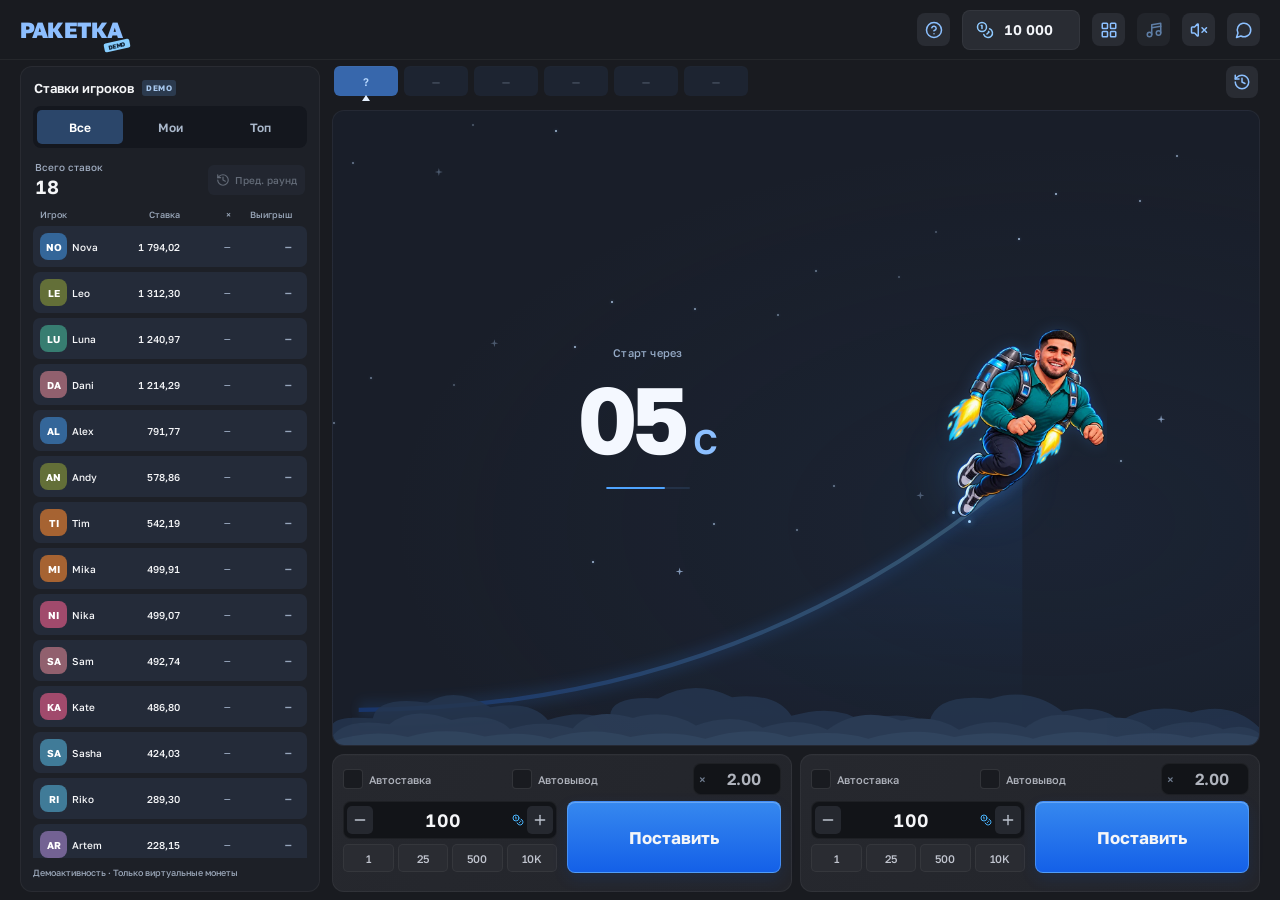
==== index.html @ c92890e3 "Publish original background music and music controls" ====
<!doctype html>
<html lang="ru">
  <head>
    <meta charset="UTF-8" />
    <meta name="viewport" content="width=device-width, initial-scale=1.0, viewport-fit=cover" />
    <meta name="theme-color" content="#191b20" />
    <meta
      name="description"
      content="Ракетка — демоигра Yoyo Originals. Реактивный полёт, две ставки и проверяемая честность SHA-256. Только виртуальные монеты."
    />
    <link rel="icon" type="image/svg+xml" href="./favicon.svg" />
    <link rel="preload" as="image" type="image/webp" href="./pilot-flight-blue.webp" fetchpriority="high" />
    <title>Ракетка · Yoyo Originals</title>
    <script type="module" crossorigin src="./assets/index-3_OUMCVm.js"></script>
    <link rel="stylesheet" crossorigin href="./assets/index-DbPFHyNI.css">
  </head>
  <body>
    <div id="root"></div>
  </body>
</html>
---- assets/index-DbPFHyNI.css ----
@font-face{font-family:Golos Text;font-style:normal;font-display:swap;font-weight:400;src:url(./golos-text-cyrillic-ext-400-normal-Bo67NYBq.woff2) format("woff2"),url(./golos-text-cyrillic-ext-400-normal-D592xEk3.woff) format("woff");unicode-range:U+0460-052F,U+1C80-1C8A,U+20B4,U+2DE0-2DFF,U+A640-A69F,U+FE2E-FE2F}@font-face{font-family:Golos Text;font-style:normal;font-display:swap;font-weight:400;src:url(./golos-text-cyrillic-400-normal-C7us6pn1.woff2) format("woff2"),url(./golos-text-cyrillic-400-normal-BwL4n7Pb.woff) format("woff");unicode-range:U+0301,U+0400-045F,U+0490-0491,U+04B0-04B1,U+2116}@font-face{font-family:Golos Text;font-style:normal;font-display:swap;font-weight:400;src:url(./golos-text-latin-ext-400-normal-BjKcJWKY.woff2) format("woff2"),url(./golos-text-latin-ext-400-normal-BXgyX_iE.woff) format("woff");unicode-range:U+0100-02BA,U+02BD-02C5,U+02C7-02CC,U+02CE-02D7,U+02DD-02FF,U+0304,U+0308,U+0329,U+1D00-1DBF,U+1E00-1E9F,U+1EF2-1EFF,U+2020,U+20A0-20AB,U+20AD-20C0,U+2113,U+2C60-2C7F,U+A720-A7FF}@font-face{font-family:Golos Text;font-style:normal;font-display:swap;font-weight:400;src:url(./golos-text-latin-400-normal-Coi1FYaD.woff2) format("woff2"),url(./golos-text-latin-400-normal-DOuJOmdK.woff) format("woff");unicode-range:U+0000-00FF,U+0131,U+0152-0153,U+02BB-02BC,U+02C6,U+02DA,U+02DC,U+0304,U+0308,U+0329,U+2000-206F,U+20AC,U+2122,U+2191,U+2193,U+2212,U+2215,U+FEFF,U+FFFD}@font-face{font-family:Golos Text;font-style:normal;font-display:swap;font-weight:500;src:url(./golos-text-cyrillic-ext-500-normal-CLsu_eDI.woff2) format("woff2"),url(./golos-text-cyrillic-ext-500-normal-InHNvB7v.woff) format("woff");unicode-range:U+0460-052F,U+1C80-1C8A,U+20B4,U+2DE0-2DFF,U+A640-A69F,U+FE2E-FE2F}@font-face{font-family:Golos Text;font-style:normal;font-display:swap;font-weight:500;src:url(./golos-text-cyrillic-500-normal-BSLQUuP1.woff2) format("woff2"),url(./golos-text-cyrillic-500-normal-hXinzVVQ.woff) format("woff");unicode-range:U+0301,U+0400-045F,U+0490-0491,U+04B0-04B1,U+2116}@font-face{font-family:Golos Text;font-style:normal;font-display:swap;font-weight:500;src:url(./golos-text-latin-ext-500-normal-9vZPKadr.woff2) format("woff2"),url(./golos-text-latin-ext-500-normal-BmtMVntR.woff) format("woff");unicode-range:U+0100-02BA,U+02BD-02C5,U+02C7-02CC,U+02CE-02D7,U+02DD-02FF,U+0304,U+0308,U+0329,U+1D00-1DBF,U+1E00-1E9F,U+1EF2-1EFF,U+2020,U+20A0-20AB,U+20AD-20C0,U+2113,U+2C60-2C7F,U+A720-A7FF}@font-face{font-family:Golos Text;font-style:normal;font-display:swap;font-weight:500;src:url(./golos-text-latin-500-normal-BznAvurO.woff2) format("woff2"),url(./golos-text-latin-500-normal-BQo4s7Kn.woff) format("woff");unicode-range:U+0000-00FF,U+0131,U+0152-0153,U+02BB-02BC,U+02C6,U+02DA,U+02DC,U+0304,U+0308,U+0329,U+2000-206F,U+20AC,U+2122,U+2191,U+2193,U+2212,U+2215,U+FEFF,U+FFFD}@font-face{font-family:Golos Text;font-style:normal;font-display:swap;font-weight:600;src:url(./golos-text-cyrillic-ext-600-normal-uuhKjiyO.woff2) format("woff2"),url(./golos-text-cyrillic-ext-600-normal-rSWq63aw.woff) format("woff");unicode-range:U+0460-052F,U+1C80-1C8A,U+20B4,U+2DE0-2DFF,U+A640-A69F,U+FE2E-FE2F}@font-face{font-family:Golos Text;font-style:normal;font-display:swap;font-weight:600;src:url(./golos-text-cyrillic-600-normal-lpQ9rVRR.woff2) format("woff2"),url(./golos-text-cyrillic-600-normal-BgvEFMNR.woff) format("woff");unicode-range:U+0301,U+0400-045F,U+0490-0491,U+04B0-04B1,U+2116}@font-face{font-family:Golos Text;font-style:normal;font-display:swap;font-weight:600;src:url(./golos-text-latin-ext-600-normal-DLLCs_GQ.woff2) format("woff2"),url(./golos-text-latin-ext-600-normal-C6iohuVX.woff) format("woff");unicode-range:U+0100-02BA,U+02BD-02C5,U+02C7-02CC,U+02CE-02D7,U+02DD-02FF,U+0304,U+0308,U+0329,U+1D00-1DBF,U+1E00-1E9F,U+1EF2-1EFF,U+2020,U+20A0-20AB,U+20AD-20C0,U+2113,U+2C60-2C7F,U+A720-A7FF}@font-face{font-family:Golos Text;font-style:normal;font-display:swap;font-weight:600;src:url(./golos-text-latin-600-normal-Bhk8uV1U.woff2) format("woff2"),url(./golos-text-latin-600-normal-B_o32mE8.woff) format("woff");unicode-range:U+0000-00FF,U+0131,U+0152-0153,U+02BB-02BC,U+02C6,U+02DA,U+02DC,U+0304,U+0308,U+0329,U+2000-206F,U+20AC,U+2122,U+2191,U+2193,U+2212,U+2215,U+FEFF,U+FFFD}@font-face{font-family:Golos Text;font-style:normal;font-display:swap;font-weight:700;src:url(./golos-text-cyrillic-ext-700-normal-D3ZaBy6G.woff2) format("woff2"),url(./golos-text-cyrillic-ext-700-normal-DPkDx3rk.woff) format("woff");unicode-range:U+0460-052F,U+1C80-1C8A,U+20B4,U+2DE0-2DFF,U+A640-A69F,U+FE2E-FE2F}@font-face{font-family:Golos Text;font-style:normal;font-display:swap;font-weight:700;src:url(./golos-text-cyrillic-700-normal-BKmY45Ip.woff2) format("woff2"),url(./golos-text-cyrillic-700-normal-ClsrbE7_.woff) format("woff");unicode-range:U+0301,U+0400-045F,U+0490-0491,U+04B0-04B1,U+2116}@font-face{font-family:Golos Text;font-style:normal;font-display:swap;font-weight:700;src:url(./golos-text-latin-ext-700-normal-0O3DoeVP.woff2) format("woff2"),url(./golos-text-latin-ext-700-normal-CezX9NlQ.woff) format("woff");unicode-range:U+0100-02BA,U+02BD-02C5,U+02C7-02CC,U+02CE-02D7,U+02DD-02FF,U+0304,U+0308,U+0329,U+1D00-1DBF,U+1E00-1E9F,U+1EF2-1EFF,U+2020,U+20A0-20AB,U+20AD-20C0,U+2113,U+2C60-2C7F,U+A720-A7FF}@font-face{font-family:Golos Text;font-style:normal;font-display:swap;font-weight:700;src:url(./golos-text-latin-700-normal-CxmN_Nfd.woff2) format("woff2"),url(./golos-text-latin-700-normal-DAuVRgMH.woff) format("woff");unicode-range:U+0000-00FF,U+0131,U+0152-0153,U+02BB-02BC,U+02C6,U+02DA,U+02DC,U+0304,U+0308,U+0329,U+2000-206F,U+20AC,U+2122,U+2191,U+2193,U+2212,U+2215,U+FEFF,U+FFFD}@font-face{font-family:Golos Text;font-style:normal;font-display:swap;font-weight:800;src:url(./golos-text-cyrillic-ext-800-normal-MgQvlP1M.woff2) format("woff2"),url(./golos-text-cyrillic-ext-800-normal-nAniE-it.woff) format("woff");unicode-range:U+0460-052F,U+1C80-1C8A,U+20B4,U+2DE0-2DFF,U+A640-A69F,U+FE2E-FE2F}@font-face{font-family:Golos Text;font-style:normal;font-display:swap;font-weight:800;src:url(./golos-text-cyrillic-800-normal-n8hjK-Mh.woff2) format("woff2"),url(./golos-text-cyrillic-800-normal-DeDNPNQP.woff) format("woff");unicode-range:U+0301,U+0400-045F,U+0490-0491,U+04B0-04B1,U+2116}@font-face{font-family:Golos Text;font-style:normal;font-display:swap;font-weight:800;src:url(./golos-text-latin-ext-800-normal-B3jauhB1.woff2) format("woff2"),url(./golos-text-latin-ext-800-normal-DctlWd28.woff) format("woff");unicode-range:U+0100-02BA,U+02BD-02C5,U+02C7-02CC,U+02CE-02D7,U+02DD-02FF,U+0304,U+0308,U+0329,U+1D00-1DBF,U+1E00-1E9F,U+1EF2-1EFF,U+2020,U+20A0-20AB,U+20AD-20C0,U+2113,U+2C60-2C7F,U+A720-A7FF}@font-face{font-family:Golos Text;font-style:normal;font-display:swap;font-weight:800;src:url(./golos-text-latin-800-normal-Dj36HFM-.woff2) format("woff2"),url(./golos-text-latin-800-normal-B_cdlg2g.woff) format("woff");unicode-range:U+0000-00FF,U+0131,U+0152-0153,U+02BB-02BC,U+02C6,U+02DA,U+02DC,U+0304,U+0308,U+0329,U+2000-206F,U+20AC,U+2122,U+2191,U+2193,U+2212,U+2215,U+FEFF,U+FFFD}:root{font-family:Golos Text,sans-serif;color:#f4f0fc;background:#0d0b14;font-synthesis:none;font-weight:450;--muted: #81798f;--purple: #a674ff;--border: #ffffff0c;--panel: #191422;--green: #8be6b4}*{box-sizing:border-box}body{margin:0;min-width:360px}button,input,a{-webkit-tap-highlight-color:transparent}button,input{font:inherit}button,a,input{outline-offset:4px}button:focus-visible,a:focus-visible,input:focus-visible{outline:2px solid #b290ff}button{cursor:pointer;border:0;color:inherit}button:disabled{cursor:default;opacity:.45}a{color:inherit;text-decoration:none}button,a{touch-action:manipulation}button{transition:background .2s,box-shadow .2s,transform .2s}button:active:not(:disabled){transform:translateY(1px)}svg{flex-shrink:0}input{min-width:0;border:0;color:inherit;background:transparent;outline:none}input:disabled{opacity:.7}::selection{background:#9d60f777}button:hover:not(:disabled){filter:brightness(1.12)}.app-shell{min-height:100dvh;background:radial-gradient(ellipse at 70% 15%,#24133316,transparent 55%),#0d0b14}.sidebar{position:fixed;left:0;top:0;bottom:0;width:78px;border-right:1px solid var(--border);display:flex;flex-direction:column;align-items:center;gap:13px;padding:25px 0 20px;background:#100e18;z-index:10}.yoyo-mark{font-size:46px;font-weight:900;line-height:.8;letter-spacing:-9px;transform:rotate(-8deg);color:#a879ff;width:39px;height:43px}.yoyo-mark span{font-size:33px;color:#efdbff;vertical-align:8px;margin-left:5px}.sidebar-divider{height:1px;background:var(--border);width:30px;margin:13px 0 8px}.nav-icon{width:48px;height:48px;display:grid;place-items:center;color:#6d657a;border-radius:14px;background:transparent;position:relative}.nav-icon.active{background:#9b61f51b;color:#b997ff;box-shadow:inset 0 0 0 1px #9b61f516}.nav-icon.active i{position:absolute;height:20px;width:3px;background:#ae7bff;left:-16px;border-radius:0 4px 4px 0;box-shadow:0 0 14px #a26cff}.sidebar-spacer{flex:1}.sidebar-label{color:#332c42;font-size:11px;font-weight:800;line-height:1.5;letter-spacing:1px;margin-bottom:18px}.main-shell{margin-left:78px}.topbar{height:89px;border-bottom:1px solid var(--border);display:flex;align-items:center;gap:25px;padding:0 42px}.wordmark{font-size:32px;font-weight:850;letter-spacing:-1.8px;display:flex;align-items:center;gap:13px}.wordmark>span{font-size:10px;text-transform:uppercase;letter-spacing:2.8px;font-weight:550;position:relative;padding-top:6px}.wordmark i{display:block;width:23px;height:2px;background:#a276e8;margin-top:6px}.header-divider{height:24px;width:1px;background:#ffffff12}.header-category{font-size:12px;color:#736b80}.header-right{margin-left:auto;display:flex;align-items:center;gap:17px}.demo-badge{font-size:10px;font-weight:650;letter-spacing:1.1px;color:#b6a4cc;display:flex;align-items:center;gap:7px}.demo-badge i{width:5px;height:5px;background:#b885ff;border-radius:50%;box-shadow:0 0 10px #a674ff77}.wallet{height:43px;display:flex;align-items:center;gap:10px;border:1px solid #ffffff0c;background:#211a2c;border-radius:11px;padding:0 10px 0 13px}.wallet strong{font-size:14px;font-weight:600;min-width:65px;font-variant-numeric:tabular-nums}.coin-icon{color:#b89be6;display:flex}.reset-button{height:27px;width:28px;display:grid;place-items:center;background:#ffffff06;border-left:1px solid #ffffff0d;border-radius:6px;color:#a39aaf}.profile-avatar{width:36px;height:36px;display:grid;place-items:center;font-size:14px;font-weight:650;color:#cab2ed;background:linear-gradient(145deg,#352541,#231b30);border:1px solid #9874b62b;border-radius:12px}main{max-width:1390px;margin:auto;padding:0 42px}.breadcrumbs{display:flex;align-items:center;gap:12px;color:#61596f;font-size:10px;padding-top:24px}.breadcrumbs a{display:flex;align-items:center;gap:7px;color:#92889f}.breadcrumbs>span:last-child{color:#a79cb7}.page-heading{display:flex;align-items:center;justify-content:space-between;margin:25px 0;gap:14px}.title-group{display:flex;gap:15px;align-items:center}.game-icon{height:54px;width:54px;display:grid;place-items:center;position:relative;background:linear-gradient(140deg,#2f214b,#21182f);border:1px solid #b17fff1a;border-radius:16px;color:#c6a1ff;box-shadow:0 8px 30px #0002}.game-icon:after{content:"";position:absolute;width:10px;height:10px;border-bottom:1px solid #be8dff;border-right:1px solid #be8dff;bottom:9px;left:10px;border-radius:0 0 4px;opacity:.5}h1{font-size:28px;font-weight:700;letter-spacing:-1px;margin:0 0 5px;display:flex;gap:12px;align-items:center}.new-badge{font-size:8px;letter-spacing:1.4px;color:#b59bd8;background:#8f5ac51a;border:1px solid #b780f414;padding:5px 7px;border-radius:5px;font-weight:550}.title-group p{margin:0;font-size:12px;color:#8a8099}.heading-actions{display:flex;gap:22px;align-items:center}.text-button{display:flex;align-items:center;gap:8px;font-size:11px;color:#a095ae;background:none;padding:12px 0}.fairness-button{display:flex;align-items:center;gap:8px;font-size:11px;color:#b7a5ce;background:#20182c;border:1px solid #b785ff14;border-radius:9px;padding:12px 14px}.fairness-button svg{color:#a779e8}.game-layout{display:grid;grid-template-columns:minmax(0,1fr) 258px;gap:22px}.game-column{min-width:0}.game-card{border:1px solid #9a73d31b;background:#15101f;border-radius:17px;overflow:hidden;box-shadow:0 14px 60px #00000018}.history-bar{display:flex;align-items:center;gap:12px;padding:12px 14px;height:58px;border-bottom:1px solid #a47acc0d;background:#181220}.history-label{display:flex;align-items:center;gap:7px;color:#72667f;font-size:10px}.history-chips{display:flex;gap:6px;overflow:auto;scrollbar-width:none;align-items:center;flex:1;min-width:0;-webkit-mask-image:linear-gradient(to right,#000 95%,transparent);mask-image:linear-gradient(to right,#000 95%,transparent)}.history-chips::-webkit-scrollbar{display:none}.history-chip{height:30px;min-width:64px;font-size:11px;letter-spacing:.1px;font-weight:550;background:#2c2340;color:#b6a0ce;border-radius:7px;padding:0 10px;white-space:nowrap;animation:chip-in .3s ease-out}.history-chip.medium{background:#422b5c;color:#d1a6ff}.history-chip.high{background:#5b3b23;color:#f7c17d}.history-empty{font-size:11px;color:#695f78;white-space:nowrap}.icon-button{height:33px;width:33px;display:grid;place-items:center;border-radius:8px;background:transparent;color:#8e809f}.history-all{background:#2b203b;width:31px;height:31px;color:#bda3d8}.scene{position:relative;height:407px;overflow:hidden;isolation:isolate;background:radial-gradient(ellipse at 70% 60%,#39235b55,transparent 60%),linear-gradient(145deg,#161020,#1a112a 55%,#191124)}.scene-grid{position:absolute;inset:0;background-image:linear-gradient(#cab5e705 1px,transparent 1px),linear-gradient(90deg,#cab5e705 1px,transparent 1px);background-size:60px 60px;-webkit-mask-image:linear-gradient(transparent,#0008);mask-image:linear-gradient(transparent,#0008)}.stars{position:absolute;inset:0}.star{position:absolute;height:2px;width:2px;background:#dcf;border-radius:50%;animation:twinkle 4s ease-in-out infinite alternate}.star--cross{width:8px;height:8px;background:#c3a0f0;clip-path:polygon(50% 0,60% 40%,100% 50%,60% 60%,50% 100%,40% 60%,0 50%,40% 40%)}.scene-top{position:absolute;top:21px;left:22px;right:22px;display:flex;justify-content:space-between;align-items:center;z-index:3}.live-label{display:flex;align-items:center;gap:7px;color:#9d88b8;text-transform:uppercase;letter-spacing:1.1px;font-size:8px;font-weight:600}.live-label i{height:5px;width:5px;border-radius:50%;background:#9e80c0}.live-label.is-live{color:#98d4bc}.live-label.is-live i{background:#8ee2b7;box-shadow:0 0 11px #96ecb96b;animation:pulse 2s infinite}.scene-round{font-family:monospace;font-size:9px;color:#6e5b85;letter-spacing:.8px}.planet{position:absolute;width:44px;height:44px;border-radius:50%;top:72px;right:74px;background:linear-gradient(145deg,#7751a33d,#34214116 70%);box-shadow:inset 1px 1px 2px #c9adff11;transform:rotate(-25deg)}.planet div{position:absolute;top:19px;left:-14px;width:72px;height:12px;border:3px solid #a785ce14;border-top-color:transparent;border-radius:50%}.orbit{position:absolute;width:580px;height:580px;border:1px solid #a780dc07;border-radius:50%;left:50%;top:22px;transform:rotate(-30deg) scaleX(1.55);pointer-events:none}.orbit--two{width:780px;height:780px;top:45px}.trajectory{position:absolute;width:100%;height:100%;inset:0}.multiplier-display{position:absolute;top:33%;left:9%;width:53%;text-align:center;z-index:2}.flight-eyebrow{font-size:9px;letter-spacing:2.2px;color:#b8a1d1;font-weight:500}.big-multiplier{font-size:clamp(66px,7.1vw,106px);font-weight:750;letter-spacing:-6px;line-height:1.24;white-space:nowrap;font-variant-numeric:tabular-nums;text-shadow:0 2px 42px #d5b4ff15}.big-multiplier>span{font-weight:450;display:inline-block;font-size:.7em;letter-spacing:-2px;color:#c3a6df;margin-left:3px}.big-multiplier>.seconds{font-size:.48em;letter-spacing:0;margin-left:10px}.flight-caption{display:flex;gap:5px;align-items:center;justify-content:center;color:#8d799f;font-size:10px;margin-top:6px}.flight-caption svg{color:#b68de6}.countdown-track{height:3px;width:106px;border-radius:3px;background:#a67bdb20;margin:18px auto 0;overflow:hidden}.countdown-track>div{background:#b17aef;height:100%;border-radius:3px;transition:width .05s linear}.pilot-position{position:absolute;transform:translate(-50%,-73%);width:148px;height:185px;z-index:2;transition:top .05s linear,left .05s linear}.pilot{width:100%;height:100%;object-fit:contain;filter:drop-shadow(0 0 13px #af64ff2f);animation:hover 3s ease-in-out infinite;position:relative;z-index:2}.jet-aura{position:absolute;width:70px;height:60px;border-radius:50%;background:#c76eff44;filter:blur(23px);left:8px;bottom:24px}.engine-spark{position:absolute;width:3px;height:3px;background:#ddb4ff;box-shadow:0 0 6px #b674ff;border-radius:50%;bottom:14px;left:14px;animation:spark 1s infinite;z-index:1}.spark-two{animation-delay:.5s;bottom:5px;left:30px}.scene--waiting .pilot-position,.scene--preparing .pilot-position{left:78%!important;top:67%!important;width:174px;height:218px}.scene--waiting .trajectory,.scene--preparing .trajectory{opacity:.3}.scene--crashed .pilot-position{animation:fly-away .65s ease-in forwards}.scene--crashed .big-multiplier,.scene--crashed .big-multiplier>span{color:#ef9cbe}.scene--crashed .flight-eyebrow{color:#cb8ba8}.scene--crashed .trajectory{opacity:.4}.crash-ring{position:absolute;width:120px;height:120px;border:1px solid #e4a5ff;border-radius:50%;left:65%;top:28%;animation:ring-out .8s ease-out forwards}.clouds{position:absolute;bottom:0;left:0;right:0;width:100%;height:64px;opacity:.8}.scene-bottom{position:absolute;bottom:14px;left:22px;right:22px;display:flex;align-items:center;justify-content:space-between;color:#716084;font-size:8px;z-index:4}.scene-bottom>span{display:flex;align-items:center;gap:5px}.scene-bottom>span:last-child{font-size:7px;letter-spacing:1.6px;color:#826d9b}.scene-toolbar{display:flex;justify-content:space-between;align-items:center;height:43px;background:#191222;padding:0 13px;border-top:1px solid #b47eff0b}.commitment-button{display:flex;gap:7px;align-items:center;background:none;color:#91819f;font-size:8px;padding:10px 0}.commitment-button>svg:first-child{color:#9f80bf}.commitment-button>span:first-of-type{font-size:9px}.commitment-button code{font-size:8px;color:#665a75;letter-spacing:.3px}.commitment-state{margin-left:6px;color:#806a94}.scene-controls{display:flex;gap:2px}.bet-panels{display:grid;grid-template-columns:1fr 1fr;gap:12px;margin-top:16px}.bet-panel{padding:15px 15px 0;background:linear-gradient(130deg,#21182e,#21192e 60%,#281b3b);border:1px solid #c38eff14;border-radius:15px;min-width:0;transition:border-color .3s}.bet-panel--flying{border-color:#7de5b52e}.bet-panel-head{display:flex;align-items:center;justify-content:space-between;gap:10px;margin-bottom:15px}.bet-number{font-size:12px;color:#b99ed5;font-weight:650;display:flex;gap:8px;align-items:center}.bet-number>span{font-size:8px;font-weight:450;letter-spacing:1.2px;color:#6e5f7e}.toggle-control{display:flex;align-items:center;gap:7px;background:none;padding:3px 0;font-size:9px;color:#9a8aa9;min-height:26px}.toggle-track{width:25px;height:15px;border-radius:12px;background:#3b2c4c;border:1px solid #ffffff04;position:relative;transition:background .2s}.toggle-track i{display:block;position:absolute;top:3px;left:3px;height:7px;width:7px;background:#8c789f;border-radius:50%;transition:transform .2s,background .2s}.checked .toggle-track{background:#9e66f0}.checked .toggle-track i{transform:translate(10px);background:#fff}.checked{color:#c8b1e0}.bet-entry-row{display:grid;grid-template-columns:minmax(0,1fr) minmax(0,1.05fr);gap:10px}.amount-box{background:#160f21;border:1px solid #b58bdf0d;border-radius:9px;min-width:0;padding:8px 6px 6px}.field-label{display:flex;align-items:center;justify-content:space-between;font-size:8px;color:#7f6d92;padding:0 5px;margin-bottom:7px}.field-label svg{color:#a089b5}.amount-input{display:flex;align-items:center;gap:2px}.amount-input>button{height:24px;width:23px;background:#2b1f3c;color:#b097ce;display:grid;place-items:center;border-radius:5px;flex-shrink:0;padding:0}.amount-input>input{text-align:center;width:100%;font-size:16px;font-weight:600;padding:0;line-height:24px;font-variant-numeric:tabular-nums}.bet-button{min-height:68px;border-radius:10px;background:linear-gradient(110deg,#833cf2,#a050fa);box-shadow:inset 0 1px #ffffff26,0 3px 18px #8a3ef322;padding:8px 3px}.bet-button>span{display:flex;align-items:center;justify-content:center;gap:3px;font-size:13px;font-weight:600;white-space:nowrap}.bet-button>span>svg{height:15px;width:15px}.bet-button>small{display:block;font-size:8px;line-height:1.4;font-weight:400;color:#e3ccff;margin-top:5px}.bet-button--cancel{background:#342544;box-shadow:inset 0 0 0 1px #b889e428}.bet-button--cancel>small{color:#9f8aaf}.bet-button--cash{background:linear-gradient(110deg,#249a74,#43b18d);box-shadow:inset 0 1px #ffffff26,0 3px 18px #3bcd7a11}.bet-button--cash>small{color:#d1ffe8}.quick-values{display:grid;grid-template-columns:repeat(4,1fr);gap:5px;margin:8px 0 13px}.quick-values>button{height:27px;border-radius:5px;background:#2e223e;color:#9a83b0;font-size:9px}.quick-values>button.selected{background:#412c59;color:#cdb1ed}.auto-cash-row{display:flex;align-items:center;justify-content:space-between;border-top:1px solid #ba91e90b;padding-top:10px;gap:12px}.target-input{display:flex;align-items:center;background:#170f22;border:1px solid #a577cb0c;border-radius:6px;width:74px;height:27px;padding:0 10px;gap:5px;color:#776288}.target-input>span{font-size:12px}.target-input input{font-size:11px;width:100%;font-weight:550;text-align:right}.target-input.enabled{color:#d0afef;border-color:#b280ef33}.bet-feedback{min-height:32px;display:flex;align-items:center;justify-content:center;gap:4px;font-size:8px;color:#766184;padding:8px 0;text-align:center;line-height:1.4}.bet-feedback.success{color:#83d7a9;animation:receipt-in .4s ease-out}.error-text{color:#ff9baf}.under-game{display:flex;justify-content:space-between;gap:10px;font-size:9px;color:#685d75;padding:15px 3px}.under-game>span{display:flex;gap:6px;align-items:center}.under-game>span:last-child svg{color:#8b6ba7}.flight-sidebar{display:flex;flex-direction:column;gap:16px}.flight-card,.how-card{border:1px solid #ad7cde0d;border-radius:14px;background:#18131f;padding:19px 17px}.card-heading{display:flex;justify-content:space-between;align-items:center;gap:8px}.card-heading h2{font-size:12px;font-weight:550;margin:0}.card-heading>svg{color:#5d4a71}.small-pill{font-size:7px;letter-spacing:1px;background:#68dba50c;color:#81ba9d;border:1px solid #68dba511;border-radius:4px;padding:4px 5px}.flight-card-round{display:flex;justify-content:space-between;align-items:center;margin:19px 0 15px;font-size:8px;color:#6f617e}.flight-card-round strong{font-size:9px;font-family:monospace;letter-spacing:.3px;font-weight:400;color:#a18bb4}.personal-bets{display:flex;flex-direction:column;gap:8px}.personal-bet{background:#21182c;border:1px solid #a775cf0c;border-radius:8px;display:flex;align-items:center;gap:8px;padding:12px 9px}.personal-bet-icon{height:28px;width:28px;border-radius:8px;display:grid;place-items:center;background:#2d203d;color:#8e6eab}.personal-bet>div{display:flex;flex-direction:column;gap:4px}.personal-bet strong{font-size:10px;font-weight:450;color:#c0afcf}.personal-bet>div>span{font-size:7px;color:#786187}.personal-bet>b{font-weight:450;font-size:11px;display:flex;gap:4px;align-items:center;margin-left:auto;color:#bda7cf}.personal-bet>b svg{color:#7b628d}.personal-bet.won{border-color:#71dbaa16}.personal-bet.won .personal-bet-icon{color:#89d3aa;background:#6dce9d14}.personal-bet.won>div>span,.personal-bet.won>b{color:#91d8ae}.flight-tips{display:flex;gap:9px;align-items:center;padding-top:18px}.tip-icon{color:#a573da}.flight-tips p{font-size:9px;line-height:1.7;color:#8c789d;margin:0}.flight-tips strong{font-weight:450;color:#b5a0c7}.how-card{padding-bottom:0}.how-card ol{list-style:none;padding:0;margin:20px 0 8px;display:flex;flex-direction:column;gap:21px}.how-card li{display:flex;gap:13px;position:relative}.how-card li+li:before{content:"";position:absolute;left:12px;top:-21px;height:21px;border-left:1px dashed #b783e626}.how-card li>span{height:27px;width:27px;background:#a36ddd0c;border:1px solid #c38aff14;border-radius:8px;font-size:9px;color:#a484bf;display:grid;place-items:center;flex-shrink:0}.how-card strong{font-size:10px;font-weight:450;color:#bdaccb}.how-card p{font-size:9px;line-height:1.7;margin:5px 0 0;color:#776485}.how-card>button{display:flex;align-items:center;justify-content:space-between;width:100%;font-size:9px;color:#a382be;background:transparent;border-top:1px solid #b582df0b;margin-top:18px;padding:13px 0}.proof-card{position:relative;display:flex;flex-direction:column;align-items:flex-start;border:1px solid #ad7cde14;border-radius:14px;overflow:hidden;background:radial-gradient(ellipse at 100% 0,#7544b32b,transparent 70%),#1b1425;padding:18px;text-align:left;flex:1;min-height:157px}.proof-card:after{content:"";position:absolute;width:140px;height:140px;right:-82px;bottom:-30px;border:1px solid #af76e41a;border-radius:50%;box-shadow:0 0 0 22px #ad7ee908,0 0 0 44px #ad7ee905}.proof-card-icon{color:#b88fe5;margin-bottom:12px}.proof-card>strong{font-size:12px;font-weight:500}.proof-card>p{font-size:9px;line-height:1.7;color:#887196;margin:7px 0 18px}.proof-card>span:last-of-type{font-size:9px;color:#b18ad1;display:flex;align-items:center;gap:9px;margin-top:auto}footer{display:flex;align-items:center;gap:18px;padding:24px 0 26px;border-top:1px solid #ffffff07;margin-top:19px}.footer-brand{display:flex;align-items:center;gap:7px;font-size:19px;font-weight:800;letter-spacing:-1px;color:#4c405b}.footer-brand span{font-size:6px;text-transform:uppercase;letter-spacing:1.3px;font-weight:500;color:#685975}footer p{font-size:8px;color:#60516d;margin:0}.footer-protocol{margin-left:auto;font-size:8px;color:#655473;display:flex;gap:6px;align-items:center}.footer-protocol>i{height:4px;width:4px;border-radius:50%;background:#729a815f}.fatal-error{border:1px solid #e29bb74a;background:#51213352;color:#eac0cf;padding:14px;margin-bottom:15px;font-size:12px;border-radius:10px}.modal{background:#1b1427;color:#eee6f8;border:1px solid #9e74c52e;border-radius:20px;width:570px;max-width:calc(100vw - 28px);max-height:calc(100dvh - 40px);padding:25px;box-shadow:0 30px 150px #0009;overflow:auto;scrollbar-width:thin;scrollbar-color:#513767 #20162e}.modal::backdrop{background:#07040dc4;-webkit-backdrop-filter:blur(7px);backdrop-filter:blur(7px)}.modal-head{display:flex;justify-content:space-between;align-items:center;gap:15px;margin-bottom:23px}.modal h2{font-size:19px;font-weight:600;letter-spacing:-.5px;margin:0}.modal-head>.icon-button{background:#2b203a}.proof-intro{display:flex;align-items:center;gap:12px;margin-bottom:23px}.proof-icon{height:47px;width:47px;display:grid;place-items:center;background:#a774eb13;color:#bb93ed;border-radius:13px}.proof-intro strong{font-size:13px;font-family:monospace;letter-spacing:.5px}.proof-intro p{font-size:10px;margin:6px 0 0;color:#927ca5}.protocol{font-size:8px;background:#2e213e;padding:6px;border-radius:5px;color:#b195cc;margin-left:auto;white-space:nowrap}.proof-tabs{display:flex;gap:4px;background:#120c1b;padding:5px;border-radius:10px;margin-bottom:19px}.proof-tabs>button{flex:1;background:transparent;border-radius:7px;padding:10px;font-size:11px;color:#8e77a4}.proof-tabs>button.active{background:#332241;color:#ddc8f4}.notice{display:flex;align-items:flex-start;gap:10px;background:#a375da0b;color:#b69cca;border:1px solid #a577d713;border-radius:9px;padding:12px;font-size:11px;line-height:1.6;margin-bottom:18px}.notice svg{margin-top:2px}.proof-fields{display:grid;grid-template-columns:1fr 1fr;gap:14px}.proof-fields>label{font-size:9px;color:#a38ab8;display:flex;flex-direction:column;gap:7px}.proof-fields>label:nth-child(-n+3){grid-column:1/-1}.proof-fields input{background:#120d1b;border:1px solid #ae82d022;border-radius:7px;font-family:monospace;font-size:11px;color:#cfb9e1;padding:12px;width:100%;min-height:40px}.proof-fields input[readonly]{color:#8d779e;border-color:#ae82d00b}.proof-fields input:not([readonly]){border-color:#9866c94d}.proof-fields input::placeholder{color:#756285;font-size:10px}.proof-actions{display:flex;gap:10px;margin:20px 0}.primary-button{background:linear-gradient(110deg,#8743dc,#a65af2);color:#fff;font-size:12px;font-weight:500;border-radius:9px;padding:13px 17px;display:flex;gap:9px;align-items:center;justify-content:center;min-height:44px}.proof-actions>.primary-button{flex:1}.proof-actions>.icon-button{height:44px;width:44px;background:#2c1f3c}.verify-result{display:flex;align-items:flex-start;gap:10px;font-size:11px;line-height:1.6;border:1px solid;padding:13px;border-radius:9px;margin-bottom:15px}.verify-result code{display:block;font-size:8px;word-break:break-all;color:#a593b6;margin-top:8px}.verify-result.valid{color:#a1e8c2;background:#4c996411;border-color:#82dba52c}.verify-result.invalid{color:#e7a2b7;background:#a23f5e0d;border-color:#ea8eb82c}.next-proof{font-size:10px;color:#a18bb5;padding:13px 0;border-top:1px solid #ad7bdd16}.next-proof summary{cursor:pointer;padding:5px 0}.next-proof code{display:block;word-break:break-all;font-size:9px;margin:10px 0;color:#c5a6de}.next-proof small{font-size:9px;color:#8f76a5}.proof-footnote{font-size:10px;line-height:1.7;color:#806a93;margin:16px 0 0}.help-hero{background:radial-gradient(at 80% 50%,#7b3fcf2b,transparent),#241a32;padding:23px;border:1px solid #bd81ff16;border-radius:12px;display:flex;align-items:center;gap:23px;color:#bc8af6}.help-hero h3{font-size:21px;font-weight:500;line-height:1.35;color:#e8d6fa;margin:0;letter-spacing:-.4px}.help-steps{padding-left:22px;display:flex;flex-direction:column;gap:15px;color:#af99c1;font-size:12px;line-height:1.7;margin:23px 0}.help-steps li::marker{color:#b384e5}.help-steps li{padding-left:6px}.wide{width:100%;margin-top:21px}.modal-description{font-size:11px;color:#a18cb5;line-height:1.7;margin-top:-5px}.empty-history{text-align:center;padding:45px 5px;color:#a17ebf}.empty-history h3{font-size:17px;font-weight:500;color:#ccaddf}.empty-history p{font-size:11px;color:#92799f}.history-list{display:flex;flex-direction:column;gap:7px;margin-top:20px}.history-list>button{display:flex;align-items:center;justify-content:space-between;gap:10px;padding:14px 12px;background:#251b32;border-radius:8px;font-size:10px;color:#a68bbd}.history-list>button>span:first-child{display:flex;gap:9px;align-items:center;font-family:monospace}.history-list>button>span:nth-child(2){color:#d4b8e8;font-size:13px}.history-list>button>span:nth-child(3){font-size:8px;color:#816890}.purple-text{color:#c68dff!important}.toast{position:fixed;bottom:30px;left:50%;transform:translate(-50%);display:flex;align-items:center;gap:10px;max-width:calc(100vw - 28px);padding:15px 18px;background:#30203f;border:1px solid #b980f333;border-radius:12px;box-shadow:0 8px 60px #0008;font-size:11px;z-index:100;color:#d7bcec;animation:receipt-in .25s ease-out}.toast>button{display:grid;place-items:center;background:transparent;color:#ac8ac1;padding:0;margin-left:4px}@keyframes hover{0%,to{transform:translateY(0) rotate(-2deg)}50%{transform:translateY(-7px) rotate(1deg)}}@keyframes twinkle{to{opacity:.12}}@keyframes pulse{50%{opacity:.5}}@keyframes spark{to{transform:translate(-30px,28px);opacity:0}}@keyframes fly-away{to{transform:translate(200%,-240%) scale(.3);opacity:0}}@keyframes ring-out{to{transform:scale(3);opacity:0}}@keyframes receipt-in{0%{opacity:0;translate:0 5px}to{opacity:1;translate:0 0}}@keyframes chip-in{0%{opacity:0;transform:scale(.8)}to{opacity:1;transform:scale(1)}}@media(min-width:1600px){main{max-width:1430px}.scene{height:470px}.game-layout{grid-template-columns:minmax(0,1fr) 280px}.flight-card,.how-card,.proof-card{padding:23px}.big-multiplier{font-size:120px}.pilot-position{width:185px;height:230px}.scene--waiting .pilot-position{width:200px;height:250px}.bet-panel{padding:18px 20px 0}.bet-button{min-height:78px}.bet-button>span{font-size:15px}.bet-button>small{font-size:10px}.amount-input>input{font-size:20px}.field-label{font-size:9px}.toggle-control{font-size:10px}.bet-number>span{font-size:9px}.bet-panel-head{margin-bottom:17px}.bet-feedback{min-height:37px;font-size:9px}.scene-bottom{bottom:18px}.how-card ol{gap:29px}.how-card li+li:before{height:29px;top:-29px}}@media(max-width:1200px){.topbar{padding:0 26px}main{padding:0 26px}.game-layout{grid-template-columns:minmax(0,1fr) 225px;gap:16px}.flight-card,.how-card,.proof-card{padding:16px 13px}.bet-panel{padding:13px 11px 0}.bet-entry-row{gap:7px}.bet-button>span{font-size:11px}.bet-button>small{font-size:7px}.scene{height:365px}.big-multiplier{font-size:79px}.pilot-position{width:130px;height:164px}.scene--waiting .pilot-position{width:150px;height:190px}.personal-bet{padding:10px 7px;gap:6px}.personal-bet-icon{height:25px;width:25px}.personal-bet>b{font-size:10px}.how-card ol{gap:16px}.how-card li+li:before{height:16px;top:-16px}.proof-card{min-height:145px}.footer-protocol{display:none}}@media(max-width:1020px){.game-layout{grid-template-columns:minmax(0,1fr)}.flight-sidebar{display:none}.scene{height:400px}.pilot-position{width:155px;height:195px}.scene--waiting .pilot-position{width:180px;height:225px}.big-multiplier{font-size:100px}.bet-button>span{font-size:14px}.bet-button>small{font-size:9px}.bet-panel{padding:16px 17px 0}.toggle-control{font-size:10px}.scene-top{top:23px}.header-category,.header-divider{display:none}.bet-feedback{font-size:9px}.amount-box{padding:9px 8px 7px}.bet-entry-row{gap:11px}.bet-button{min-height:72px}.field-label{font-size:9px}.amount-input>input{font-size:19px}.quick-values>button{font-size:10px;height:29px}.auto-cash-row{padding-top:9px}}@media(max-width:680px){.sidebar{display:none}.main-shell{margin-left:0}.topbar{height:73px;padding:0 20px;gap:8px}.wordmark{font-size:29px;gap:9px}.wordmark>span{font-size:7px;letter-spacing:1.5px}.wordmark i{width:18px;margin-top:4px}.header-right{gap:10px}.profile-avatar{display:none}.wallet{height:38px;gap:7px;padding:0 7px 0 10px;border-radius:9px}.wallet strong{font-size:12px;min-width:54px}.coin-icon svg{width:16px;height:16px}.demo-badge{font-size:7px;letter-spacing:.7px;gap:4px}.demo-badge i{width:4px;height:4px}.reset-button{width:24px;height:25px}.reset-button svg{width:14px}.breadcrumbs{padding-top:17px;font-size:9px;gap:7px}.breadcrumbs>span:last-child{display:none}.breadcrumbs>svg:last-of-type{display:none}main{padding:0 16px}.page-heading{margin:22px 0 21px;gap:5px}.game-icon{width:44px;height:44px;border-radius:13px}.game-icon svg{height:22px;width:22px}.title-group{gap:10px}h1{font-size:24px;gap:8px;margin-bottom:5px}.new-badge{font-size:6px;padding:4px 5px;letter-spacing:1px}.title-group p{font-size:10px}.heading-actions{gap:11px}.heading-actions .text-button{padding:12px 2px}.heading-actions .text-button>span{display:none}.fairness-button{padding:10px;gap:5px;border-radius:8px}.fairness-button span{font-size:9px}.fairness-button svg{width:15px;height:15px}.game-card{border-radius:14px}.history-bar{padding:10px;height:51px;gap:9px}.history-label>span{display:none}.history-label{padding:0 1px}.history-chip{height:28px;min-width:59px;font-size:10px;border-radius:6px}.history-empty{font-size:9px}.history-all{height:29px;width:29px}.scene{height:320px}.scene-top{top:17px;left:17px;right:17px}.live-label{font-size:6px;letter-spacing:1px;gap:5px}.scene-round{font-size:7px}.multiplier-display{left:4%;top:34%;width:57%}.big-multiplier{font-size:75px;letter-spacing:-4px;line-height:1.2}.flight-eyebrow{font-size:7px;letter-spacing:1.3px}.flight-caption{font-size:8px;gap:3px;margin-top:8px}.flight-caption svg{width:11px;height:11px}.pilot-position{width:107px;height:139px}.scene--waiting .pilot-position,.scene--preparing .pilot-position{width:130px;height:163px;left:78%!important;top:70%!important}.planet{width:34px;height:34px;right:44px;top:56px}.planet div{width:54px;height:10px;left:-11px;top:15px;border-width:2px}.clouds{height:47px}.scene-bottom{left:14px;right:14px;bottom:11px;font-size:6px}.scene-bottom svg{width:10px;height:10px}.scene-bottom>span:last-child{font-size:5px;letter-spacing:1px}.scene-toolbar{height:40px;padding:0 9px}.commitment-button{gap:5px;font-size:7px}.commitment-button>span:first-of-type{font-size:7px}.commitment-button code{font-size:7px;letter-spacing:0}.commitment-state{font-size:6px;margin-left:3px}.scene-controls>.icon-button{width:27px;height:29px}.fullscreen-button{display:none}.countdown-track{width:80px;height:2px;margin-top:15px}.bet-panels{margin-top:12px;gap:12px;grid-template-columns:1fr}.bet-panel{padding:14px 15px 0;border-radius:13px}.bet-panel-head{margin-bottom:11px}.bet-number{font-size:12px}.bet-number>span{font-size:8px}.toggle-control{font-size:10px;min-height:30px;gap:8px}.toggle-track{width:28px;height:16px}.toggle-track i{width:8px;height:8px}.checked .toggle-track i{transform:translate(11px)}.bet-entry-row{grid-template-columns:minmax(0,1fr) minmax(0,1.15fr);gap:12px}.amount-box{padding:8px 7px 7px;border-radius:8px}.field-label{font-size:8px;margin-bottom:5px}.amount-input>button{height:27px;width:27px;border-radius:5px}.amount-input>input{font-size:21px;font-weight:550}.bet-button{min-height:65px;border-radius:9px}.bet-button>span{font-size:15px;gap:5px}.bet-button>span>svg{height:17px;width:17px}.bet-button>small{font-size:8px;margin-top:5px}.quick-values{margin:8px 0 9px;gap:6px}.quick-values>button{height:30px;font-size:10px}.auto-cash-row{padding-top:6px}.target-input{height:31px;width:85px}.target-input>input{font-size:12px}.bet-feedback{min-height:29px;font-size:8px;padding:6px 0}.under-game{font-size:7px;padding:13px 1px;gap:6px}.under-game>span{gap:4px}.under-game svg{width:11px;height:11px}footer{gap:13px;padding:20px 0;margin-top:7px;align-items:flex-start}footer p{font-size:7px;line-height:1.7;max-width:190px}.footer-brand{font-size:17px;gap:6px}.footer-brand span{font-size:5px;letter-spacing:1px}.mobile-bottom-label{display:flex;align-items:center;gap:9px;padding:13px 17px;border-top:1px solid #ffffff05;color:#655373;font-size:7px;letter-spacing:1px;background:#100d17}.mobile-bottom-label>span:last-child{margin-left:auto;display:flex;gap:4px;align-items:center;letter-spacing:0;font-size:7px}.toast{bottom:20px;font-size:10px;padding:13px 12px;min-width:280px;line-height:1.5}.modal{padding:20px 17px;border-radius:16px}.modal h2{font-size:18px}.modal-head{margin-bottom:19px}.proof-intro{gap:9px}.proof-intro p{font-size:9px}.protocol{font-size:6px;padding:5px}.proof-fields{gap:12px}.proof-fields>label{font-size:8px}.proof-fields input{font-size:10px;padding:11px 9px}.proof-footnote{font-size:9px}.help-hero{padding:20px 16px;gap:17px}.help-hero h3{font-size:19px}.help-steps{font-size:11px}.history-list>button{padding:13px 9px;gap:6px}.history-list>button>span:first-child{font-size:9px;gap:6px}.history-list>button>span:nth-child(3){font-size:7px}.history-list svg{width:14px}}@media(max-width:390px){.topbar{padding:0 15px}.wordmark{font-size:27px;gap:7px}.wordmark>span{font-size:6px;letter-spacing:1.2px}.header-right{gap:8px}.demo-badge{font-size:6px}main{padding:0 12px}.game-icon{display:none}.title-group{gap:0}h1{font-size:25px}.heading-actions{gap:9px}.scene{height:295px}.big-multiplier{font-size:69px}.pilot-position{width:99px;height:127px}.scene--waiting .pilot-position{width:120px;height:151px}.flight-caption{font-size:7px}.bet-panel{padding:13px 13px 0}.commitment-state{display:none}.under-game>span:last-child{font-size:6px}.wallet strong{min-width:50px}}@media(prefers-reduced-motion:reduce){*,*:before,*:after{animation:none!important;transition:none!important;scroll-behavior:auto!important}.scene--crashed .pilot-position{opacity:.25}.crash-ring{display:none}}@media(max-width:680px){.toggle-control{min-height:36px}.quick-values>button{height:36px;font-size:11px}.amount-input>button{height:33px;width:30px}.field-label{font-size:9px}.bet-button{min-height:71px}.bet-feedback{font-size:9px;min-height:32px}.target-input{height:34px}.scene--flying .pilot-position{transition:top .1s linear,left .1s linear}.history-empty{white-space:normal;line-height:1.4}}.round-summary{display:flex;align-items:center;gap:20px;padding:15px;border-radius:10px;background:#b475fa0c;border:1px solid #b475fa15;margin-bottom:18px}.round-summary>strong{font-size:30px;font-weight:650;color:#d6b4ff;letter-spacing:-1px}.round-summary>div{display:flex;flex-direction:column;gap:5px}.round-summary span{font-size:11px;color:#c9addd}.round-summary small{font-size:9px;color:#9477a8}.scene--flying .pilot-position{animation:launch .6s ease-out}@keyframes launch{0%{transform:translate(-50%,-65%) rotate(-8deg) scale(.92)}to{transform:translate(-50%,-73%) rotate(0) scale(1)}}:root{color:#f5f6f8;background:#191b20;--muted: #969aa4;--purple: #70b4ff;--border: #ffffff0d;--panel: #24262c;--green: #66dbac}button:focus-visible,a:focus-visible,input:focus-visible{outline-color:#69baff}::selection{background:#2686ff66}.app-shell{background:radial-gradient(ellipse at 50% 0,#25304333,transparent 65%),#191b20}.sidebar{background:#1d1f24;border-color:#ffffff09}.sidebar-label{color:#555a66}.yoyo-mark{color:#439cff}.yoyo-mark span{color:#c9e6ff}.nav-icon{color:#8d929d}.nav-icon.active{color:#79bdff;background:#2783fa1c;box-shadow:inset 0 0 0 1px #388aff25}.nav-icon.active i{background:#328eff;box-shadow:0 0 12px #328eff55}.topbar{height:68px;padding:0 28px;background:#1d1f24;border-color:#ffffff09}.wordmark i{background:#3797ff}.header-category,.demo-badge{color:#9298a4}.demo-badge i{background:#4fa6ff;box-shadow:0 0 10px #318bff55}.header-right{gap:12px}.wallet{height:40px;background:#272a31;border-color:#ffffff0c;border-radius:12px}.wallet strong{color:#f5f7fa}.coin-icon,.reset-button{color:#8fcaff}.reset-button{background:#ffffff05}.language-switcher{display:flex;gap:2px;padding:3px;background:#272a31;border:1px solid #ffffff0d;border-radius:11px}.language-switcher button{min-height:32px;min-width:32px;padding:5px;border-radius:8px;color:#959aa6;background:transparent;font-size:10px;font-weight:650}.language-switcher button[aria-pressed=true]{color:#fff;background:linear-gradient(#429eff,#1766ef);box-shadow:inset 0 1px #ffffff3d,0 2px 7px #0665ff26}main{max-width:1320px;padding:0 28px}.breadcrumbs{padding-top:18px}.breadcrumbs,.breadcrumbs a{color:#8c929e}.breadcrumbs>span:last-child{color:#d0d5de}.page-heading{margin:18px 0}.title-group p{color:#9299a5}.game-icon{width:46px;height:46px;color:#78baff;background:#2c3441;border-color:#438eff26;box-shadow:none}.game-icon:after{border-color:#75b8ff}.new-badge{color:#8fc6ff;background:#247aff16;border-color:#388eff25}.heading-actions{gap:14px}.text-button{color:#a1a8b4}.fairness-button{color:#c1cfdf;background:#292d35;border-color:#ffffff0b}.fairness-button svg{color:#74b8ff}.game-layout{grid-template-columns:minmax(0,1fr) 240px;gap:20px}.game-card{border:0;border-radius:0;background:none;box-shadow:none;overflow:visible}.history-bar{height:40px;margin-bottom:8px;padding:4px 0;border:0;background:none;gap:10px}.history-label{color:#9097a3}.history-chips{gap:6px}.history-chip{height:30px;min-width:64px;color:#b7d8ff;background:#293e5d;border-radius:8px;font-size:11px;box-shadow:inset 0 1px #ffffff08}.history-chip.medium{background:#244c73;color:#8cd5ff}.history-chip.high{background:#504027;color:#ffd68d}.history-empty{font-size:11px;color:#858d9b}.history-all{width:32px;height:32px;background:#292c33;color:#a7b1c0}.scene{height:350px;border:1px solid #ffffff10;border-radius:17px;background:radial-gradient(ellipse at 76% 42%,#28569438,transparent 65%),linear-gradient(140deg,#1b202a,#1b2638 70%,#1c2633)}.scene-grid{opacity:.5;background-image:linear-gradient(#9dc7ff07 1px,transparent 1px),linear-gradient(90deg,#9dc7ff07 1px,transparent 1px)}.star{background:#b4d5ff}.star--cross{background:#91b8e5}.live-label{color:#a1b5d0}.live-label.is-live{color:#7cdbb6}.scene-round{color:#7588a4}.planet{background:linear-gradient(145deg,#7cacf332,#29466913 70%);box-shadow:inset 1px 1px 2px #d0e4ff0d}.planet div{border-color:#7cbbff17;border-top-color:transparent}.orbit{border-color:#9fc8ff0b}.flight-eyebrow{color:#9dc0e8;font-size:9px;letter-spacing:1.4px}.big-multiplier{color:#f4f8ff;font-size:94px;text-shadow:0 0 38px #5a9cff22}.big-multiplier>span{color:#8cbfff}.flight-caption{color:#9aabc1}.flight-caption svg{color:#7cbcff}.countdown-track{background:#65abff1f;margin-top:12px}.countdown-track>div{background:#4fa4ff}.pilot{filter:drop-shadow(0 0 12px #4598ff28)}.jet-aura{background:#439cff33}.engine-spark{background:#a8d9ff;box-shadow:0 0 6px #60b6ff}.scene--crashed .big-multiplier,.scene--crashed .big-multiplier>span{color:#ff9eac}.scene--crashed .flight-eyebrow{color:#ea9eac}.crash-ring{border-color:#82baff}.scene-bottom{color:#6e83a1}.scene-bottom>span:last-child{color:#7891b2}.scene-toolbar{height:34px;padding:0 4px;background:none;border:0}.commitment-button{color:#8396b1;padding:8px 0}.commitment-button>svg:first-child{color:#76b6ff}.commitment-button code{color:#71849e}.commitment-state{color:#768aa5}.scene-controls .icon-button{color:#b0b9c8}.scene-controls .icon-button[aria-pressed=true]{color:#79bbff}.bet-panels{grid-template-columns:repeat(2,minmax(0,1fr));margin-top:4px;gap:12px}.bet-panel{position:relative;padding:10px 10px 4px;border:1px solid #ffffff0c;border-radius:17px;background:linear-gradient(145deg,#292b31,#24262c);box-shadow:inset 0 1px #ffffff03}.bet-panel--flying{border-color:#4eaeff40}.bet-settings{display:grid;grid-template-columns:1fr 1.1fr 77px;align-items:center;gap:5px;padding:0;margin-bottom:8px}.toggle-control{min-height:32px;font-size:10px;font-weight:550;gap:6px;padding:0;color:#b5b9c2;white-space:nowrap}.toggle-control:disabled{opacity:.7}.toggle-track{width:19px;height:19px;display:grid;place-items:center;flex-shrink:0;border:1px solid #ffffff12;border-radius:5px;background:#1b1d22;box-shadow:inset 0 1px 3px #0004}.toggle-track svg{width:12px;height:12px}.checked .toggle-track{background:linear-gradient(#3c9cff,#1e73ec);border-color:#70baff55;color:#fff}.target-input{width:100%;height:32px;border-radius:8px;padding:0 7px;gap:4px;background:#191b20;border:1px solid #ffffff0a;color:#929ba9}.target-input>span{color:#707d90;font-size:12px}.target-input input{text-align:right;font-size:16px;font-weight:550}.target-input.enabled{color:#c2e1ff;border-color:#3d9aff65;background:#1d2b3b}.bet-entry-row{grid-template-columns:minmax(0,1fr) minmax(0,1.1fr);gap:8px}.stake-controls{min-width:0;padding:0}.amount-box{background:#131519;border:1px solid #ffffff09;border-radius:10px;padding:3px}.amount-input{height:37px;gap:3px}.amount-input>button{width:26px;height:30px;border-radius:7px;background:#24272e;color:#969fac}.amount-input>button svg{width:16px;height:16px}.amount-input>input{font-size:19px;font-weight:600;line-height:28px}.amount-coin{color:#5bb7ff;width:13px;height:13px}.quick-values{margin-top:5px;gap:4px}.quick-values>button{height:25px;border-radius:7px;border:1px solid #ffffff08;background:#303239;color:#afb5c0;font-size:10px}.quick-values>button.selected{background:#23476c;color:#b2d9ff;border-color:#449dff36}.bet-button{min-height:74px;padding:9px 5px;border:1px solid #73b5ff38;border-radius:13px;background:linear-gradient(180deg,#429fff,#1767fa);box-shadow:inset 0 1px #c5e4ff59,0 9px 20px #0b66ff24}.bet-button>span{font-size:18px;font-weight:650;text-transform:none;letter-spacing:-.3px;column-gap:6px;flex-wrap:wrap}.bet-button>small{color:#d6eaff;font-size:9px;margin-top:5px;font-weight:450}.bet-button:hover:not(:disabled){filter:brightness(1.08);box-shadow:inset 0 1px #d8eeff77,0 8px 24px #167aff38}.bet-button--cancel{background:linear-gradient(#414753,#333a47);border-color:#737e9629;box-shadow:inset 0 1px #ffffff16}.bet-button--cancel>small{color:#bec9da}.bet-button--cash{background:linear-gradient(#28c99b,#11926f);border-color:#6ce0bd66;box-shadow:inset 0 1px #caffec4f,0 7px 20px #11b4871c}.bet-button--cash>small{color:#d3fff1}.cash-multiplier{font-size:16px;font-weight:550}.bet-feedback{min-height:23px;padding:5px 0 2px;font-size:9px;line-height:1.4;color:#969fac}.bet-feedback.success{color:#79e0b7;font-weight:600}.error-text{color:#ffabb5}.under-game{padding-top:12px;font-size:9px;color:#7d8898}.flight-card,.how-card{background:#24262c;border-color:#ffffff09}.card-heading>svg{color:#8299b8}.flight-card-round,.flight-card-round strong{color:#8c9eb8}.personal-bet{background:#2b2f37;border-color:#ffffff07}.personal-bet-icon{background:#2d425c;color:#7dbbff}.personal-bet strong{color:#dbe7f5}.personal-bet>div>span{color:#929caa}.personal-bet>b{color:#a9c8ee}.flight-tips p,.how-card p{color:#8c98a9}.flight-tips strong,.how-card strong{color:#ccd7e7}.tip-icon{color:#80bfff}.how-card li>span{background:#2a3d57;border-color:#4f95e42b;color:#9bcaff}.how-card>button{color:#8cc5ff;border-color:#ffffff0b}.proof-card{background:radial-gradient(ellipse at 100% 0,#2b82dd26,transparent 70%),#242a34;border-color:#5c9fe528}.proof-card>p{color:#8e9db1}.proof-card>svg,.under-game svg{color:#77b7ff}.proof-card>span:last-of-type{color:#94caff}.purple-text{color:#83bfff}footer{padding:18px 0;border-color:#ffffff08}footer p,.footer-protocol{color:#747f90}.footer-brand{color:#778393}.footer-brand span{color:#8496ae}.mobile-bottom-label{display:none}.modal{background:#24272e;border-color:#ffffff15;color:#edf1f7;scrollbar-color:#536174 #24272e}.modal::backdrop{background:#090d14bd}.modal-head>.icon-button{background:#343a44;color:#d3deec}.proof-intro p,.modal-description{color:#9ba8bb}.proof-icon{color:#86c2ff;background:#318bff18}.protocol{color:#a9c8ef;background:#303d50}.proof-tabs{background:#191e26}.proof-tabs>button{color:#8e9eb5}.proof-tabs>button.active{background:#2a4e79;color:#d5e9ff}.proof-fields>label{color:#b6c6db}.proof-fields input{background:#171d26;border-color:#4d65824d;color:#e0ecfb}.proof-fields input[readonly]{color:#93a9c7;border-color:#47628436}.proof-actions>.icon-button{background:#31445f;color:#b5d7ff}.primary-button{background:linear-gradient(#429fff,#1767fa);box-shadow:inset 0 1px #c5e4ff4d,0 5px 18px #0b66ff26}.notice{background:#318bff09;border-color:#609bdb2b;color:#b6c8e0}.proof-footnote{color:#95a5bb}.next-proof{color:#aec9ec;border-color:#4d719a47}.next-proof small,.verify-result code{color:#8da5c3}.round-summary{background:#318bff0a;border-color:#5799e123}.round-summary>strong{color:#9dccff}.round-summary span{color:#b0c8e7}.round-summary small{color:#8c9fb8}.help-hero{background:radial-gradient(at 80% 50%,#307ed733,transparent),#29384b;border-color:#5194df2b}.help-steps{color:#c7d6eb}.history-list>button{background:#2d3745;color:#bad0eb}.empty-history p{color:#97aac4}.toast{background:#30445f;color:#e0eeff}@media(min-width:1600px){.scene{height:390px}}@media(max-width:1200px){.game-layout{grid-template-columns:minmax(0,1fr) 220px;gap:16px}.bet-panels{grid-template-columns:minmax(0,1fr)}}@media(max-width:1020px){.game-layout{grid-template-columns:minmax(0,1fr)}.flight-sidebar{display:none}main{max-width:820px}.scene{height:330px}.bet-panels{grid-template-columns:repeat(2,minmax(0,1fr))}}@media(max-width:680px){body{min-width:320px}.app-shell{min-height:100svh}.sidebar,.header-divider,.header-category,.demo-badge,.breadcrumbs,.game-icon,.title-group p,.new-badge,footer,.mobile-bottom-label{display:none}.main-shell{margin-left:0}.topbar{height:48px;padding:0 10px;gap:8px;background:#1d1f24}.wordmark{font-size:25px;gap:6px;letter-spacing:-1.6px}.wordmark>span{font-size:6px;letter-spacing:1px;padding-top:3px}.wordmark i{height:2px;width:17px;margin-top:3px}.header-right{gap:6px}.wallet{height:34px;gap:5px;padding:0 5px 0 8px;border-radius:10px}.wallet strong{font-size:12px;min-width:43px;max-width:80px;overflow:hidden;text-overflow:ellipsis}.coin-icon svg{width:14px;height:14px}.reset-button{width:25px;height:28px}.language-switcher{gap:0;padding:2px;border-radius:9px}.language-switcher button{min-width:27px;min-height:28px;padding:3px;font-size:9px;border-radius:6px}main{padding:0 8px}.page-heading{height:36px;margin:0 0 6px;gap:4px}.title-group{gap:0}h1{font-size:19px;line-height:1;letter-spacing:-.6px;margin:0}.heading-actions{gap:6px}.text-button{min-width:32px;height:32px;padding:0;justify-content:center}.text-button>span{display:none}.fairness-button{min-height:30px;padding:5px 8px;gap:5px;border-radius:8px}.fairness-button>span{font-size:10px}.fairness-button>svg{width:14px;height:14px}.game-layout{gap:0}.history-bar{height:32px;padding:2px 0;gap:6px;margin-bottom:6px}.history-label{display:none}.history-chips{gap:5px}.history-chip{min-width:57px;height:28px;border-radius:7px;padding:0 9px;font-size:10px}.history-empty{font-size:10px;white-space:nowrap}.history-all{width:29px;height:28px;border-radius:7px}.scene{height:clamp(108px,calc(100svh - 456px),290px);border-radius:14px}.scene-top{top:11px;left:12px;right:12px}.live-label{font-size:7px;letter-spacing:.5px;gap:5px}.scene-round{font-size:7px}.multiplier-display{top:28%;left:3%;width:58%}.flight-eyebrow{font-size:7px;letter-spacing:.8px}.big-multiplier{font-size:clamp(48px,16vw,72px);line-height:1.12;letter-spacing:-3px}.big-multiplier--long{font-size:39px;letter-spacing:-1px}.flight-caption{font-size:8px;margin-top:4px;gap:3px}.flight-caption>svg{width:11px;height:11px}.countdown-track{width:88px;margin-top:9px}.pilot-position{width:105px;height:130px}.scene--waiting .pilot-position,.scene--preparing .pilot-position{width:116px;height:144px;top:75%!important}.planet{width:29px;height:29px;top:26px;right:39px}.planet div{width:50px;height:9px;top:12px;left:-11px;border-width:2px}.clouds{height:40px;opacity:.6}.scene-bottom{left:11px;right:11px;bottom:8px;font-size:6px}.scene-bottom>span>svg{width:9px;height:9px}.scene-bottom>span:last-child{font-size:5px;letter-spacing:.8px}.scene-toolbar{height:28px;padding:0 3px}.commitment-button{gap:5px;height:28px;padding:0}.commitment-button>span:first-of-type,.commitment-button code{font-size:7px}.commitment-state{display:none}.scene-controls .icon-button{width:30px;height:28px}.scene-controls .fullscreen-button{display:none}.bet-panels{grid-template-columns:minmax(0,1fr);gap:8px;margin-top:0}.bet-panel{padding:6px 8px;border-radius:14px}.bet-settings{grid-template-columns:1fr 1.1fr 73px;gap:4px;height:30px;margin-bottom:4px;padding:0}.toggle-control{min-height:30px;height:30px;gap:6px;font-size:11px}.toggle-track{height:18px;width:18px;border-radius:5px}.target-input{height:30px;padding:0 6px;border-radius:8px}.target-input input{font-size:16px}.bet-entry-row{grid-template-columns:minmax(0,1fr) minmax(0,1.12fr);gap:8px;min-height:64px}.amount-box{padding:1px 3px;border-radius:8px}.amount-input{height:32px;gap:2px}.amount-input>button{width:25px;height:28px;border-radius:6px}.amount-input>input{font-size:18px;line-height:26px}.amount-coin{width:11px;height:11px}.quick-values{margin:4px 0 0;gap:3px}.quick-values>button{height:25px;font-size:10px;border-radius:6px}.bet-button{min-height:64px;border-radius:11px;padding:7px 3px}.bet-button>span{font-size:18px;letter-spacing:-.3px;column-gap:5px}.bet-button--cash>span{font-size:16px}.cash-multiplier{font-size:14px}.bet-button>small{font-size:8px;margin-top:4px;line-height:1.3}.bet-feedback{min-height:18px;padding:3px 0 0;font-size:9px;line-height:15px}.bet-feedback.success{font-size:10px}.under-game{padding:6px 2px 8px;font-size:8px}.under-game>span:last-child{display:none}.modal{padding:18px 15px}.proof-fields input{font-size:16px}.proof-fields>label{font-size:10px}.proof-footnote{font-size:10px}}@media(max-width:359px){.wordmark>span{display:none}.toggle-control{gap:4px;font-size:10px}.bet-settings{grid-template-columns:.95fr 1.05fr 70px}.bet-button>span{font-size:16px}}@media(max-width:680px)and (max-height:620px){.flight-caption{display:none}.multiplier-display{top:29%}.flight-eyebrow{font-size:6px}.big-multiplier{font-size:51px}.pilot-position{width:88px;height:109px}.scene--waiting .pilot-position,.scene--preparing .pilot-position{width:95px;height:118px}}@media(prefers-reduced-motion:reduce){.pilot-position,.countdown-track>div{transition:none}}.main-shell{margin-left:0}.topbar{height:60px;padding:0 max(20px,calc((100% - 940px)/2));background:transparent}.wordmark{font-size:28px}main{max-width:980px;padding:0 20px 16px}.page-heading{height:46px;margin:6px 0 12px}.page-heading h1{margin:0;font-size:20px;font-weight:550;letter-spacing:-.5px}.heading-actions{gap:4px}.heading-actions .icon-button{color:#8995a6}.heading-actions .fairness-control,.heading-actions .icon-button[aria-pressed=true]{color:#7bb9ff}.heading-actions .icon-button:hover{background:#ffffff06}.game-layout{grid-template-columns:minmax(0,1fr);gap:0}.history-bar{height:32px;margin-bottom:8px}.scene{height:380px;background:linear-gradient(135deg,#1b222e,#1d2b40);box-shadow:none}.scene-grid{display:none}.stars{opacity:.5}.flight-eyebrow{font-size:11px;font-weight:450;text-transform:none;letter-spacing:.2px;color:#95aac6;margin-bottom:4px}.big-multiplier{text-shadow:none;font-weight:650}.countdown-track{height:2px;width:84px}.clouds{opacity:.35}.bet-panels{grid-template-columns:repeat(2,minmax(0,1fr));margin-top:12px}.bet-panel{background:#25282e;box-shadow:none}.bet-button{box-shadow:inset 0 1px #c5e4ff40}.bet-button:hover:not(:disabled){box-shadow:inset 0 1px #c5e4ff60}.bet-button--cancel,.bet-button--cash{box-shadow:inset 0 1px #ffffff20}@media(max-width:680px){.topbar{height:48px;padding:0 10px}.wordmark{font-size:25px}main{padding:0 8px 8px}.page-heading{height:36px;margin:0 0 6px}.page-heading h1{font-size:18px}.heading-actions{gap:3px}.heading-actions .icon-button{height:32px;width:30px}.heading-actions .fullscreen-button{display:none}.history-bar{height:32px;margin-bottom:6px}.scene{height:clamp(108px,calc(100svh - 380px),360px)}.app-shell[data-has-history=true] .scene{height:clamp(108px,calc(100svh - 418px),360px)}.flight-eyebrow{font-size:10px;letter-spacing:0}.multiplier-display{top:33%}.pilot-position{width:112px;height:139px}.scene--waiting .pilot-position,.scene--preparing .pilot-position{width:120px;height:149px}.bet-panels{grid-template-columns:minmax(0,1fr);margin-top:8px}}:root{--game-bg: #191b20;--game-surface: #24262c;--game-field: #121418;--game-border: #ffffff0d;--game-muted: #b0b4bd;--game-accent: #398fff;--control-radius: 8px;--panel-radius: 12px;--mobile-unit: clamp(.9px, calc(100vw / 390), 1.15px);background:var(--game-bg);-webkit-text-size-adjust:100%;text-size-adjust:100%}body{min-width:320px}.app-shell{min-height:100svh;min-height:100dvh;background:var(--game-bg)}.main-shell{height:100svh;height:100dvh;min-height:420px;margin:0;padding-top:env(safe-area-inset-top,0px);display:grid;grid-template-rows:auto minmax(0,1fr)}.topbar{height:60px;border-bottom:1px solid var(--game-border);background:var(--game-bg)}.wordmark{position:relative}.wordmark h1{margin:0;font-size:22px;font-weight:800;letter-spacing:-.8px;color:#8dbfff;text-transform:uppercase}.wordmark .demo-corner{position:absolute;right:-8px;bottom:-7px;padding:1px 4px;border-radius:2px;color:#132639;background:#87ceff;font-size:6px;font-weight:800;letter-spacing:0;transform:rotate(-12deg)}.header-right .icon-button,.wallet,.history-all{background:#292c33;color:#8cc0ff;border-radius:var(--control-radius);box-shadow:none}.wallet strong{color:#f4f6fa}main{min-height:0;width:100%;margin:0 auto;padding-bottom:max(8px,env(safe-area-inset-bottom,0px));display:flex;flex-direction:column}.game-layout{flex:1;min-height:0}.game-column{min-height:0;display:grid;grid-template-columns:minmax(0,1fr);grid-template-rows:minmax(0,1fr) auto;gap:8px}.game-card{min-height:0;min-width:0;display:grid;grid-template-columns:minmax(0,1fr);grid-template-rows:auto minmax(0,1fr)}.history-bar{height:44px;margin:0 0 6px;padding:0 2px}.history-chips{padding:4px 0 6px;min-height:36px}.history-chip{border-radius:6px}.history-current{position:relative;flex-shrink:0;background:#3767ac}.history-current:after{content:"";position:absolute;bottom:-5px;left:calc(50% - 4px);border-left:4px solid transparent;border-right:4px solid transparent;border-bottom:6px solid #e5f1ff}.history-placeholder{display:flex;align-items:center;justify-content:center;flex-shrink:0;opacity:.28}.history-all{flex-shrink:0}.app-shell .scene,.app-shell[data-has-history=true] .scene{height:100%;min-height:0;aspect-ratio:auto;container-type:size;border-radius:var(--panel-radius);border:1px solid var(--game-border);background:radial-gradient(ellipse at 78% 65%,#26467524,transparent 65%),#191e29;box-shadow:none}.stars{opacity:1}.star{background:#c4dfff;box-shadow:0 0 3px #8dc3ff70;animation-name:reference-twinkle}.star--cross{background:#b9d7ff}.multiplier-display{left:12%;top:37%;width:44%}.big-multiplier{font-weight:700;line-height:1.2}.big-multiplier>.multiplier-prefix{margin-left:0;margin-right:2px;font-size:.75em;font-weight:600;color:#a4c3e9}.flight-eyebrow{font-size:11px;margin-bottom:4px}.pilot-position,.scene--waiting .pilot-position,.scene--preparing .pilot-position{width:clamp(64px,min(24cqw,40cqh),168px);height:auto;aspect-ratio:480 / 595}.scene--waiting .pilot-position,.scene--preparing .pilot-position{top:56.6667%!important;left:74.4444%!important}.pilot{filter:drop-shadow(0 0 7px #4d98ff2b)}.trajectory>circle{display:none}.clouds{height:clamp(36px,15cqh,72px);opacity:.85}.bet-panels{margin:0;gap:8px}.bet-panel{position:relative;padding:8px 10px 18px;border:1px solid var(--game-border);border-radius:var(--panel-radius);background:linear-gradient(120deg,#26282e,#23252b);box-shadow:inset 0 1px #ffffff03}.bet-panel:after{content:none}.bet-panel--flying{border-color:#529eff66}.bet-panel--paid{border-color:#5ddab543}.bet-settings{height:32px;padding:0;margin:0 0 6px;gap:6px}.toggle-control{min-height:32px;height:32px;font-size:11px;font-weight:500;gap:6px;color:var(--game-muted)}.toggle-track{width:20px;height:20px;border-radius:4px;background:#191b20;border:1px solid #ffffff1c;box-shadow:none}.checked{color:#e7effa}.checked .toggle-track{background:#2377ec;border-color:#5f9fe8}.target-input{height:32px;width:100%;border-radius:var(--control-radius);padding:0 7px;gap:4px;background:var(--game-field);border:1px solid var(--game-border);color:var(--game-muted)}.target-input input{font-size:16px;font-weight:600}.target-input.enabled{border-color:#549fff80;background:#182536}.bet-entry-row{grid-template-columns:minmax(0,1fr) minmax(0,1fr);min-height:72px;gap:10px}.stake-controls{padding:0;min-width:0;background:none;border:0;border-radius:0;box-shadow:none}.amount-box{padding:3px;border:1px solid var(--game-border);background:var(--game-field);border-radius:var(--control-radius)}.amount-input{height:30px;gap:3px}.amount-input>button{height:28px;width:26px;border-radius:5px;background:#25282f;color:#bdc4d0}.amount-input>button>svg{width:16px;height:16px}.amount-input>input{font-size:18px;line-height:28px}.amount-coin{width:12px;height:12px;color:#4bb6ff}.quick-values{margin:5px 0 0;gap:4px}.quick-values>button{height:28px;border:1px solid #ffffff0d;border-radius:5px;background:#2a2c32;color:#c0c4ce;font-size:11px}.quick-values>button.selected{background:#25486e;color:#eff7ff;border-color:#448edf66}.bet-button{min-height:72px;padding:8px 4px;border:1px solid #6bb1ff88;border-radius:var(--control-radius);background:linear-gradient(180deg,#3688ef,#1460e8);box-shadow:inset 0 1px #c7e3ff55,0 6px 16px #0965ff1c}.bet-button>span{font-size:17px;font-weight:700;text-transform:none;letter-spacing:0;flex-wrap:nowrap}.bet-button>small{font-size:10px;margin-top:3px}.bet-button--cash{background:linear-gradient(#138065,#08634e);border-color:#58b89b66;box-shadow:inset 0 1px #ffffff20}.bet-button--cancel{background:linear-gradient(#414753,#303640);border-color:#737e9644;box-shadow:inset 0 1px #ffffff20}.cash-multiplier{font-size:13px}.bet-feedback,.bet-feedback.success{position:absolute;left:8px;right:8px;bottom:2px;height:14px;min-height:0;padding:0;font-size:9px;line-height:14px;white-space:nowrap}.bet-feedback:empty{display:none}.game-settings{display:grid;gap:9px}.settings-row{display:flex;justify-content:space-between;align-items:center;gap:16px;color:#b2c1d5;font-size:13px;padding-bottom:9px}.settings-action{display:flex;align-items:center;gap:11px;padding:13px;width:100%;text-align:left;background:#2d3542;color:#d8e6f8;border:1px solid var(--game-border);border-radius:var(--control-radius);font-size:13px}.settings-action>svg:first-child{color:#84beff}.settings-action>svg:last-child{margin-left:auto}@media(max-width:680px){.topbar{height:calc(var(--mobile-unit) * 52);padding:0 10px 0 12px;gap:8px}.wordmark{flex-shrink:0;margin-right:8px}.wordmark h1{font-size:calc(var(--mobile-unit) * 18);letter-spacing:-.7px;white-space:nowrap}.wordmark .demo-corner{display:block;bottom:-5px;right:-7px}.header-right{gap:calc(var(--mobile-unit) * 6);min-width:0}.header-right .icon-button{height:calc(var(--mobile-unit) * 32);width:calc(var(--mobile-unit) * 30);border-radius:6px}.header-right .icon-button>svg{width:17px;height:17px}.wallet{height:calc(var(--mobile-unit) * 32);width:calc(var(--mobile-unit) * 94);justify-content:center;flex-shrink:0;padding:0 6px;gap:5px;border-radius:6px}.wallet strong{font-size:calc(var(--mobile-unit) * 12);font-weight:600;min-width:0;max-width:none}.coin-icon svg{width:15px;height:15px}main{padding:0 max(8px,env(safe-area-inset-right,0px)) max(8px,env(safe-area-inset-bottom,0px)) max(8px,env(safe-area-inset-left,0px))}.history-bar{height:calc(var(--mobile-unit) * 42);gap:6px}.history-chips{gap:5px}.history-chip{height:calc(var(--mobile-unit) * 25);min-width:calc(var(--mobile-unit) * 50);padding:0 8px;font-size:10px}.history-all{width:30px;height:30px;border-radius:6px}.big-multiplier{font-size:clamp(42px,min(14cqw,24cqh),72px);letter-spacing:-1.6px}.big-multiplier--long{font-size:clamp(32px,min(11cqw,20cqh),56px)}.flight-eyebrow{font-size:10px}.countdown-track{height:2px;width:72px;margin-top:8px}.jet-aura{width:38px;height:35px;filter:blur(14px);left:5px;bottom:12px}.bet-panels{grid-template-columns:minmax(0,1fr)}.bet-panel{padding:8px 10px 18px}.bet-settings{grid-template-columns:1.08fr .92fr 70px}.toggle-control{font-size:clamp(10px,2.8vw,12px);gap:5px}.bet-button>span{font-size:clamp(15px,4.3vw,19px)}}@media(orientation:portrait)and (max-height:560px){.bet-panel{padding:6px 8px 16px}.bet-settings{height:28px;margin-bottom:4px}.toggle-control,.target-input{height:28px;min-height:28px}.bet-entry-row,.bet-button{min-height:64px}.amount-input{height:26px}.amount-input>button{height:26px}.quick-values>button{height:26px}}@media(orientation:landscape)and (max-height:540px){.main-shell{min-height:320px}.topbar{height:44px}.history-bar{height:34px;margin-bottom:4px}.bet-panels{grid-template-columns:repeat(2,minmax(0,1fr))}.bet-settings{grid-template-columns:minmax(0,1fr) minmax(0,1fr) 76px;gap:4px}.toggle-control{font-size:10px;gap:4px}.multiplier-display{top:20%}.big-multiplier{font-size:clamp(24px,24cqh,60px);letter-spacing:-1px}.pilot-position,.scene--waiting .pilot-position,.scene--preparing .pilot-position{width:clamp(32px,52cqh,112px)}.flight-eyebrow{font-size:9px}.countdown-track{margin-top:4px}}@keyframes reference-twinkle{0%{opacity:.35}to{opacity:.88}}main{max-width:1680px}.topbar{padding-inline:max(20px,calc((100% - 1640px)/2))}.game-layout{display:grid;grid-template-columns:300px minmax(0,1fr);gap:12px}.game-column{min-width:0;order:1}.social-panel{min-width:0;min-height:0;border:1px solid var(--game-border);border-radius:var(--panel-radius);background:#1d2027}.bets-feed{display:flex;flex-direction:column;margin-top:6px;padding:12px;order:0}.feed-title{display:flex;gap:8px;align-items:center;font-size:13px;font-weight:600;padding:1px 1px 10px}.demo-tag{font-size:8px;font-weight:700;color:#a8c9ef;background:#2b3a4e;border-radius:3px;padding:3px 4px;letter-spacing:.5px}.feed-tabs{display:grid;grid-template-columns:repeat(3,minmax(0,1fr));padding:4px;gap:4px;background:#14171e;border-radius:8px}.feed-tabs button{min-height:34px;border-radius:5px;font-size:12px;font-weight:600;color:#aab8cb;background:none}.feed-tabs button[aria-pressed=true]{color:#fff;background:#2b466a}.feed-summary{display:flex;align-items:center;justify-content:space-between;gap:6px;padding:13px 2px 11px}.feed-summary>div{display:grid;gap:2px}.feed-summary>div>span{font-size:10px;color:#9da9bd}.feed-summary strong{font-size:19px;font-weight:600;font-variant-numeric:tabular-nums}.previous-round{display:flex;align-items:center;gap:5px;padding:8px;border-radius:6px;color:#cbd9ee;background:#2a313e;font-size:10px}.previous-round:disabled{opacity:.4}.feed-columns,.feed-row{display:grid;grid-template-columns:minmax(0,1.2fr) minmax(0,.85fr) 47px minmax(0,.85fr);align-items:center;column-gap:4px}.feed-columns{font-size:9px;color:#9aa7ba;padding:0 15px 6px 7px}.feed-columns>:not(:first-child),.feed-row>:not(:first-child){text-align:right}.feed-scroll{min-height:0;flex:1;overflow:auto;overscroll-behavior:contain;scrollbar-width:thin;scrollbar-color:#3d4759 transparent}.feed-row{min-height:41px;padding:6px 14px 6px 6px;margin-bottom:5px;background:#242b39;border:1px solid transparent;border-radius:7px;font-size:10px;font-variant-numeric:tabular-nums}.feed-row--win{background:#233650;border-color:#416a993d}.feed-row--own{border-color:#6faeff88}.feed-row>:not(:first-child){min-width:0;overflow:hidden;text-overflow:ellipsis;white-space:nowrap}.feed-player{display:flex;gap:5px;align-items:center;overflow:hidden}.feed-player>span:last-child{overflow:hidden;text-overflow:ellipsis;white-space:nowrap}.feed-player small{font-size:8px;color:#9cb9dc}.player-avatar{width:27px;height:27px;display:inline-flex;align-items:center;justify-content:center;flex-shrink:0;border-radius:8px;font-weight:700;font-size:10px;color:#fff;background:#346699}.avatar-1{background:#a66332}.avatar-2{background:#377d71}.avatar-3{background:#91606e}.avatar-4{background:#736293}.avatar-5{background:#a14a6c}.avatar-6{background:#636f38}.avatar-7{background:#407b98}.avatar-8{background:#2077e7}.feed-multiplier{display:inline-block;padding:4px;border-radius:4px;color:#e0edff;background:#315e99;font-size:10px;font-weight:600;white-space:nowrap}.feed-win{color:#ffc567;font-weight:600}.feed-pending{color:#96a5bb;font-size:9px}.feed-empty{padding:28px 10px;color:#9da9bd;text-align:center;font-size:12px}.social-note{flex-shrink:0;margin:0;padding:8px 0 0;font-size:9px;color:#9aa6b8;line-height:1.5}.header-right .icon-button[aria-expanded=true]{background:#244c7f;color:#cbe4ff}.settings-sound,.mobile-sound{display:none}.music-button[aria-pressed=false]{opacity:.6}.bet-settings{grid-template-columns:minmax(0,1fr) minmax(0,1.08fr) 88px}.target-input{display:grid;grid-template-columns:10px minmax(0,1fr);min-width:0;padding:0 5px;gap:3px}.target-input input{width:100%;min-width:0;padding:0;margin:0;border:0;font-size:16px;font-weight:600;letter-spacing:-.3px;text-align:center;font-variant-numeric:tabular-nums;line-height:normal}.toggle-control{min-width:0}.toggle-track{flex-shrink:0}.chat-visible .game-layout{grid-template-columns:minmax(0,1fr) 300px}.chat-panel{position:relative;display:flex;flex-direction:column;min-height:0;min-width:0;color:#edf3fc;background:#1d2027;order:2}.chat-panel.social-panel{margin-top:6px}.chat-head{display:flex;align-items:center;gap:10px;flex-shrink:0;padding:14px;border-bottom:1px solid var(--game-border)}.chat-head h2{font-size:16px;font-weight:600;margin:0 0 3px}.chat-head>div>span{color:#a7b4c9;font-size:11px}.chat-head .icon-button{margin-left:auto;width:32px;height:32px;border-radius:6px;background:#2a313e;color:#a7cfff}.presence-dot{width:9px;height:9px;flex-shrink:0;border-radius:50%;background:#e8ac51;box-shadow:0 0 0 5px #e8ac5114}.chat-scroll{flex:1;min-height:0;overflow-y:auto;overflow-x:hidden;padding:14px 12px;overscroll-behavior:contain;scrollbar-width:thin;scrollbar-color:#3d4759 transparent}.chat-message{margin-bottom:18px;min-width:0}.chat-author{display:flex;align-items:center;gap:7px;color:#b2c6e2;font-size:11px}.chat-author small{margin-left:auto;color:#c7d0df;font-size:10px}.chat-message>p{margin:4px 0 0 34px;font-size:12px;line-height:1.5;overflow-wrap:anywhere;white-space:pre-wrap}.chat-message--own>p{background:#263e5e;padding:8px 10px;border-radius:6px}.chat-message--bet{background:#252c3a;border:1px solid #ffffff05;border-radius:8px}.chat-message--bet .chat-author{padding:9px;border-bottom:1px solid var(--game-border)}.shared-bet{display:grid;grid-template-columns:repeat(2,minmax(0,1fr));gap:14px 12px;padding:12px}.shared-bet>div{display:flex;align-items:flex-start;flex-direction:column;gap:5px}.shared-bet>div:nth-child(2n){align-items:flex-end;text-align:right}.shared-bet span{color:#a4b1c6;font-size:10px}.shared-bet strong{font-size:14px}.shared-bet .feed-multiplier{font-size:12px;padding:5px 9px}.chat-composer{flex-shrink:0;border-top:1px solid var(--game-border);padding:12px}.chat-input-row{display:flex;align-items:center;background:var(--game-field);border:1px solid var(--game-border);border-radius:8px}.chat-input-row input{min-width:0;width:100%;height:44px;padding:10px;border:0;color:#f0f5fc;font-size:16px}.chat-input-row input::placeholder{color:#96a1b3;font-size:12px}.chat-input-row button{display:flex;align-items:center;justify-content:center;min-width:40px;height:40px;margin-right:2px;color:#86bdff;border-radius:6px;background:#253c5c}.chat-input-row button:disabled{opacity:.4}.chat-tools{display:flex;justify-content:space-between;align-items:center;margin-top:8px;color:#a0aec3;font-size:10px}.chat-tools button{display:flex;align-items:center;justify-content:center;width:30px;height:30px;border-radius:5px;background:#282f3c;color:#aec7e9}.chat-jump{position:absolute;right:18px;bottom:143px;display:grid;place-items:center;width:32px;height:32px;border-radius:50%;background:#277ee7;color:#fff;box-shadow:0 3px 12px #0004}.chat-dialog{position:fixed;inset:var(--chat-top, 0px) 0 auto;width:100%;max-width:none;height:var(--chat-height, 100dvh);max-height:none;margin:0;border:0;border-radius:0;padding:env(safe-area-inset-top,0px) max(0px,env(safe-area-inset-right,0px)) env(safe-area-inset-bottom,0px) max(0px,env(safe-area-inset-left,0px))}.chat-dialog::backdrop{background:#191b20}.chat-dialog .chat-head{padding:16px}.chat-dialog .chat-head .icon-button{width:40px;height:40px}.chat-dialog .chat-scroll{padding:16px}.chat-dialog .chat-message{margin-bottom:20px}.chat-dialog .chat-author{font-size:13px}.chat-dialog .chat-message>p{font-size:14px}.chat-dialog .shared-bet{padding:16px;gap:18px}.chat-dialog .shared-bet strong{font-size:17px}.chat-dialog .shared-bet span{font-size:12px}@media(min-width:1100px){.chat-visible .bets-feed{display:none}}@media(max-width:1099px){.main-shell{--header-height: 60px;--play-height: max(420px, 100dvh);height:auto;display:block}.topbar{padding-inline:12px}.game-layout,.chat-visible .game-layout{display:flex;flex-direction:column;gap:0}.game-column{order:0;flex:none;height:calc(var(--play-height) - var(--header-height) - env(safe-area-inset-top,0px) - max(8px,env(safe-area-inset-bottom,0px)))}.bets-feed{order:1;display:flex;flex:none;min-height:360px;margin:max(8px,env(safe-area-inset-bottom,0px)) 0 0;padding:12px}.feed-scroll{flex:none;overflow:visible}.feed-tabs button{min-height:38px}.feed-summary{padding:12px 2px}.feed-summary>div{display:flex;align-items:center;gap:8px}.feed-summary strong{font-size:17px}.feed-columns{display:none}.feed-row{grid-template-columns:minmax(0,1.2fr) minmax(0,.85fr) 55px minmax(0,.85fr);min-height:46px;font-size:11px}.bets-feed>.social-note{margin-top:auto}html:has(.chat-dialog[open]){overflow:hidden}}@media(max-width:680px){.main-shell{--header-height: calc(var(--mobile-unit) * 52)}.header-right{gap:5px}.header-right .sound-button,.header-right .music-button{display:none}.settings-sound{display:flex}.mobile-sound{display:grid;flex-shrink:0;width:36px;height:36px;border-radius:6px;background:#292c33;color:#8cc0ff}.mobile-sound[aria-pressed=false]{color:#a6b1c0}.wallet{width:calc(var(--mobile-unit) * 86)}.wordmark{margin-right:4px}.bet-settings{grid-template-columns:minmax(0,1fr) minmax(0,1.04fr) 88px;gap:4px}.toggle-control{gap:4px;font-size:clamp(9px,2.65vw,11px)}.toggle-track{width:17px;height:17px}}@media(max-width:1099px)and (orientation:landscape)and (max-height:540px){.main-shell{--header-height: 44px;--play-height: max(320px, 100dvh)}}
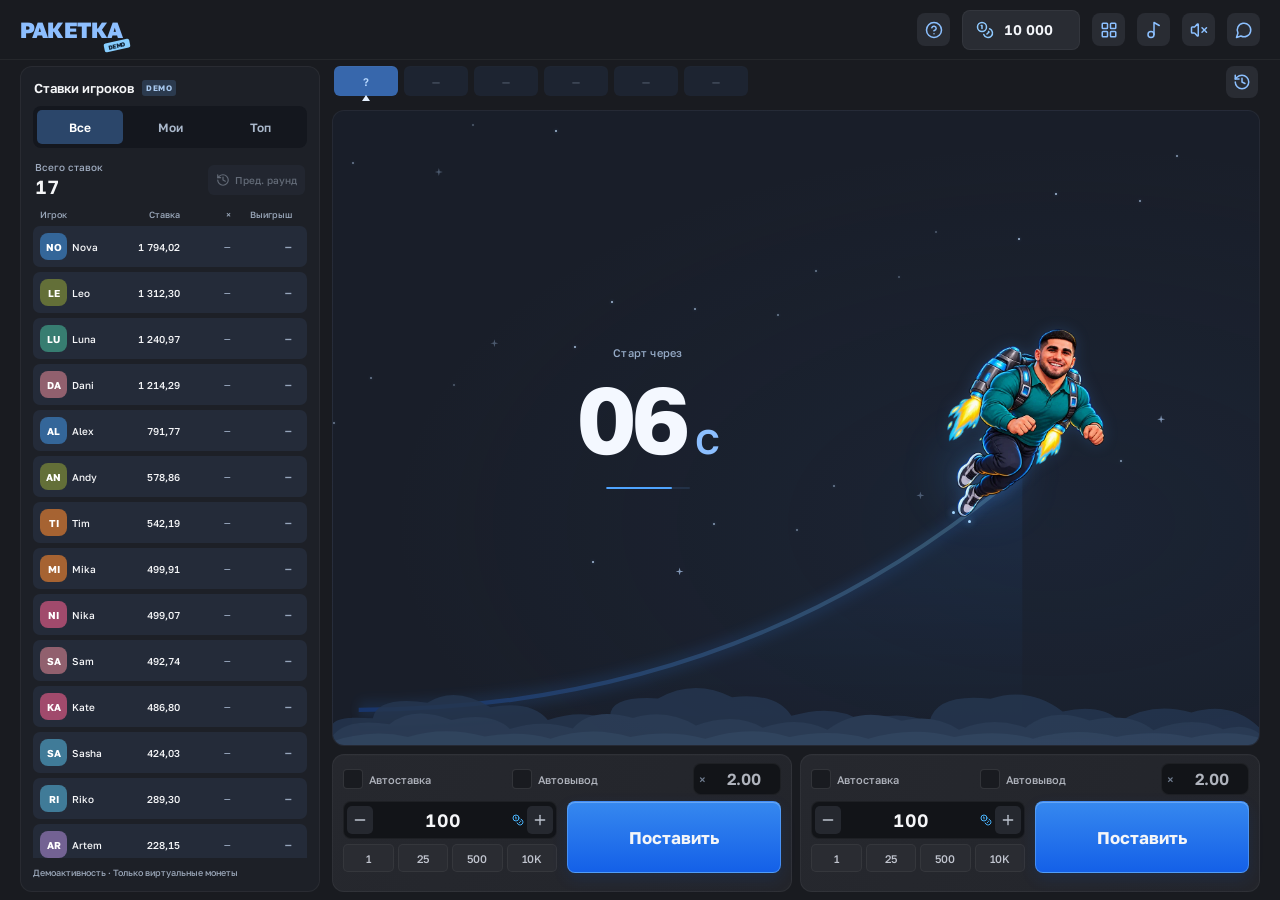
==== commit 629c667a: "Enable music by default and lower its volume" ====
--- a/index.html
+++ b/index.html
@@ -11,7 +11,7 @@
     <link rel="icon" type="image/svg+xml" href="./favicon.svg" />
     <link rel="preload" as="image" type="image/webp" href="./pilot-flight-blue.webp" fetchpriority="high" />
     <title>Ракетка · Yoyo Originals</title>
-    <script type="module" crossorigin src="./assets/index-3_OUMCVm.js"></script>
+    <script type="module" crossorigin src="./assets/index-Dau6W3xb.js"></script>
     <link rel="stylesheet" crossorigin href="./assets/index-DbPFHyNI.css">
   </head>
   <body>
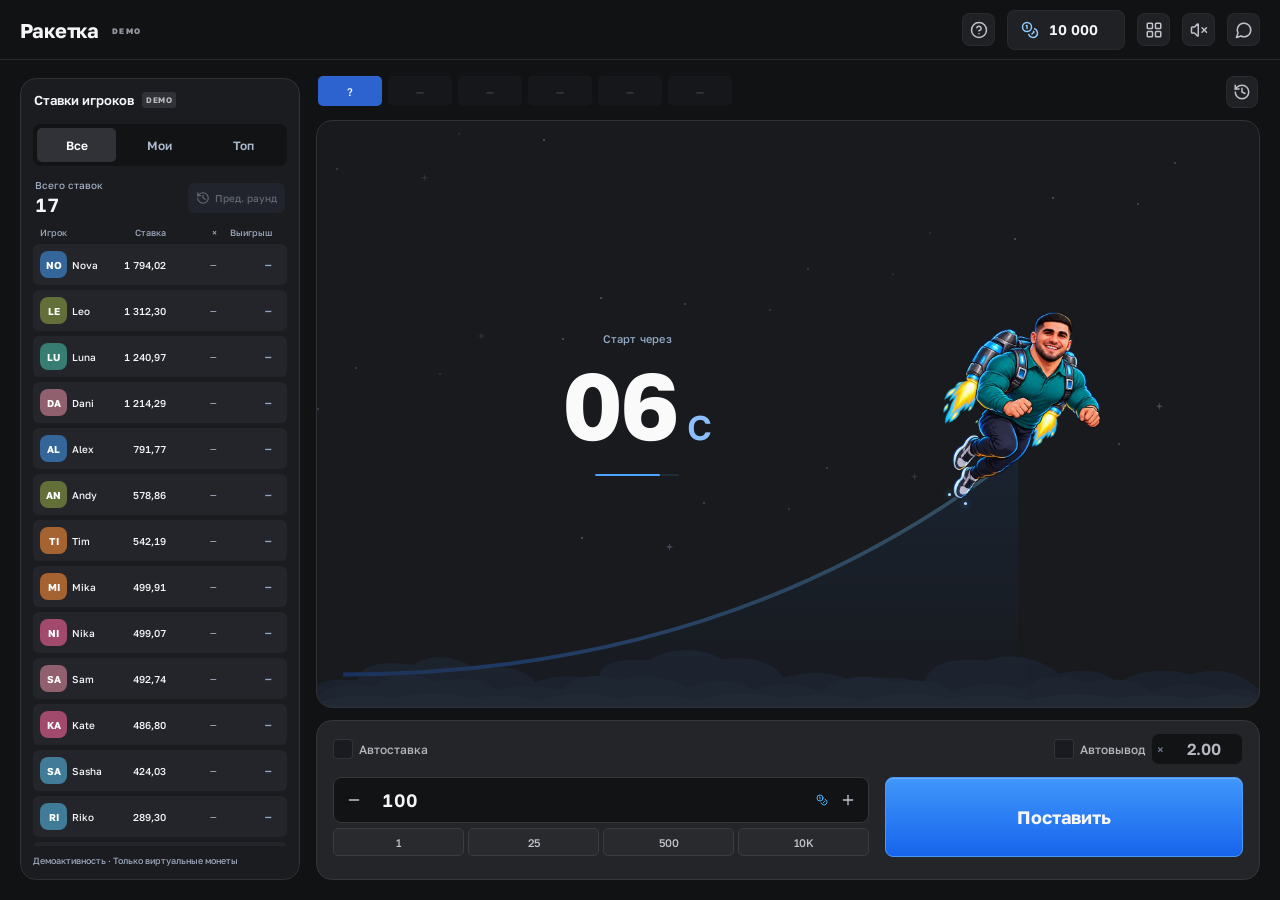
==== commit d68425e6: "Publish eight Yoyo design choices with one bet and no music" ====
--- a/index.html
+++ b/index.html
@@ -11,8 +11,8 @@
     <link rel="icon" type="image/svg+xml" href="./favicon.svg" />
     <link rel="preload" as="image" type="image/webp" href="./pilot-flight-blue.webp" fetchpriority="high" />
     <title>Ракетка · Yoyo Originals</title>
-    <script type="module" crossorigin src="./assets/index-Dau6W3xb.js"></script>
-    <link rel="stylesheet" crossorigin href="./assets/index-DbPFHyNI.css">
+    <script type="module" crossorigin src="./assets/index-Dl2ajDA6.js"></script>
+    <link rel="stylesheet" crossorigin href="./assets/index-CnIV3iTJ.css">
   </head>
   <body>
     <div id="root"></div>
--- a/assets/index-CnIV3iTJ.css
+++ b/assets/index-CnIV3iTJ.css
@@ -0,0 +1 @@
+@font-face{font-family:Golos Text;font-style:normal;font-display:swap;font-weight:400;src:url(./golos-text-cyrillic-ext-400-normal-Bo67NYBq.woff2) format("woff2"),url(./golos-text-cyrillic-ext-400-normal-D592xEk3.woff) format("woff");unicode-range:U+0460-052F,U+1C80-1C8A,U+20B4,U+2DE0-2DFF,U+A640-A69F,U+FE2E-FE2F}@font-face{font-family:Golos Text;font-style:normal;font-display:swap;font-weight:400;src:url(./golos-text-cyrillic-400-normal-C7us6pn1.woff2) format("woff2"),url(./golos-text-cyrillic-400-normal-BwL4n7Pb.woff) format("woff");unicode-range:U+0301,U+0400-045F,U+0490-0491,U+04B0-04B1,U+2116}@font-face{font-family:Golos Text;font-style:normal;font-display:swap;font-weight:400;src:url(./golos-text-latin-ext-400-normal-BjKcJWKY.woff2) format("woff2"),url(./golos-text-latin-ext-400-normal-BXgyX_iE.woff) format("woff");unicode-range:U+0100-02BA,U+02BD-02C5,U+02C7-02CC,U+02CE-02D7,U+02DD-02FF,U+0304,U+0308,U+0329,U+1D00-1DBF,U+1E00-1E9F,U+1EF2-1EFF,U+2020,U+20A0-20AB,U+20AD-20C0,U+2113,U+2C60-2C7F,U+A720-A7FF}@font-face{font-family:Golos Text;font-style:normal;font-display:swap;font-weight:400;src:url(./golos-text-latin-400-normal-Coi1FYaD.woff2) format("woff2"),url(./golos-text-latin-400-normal-DOuJOmdK.woff) format("woff");unicode-range:U+0000-00FF,U+0131,U+0152-0153,U+02BB-02BC,U+02C6,U+02DA,U+02DC,U+0304,U+0308,U+0329,U+2000-206F,U+20AC,U+2122,U+2191,U+2193,U+2212,U+2215,U+FEFF,U+FFFD}@font-face{font-family:Golos Text;font-style:normal;font-display:swap;font-weight:500;src:url(./golos-text-cyrillic-ext-500-normal-CLsu_eDI.woff2) format("woff2"),url(./golos-text-cyrillic-ext-500-normal-InHNvB7v.woff) format("woff");unicode-range:U+0460-052F,U+1C80-1C8A,U+20B4,U+2DE0-2DFF,U+A640-A69F,U+FE2E-FE2F}@font-face{font-family:Golos Text;font-style:normal;font-display:swap;font-weight:500;src:url(./golos-text-cyrillic-500-normal-BSLQUuP1.woff2) format("woff2"),url(./golos-text-cyrillic-500-normal-hXinzVVQ.woff) format("woff");unicode-range:U+0301,U+0400-045F,U+0490-0491,U+04B0-04B1,U+2116}@font-face{font-family:Golos Text;font-style:normal;font-display:swap;font-weight:500;src:url(./golos-text-latin-ext-500-normal-9vZPKadr.woff2) format("woff2"),url(./golos-text-latin-ext-500-normal-BmtMVntR.woff) format("woff");unicode-range:U+0100-02BA,U+02BD-02C5,U+02C7-02CC,U+02CE-02D7,U+02DD-02FF,U+0304,U+0308,U+0329,U+1D00-1DBF,U+1E00-1E9F,U+1EF2-1EFF,U+2020,U+20A0-20AB,U+20AD-20C0,U+2113,U+2C60-2C7F,U+A720-A7FF}@font-face{font-family:Golos Text;font-style:normal;font-display:swap;font-weight:500;src:url(./golos-text-latin-500-normal-BznAvurO.woff2) format("woff2"),url(./golos-text-latin-500-normal-BQo4s7Kn.woff) format("woff");unicode-range:U+0000-00FF,U+0131,U+0152-0153,U+02BB-02BC,U+02C6,U+02DA,U+02DC,U+0304,U+0308,U+0329,U+2000-206F,U+20AC,U+2122,U+2191,U+2193,U+2212,U+2215,U+FEFF,U+FFFD}@font-face{font-family:Golos Text;font-style:normal;font-display:swap;font-weight:600;src:url(./golos-text-cyrillic-ext-600-normal-uuhKjiyO.woff2) format("woff2"),url(./golos-text-cyrillic-ext-600-normal-rSWq63aw.woff) format("woff");unicode-range:U+0460-052F,U+1C80-1C8A,U+20B4,U+2DE0-2DFF,U+A640-A69F,U+FE2E-FE2F}@font-face{font-family:Golos Text;font-style:normal;font-display:swap;font-weight:600;src:url(./golos-text-cyrillic-600-normal-lpQ9rVRR.woff2) format("woff2"),url(./golos-text-cyrillic-600-normal-BgvEFMNR.woff) format("woff");unicode-range:U+0301,U+0400-045F,U+0490-0491,U+04B0-04B1,U+2116}@font-face{font-family:Golos Text;font-style:normal;font-display:swap;font-weight:600;src:url(./golos-text-latin-ext-600-normal-DLLCs_GQ.woff2) format("woff2"),url(./golos-text-latin-ext-600-normal-C6iohuVX.woff) format("woff");unicode-range:U+0100-02BA,U+02BD-02C5,U+02C7-02CC,U+02CE-02D7,U+02DD-02FF,U+0304,U+0308,U+0329,U+1D00-1DBF,U+1E00-1E9F,U+1EF2-1EFF,U+2020,U+20A0-20AB,U+20AD-20C0,U+2113,U+2C60-2C7F,U+A720-A7FF}@font-face{font-family:Golos Text;font-style:normal;font-display:swap;font-weight:600;src:url(./golos-text-latin-600-normal-Bhk8uV1U.woff2) format("woff2"),url(./golos-text-latin-600-normal-B_o32mE8.woff) format("woff");unicode-range:U+0000-00FF,U+0131,U+0152-0153,U+02BB-02BC,U+02C6,U+02DA,U+02DC,U+0304,U+0308,U+0329,U+2000-206F,U+20AC,U+2122,U+2191,U+2193,U+2212,U+2215,U+FEFF,U+FFFD}@font-face{font-family:Golos Text;font-style:normal;font-display:swap;font-weight:700;src:url(./golos-text-cyrillic-ext-700-normal-D3ZaBy6G.woff2) format("woff2"),url(./golos-text-cyrillic-ext-700-normal-DPkDx3rk.woff) format("woff");unicode-range:U+0460-052F,U+1C80-1C8A,U+20B4,U+2DE0-2DFF,U+A640-A69F,U+FE2E-FE2F}@font-face{font-family:Golos Text;font-style:normal;font-display:swap;font-weight:700;src:url(./golos-text-cyrillic-700-normal-BKmY45Ip.woff2) format("woff2"),url(./golos-text-cyrillic-700-normal-ClsrbE7_.woff) format("woff");unicode-range:U+0301,U+0400-045F,U+0490-0491,U+04B0-04B1,U+2116}@font-face{font-family:Golos Text;font-style:normal;font-display:swap;font-weight:700;src:url(./golos-text-latin-ext-700-normal-0O3DoeVP.woff2) format("woff2"),url(./golos-text-latin-ext-700-normal-CezX9NlQ.woff) format("woff");unicode-range:U+0100-02BA,U+02BD-02C5,U+02C7-02CC,U+02CE-02D7,U+02DD-02FF,U+0304,U+0308,U+0329,U+1D00-1DBF,U+1E00-1E9F,U+1EF2-1EFF,U+2020,U+20A0-20AB,U+20AD-20C0,U+2113,U+2C60-2C7F,U+A720-A7FF}@font-face{font-family:Golos Text;font-style:normal;font-display:swap;font-weight:700;src:url(./golos-text-latin-700-normal-CxmN_Nfd.woff2) format("woff2"),url(./golos-text-latin-700-normal-DAuVRgMH.woff) format("woff");unicode-range:U+0000-00FF,U+0131,U+0152-0153,U+02BB-02BC,U+02C6,U+02DA,U+02DC,U+0304,U+0308,U+0329,U+2000-206F,U+20AC,U+2122,U+2191,U+2193,U+2212,U+2215,U+FEFF,U+FFFD}@font-face{font-family:Golos Text;font-style:normal;font-display:swap;font-weight:800;src:url(./golos-text-cyrillic-ext-800-normal-MgQvlP1M.woff2) format("woff2"),url(./golos-text-cyrillic-ext-800-normal-nAniE-it.woff) format("woff");unicode-range:U+0460-052F,U+1C80-1C8A,U+20B4,U+2DE0-2DFF,U+A640-A69F,U+FE2E-FE2F}@font-face{font-family:Golos Text;font-style:normal;font-display:swap;font-weight:800;src:url(./golos-text-cyrillic-800-normal-n8hjK-Mh.woff2) format("woff2"),url(./golos-text-cyrillic-800-normal-DeDNPNQP.woff) format("woff");unicode-range:U+0301,U+0400-045F,U+0490-0491,U+04B0-04B1,U+2116}@font-face{font-family:Golos Text;font-style:normal;font-display:swap;font-weight:800;src:url(./golos-text-latin-ext-800-normal-B3jauhB1.woff2) format("woff2"),url(./golos-text-latin-ext-800-normal-DctlWd28.woff) format("woff");unicode-range:U+0100-02BA,U+02BD-02C5,U+02C7-02CC,U+02CE-02D7,U+02DD-02FF,U+0304,U+0308,U+0329,U+1D00-1DBF,U+1E00-1E9F,U+1EF2-1EFF,U+2020,U+20A0-20AB,U+20AD-20C0,U+2113,U+2C60-2C7F,U+A720-A7FF}@font-face{font-family:Golos Text;font-style:normal;font-display:swap;font-weight:800;src:url(./golos-text-latin-800-normal-Dj36HFM-.woff2) format("woff2"),url(./golos-text-latin-800-normal-B_cdlg2g.woff) format("woff");unicode-range:U+0000-00FF,U+0131,U+0152-0153,U+02BB-02BC,U+02C6,U+02DA,U+02DC,U+0304,U+0308,U+0329,U+2000-206F,U+20AC,U+2122,U+2191,U+2193,U+2212,U+2215,U+FEFF,U+FFFD}:root{font-family:Golos Text,sans-serif;color:#f4f0fc;background:#0d0b14;font-synthesis:none;font-weight:450;--muted: #81798f;--purple: #a674ff;--border: #ffffff0c;--panel: #191422;--green: #8be6b4}*{box-sizing:border-box}body{margin:0;min-width:360px}button,input,a{-webkit-tap-highlight-color:transparent}button,input{font:inherit}button,a,input{outline-offset:4px}button:focus-visible,a:focus-visible,input:focus-visible{outline:2px solid #b290ff}button{cursor:pointer;border:0;color:inherit}button:disabled{cursor:default;opacity:.45}a{color:inherit;text-decoration:none}button,a{touch-action:manipulation}button{transition:background .2s,box-shadow .2s,transform .2s}button:active:not(:disabled){transform:translateY(1px)}svg{flex-shrink:0}input{min-width:0;border:0;color:inherit;background:transparent;outline:none}input:disabled{opacity:.7}::selection{background:#9d60f777}button:hover:not(:disabled){filter:brightness(1.12)}.app-shell{min-height:100dvh;background:radial-gradient(ellipse at 70% 15%,#24133316,transparent 55%),#0d0b14}.sidebar{position:fixed;left:0;top:0;bottom:0;width:78px;border-right:1px solid var(--border);display:flex;flex-direction:column;align-items:center;gap:13px;padding:25px 0 20px;background:#100e18;z-index:10}.yoyo-mark{font-size:46px;font-weight:900;line-height:.8;letter-spacing:-9px;transform:rotate(-8deg);color:#a879ff;width:39px;height:43px}.yoyo-mark span{font-size:33px;color:#efdbff;vertical-align:8px;margin-left:5px}.sidebar-divider{height:1px;background:var(--border);width:30px;margin:13px 0 8px}.nav-icon{width:48px;height:48px;display:grid;place-items:center;color:#6d657a;border-radius:14px;background:transparent;position:relative}.nav-icon.active{background:#9b61f51b;color:#b997ff;box-shadow:inset 0 0 0 1px #9b61f516}.nav-icon.active i{position:absolute;height:20px;width:3px;background:#ae7bff;left:-16px;border-radius:0 4px 4px 0;box-shadow:0 0 14px #a26cff}.sidebar-spacer{flex:1}.sidebar-label{color:#332c42;font-size:11px;font-weight:800;line-height:1.5;letter-spacing:1px;margin-bottom:18px}.main-shell{margin-left:78px}.topbar{height:89px;border-bottom:1px solid var(--border);display:flex;align-items:center;gap:25px;padding:0 42px}.wordmark{font-size:32px;font-weight:850;letter-spacing:-1.8px;display:flex;align-items:center;gap:13px}.wordmark>span{font-size:10px;text-transform:uppercase;letter-spacing:2.8px;font-weight:550;position:relative;padding-top:6px}.wordmark i{display:block;width:23px;height:2px;background:#a276e8;margin-top:6px}.header-divider{height:24px;width:1px;background:#ffffff12}.header-category{font-size:12px;color:#736b80}.header-right{margin-left:auto;display:flex;align-items:center;gap:17px}.demo-badge{font-size:10px;font-weight:650;letter-spacing:1.1px;color:#b6a4cc;display:flex;align-items:center;gap:7px}.demo-badge i{width:5px;height:5px;background:#b885ff;border-radius:50%;box-shadow:0 0 10px #a674ff77}.wallet{height:43px;display:flex;align-items:center;gap:10px;border:1px solid #ffffff0c;background:#211a2c;border-radius:11px;padding:0 10px 0 13px}.wallet strong{font-size:14px;font-weight:600;min-width:65px;font-variant-numeric:tabular-nums}.coin-icon{color:#b89be6;display:flex}.reset-button{height:27px;width:28px;display:grid;place-items:center;background:#ffffff06;border-left:1px solid #ffffff0d;border-radius:6px;color:#a39aaf}.profile-avatar{width:36px;height:36px;display:grid;place-items:center;font-size:14px;font-weight:650;color:#cab2ed;background:linear-gradient(145deg,#352541,#231b30);border:1px solid #9874b62b;border-radius:12px}main{max-width:1390px;margin:auto;padding:0 42px}.breadcrumbs{display:flex;align-items:center;gap:12px;color:#61596f;font-size:10px;padding-top:24px}.breadcrumbs a{display:flex;align-items:center;gap:7px;color:#92889f}.breadcrumbs>span:last-child{color:#a79cb7}.page-heading{display:flex;align-items:center;justify-content:space-between;margin:25px 0;gap:14px}.title-group{display:flex;gap:15px;align-items:center}.game-icon{height:54px;width:54px;display:grid;place-items:center;position:relative;background:linear-gradient(140deg,#2f214b,#21182f);border:1px solid #b17fff1a;border-radius:16px;color:#c6a1ff;box-shadow:0 8px 30px #0002}.game-icon:after{content:"";position:absolute;width:10px;height:10px;border-bottom:1px solid #be8dff;border-right:1px solid #be8dff;bottom:9px;left:10px;border-radius:0 0 4px;opacity:.5}h1{font-size:28px;font-weight:700;letter-spacing:-1px;margin:0 0 5px;display:flex;gap:12px;align-items:center}.new-badge{font-size:8px;letter-spacing:1.4px;color:#b59bd8;background:#8f5ac51a;border:1px solid #b780f414;padding:5px 7px;border-radius:5px;font-weight:550}.title-group p{margin:0;font-size:12px;color:#8a8099}.heading-actions{display:flex;gap:22px;align-items:center}.text-button{display:flex;align-items:center;gap:8px;font-size:11px;color:#a095ae;background:none;padding:12px 0}.fairness-button{display:flex;align-items:center;gap:8px;font-size:11px;color:#b7a5ce;background:#20182c;border:1px solid #b785ff14;border-radius:9px;padding:12px 14px}.fairness-button svg{color:#a779e8}.game-layout{display:grid;grid-template-columns:minmax(0,1fr) 258px;gap:22px}.game-column{min-width:0}.game-card{border:1px solid #9a73d31b;background:#15101f;border-radius:17px;overflow:hidden;box-shadow:0 14px 60px #00000018}.history-bar{display:flex;align-items:center;gap:12px;padding:12px 14px;height:58px;border-bottom:1px solid #a47acc0d;background:#181220}.history-label{display:flex;align-items:center;gap:7px;color:#72667f;font-size:10px}.history-chips{display:flex;gap:6px;overflow:auto;scrollbar-width:none;align-items:center;flex:1;min-width:0;-webkit-mask-image:linear-gradient(to right,#000 95%,transparent);mask-image:linear-gradient(to right,#000 95%,transparent)}.history-chips::-webkit-scrollbar{display:none}.history-chip{height:30px;min-width:64px;font-size:11px;letter-spacing:.1px;font-weight:550;background:#2c2340;color:#b6a0ce;border-radius:7px;padding:0 10px;white-space:nowrap;animation:chip-in .3s ease-out}.history-chip.medium{background:#422b5c;color:#d1a6ff}.history-chip.high{background:#5b3b23;color:#f7c17d}.history-empty{font-size:11px;color:#695f78;white-space:nowrap}.icon-button{height:33px;width:33px;display:grid;place-items:center;border-radius:8px;background:transparent;color:#8e809f}.history-all{background:#2b203b;width:31px;height:31px;color:#bda3d8}.scene{position:relative;height:407px;overflow:hidden;isolation:isolate;background:radial-gradient(ellipse at 70% 60%,#39235b55,transparent 60%),linear-gradient(145deg,#161020,#1a112a 55%,#191124)}.scene-grid{position:absolute;inset:0;background-image:linear-gradient(#cab5e705 1px,transparent 1px),linear-gradient(90deg,#cab5e705 1px,transparent 1px);background-size:60px 60px;-webkit-mask-image:linear-gradient(transparent,#0008);mask-image:linear-gradient(transparent,#0008)}.stars{position:absolute;inset:0}.star{position:absolute;height:2px;width:2px;background:#dcf;border-radius:50%;animation:twinkle 4s ease-in-out infinite alternate}.star--cross{width:8px;height:8px;background:#c3a0f0;clip-path:polygon(50% 0,60% 40%,100% 50%,60% 60%,50% 100%,40% 60%,0 50%,40% 40%)}.scene-top{position:absolute;top:21px;left:22px;right:22px;display:flex;justify-content:space-between;align-items:center;z-index:3}.live-label{display:flex;align-items:center;gap:7px;color:#9d88b8;text-transform:uppercase;letter-spacing:1.1px;font-size:8px;font-weight:600}.live-label i{height:5px;width:5px;border-radius:50%;background:#9e80c0}.live-label.is-live{color:#98d4bc}.live-label.is-live i{background:#8ee2b7;box-shadow:0 0 11px #96ecb96b;animation:pulse 2s infinite}.scene-round{font-family:monospace;font-size:9px;color:#6e5b85;letter-spacing:.8px}.planet{position:absolute;width:44px;height:44px;border-radius:50%;top:72px;right:74px;background:linear-gradient(145deg,#7751a33d,#34214116 70%);box-shadow:inset 1px 1px 2px #c9adff11;transform:rotate(-25deg)}.planet div{position:absolute;top:19px;left:-14px;width:72px;height:12px;border:3px solid #a785ce14;border-top-color:transparent;border-radius:50%}.orbit{position:absolute;width:580px;height:580px;border:1px solid #a780dc07;border-radius:50%;left:50%;top:22px;transform:rotate(-30deg) scaleX(1.55);pointer-events:none}.orbit--two{width:780px;height:780px;top:45px}.trajectory{position:absolute;width:100%;height:100%;inset:0}.multiplier-display{position:absolute;top:33%;left:9%;width:53%;text-align:center;z-index:2}.flight-eyebrow{font-size:9px;letter-spacing:2.2px;color:#b8a1d1;font-weight:500}.big-multiplier{font-size:clamp(66px,7.1vw,106px);font-weight:750;letter-spacing:-6px;line-height:1.24;white-space:nowrap;font-variant-numeric:tabular-nums;text-shadow:0 2px 42px #d5b4ff15}.big-multiplier>span{font-weight:450;display:inline-block;font-size:.7em;letter-spacing:-2px;color:#c3a6df;margin-left:3px}.big-multiplier>.seconds{font-size:.48em;letter-spacing:0;margin-left:10px}.flight-caption{display:flex;gap:5px;align-items:center;justify-content:center;color:#8d799f;font-size:10px;margin-top:6px}.flight-caption svg{color:#b68de6}.countdown-track{height:3px;width:106px;border-radius:3px;background:#a67bdb20;margin:18px auto 0;overflow:hidden}.countdown-track>div{background:#b17aef;height:100%;border-radius:3px;transition:width .05s linear}.pilot-position{position:absolute;transform:translate(-50%,-73%);width:148px;height:185px;z-index:2;transition:top .05s linear,left .05s linear}.pilot{width:100%;height:100%;object-fit:contain;filter:drop-shadow(0 0 13px #af64ff2f);animation:hover 3s ease-in-out infinite;position:relative;z-index:2}.jet-aura{position:absolute;width:70px;height:60px;border-radius:50%;background:#c76eff44;filter:blur(23px);left:8px;bottom:24px}.engine-spark{position:absolute;width:3px;height:3px;background:#ddb4ff;box-shadow:0 0 6px #b674ff;border-radius:50%;bottom:14px;left:14px;animation:spark 1s infinite;z-index:1}.spark-two{animation-delay:.5s;bottom:5px;left:30px}.scene--waiting .pilot-position,.scene--preparing .pilot-position{left:78%!important;top:67%!important;width:174px;height:218px}.scene--waiting .trajectory,.scene--preparing .trajectory{opacity:.3}.scene--crashed .pilot-position{animation:fly-away .65s ease-in forwards}.scene--crashed .big-multiplier,.scene--crashed .big-multiplier>span{color:#ef9cbe}.scene--crashed .flight-eyebrow{color:#cb8ba8}.scene--crashed .trajectory{opacity:.4}.crash-ring{position:absolute;width:120px;height:120px;border:1px solid #e4a5ff;border-radius:50%;left:65%;top:28%;animation:ring-out .8s ease-out forwards}.clouds{position:absolute;bottom:0;left:0;right:0;width:100%;height:64px;opacity:.8}.scene-bottom{position:absolute;bottom:14px;left:22px;right:22px;display:flex;align-items:center;justify-content:space-between;color:#716084;font-size:8px;z-index:4}.scene-bottom>span{display:flex;align-items:center;gap:5px}.scene-bottom>span:last-child{font-size:7px;letter-spacing:1.6px;color:#826d9b}.scene-toolbar{display:flex;justify-content:space-between;align-items:center;height:43px;background:#191222;padding:0 13px;border-top:1px solid #b47eff0b}.commitment-button{display:flex;gap:7px;align-items:center;background:none;color:#91819f;font-size:8px;padding:10px 0}.commitment-button>svg:first-child{color:#9f80bf}.commitment-button>span:first-of-type{font-size:9px}.commitment-button code{font-size:8px;color:#665a75;letter-spacing:.3px}.commitment-state{margin-left:6px;color:#806a94}.scene-controls{display:flex;gap:2px}.bet-panels{display:grid;grid-template-columns:1fr 1fr;gap:12px;margin-top:16px}.bet-panel{padding:15px 15px 0;background:linear-gradient(130deg,#21182e,#21192e 60%,#281b3b);border:1px solid #c38eff14;border-radius:15px;min-width:0;transition:border-color .3s}.bet-panel--flying{border-color:#7de5b52e}.bet-panel-head{display:flex;align-items:center;justify-content:space-between;gap:10px;margin-bottom:15px}.bet-number{font-size:12px;color:#b99ed5;font-weight:650;display:flex;gap:8px;align-items:center}.bet-number>span{font-size:8px;font-weight:450;letter-spacing:1.2px;color:#6e5f7e}.toggle-control{display:flex;align-items:center;gap:7px;background:none;padding:3px 0;font-size:9px;color:#9a8aa9;min-height:26px}.toggle-track{width:25px;height:15px;border-radius:12px;background:#3b2c4c;border:1px solid #ffffff04;position:relative;transition:background .2s}.toggle-track i{display:block;position:absolute;top:3px;left:3px;height:7px;width:7px;background:#8c789f;border-radius:50%;transition:transform .2s,background .2s}.checked .toggle-track{background:#9e66f0}.checked .toggle-track i{transform:translate(10px);background:#fff}.checked{color:#c8b1e0}.bet-entry-row{display:grid;grid-template-columns:minmax(0,1fr) minmax(0,1.05fr);gap:10px}.amount-box{background:#160f21;border:1px solid #b58bdf0d;border-radius:9px;min-width:0;padding:8px 6px 6px}.field-label{display:flex;align-items:center;justify-content:space-between;font-size:8px;color:#7f6d92;padding:0 5px;margin-bottom:7px}.field-label svg{color:#a089b5}.amount-input{display:flex;align-items:center;gap:2px}.amount-input>button{height:24px;width:23px;background:#2b1f3c;color:#b097ce;display:grid;place-items:center;border-radius:5px;flex-shrink:0;padding:0}.amount-input>input{text-align:center;width:100%;font-size:16px;font-weight:600;padding:0;line-height:24px;font-variant-numeric:tabular-nums}.bet-button{min-height:68px;border-radius:10px;background:linear-gradient(110deg,#833cf2,#a050fa);box-shadow:inset 0 1px #ffffff26,0 3px 18px #8a3ef322;padding:8px 3px}.bet-button>span{display:flex;align-items:center;justify-content:center;gap:3px;font-size:13px;font-weight:600;white-space:nowrap}.bet-button>span>svg{height:15px;width:15px}.bet-button>small{display:block;font-size:8px;line-height:1.4;font-weight:400;color:#e3ccff;margin-top:5px}.bet-button--cancel{background:#342544;box-shadow:inset 0 0 0 1px #b889e428}.bet-button--cancel>small{color:#9f8aaf}.bet-button--cash{background:linear-gradient(110deg,#249a74,#43b18d);box-shadow:inset 0 1px #ffffff26,0 3px 18px #3bcd7a11}.bet-button--cash>small{color:#d1ffe8}.quick-values{display:grid;grid-template-columns:repeat(4,1fr);gap:5px;margin:8px 0 13px}.quick-values>button{height:27px;border-radius:5px;background:#2e223e;color:#9a83b0;font-size:9px}.quick-values>button.selected{background:#412c59;color:#cdb1ed}.auto-cash-row{display:flex;align-items:center;justify-content:space-between;border-top:1px solid #ba91e90b;padding-top:10px;gap:12px}.target-input{display:flex;align-items:center;background:#170f22;border:1px solid #a577cb0c;border-radius:6px;width:74px;height:27px;padding:0 10px;gap:5px;color:#776288}.target-input>span{font-size:12px}.target-input input{font-size:11px;width:100%;font-weight:550;text-align:right}.target-input.enabled{color:#d0afef;border-color:#b280ef33}.bet-feedback{min-height:32px;display:flex;align-items:center;justify-content:center;gap:4px;font-size:8px;color:#766184;padding:8px 0;text-align:center;line-height:1.4}.bet-feedback.success{color:#83d7a9;animation:receipt-in .4s ease-out}.error-text{color:#ff9baf}.under-game{display:flex;justify-content:space-between;gap:10px;font-size:9px;color:#685d75;padding:15px 3px}.under-game>span{display:flex;gap:6px;align-items:center}.under-game>span:last-child svg{color:#8b6ba7}.flight-sidebar{display:flex;flex-direction:column;gap:16px}.flight-card,.how-card{border:1px solid #ad7cde0d;border-radius:14px;background:#18131f;padding:19px 17px}.card-heading{display:flex;justify-content:space-between;align-items:center;gap:8px}.card-heading h2{font-size:12px;font-weight:550;margin:0}.card-heading>svg{color:#5d4a71}.small-pill{font-size:7px;letter-spacing:1px;background:#68dba50c;color:#81ba9d;border:1px solid #68dba511;border-radius:4px;padding:4px 5px}.flight-card-round{display:flex;justify-content:space-between;align-items:center;margin:19px 0 15px;font-size:8px;color:#6f617e}.flight-card-round strong{font-size:9px;font-family:monospace;letter-spacing:.3px;font-weight:400;color:#a18bb4}.personal-bets{display:flex;flex-direction:column;gap:8px}.personal-bet{background:#21182c;border:1px solid #a775cf0c;border-radius:8px;display:flex;align-items:center;gap:8px;padding:12px 9px}.personal-bet-icon{height:28px;width:28px;border-radius:8px;display:grid;place-items:center;background:#2d203d;color:#8e6eab}.personal-bet>div{display:flex;flex-direction:column;gap:4px}.personal-bet strong{font-size:10px;font-weight:450;color:#c0afcf}.personal-bet>div>span{font-size:7px;color:#786187}.personal-bet>b{font-weight:450;font-size:11px;display:flex;gap:4px;align-items:center;margin-left:auto;color:#bda7cf}.personal-bet>b svg{color:#7b628d}.personal-bet.won{border-color:#71dbaa16}.personal-bet.won .personal-bet-icon{color:#89d3aa;background:#6dce9d14}.personal-bet.won>div>span,.personal-bet.won>b{color:#91d8ae}.flight-tips{display:flex;gap:9px;align-items:center;padding-top:18px}.tip-icon{color:#a573da}.flight-tips p{font-size:9px;line-height:1.7;color:#8c789d;margin:0}.flight-tips strong{font-weight:450;color:#b5a0c7}.how-card{padding-bottom:0}.how-card ol{list-style:none;padding:0;margin:20px 0 8px;display:flex;flex-direction:column;gap:21px}.how-card li{display:flex;gap:13px;position:relative}.how-card li+li:before{content:"";position:absolute;left:12px;top:-21px;height:21px;border-left:1px dashed #b783e626}.how-card li>span{height:27px;width:27px;background:#a36ddd0c;border:1px solid #c38aff14;border-radius:8px;font-size:9px;color:#a484bf;display:grid;place-items:center;flex-shrink:0}.how-card strong{font-size:10px;font-weight:450;color:#bdaccb}.how-card p{font-size:9px;line-height:1.7;margin:5px 0 0;color:#776485}.how-card>button{display:flex;align-items:center;justify-content:space-between;width:100%;font-size:9px;color:#a382be;background:transparent;border-top:1px solid #b582df0b;margin-top:18px;padding:13px 0}.proof-card{position:relative;display:flex;flex-direction:column;align-items:flex-start;border:1px solid #ad7cde14;border-radius:14px;overflow:hidden;background:radial-gradient(ellipse at 100% 0,#7544b32b,transparent 70%),#1b1425;padding:18px;text-align:left;flex:1;min-height:157px}.proof-card:after{content:"";position:absolute;width:140px;height:140px;right:-82px;bottom:-30px;border:1px solid #af76e41a;border-radius:50%;box-shadow:0 0 0 22px #ad7ee908,0 0 0 44px #ad7ee905}.proof-card-icon{color:#b88fe5;margin-bottom:12px}.proof-card>strong{font-size:12px;font-weight:500}.proof-card>p{font-size:9px;line-height:1.7;color:#887196;margin:7px 0 18px}.proof-card>span:last-of-type{font-size:9px;color:#b18ad1;display:flex;align-items:center;gap:9px;margin-top:auto}footer{display:flex;align-items:center;gap:18px;padding:24px 0 26px;border-top:1px solid #ffffff07;margin-top:19px}.footer-brand{display:flex;align-items:center;gap:7px;font-size:19px;font-weight:800;letter-spacing:-1px;color:#4c405b}.footer-brand span{font-size:6px;text-transform:uppercase;letter-spacing:1.3px;font-weight:500;color:#685975}footer p{font-size:8px;color:#60516d;margin:0}.footer-protocol{margin-left:auto;font-size:8px;color:#655473;display:flex;gap:6px;align-items:center}.footer-protocol>i{height:4px;width:4px;border-radius:50%;background:#729a815f}.fatal-error{border:1px solid #e29bb74a;background:#51213352;color:#eac0cf;padding:14px;margin-bottom:15px;font-size:12px;border-radius:10px}.modal{background:#1b1427;color:#eee6f8;border:1px solid #9e74c52e;border-radius:20px;width:570px;max-width:calc(100vw - 28px);max-height:calc(100dvh - 40px);padding:25px;box-shadow:0 30px 150px #0009;overflow:auto;scrollbar-width:thin;scrollbar-color:#513767 #20162e}.modal::backdrop{background:#07040dc4;-webkit-backdrop-filter:blur(7px);backdrop-filter:blur(7px)}.modal-head{display:flex;justify-content:space-between;align-items:center;gap:15px;margin-bottom:23px}.modal h2{font-size:19px;font-weight:600;letter-spacing:-.5px;margin:0}.modal-head>.icon-button{background:#2b203a}.proof-intro{display:flex;align-items:center;gap:12px;margin-bottom:23px}.proof-icon{height:47px;width:47px;display:grid;place-items:center;background:#a774eb13;color:#bb93ed;border-radius:13px}.proof-intro strong{font-size:13px;font-family:monospace;letter-spacing:.5px}.proof-intro p{font-size:10px;margin:6px 0 0;color:#927ca5}.protocol{font-size:8px;background:#2e213e;padding:6px;border-radius:5px;color:#b195cc;margin-left:auto;white-space:nowrap}.proof-tabs{display:flex;gap:4px;background:#120c1b;padding:5px;border-radius:10px;margin-bottom:19px}.proof-tabs>button{flex:1;background:transparent;border-radius:7px;padding:10px;font-size:11px;color:#8e77a4}.proof-tabs>button.active{background:#332241;color:#ddc8f4}.notice{display:flex;align-items:flex-start;gap:10px;background:#a375da0b;color:#b69cca;border:1px solid #a577d713;border-radius:9px;padding:12px;font-size:11px;line-height:1.6;margin-bottom:18px}.notice svg{margin-top:2px}.proof-fields{display:grid;grid-template-columns:1fr 1fr;gap:14px}.proof-fields>label{font-size:9px;color:#a38ab8;display:flex;flex-direction:column;gap:7px}.proof-fields>label:nth-child(-n+3){grid-column:1/-1}.proof-fields input{background:#120d1b;border:1px solid #ae82d022;border-radius:7px;font-family:monospace;font-size:11px;color:#cfb9e1;padding:12px;width:100%;min-height:40px}.proof-fields input[readonly]{color:#8d779e;border-color:#ae82d00b}.proof-fields input:not([readonly]){border-color:#9866c94d}.proof-fields input::placeholder{color:#756285;font-size:10px}.proof-actions{display:flex;gap:10px;margin:20px 0}.primary-button{background:linear-gradient(110deg,#8743dc,#a65af2);color:#fff;font-size:12px;font-weight:500;border-radius:9px;padding:13px 17px;display:flex;gap:9px;align-items:center;justify-content:center;min-height:44px}.proof-actions>.primary-button{flex:1}.proof-actions>.icon-button{height:44px;width:44px;background:#2c1f3c}.verify-result{display:flex;align-items:flex-start;gap:10px;font-size:11px;line-height:1.6;border:1px solid;padding:13px;border-radius:9px;margin-bottom:15px}.verify-result code{display:block;font-size:8px;word-break:break-all;color:#a593b6;margin-top:8px}.verify-result.valid{color:#a1e8c2;background:#4c996411;border-color:#82dba52c}.verify-result.invalid{color:#e7a2b7;background:#a23f5e0d;border-color:#ea8eb82c}.next-proof{font-size:10px;color:#a18bb5;padding:13px 0;border-top:1px solid #ad7bdd16}.next-proof summary{cursor:pointer;padding:5px 0}.next-proof code{display:block;word-break:break-all;font-size:9px;margin:10px 0;color:#c5a6de}.next-proof small{font-size:9px;color:#8f76a5}.proof-footnote{font-size:10px;line-height:1.7;color:#806a93;margin:16px 0 0}.help-hero{background:radial-gradient(at 80% 50%,#7b3fcf2b,transparent),#241a32;padding:23px;border:1px solid #bd81ff16;border-radius:12px;display:flex;align-items:center;gap:23px;color:#bc8af6}.help-hero h3{font-size:21px;font-weight:500;line-height:1.35;color:#e8d6fa;margin:0;letter-spacing:-.4px}.help-steps{padding-left:22px;display:flex;flex-direction:column;gap:15px;color:#af99c1;font-size:12px;line-height:1.7;margin:23px 0}.help-steps li::marker{color:#b384e5}.help-steps li{padding-left:6px}.wide{width:100%;margin-top:21px}.modal-description{font-size:11px;color:#a18cb5;line-height:1.7;margin-top:-5px}.empty-history{text-align:center;padding:45px 5px;color:#a17ebf}.empty-history h3{font-size:17px;font-weight:500;color:#ccaddf}.empty-history p{font-size:11px;color:#92799f}.history-list{display:flex;flex-direction:column;gap:7px;margin-top:20px}.history-list>button{display:flex;align-items:center;justify-content:space-between;gap:10px;padding:14px 12px;background:#251b32;border-radius:8px;font-size:10px;color:#a68bbd}.history-list>button>span:first-child{display:flex;gap:9px;align-items:center;font-family:monospace}.history-list>button>span:nth-child(2){color:#d4b8e8;font-size:13px}.history-list>button>span:nth-child(3){font-size:8px;color:#816890}.purple-text{color:#c68dff!important}.toast{position:fixed;bottom:30px;left:50%;transform:translate(-50%);display:flex;align-items:center;gap:10px;max-width:calc(100vw - 28px);padding:15px 18px;background:#30203f;border:1px solid #b980f333;border-radius:12px;box-shadow:0 8px 60px #0008;font-size:11px;z-index:100;color:#d7bcec;animation:receipt-in .25s ease-out}.toast>button{display:grid;place-items:center;background:transparent;color:#ac8ac1;padding:0;margin-left:4px}@keyframes hover{0%,to{transform:translateY(0) rotate(-2deg)}50%{transform:translateY(-7px) rotate(1deg)}}@keyframes twinkle{to{opacity:.12}}@keyframes pulse{50%{opacity:.5}}@keyframes spark{to{transform:translate(-30px,28px);opacity:0}}@keyframes fly-away{to{transform:translate(200%,-240%) scale(.3);opacity:0}}@keyframes ring-out{to{transform:scale(3);opacity:0}}@keyframes receipt-in{0%{opacity:0;translate:0 5px}to{opacity:1;translate:0 0}}@keyframes chip-in{0%{opacity:0;transform:scale(.8)}to{opacity:1;transform:scale(1)}}@media(min-width:1600px){main{max-width:1430px}.scene{height:470px}.game-layout{grid-template-columns:minmax(0,1fr) 280px}.flight-card,.how-card,.proof-card{padding:23px}.big-multiplier{font-size:120px}.pilot-position{width:185px;height:230px}.scene--waiting .pilot-position{width:200px;height:250px}.bet-panel{padding:18px 20px 0}.bet-button{min-height:78px}.bet-button>span{font-size:15px}.bet-button>small{font-size:10px}.amount-input>input{font-size:20px}.field-label{font-size:9px}.toggle-control{font-size:10px}.bet-number>span{font-size:9px}.bet-panel-head{margin-bottom:17px}.bet-feedback{min-height:37px;font-size:9px}.scene-bottom{bottom:18px}.how-card ol{gap:29px}.how-card li+li:before{height:29px;top:-29px}}@media(max-width:1200px){.topbar{padding:0 26px}main{padding:0 26px}.game-layout{grid-template-columns:minmax(0,1fr) 225px;gap:16px}.flight-card,.how-card,.proof-card{padding:16px 13px}.bet-panel{padding:13px 11px 0}.bet-entry-row{gap:7px}.bet-button>span{font-size:11px}.bet-button>small{font-size:7px}.scene{height:365px}.big-multiplier{font-size:79px}.pilot-position{width:130px;height:164px}.scene--waiting .pilot-position{width:150px;height:190px}.personal-bet{padding:10px 7px;gap:6px}.personal-bet-icon{height:25px;width:25px}.personal-bet>b{font-size:10px}.how-card ol{gap:16px}.how-card li+li:before{height:16px;top:-16px}.proof-card{min-height:145px}.footer-protocol{display:none}}@media(max-width:1020px){.game-layout{grid-template-columns:minmax(0,1fr)}.flight-sidebar{display:none}.scene{height:400px}.pilot-position{width:155px;height:195px}.scene--waiting .pilot-position{width:180px;height:225px}.big-multiplier{font-size:100px}.bet-button>span{font-size:14px}.bet-button>small{font-size:9px}.bet-panel{padding:16px 17px 0}.toggle-control{font-size:10px}.scene-top{top:23px}.header-category,.header-divider{display:none}.bet-feedback{font-size:9px}.amount-box{padding:9px 8px 7px}.bet-entry-row{gap:11px}.bet-button{min-height:72px}.field-label{font-size:9px}.amount-input>input{font-size:19px}.quick-values>button{font-size:10px;height:29px}.auto-cash-row{padding-top:9px}}@media(max-width:680px){.sidebar{display:none}.main-shell{margin-left:0}.topbar{height:73px;padding:0 20px;gap:8px}.wordmark{font-size:29px;gap:9px}.wordmark>span{font-size:7px;letter-spacing:1.5px}.wordmark i{width:18px;margin-top:4px}.header-right{gap:10px}.profile-avatar{display:none}.wallet{height:38px;gap:7px;padding:0 7px 0 10px;border-radius:9px}.wallet strong{font-size:12px;min-width:54px}.coin-icon svg{width:16px;height:16px}.demo-badge{font-size:7px;letter-spacing:.7px;gap:4px}.demo-badge i{width:4px;height:4px}.reset-button{width:24px;height:25px}.reset-button svg{width:14px}.breadcrumbs{padding-top:17px;font-size:9px;gap:7px}.breadcrumbs>span:last-child{display:none}.breadcrumbs>svg:last-of-type{display:none}main{padding:0 16px}.page-heading{margin:22px 0 21px;gap:5px}.game-icon{width:44px;height:44px;border-radius:13px}.game-icon svg{height:22px;width:22px}.title-group{gap:10px}h1{font-size:24px;gap:8px;margin-bottom:5px}.new-badge{font-size:6px;padding:4px 5px;letter-spacing:1px}.title-group p{font-size:10px}.heading-actions{gap:11px}.heading-actions .text-button{padding:12px 2px}.heading-actions .text-button>span{display:none}.fairness-button{padding:10px;gap:5px;border-radius:8px}.fairness-button span{font-size:9px}.fairness-button svg{width:15px;height:15px}.game-card{border-radius:14px}.history-bar{padding:10px;height:51px;gap:9px}.history-label>span{display:none}.history-label{padding:0 1px}.history-chip{height:28px;min-width:59px;font-size:10px;border-radius:6px}.history-empty{font-size:9px}.history-all{height:29px;width:29px}.scene{height:320px}.scene-top{top:17px;left:17px;right:17px}.live-label{font-size:6px;letter-spacing:1px;gap:5px}.scene-round{font-size:7px}.multiplier-display{left:4%;top:34%;width:57%}.big-multiplier{font-size:75px;letter-spacing:-4px;line-height:1.2}.flight-eyebrow{font-size:7px;letter-spacing:1.3px}.flight-caption{font-size:8px;gap:3px;margin-top:8px}.flight-caption svg{width:11px;height:11px}.pilot-position{width:107px;height:139px}.scene--waiting .pilot-position,.scene--preparing .pilot-position{width:130px;height:163px;left:78%!important;top:70%!important}.planet{width:34px;height:34px;right:44px;top:56px}.planet div{width:54px;height:10px;left:-11px;top:15px;border-width:2px}.clouds{height:47px}.scene-bottom{left:14px;right:14px;bottom:11px;font-size:6px}.scene-bottom svg{width:10px;height:10px}.scene-bottom>span:last-child{font-size:5px;letter-spacing:1px}.scene-toolbar{height:40px;padding:0 9px}.commitment-button{gap:5px;font-size:7px}.commitment-button>span:first-of-type{font-size:7px}.commitment-button code{font-size:7px;letter-spacing:0}.commitment-state{font-size:6px;margin-left:3px}.scene-controls>.icon-button{width:27px;height:29px}.fullscreen-button{display:none}.countdown-track{width:80px;height:2px;margin-top:15px}.bet-panels{margin-top:12px;gap:12px;grid-template-columns:1fr}.bet-panel{padding:14px 15px 0;border-radius:13px}.bet-panel-head{margin-bottom:11px}.bet-number{font-size:12px}.bet-number>span{font-size:8px}.toggle-control{font-size:10px;min-height:30px;gap:8px}.toggle-track{width:28px;height:16px}.toggle-track i{width:8px;height:8px}.checked .toggle-track i{transform:translate(11px)}.bet-entry-row{grid-template-columns:minmax(0,1fr) minmax(0,1.15fr);gap:12px}.amount-box{padding:8px 7px 7px;border-radius:8px}.field-label{font-size:8px;margin-bottom:5px}.amount-input>button{height:27px;width:27px;border-radius:5px}.amount-input>input{font-size:21px;font-weight:550}.bet-button{min-height:65px;border-radius:9px}.bet-button>span{font-size:15px;gap:5px}.bet-button>span>svg{height:17px;width:17px}.bet-button>small{font-size:8px;margin-top:5px}.quick-values{margin:8px 0 9px;gap:6px}.quick-values>button{height:30px;font-size:10px}.auto-cash-row{padding-top:6px}.target-input{height:31px;width:85px}.target-input>input{font-size:12px}.bet-feedback{min-height:29px;font-size:8px;padding:6px 0}.under-game{font-size:7px;padding:13px 1px;gap:6px}.under-game>span{gap:4px}.under-game svg{width:11px;height:11px}footer{gap:13px;padding:20px 0;margin-top:7px;align-items:flex-start}footer p{font-size:7px;line-height:1.7;max-width:190px}.footer-brand{font-size:17px;gap:6px}.footer-brand span{font-size:5px;letter-spacing:1px}.mobile-bottom-label{display:flex;align-items:center;gap:9px;padding:13px 17px;border-top:1px solid #ffffff05;color:#655373;font-size:7px;letter-spacing:1px;background:#100d17}.mobile-bottom-label>span:last-child{margin-left:auto;display:flex;gap:4px;align-items:center;letter-spacing:0;font-size:7px}.toast{bottom:20px;font-size:10px;padding:13px 12px;min-width:280px;line-height:1.5}.modal{padding:20px 17px;border-radius:16px}.modal h2{font-size:18px}.modal-head{margin-bottom:19px}.proof-intro{gap:9px}.proof-intro p{font-size:9px}.protocol{font-size:6px;padding:5px}.proof-fields{gap:12px}.proof-fields>label{font-size:8px}.proof-fields input{font-size:10px;padding:11px 9px}.proof-footnote{font-size:9px}.help-hero{padding:20px 16px;gap:17px}.help-hero h3{font-size:19px}.help-steps{font-size:11px}.history-list>button{padding:13px 9px;gap:6px}.history-list>button>span:first-child{font-size:9px;gap:6px}.history-list>button>span:nth-child(3){font-size:7px}.history-list svg{width:14px}}@media(max-width:390px){.topbar{padding:0 15px}.wordmark{font-size:27px;gap:7px}.wordmark>span{font-size:6px;letter-spacing:1.2px}.header-right{gap:8px}.demo-badge{font-size:6px}main{padding:0 12px}.game-icon{display:none}.title-group{gap:0}h1{font-size:25px}.heading-actions{gap:9px}.scene{height:295px}.big-multiplier{font-size:69px}.pilot-position{width:99px;height:127px}.scene--waiting .pilot-position{width:120px;height:151px}.flight-caption{font-size:7px}.bet-panel{padding:13px 13px 0}.commitment-state{display:none}.under-game>span:last-child{font-size:6px}.wallet strong{min-width:50px}}@media(prefers-reduced-motion:reduce){*,*:before,*:after{animation:none!important;transition:none!important;scroll-behavior:auto!important}.scene--crashed .pilot-position{opacity:.25}.crash-ring{display:none}}@media(max-width:680px){.toggle-control{min-height:36px}.quick-values>button{height:36px;font-size:11px}.amount-input>button{height:33px;width:30px}.field-label{font-size:9px}.bet-button{min-height:71px}.bet-feedback{font-size:9px;min-height:32px}.target-input{height:34px}.scene--flying .pilot-position{transition:top .1s linear,left .1s linear}.history-empty{white-space:normal;line-height:1.4}}.round-summary{display:flex;align-items:center;gap:20px;padding:15px;border-radius:10px;background:#b475fa0c;border:1px solid #b475fa15;margin-bottom:18px}.round-summary>strong{font-size:30px;font-weight:650;color:#d6b4ff;letter-spacing:-1px}.round-summary>div{display:flex;flex-direction:column;gap:5px}.round-summary span{font-size:11px;color:#c9addd}.round-summary small{font-size:9px;color:#9477a8}.scene--flying .pilot-position{animation:launch .6s ease-out}@keyframes launch{0%{transform:translate(-50%,-65%) rotate(-8deg) scale(.92)}to{transform:translate(-50%,-73%) rotate(0) scale(1)}}:root{color:#f5f6f8;background:#191b20;--muted: #969aa4;--purple: #70b4ff;--border: #ffffff0d;--panel: #24262c;--green: #66dbac}button:focus-visible,a:focus-visible,input:focus-visible{outline-color:#69baff}::selection{background:#2686ff66}.app-shell{background:radial-gradient(ellipse at 50% 0,#25304333,transparent 65%),#191b20}.sidebar{background:#1d1f24;border-color:#ffffff09}.sidebar-label{color:#555a66}.yoyo-mark{color:#439cff}.yoyo-mark span{color:#c9e6ff}.nav-icon{color:#8d929d}.nav-icon.active{color:#79bdff;background:#2783fa1c;box-shadow:inset 0 0 0 1px #388aff25}.nav-icon.active i{background:#328eff;box-shadow:0 0 12px #328eff55}.topbar{height:68px;padding:0 28px;background:#1d1f24;border-color:#ffffff09}.wordmark i{background:#3797ff}.header-category,.demo-badge{color:#9298a4}.demo-badge i{background:#4fa6ff;box-shadow:0 0 10px #318bff55}.header-right{gap:12px}.wallet{height:40px;background:#272a31;border-color:#ffffff0c;border-radius:12px}.wallet strong{color:#f5f7fa}.coin-icon,.reset-button{color:#8fcaff}.reset-button{background:#ffffff05}.language-switcher{display:flex;gap:2px;padding:3px;background:#272a31;border:1px solid #ffffff0d;border-radius:11px}.language-switcher button{min-height:32px;min-width:32px;padding:5px;border-radius:8px;color:#959aa6;background:transparent;font-size:10px;font-weight:650}.language-switcher button[aria-pressed=true]{color:#fff;background:linear-gradient(#429eff,#1766ef);box-shadow:inset 0 1px #ffffff3d,0 2px 7px #0665ff26}main{max-width:1320px;padding:0 28px}.breadcrumbs{padding-top:18px}.breadcrumbs,.breadcrumbs a{color:#8c929e}.breadcrumbs>span:last-child{color:#d0d5de}.page-heading{margin:18px 0}.title-group p{color:#9299a5}.game-icon{width:46px;height:46px;color:#78baff;background:#2c3441;border-color:#438eff26;box-shadow:none}.game-icon:after{border-color:#75b8ff}.new-badge{color:#8fc6ff;background:#247aff16;border-color:#388eff25}.heading-actions{gap:14px}.text-button{color:#a1a8b4}.fairness-button{color:#c1cfdf;background:#292d35;border-color:#ffffff0b}.fairness-button svg{color:#74b8ff}.game-layout{grid-template-columns:minmax(0,1fr) 240px;gap:20px}.game-card{border:0;border-radius:0;background:none;box-shadow:none;overflow:visible}.history-bar{height:40px;margin-bottom:8px;padding:4px 0;border:0;background:none;gap:10px}.history-label{color:#9097a3}.history-chips{gap:6px}.history-chip{height:30px;min-width:64px;color:#b7d8ff;background:#293e5d;border-radius:8px;font-size:11px;box-shadow:inset 0 1px #ffffff08}.history-chip.medium{background:#244c73;color:#8cd5ff}.history-chip.high{background:#504027;color:#ffd68d}.history-empty{font-size:11px;color:#858d9b}.history-all{width:32px;height:32px;background:#292c33;color:#a7b1c0}.scene{height:350px;border:1px solid #ffffff10;border-radius:17px;background:radial-gradient(ellipse at 76% 42%,#28569438,transparent 65%),linear-gradient(140deg,#1b202a,#1b2638 70%,#1c2633)}.scene-grid{opacity:.5;background-image:linear-gradient(#9dc7ff07 1px,transparent 1px),linear-gradient(90deg,#9dc7ff07 1px,transparent 1px)}.star{background:#b4d5ff}.star--cross{background:#91b8e5}.live-label{color:#a1b5d0}.live-label.is-live{color:#7cdbb6}.scene-round{color:#7588a4}.planet{background:linear-gradient(145deg,#7cacf332,#29466913 70%);box-shadow:inset 1px 1px 2px #d0e4ff0d}.planet div{border-color:#7cbbff17;border-top-color:transparent}.orbit{border-color:#9fc8ff0b}.flight-eyebrow{color:#9dc0e8;font-size:9px;letter-spacing:1.4px}.big-multiplier{color:#f4f8ff;font-size:94px;text-shadow:0 0 38px #5a9cff22}.big-multiplier>span{color:#8cbfff}.flight-caption{color:#9aabc1}.flight-caption svg{color:#7cbcff}.countdown-track{background:#65abff1f;margin-top:12px}.countdown-track>div{background:#4fa4ff}.pilot{filter:drop-shadow(0 0 12px #4598ff28)}.jet-aura{background:#439cff33}.engine-spark{background:#a8d9ff;box-shadow:0 0 6px #60b6ff}.scene--crashed .big-multiplier,.scene--crashed .big-multiplier>span{color:#ff9eac}.scene--crashed .flight-eyebrow{color:#ea9eac}.crash-ring{border-color:#82baff}.scene-bottom{color:#6e83a1}.scene-bottom>span:last-child{color:#7891b2}.scene-toolbar{height:34px;padding:0 4px;background:none;border:0}.commitment-button{color:#8396b1;padding:8px 0}.commitment-button>svg:first-child{color:#76b6ff}.commitment-button code{color:#71849e}.commitment-state{color:#768aa5}.scene-controls .icon-button{color:#b0b9c8}.scene-controls .icon-button[aria-pressed=true]{color:#79bbff}.bet-panels{grid-template-columns:repeat(2,minmax(0,1fr));margin-top:4px;gap:12px}.bet-panel{position:relative;padding:10px 10px 4px;border:1px solid #ffffff0c;border-radius:17px;background:linear-gradient(145deg,#292b31,#24262c);box-shadow:inset 0 1px #ffffff03}.bet-panel--flying{border-color:#4eaeff40}.bet-settings{display:grid;grid-template-columns:1fr 1.1fr 77px;align-items:center;gap:5px;padding:0;margin-bottom:8px}.toggle-control{min-height:32px;font-size:10px;font-weight:550;gap:6px;padding:0;color:#b5b9c2;white-space:nowrap}.toggle-control:disabled{opacity:.7}.toggle-track{width:19px;height:19px;display:grid;place-items:center;flex-shrink:0;border:1px solid #ffffff12;border-radius:5px;background:#1b1d22;box-shadow:inset 0 1px 3px #0004}.toggle-track svg{width:12px;height:12px}.checked .toggle-track{background:linear-gradient(#3c9cff,#1e73ec);border-color:#70baff55;color:#fff}.target-input{width:100%;height:32px;border-radius:8px;padding:0 7px;gap:4px;background:#191b20;border:1px solid #ffffff0a;color:#929ba9}.target-input>span{color:#707d90;font-size:12px}.target-input input{text-align:right;font-size:16px;font-weight:550}.target-input.enabled{color:#c2e1ff;border-color:#3d9aff65;background:#1d2b3b}.bet-entry-row{grid-template-columns:minmax(0,1fr) minmax(0,1.1fr);gap:8px}.stake-controls{min-width:0;padding:0}.amount-box{background:#131519;border:1px solid #ffffff09;border-radius:10px;padding:3px}.amount-input{height:37px;gap:3px}.amount-input>button{width:26px;height:30px;border-radius:7px;background:#24272e;color:#969fac}.amount-input>button svg{width:16px;height:16px}.amount-input>input{font-size:19px;font-weight:600;line-height:28px}.amount-coin{color:#5bb7ff;width:13px;height:13px}.quick-values{margin-top:5px;gap:4px}.quick-values>button{height:25px;border-radius:7px;border:1px solid #ffffff08;background:#303239;color:#afb5c0;font-size:10px}.quick-values>button.selected{background:#23476c;color:#b2d9ff;border-color:#449dff36}.bet-button{min-height:74px;padding:9px 5px;border:1px solid #73b5ff38;border-radius:13px;background:linear-gradient(180deg,#429fff,#1767fa);box-shadow:inset 0 1px #c5e4ff59,0 9px 20px #0b66ff24}.bet-button>span{font-size:18px;font-weight:650;text-transform:none;letter-spacing:-.3px;column-gap:6px;flex-wrap:wrap}.bet-button>small{color:#d6eaff;font-size:9px;margin-top:5px;font-weight:450}.bet-button:hover:not(:disabled){filter:brightness(1.08);box-shadow:inset 0 1px #d8eeff77,0 8px 24px #167aff38}.bet-button--cancel{background:linear-gradient(#414753,#333a47);border-color:#737e9629;box-shadow:inset 0 1px #ffffff16}.bet-button--cancel>small{color:#bec9da}.bet-button--cash{background:linear-gradient(#28c99b,#11926f);border-color:#6ce0bd66;box-shadow:inset 0 1px #caffec4f,0 7px 20px #11b4871c}.bet-button--cash>small{color:#d3fff1}.cash-multiplier{font-size:16px;font-weight:550}.bet-feedback{min-height:23px;padding:5px 0 2px;font-size:9px;line-height:1.4;color:#969fac}.bet-feedback.success{color:#79e0b7;font-weight:600}.error-text{color:#ffabb5}.under-game{padding-top:12px;font-size:9px;color:#7d8898}.flight-card,.how-card{background:#24262c;border-color:#ffffff09}.card-heading>svg{color:#8299b8}.flight-card-round,.flight-card-round strong{color:#8c9eb8}.personal-bet{background:#2b2f37;border-color:#ffffff07}.personal-bet-icon{background:#2d425c;color:#7dbbff}.personal-bet strong{color:#dbe7f5}.personal-bet>div>span{color:#929caa}.personal-bet>b{color:#a9c8ee}.flight-tips p,.how-card p{color:#8c98a9}.flight-tips strong,.how-card strong{color:#ccd7e7}.tip-icon{color:#80bfff}.how-card li>span{background:#2a3d57;border-color:#4f95e42b;color:#9bcaff}.how-card>button{color:#8cc5ff;border-color:#ffffff0b}.proof-card{background:radial-gradient(ellipse at 100% 0,#2b82dd26,transparent 70%),#242a34;border-color:#5c9fe528}.proof-card>p{color:#8e9db1}.proof-card>svg,.under-game svg{color:#77b7ff}.proof-card>span:last-of-type{color:#94caff}.purple-text{color:#83bfff}footer{padding:18px 0;border-color:#ffffff08}footer p,.footer-protocol{color:#747f90}.footer-brand{color:#778393}.footer-brand span{color:#8496ae}.mobile-bottom-label{display:none}.modal{background:#24272e;border-color:#ffffff15;color:#edf1f7;scrollbar-color:#536174 #24272e}.modal::backdrop{background:#090d14bd}.modal-head>.icon-button{background:#343a44;color:#d3deec}.proof-intro p,.modal-description{color:#9ba8bb}.proof-icon{color:#86c2ff;background:#318bff18}.protocol{color:#a9c8ef;background:#303d50}.proof-tabs{background:#191e26}.proof-tabs>button{color:#8e9eb5}.proof-tabs>button.active{background:#2a4e79;color:#d5e9ff}.proof-fields>label{color:#b6c6db}.proof-fields input{background:#171d26;border-color:#4d65824d;color:#e0ecfb}.proof-fields input[readonly]{color:#93a9c7;border-color:#47628436}.proof-actions>.icon-button{background:#31445f;color:#b5d7ff}.primary-button{background:linear-gradient(#429fff,#1767fa);box-shadow:inset 0 1px #c5e4ff4d,0 5px 18px #0b66ff26}.notice{background:#318bff09;border-color:#609bdb2b;color:#b6c8e0}.proof-footnote{color:#95a5bb}.next-proof{color:#aec9ec;border-color:#4d719a47}.next-proof small,.verify-result code{color:#8da5c3}.round-summary{background:#318bff0a;border-color:#5799e123}.round-summary>strong{color:#9dccff}.round-summary span{color:#b0c8e7}.round-summary small{color:#8c9fb8}.help-hero{background:radial-gradient(at 80% 50%,#307ed733,transparent),#29384b;border-color:#5194df2b}.help-steps{color:#c7d6eb}.history-list>button{background:#2d3745;color:#bad0eb}.empty-history p{color:#97aac4}.toast{background:#30445f;color:#e0eeff}@media(min-width:1600px){.scene{height:390px}}@media(max-width:1200px){.game-layout{grid-template-columns:minmax(0,1fr) 220px;gap:16px}.bet-panels{grid-template-columns:minmax(0,1fr)}}@media(max-width:1020px){.game-layout{grid-template-columns:minmax(0,1fr)}.flight-sidebar{display:none}main{max-width:820px}.scene{height:330px}.bet-panels{grid-template-columns:repeat(2,minmax(0,1fr))}}@media(max-width:680px){body{min-width:320px}.app-shell{min-height:100svh}.sidebar,.header-divider,.header-category,.demo-badge,.breadcrumbs,.game-icon,.title-group p,.new-badge,footer,.mobile-bottom-label{display:none}.main-shell{margin-left:0}.topbar{height:48px;padding:0 10px;gap:8px;background:#1d1f24}.wordmark{font-size:25px;gap:6px;letter-spacing:-1.6px}.wordmark>span{font-size:6px;letter-spacing:1px;padding-top:3px}.wordmark i{height:2px;width:17px;margin-top:3px}.header-right{gap:6px}.wallet{height:34px;gap:5px;padding:0 5px 0 8px;border-radius:10px}.wallet strong{font-size:12px;min-width:43px;max-width:80px;overflow:hidden;text-overflow:ellipsis}.coin-icon svg{width:14px;height:14px}.reset-button{width:25px;height:28px}.language-switcher{gap:0;padding:2px;border-radius:9px}.language-switcher button{min-width:27px;min-height:28px;padding:3px;font-size:9px;border-radius:6px}main{padding:0 8px}.page-heading{height:36px;margin:0 0 6px;gap:4px}.title-group{gap:0}h1{font-size:19px;line-height:1;letter-spacing:-.6px;margin:0}.heading-actions{gap:6px}.text-button{min-width:32px;height:32px;padding:0;justify-content:center}.text-button>span{display:none}.fairness-button{min-height:30px;padding:5px 8px;gap:5px;border-radius:8px}.fairness-button>span{font-size:10px}.fairness-button>svg{width:14px;height:14px}.game-layout{gap:0}.history-bar{height:32px;padding:2px 0;gap:6px;margin-bottom:6px}.history-label{display:none}.history-chips{gap:5px}.history-chip{min-width:57px;height:28px;border-radius:7px;padding:0 9px;font-size:10px}.history-empty{font-size:10px;white-space:nowrap}.history-all{width:29px;height:28px;border-radius:7px}.scene{height:clamp(108px,calc(100svh - 456px),290px);border-radius:14px}.scene-top{top:11px;left:12px;right:12px}.live-label{font-size:7px;letter-spacing:.5px;gap:5px}.scene-round{font-size:7px}.multiplier-display{top:28%;left:3%;width:58%}.flight-eyebrow{font-size:7px;letter-spacing:.8px}.big-multiplier{font-size:clamp(48px,16vw,72px);line-height:1.12;letter-spacing:-3px}.big-multiplier--long{font-size:39px;letter-spacing:-1px}.flight-caption{font-size:8px;margin-top:4px;gap:3px}.flight-caption>svg{width:11px;height:11px}.countdown-track{width:88px;margin-top:9px}.pilot-position{width:105px;height:130px}.scene--waiting .pilot-position,.scene--preparing .pilot-position{width:116px;height:144px;top:75%!important}.planet{width:29px;height:29px;top:26px;right:39px}.planet div{width:50px;height:9px;top:12px;left:-11px;border-width:2px}.clouds{height:40px;opacity:.6}.scene-bottom{left:11px;right:11px;bottom:8px;font-size:6px}.scene-bottom>span>svg{width:9px;height:9px}.scene-bottom>span:last-child{font-size:5px;letter-spacing:.8px}.scene-toolbar{height:28px;padding:0 3px}.commitment-button{gap:5px;height:28px;padding:0}.commitment-button>span:first-of-type,.commitment-button code{font-size:7px}.commitment-state{display:none}.scene-controls .icon-button{width:30px;height:28px}.scene-controls .fullscreen-button{display:none}.bet-panels{grid-template-columns:minmax(0,1fr);gap:8px;margin-top:0}.bet-panel{padding:6px 8px;border-radius:14px}.bet-settings{grid-template-columns:1fr 1.1fr 73px;gap:4px;height:30px;margin-bottom:4px;padding:0}.toggle-control{min-height:30px;height:30px;gap:6px;font-size:11px}.toggle-track{height:18px;width:18px;border-radius:5px}.target-input{height:30px;padding:0 6px;border-radius:8px}.target-input input{font-size:16px}.bet-entry-row{grid-template-columns:minmax(0,1fr) minmax(0,1.12fr);gap:8px;min-height:64px}.amount-box{padding:1px 3px;border-radius:8px}.amount-input{height:32px;gap:2px}.amount-input>button{width:25px;height:28px;border-radius:6px}.amount-input>input{font-size:18px;line-height:26px}.amount-coin{width:11px;height:11px}.quick-values{margin:4px 0 0;gap:3px}.quick-values>button{height:25px;font-size:10px;border-radius:6px}.bet-button{min-height:64px;border-radius:11px;padding:7px 3px}.bet-button>span{font-size:18px;letter-spacing:-.3px;column-gap:5px}.bet-button--cash>span{font-size:16px}.cash-multiplier{font-size:14px}.bet-button>small{font-size:8px;margin-top:4px;line-height:1.3}.bet-feedback{min-height:18px;padding:3px 0 0;font-size:9px;line-height:15px}.bet-feedback.success{font-size:10px}.under-game{padding:6px 2px 8px;font-size:8px}.under-game>span:last-child{display:none}.modal{padding:18px 15px}.proof-fields input{font-size:16px}.proof-fields>label{font-size:10px}.proof-footnote{font-size:10px}}@media(max-width:359px){.wordmark>span{display:none}.toggle-control{gap:4px;font-size:10px}.bet-settings{grid-template-columns:.95fr 1.05fr 70px}.bet-button>span{font-size:16px}}@media(max-width:680px)and (max-height:620px){.flight-caption{display:none}.multiplier-display{top:29%}.flight-eyebrow{font-size:6px}.big-multiplier{font-size:51px}.pilot-position{width:88px;height:109px}.scene--waiting .pilot-position,.scene--preparing .pilot-position{width:95px;height:118px}}@media(prefers-reduced-motion:reduce){.pilot-position,.countdown-track>div{transition:none}}.main-shell{margin-left:0}.topbar{height:60px;padding:0 max(20px,calc((100% - 940px)/2));background:transparent}.wordmark{font-size:28px}main{max-width:980px;padding:0 20px 16px}.page-heading{height:46px;margin:6px 0 12px}.page-heading h1{margin:0;font-size:20px;font-weight:550;letter-spacing:-.5px}.heading-actions{gap:4px}.heading-actions .icon-button{color:#8995a6}.heading-actions .fairness-control,.heading-actions .icon-button[aria-pressed=true]{color:#7bb9ff}.heading-actions .icon-button:hover{background:#ffffff06}.game-layout{grid-template-columns:minmax(0,1fr);gap:0}.history-bar{height:32px;margin-bottom:8px}.scene{height:380px;background:linear-gradient(135deg,#1b222e,#1d2b40);box-shadow:none}.scene-grid{display:none}.stars{opacity:.5}.flight-eyebrow{font-size:11px;font-weight:450;text-transform:none;letter-spacing:.2px;color:#95aac6;margin-bottom:4px}.big-multiplier{text-shadow:none;font-weight:650}.countdown-track{height:2px;width:84px}.clouds{opacity:.35}.bet-panels{grid-template-columns:repeat(2,minmax(0,1fr));margin-top:12px}.bet-panel{background:#25282e;box-shadow:none}.bet-button{box-shadow:inset 0 1px #c5e4ff40}.bet-button:hover:not(:disabled){box-shadow:inset 0 1px #c5e4ff60}.bet-button--cancel,.bet-button--cash{box-shadow:inset 0 1px #ffffff20}@media(max-width:680px){.topbar{height:48px;padding:0 10px}.wordmark{font-size:25px}main{padding:0 8px 8px}.page-heading{height:36px;margin:0 0 6px}.page-heading h1{font-size:18px}.heading-actions{gap:3px}.heading-actions .icon-button{height:32px;width:30px}.heading-actions .fullscreen-button{display:none}.history-bar{height:32px;margin-bottom:6px}.scene{height:clamp(108px,calc(100svh - 380px),360px)}.app-shell[data-has-history=true] .scene{height:clamp(108px,calc(100svh - 418px),360px)}.flight-eyebrow{font-size:10px;letter-spacing:0}.multiplier-display{top:33%}.pilot-position{width:112px;height:139px}.scene--waiting .pilot-position,.scene--preparing .pilot-position{width:120px;height:149px}.bet-panels{grid-template-columns:minmax(0,1fr);margin-top:8px}}:root{--game-bg: #191b20;--game-surface: #24262c;--game-field: #121418;--game-border: #ffffff0d;--game-muted: #b0b4bd;--game-accent: #398fff;--control-radius: 8px;--panel-radius: 12px;--mobile-unit: clamp(.9px, calc(100vw / 390), 1.15px);background:var(--game-bg);-webkit-text-size-adjust:100%;text-size-adjust:100%}body{min-width:320px}.app-shell{min-height:100svh;min-height:100dvh;background:var(--game-bg)}.main-shell{height:100svh;height:100dvh;min-height:420px;margin:0;padding-top:env(safe-area-inset-top,0px);display:grid;grid-template-rows:auto minmax(0,1fr)}.topbar{height:60px;border-bottom:1px solid var(--game-border);background:var(--game-bg)}.wordmark{position:relative}.wordmark h1{margin:0;font-size:22px;font-weight:800;letter-spacing:-.8px;color:#8dbfff;text-transform:uppercase}.wordmark .demo-corner{position:absolute;right:-8px;bottom:-7px;padding:1px 4px;border-radius:2px;color:#132639;background:#87ceff;font-size:6px;font-weight:800;letter-spacing:0;transform:rotate(-12deg)}.header-right .icon-button,.wallet,.history-all{background:#292c33;color:#8cc0ff;border-radius:var(--control-radius);box-shadow:none}.wallet strong{color:#f4f6fa}main{min-height:0;width:100%;margin:0 auto;padding-bottom:max(8px,env(safe-area-inset-bottom,0px));display:flex;flex-direction:column}.game-layout{flex:1;min-height:0}.game-column{min-height:0;display:grid;grid-template-columns:minmax(0,1fr);grid-template-rows:minmax(0,1fr) auto;gap:8px}.game-card{min-height:0;min-width:0;display:grid;grid-template-columns:minmax(0,1fr);grid-template-rows:auto minmax(0,1fr)}.history-bar{height:44px;margin:0 0 6px;padding:0 2px}.history-chips{padding:4px 0 6px;min-height:36px}.history-chip{border-radius:6px}.history-current{position:relative;flex-shrink:0;background:#3767ac}.history-current:after{content:"";position:absolute;bottom:-5px;left:calc(50% - 4px);border-left:4px solid transparent;border-right:4px solid transparent;border-bottom:6px solid #e5f1ff}.history-placeholder{display:flex;align-items:center;justify-content:center;flex-shrink:0;opacity:.28}.history-all{flex-shrink:0}.app-shell .scene,.app-shell[data-has-history=true] .scene{height:100%;min-height:0;aspect-ratio:auto;container-type:size;border-radius:var(--panel-radius);border:1px solid var(--game-border);background:radial-gradient(ellipse at 78% 65%,#26467524,transparent 65%),#191e29;box-shadow:none}.stars{opacity:1}.star{background:#c4dfff;box-shadow:0 0 3px #8dc3ff70;animation-name:reference-twinkle}.star--cross{background:#b9d7ff}.multiplier-display{left:12%;top:37%;width:44%}.big-multiplier{font-weight:700;line-height:1.2}.big-multiplier>.multiplier-prefix{margin-left:0;margin-right:2px;font-size:.75em;font-weight:600;color:#a4c3e9}.flight-eyebrow{font-size:11px;margin-bottom:4px}.pilot-position,.scene--waiting .pilot-position,.scene--preparing .pilot-position{width:clamp(64px,min(24cqw,40cqh),168px);height:auto;aspect-ratio:480 / 595}.scene--waiting .pilot-position,.scene--preparing .pilot-position{top:56.6667%!important;left:74.4444%!important}.pilot{filter:drop-shadow(0 0 7px #4d98ff2b)}.trajectory>circle{display:none}.clouds{height:clamp(36px,15cqh,72px);opacity:.85}.bet-panels{margin:0;gap:8px}.bet-panel{position:relative;padding:8px 10px 18px;border:1px solid var(--game-border);border-radius:var(--panel-radius);background:linear-gradient(120deg,#26282e,#23252b);box-shadow:inset 0 1px #ffffff03}.bet-panel:after{content:none}.bet-panel--flying{border-color:#529eff66}.bet-panel--paid{border-color:#5ddab543}.bet-settings{height:32px;padding:0;margin:0 0 6px;gap:6px}.toggle-control{min-height:32px;height:32px;font-size:11px;font-weight:500;gap:6px;color:var(--game-muted)}.toggle-track{width:20px;height:20px;border-radius:4px;background:#191b20;border:1px solid #ffffff1c;box-shadow:none}.checked{color:#e7effa}.checked .toggle-track{background:#2377ec;border-color:#5f9fe8}.target-input{height:32px;width:100%;border-radius:var(--control-radius);padding:0 7px;gap:4px;background:var(--game-field);border:1px solid var(--game-border);color:var(--game-muted)}.target-input input{font-size:16px;font-weight:600}.target-input.enabled{border-color:#549fff80;background:#182536}.bet-entry-row{grid-template-columns:minmax(0,1fr) minmax(0,1fr);min-height:72px;gap:10px}.stake-controls{padding:0;min-width:0;background:none;border:0;border-radius:0;box-shadow:none}.amount-box{padding:3px;border:1px solid var(--game-border);background:var(--game-field);border-radius:var(--control-radius)}.amount-input{height:30px;gap:3px}.amount-input>button{height:28px;width:26px;border-radius:5px;background:#25282f;color:#bdc4d0}.amount-input>button>svg{width:16px;height:16px}.amount-input>input{font-size:18px;line-height:28px}.amount-coin{width:12px;height:12px;color:#4bb6ff}.quick-values{margin:5px 0 0;gap:4px}.quick-values>button{height:28px;border:1px solid #ffffff0d;border-radius:5px;background:#2a2c32;color:#c0c4ce;font-size:11px}.quick-values>button.selected{background:#25486e;color:#eff7ff;border-color:#448edf66}.bet-button{min-height:72px;padding:8px 4px;border:1px solid #6bb1ff88;border-radius:var(--control-radius);background:linear-gradient(180deg,#3688ef,#1460e8);box-shadow:inset 0 1px #c7e3ff55,0 6px 16px #0965ff1c}.bet-button>span{font-size:17px;font-weight:700;text-transform:none;letter-spacing:0;flex-wrap:nowrap}.bet-button>small{font-size:10px;margin-top:3px}.bet-button--cash{background:linear-gradient(#138065,#08634e);border-color:#58b89b66;box-shadow:inset 0 1px #ffffff20}.bet-button--cancel{background:linear-gradient(#414753,#303640);border-color:#737e9644;box-shadow:inset 0 1px #ffffff20}.cash-multiplier{font-size:13px}.bet-feedback,.bet-feedback.success{position:absolute;left:8px;right:8px;bottom:2px;height:14px;min-height:0;padding:0;font-size:9px;line-height:14px;white-space:nowrap}.bet-feedback:empty{display:none}.game-settings{display:grid;gap:9px}.settings-row{display:flex;justify-content:space-between;align-items:center;gap:16px;color:#b2c1d5;font-size:13px;padding-bottom:9px}.settings-action{display:flex;align-items:center;gap:11px;padding:13px;width:100%;text-align:left;background:#2d3542;color:#d8e6f8;border:1px solid var(--game-border);border-radius:var(--control-radius);font-size:13px}.settings-action>svg:first-child{color:#84beff}.settings-action>svg:last-child{margin-left:auto}@media(max-width:680px){.topbar{height:calc(var(--mobile-unit) * 52);padding:0 10px 0 12px;gap:8px}.wordmark{flex-shrink:0;margin-right:8px}.wordmark h1{font-size:calc(var(--mobile-unit) * 18);letter-spacing:-.7px;white-space:nowrap}.wordmark .demo-corner{display:block;bottom:-5px;right:-7px}.header-right{gap:calc(var(--mobile-unit) * 6);min-width:0}.header-right .icon-button{height:calc(var(--mobile-unit) * 32);width:calc(var(--mobile-unit) * 30);border-radius:6px}.header-right .icon-button>svg{width:17px;height:17px}.wallet{height:calc(var(--mobile-unit) * 32);width:calc(var(--mobile-unit) * 94);justify-content:center;flex-shrink:0;padding:0 6px;gap:5px;border-radius:6px}.wallet strong{font-size:calc(var(--mobile-unit) * 12);font-weight:600;min-width:0;max-width:none}.coin-icon svg{width:15px;height:15px}main{padding:0 max(8px,env(safe-area-inset-right,0px)) max(8px,env(safe-area-inset-bottom,0px)) max(8px,env(safe-area-inset-left,0px))}.history-bar{height:calc(var(--mobile-unit) * 42);gap:6px}.history-chips{gap:5px}.history-chip{height:calc(var(--mobile-unit) * 25);min-width:calc(var(--mobile-unit) * 50);padding:0 8px;font-size:10px}.history-all{width:30px;height:30px;border-radius:6px}.big-multiplier{font-size:clamp(42px,min(14cqw,24cqh),72px);letter-spacing:-1.6px}.big-multiplier--long{font-size:clamp(32px,min(11cqw,20cqh),56px)}.flight-eyebrow{font-size:10px}.countdown-track{height:2px;width:72px;margin-top:8px}.jet-aura{width:38px;height:35px;filter:blur(14px);left:5px;bottom:12px}.bet-panels{grid-template-columns:minmax(0,1fr)}.bet-panel{padding:8px 10px 18px}.bet-settings{grid-template-columns:1.08fr .92fr 70px}.toggle-control{font-size:clamp(10px,2.8vw,12px);gap:5px}.bet-button>span{font-size:clamp(15px,4.3vw,19px)}}@media(orientation:portrait)and (max-height:560px){.bet-panel{padding:6px 8px 16px}.bet-settings{height:28px;margin-bottom:4px}.toggle-control,.target-input{height:28px;min-height:28px}.bet-entry-row,.bet-button{min-height:64px}.amount-input{height:26px}.amount-input>button{height:26px}.quick-values>button{height:26px}}@media(orientation:landscape)and (max-height:540px){.main-shell{min-height:320px}.topbar{height:44px}.history-bar{height:34px;margin-bottom:4px}.bet-panels{grid-template-columns:repeat(2,minmax(0,1fr))}.bet-settings{grid-template-columns:minmax(0,1fr) minmax(0,1fr) 76px;gap:4px}.toggle-control{font-size:10px;gap:4px}.multiplier-display{top:20%}.big-multiplier{font-size:clamp(24px,24cqh,60px);letter-spacing:-1px}.pilot-position,.scene--waiting .pilot-position,.scene--preparing .pilot-position{width:clamp(32px,52cqh,112px)}.flight-eyebrow{font-size:9px}.countdown-track{margin-top:4px}}@keyframes reference-twinkle{0%{opacity:.35}to{opacity:.88}}main{max-width:1680px}.topbar{padding-inline:max(20px,calc((100% - 1640px)/2))}.game-layout{display:grid;grid-template-columns:300px minmax(0,1fr);gap:12px}.game-column{min-width:0;order:1}.social-panel{min-width:0;min-height:0;border:1px solid var(--game-border);border-radius:var(--panel-radius);background:#1d2027}.bets-feed{display:flex;flex-direction:column;margin-top:6px;padding:12px;order:0}.feed-title{display:flex;gap:8px;align-items:center;font-size:13px;font-weight:600;padding:1px 1px 10px}.demo-tag{font-size:8px;font-weight:700;color:#a8c9ef;background:#2b3a4e;border-radius:3px;padding:3px 4px;letter-spacing:.5px}.feed-tabs{display:grid;grid-template-columns:repeat(3,minmax(0,1fr));padding:4px;gap:4px;background:#14171e;border-radius:8px}.feed-tabs button{min-height:34px;border-radius:5px;font-size:12px;font-weight:600;color:#aab8cb;background:none}.feed-tabs button[aria-pressed=true]{color:#fff;background:#2b466a}.feed-summary{display:flex;align-items:center;justify-content:space-between;gap:6px;padding:13px 2px 11px}.feed-summary>div{display:grid;gap:2px}.feed-summary>div>span{font-size:10px;color:#9da9bd}.feed-summary strong{font-size:19px;font-weight:600;font-variant-numeric:tabular-nums}.previous-round{display:flex;align-items:center;gap:5px;padding:8px;border-radius:6px;color:#cbd9ee;background:#2a313e;font-size:10px}.previous-round:disabled{opacity:.4}.feed-columns,.feed-row{display:grid;grid-template-columns:minmax(0,1.2fr) minmax(0,.85fr) 47px minmax(0,.85fr);align-items:center;column-gap:4px}.feed-columns{font-size:9px;color:#9aa7ba;padding:0 15px 6px 7px}.feed-columns>:not(:first-child),.feed-row>:not(:first-child){text-align:right}.feed-scroll{min-height:0;flex:1;overflow:auto;overscroll-behavior:contain;scrollbar-width:thin;scrollbar-color:#3d4759 transparent}.feed-row{min-height:41px;padding:6px 14px 6px 6px;margin-bottom:5px;background:#242b39;border:1px solid transparent;border-radius:7px;font-size:10px;font-variant-numeric:tabular-nums}.feed-row--win{background:#233650;border-color:#416a993d}.feed-row--own{border-color:#6faeff88}.feed-row>:not(:first-child){min-width:0;overflow:hidden;text-overflow:ellipsis;white-space:nowrap}.feed-player{display:flex;gap:5px;align-items:center;overflow:hidden}.feed-player>span:last-child{overflow:hidden;text-overflow:ellipsis;white-space:nowrap}.feed-player small{font-size:8px;color:#9cb9dc}.player-avatar{width:27px;height:27px;display:inline-flex;align-items:center;justify-content:center;flex-shrink:0;border-radius:8px;font-weight:700;font-size:10px;color:#fff;background:#346699}.avatar-1{background:#a66332}.avatar-2{background:#377d71}.avatar-3{background:#91606e}.avatar-4{background:#736293}.avatar-5{background:#a14a6c}.avatar-6{background:#636f38}.avatar-7{background:#407b98}.avatar-8{background:#2077e7}.feed-multiplier{display:inline-block;padding:4px;border-radius:4px;color:#e0edff;background:#315e99;font-size:10px;font-weight:600;white-space:nowrap}.feed-win{color:#ffc567;font-weight:600}.feed-pending{color:#96a5bb;font-size:9px}.feed-empty{padding:28px 10px;color:#9da9bd;text-align:center;font-size:12px}.social-note{flex-shrink:0;margin:0;padding:8px 0 0;font-size:9px;color:#9aa6b8;line-height:1.5}.header-right .icon-button[aria-expanded=true]{background:#244c7f;color:#cbe4ff}.settings-sound,.mobile-sound{display:none}.music-button[aria-pressed=false]{opacity:.6}.bet-settings{grid-template-columns:minmax(0,1fr) minmax(0,1.08fr) 88px}.target-input{display:grid;grid-template-columns:10px minmax(0,1fr);min-width:0;padding:0 5px;gap:3px}.target-input input{width:100%;min-width:0;padding:0;margin:0;border:0;font-size:16px;font-weight:600;letter-spacing:-.3px;text-align:center;font-variant-numeric:tabular-nums;line-height:normal}.toggle-control{min-width:0}.toggle-track{flex-shrink:0}.chat-visible .game-layout{grid-template-columns:minmax(0,1fr) 300px}.chat-panel{position:relative;display:flex;flex-direction:column;min-height:0;min-width:0;color:#edf3fc;background:#1d2027;order:2}.chat-panel.social-panel{margin-top:6px}.chat-head{display:flex;align-items:center;gap:10px;flex-shrink:0;padding:14px;border-bottom:1px solid var(--game-border)}.chat-head h2{font-size:16px;font-weight:600;margin:0 0 3px}.chat-head>div>span{color:#a7b4c9;font-size:11px}.chat-head .icon-button{margin-left:auto;width:32px;height:32px;border-radius:6px;background:#2a313e;color:#a7cfff}.presence-dot{width:9px;height:9px;flex-shrink:0;border-radius:50%;background:#e8ac51;box-shadow:0 0 0 5px #e8ac5114}.chat-scroll{flex:1;min-height:0;overflow-y:auto;overflow-x:hidden;padding:14px 12px;overscroll-behavior:contain;scrollbar-width:thin;scrollbar-color:#3d4759 transparent}.chat-message{margin-bottom:18px;min-width:0}.chat-author{display:flex;align-items:center;gap:7px;color:#b2c6e2;font-size:11px}.chat-author small{margin-left:auto;color:#c7d0df;font-size:10px}.chat-message>p{margin:4px 0 0 34px;font-size:12px;line-height:1.5;overflow-wrap:anywhere;white-space:pre-wrap}.chat-message--own>p{background:#263e5e;padding:8px 10px;border-radius:6px}.chat-message--bet{background:#252c3a;border:1px solid #ffffff05;border-radius:8px}.chat-message--bet .chat-author{padding:9px;border-bottom:1px solid var(--game-border)}.shared-bet{display:grid;grid-template-columns:repeat(2,minmax(0,1fr));gap:14px 12px;padding:12px}.shared-bet>div{display:flex;align-items:flex-start;flex-direction:column;gap:5px}.shared-bet>div:nth-child(2n){align-items:flex-end;text-align:right}.shared-bet span{color:#a4b1c6;font-size:10px}.shared-bet strong{font-size:14px}.shared-bet .feed-multiplier{font-size:12px;padding:5px 9px}.chat-composer{flex-shrink:0;border-top:1px solid var(--game-border);padding:12px}.chat-input-row{display:flex;align-items:center;background:var(--game-field);border:1px solid var(--game-border);border-radius:8px}.chat-input-row input{min-width:0;width:100%;height:44px;padding:10px;border:0;color:#f0f5fc;font-size:16px}.chat-input-row input::placeholder{color:#96a1b3;font-size:12px}.chat-input-row button{display:flex;align-items:center;justify-content:center;min-width:40px;height:40px;margin-right:2px;color:#86bdff;border-radius:6px;background:#253c5c}.chat-input-row button:disabled{opacity:.4}.chat-tools{display:flex;justify-content:space-between;align-items:center;margin-top:8px;color:#a0aec3;font-size:10px}.chat-tools button{display:flex;align-items:center;justify-content:center;width:30px;height:30px;border-radius:5px;background:#282f3c;color:#aec7e9}.chat-jump{position:absolute;right:18px;bottom:143px;display:grid;place-items:center;width:32px;height:32px;border-radius:50%;background:#277ee7;color:#fff;box-shadow:0 3px 12px #0004}.chat-dialog{position:fixed;inset:var(--chat-top, 0px) 0 auto;width:100%;max-width:none;height:var(--chat-height, 100dvh);max-height:none;margin:0;border:0;border-radius:0;padding:env(safe-area-inset-top,0px) max(0px,env(safe-area-inset-right,0px)) env(safe-area-inset-bottom,0px) max(0px,env(safe-area-inset-left,0px))}.chat-dialog::backdrop{background:#191b20}.chat-dialog .chat-head{padding:16px}.chat-dialog .chat-head .icon-button{width:40px;height:40px}.chat-dialog .chat-scroll{padding:16px}.chat-dialog .chat-message{margin-bottom:20px}.chat-dialog .chat-author{font-size:13px}.chat-dialog .chat-message>p{font-size:14px}.chat-dialog .shared-bet{padding:16px;gap:18px}.chat-dialog .shared-bet strong{font-size:17px}.chat-dialog .shared-bet span{font-size:12px}@media(min-width:1100px){.chat-visible .bets-feed{display:none}}@media(max-width:1099px){.main-shell{--header-height: 60px;--play-height: max(420px, 100dvh);height:auto;display:block}.topbar{padding-inline:12px}.game-layout,.chat-visible .game-layout{display:flex;flex-direction:column;gap:0}.game-column{order:0;flex:none;height:calc(var(--play-height) - var(--header-height) - env(safe-area-inset-top,0px) - max(8px,env(safe-area-inset-bottom,0px)))}.bets-feed{order:1;display:flex;flex:none;min-height:360px;margin:max(8px,env(safe-area-inset-bottom,0px)) 0 0;padding:12px}.feed-scroll{flex:none;overflow:visible}.feed-tabs button{min-height:38px}.feed-summary{padding:12px 2px}.feed-summary>div{display:flex;align-items:center;gap:8px}.feed-summary strong{font-size:17px}.feed-columns{display:none}.feed-row{grid-template-columns:minmax(0,1.2fr) minmax(0,.85fr) 55px minmax(0,.85fr);min-height:46px;font-size:11px}.bets-feed>.social-note{margin-top:auto}html:has(.chat-dialog[open]){overflow:hidden}}@media(max-width:680px){.main-shell{--header-height: calc(var(--mobile-unit) * 52)}.header-right{gap:5px}.header-right .sound-button,.header-right .music-button{display:none}.settings-sound{display:flex}.mobile-sound{display:grid;flex-shrink:0;width:36px;height:36px;border-radius:6px;background:#292c33;color:#8cc0ff}.mobile-sound[aria-pressed=false]{color:#a6b1c0}.wallet{width:calc(var(--mobile-unit) * 86)}.wordmark{margin-right:4px}.bet-settings{grid-template-columns:minmax(0,1fr) minmax(0,1.04fr) 88px;gap:4px}.toggle-control{gap:4px;font-size:clamp(9px,2.65vw,11px)}.toggle-track{width:17px;height:17px}}@media(max-width:1099px)and (orientation:landscape)and (max-height:540px){.main-shell{--header-height: 44px;--play-height: max(320px, 100dvh)}}:root{--game-bg:#111214;--game-surface:#232428;--game-field:#121315;--game-border:#ffffff12;--game-muted:#b6b7be;--panel-radius:16px;--control-radius:8px}.app-shell{background:#111214}.topbar{background:#111214;border-bottom:1px solid #292a2e}.wordmark h1{color:#f5f5f6;font-weight:700;font-size:20px;letter-spacing:-.6px;text-transform:none}.wordmark .demo-corner{position:static;display:inline-block;transform:none;margin-top:3px;background:none;color:#93969f;padding:0;font-size:8px;letter-spacing:1.5px}.header-right .icon-button,.wallet,.history-all,.mobile-sound{background:#202125;color:#bfc2ca;border:1px solid #ffffff0a}.wallet{border-radius:8px}main{padding:12px 20px 20px}.game-layout{gap:16px;grid-template-columns:280px minmax(0,1fr)}.game-column{gap:12px}.history-bar{height:40px;margin-bottom:8px}.history-chip{background:#25272e;color:#bbc4d4;border-radius:5px;font-weight:500}.history-chip.medium{background:#233a52;color:#a3cfff}.history-chip.high{background:#443b27;color:#e9c47c}.history-current{background:#2d63cf;color:#fff}.history-current:after{display:none}.app-shell .scene,.app-shell[data-has-history=true] .scene{background:#181a1e;border:1px solid #303136;border-radius:16px}.stars{opacity:.4}.star{box-shadow:none;animation:none}.clouds{opacity:.32}.pilot{filter:none}.jet-aura{display:none}.trajectory path[filter]{display:none}.big-multiplier{color:#fafafa;text-shadow:none;font-weight:700;letter-spacing:-3px}.multiplier-display{top:36%}.bet-panels{display:grid;grid-template-columns:minmax(0,1fr)}.bet-panel{padding:12px 16px 22px;border-radius:16px;background:#242529;border:1px solid #34353a;box-shadow:none}.bet-settings{grid-template-columns:minmax(0,1fr) auto 92px;margin-bottom:12px}.toggle-control{font-size:12px}.bet-entry-row{grid-template-columns:minmax(0,1.5fr) minmax(180px,1fr);gap:16px}.amount-input{height:38px}.amount-input>button{background:transparent;height:34px;width:34px}.amount-input>input{text-align:left;padding-left:8px;font-weight:600}.amount-box{border-color:#36373b}.quick-values>button{background:#292a2e;border-color:#3b3c40;height:28px;color:#c2c3ca}.bet-button{min-height:80px;border-radius:8px;background:linear-gradient(#4097fb,#1764ec);box-shadow:inset 0 1px #ffffff35;border:1px solid #4d98f5}.bet-button>span{font-size:18px}.bet-button--cash{background:#167454;border-color:#378b6c}.bet-button--cancel{background:#3b3d44;border-color:#60636b}.social-panel{background:#1b1c20;border-color:#303136;border-radius:16px}.feed-tabs{background:#121315}.feed-tabs button[aria-pressed=true]{background:#303238}.feed-row{background:#24252a;border-radius:6px}.feed-row--win{background:#222e3c;border-color:#334356}.feed-win{color:#c5d9f3}.feed-multiplier{background:#2b466b}.feed-title{padding-bottom:16px}.demo-tag{background:#303238;color:#b9bbc2}.chat-panel{background:#1b1c20}[data-design="2"] .game-column{gap:0;border:1px solid #303136;border-radius:12px;overflow:hidden;background:#161719}[data-design="2"] .history-bar{margin:0;padding:0 16px;height:48px}[data-design="2"] .scene{border:0!important;border-radius:0!important;background:#161719!important}[data-design="2"] .bet-panel{border:0;border-top:1px solid #303136;border-radius:0;background:#202125}[data-design="2"] .bet-button{background:#2869ee;box-shadow:none}[data-design="2"] .clouds{opacity:.12}[data-design="3"] .scene-grid{display:block;opacity:.65;background-size:48px 48px;background-image:linear-gradient(#ffffff09 1px,transparent 1px),linear-gradient(90deg,#ffffff09 1px,transparent 1px)}[data-design="3"] .scene{border-radius:8px!important}[data-design="3"] .stars,[data-design="3"] .clouds{display:none}[data-design="3"] .multiplier-display{left:8%;top:20%;text-align:left}[data-design="3"] .bet-panel,[data-design="3"] .social-panel{border-radius:8px}[data-design="3"] .big-multiplier{font-variant-numeric:tabular-nums}[data-design="4"] .scene{background:#131519!important}[data-design="4"] .clouds{opacity:.17}[data-design="5"] .multiplier-display{left:6%;top:12%;width:46%;text-align:left}[data-design="5"] .pilot-position{width:clamp(90px,min(31cqw,52cqh),240px)}[data-design="5"] .clouds{height:22%;opacity:.45}[data-design="5"] .scene{background:linear-gradient(180deg,#13171d,#1a2633)!important}[data-design="5"] .bet-settings{border-bottom:1px solid #ffffff10;padding-bottom:10px;height:42px}[data-design="6"] .stars,[data-design="6"] .clouds{display:none}[data-design="6"] .scene-grid{display:block;opacity:.55;background-image:linear-gradient(#ffffff0c 1px,transparent 1px);background-size:100% 20%}[data-design="6"] .pilot-position{width:clamp(60px,16cqw,110px)}[data-design="6"] .multiplier-display{left:7%;top:15%;text-align:left}[data-design="6"] .scene,[data-design="6"] .bet-panel{border-radius:6px!important}[data-design="7"] .big-multiplier{background:linear-gradient(#fff 35%,#a2a6b1);-webkit-background-clip:text;background-clip:text;color:transparent;font-weight:800}[data-design="7"] .big-multiplier{font-size:clamp(56px,min(16cqw,27cqh),144px)}[data-design="3"] .scene-grid,[data-design="6"] .scene-grid{-webkit-mask-image:none;mask-image:none}[data-design="3"] .countdown-track,[data-design="5"] .countdown-track,[data-design="6"] .countdown-track{margin-left:0}[data-design="7"] .multiplier-display{left:8%;width:54%;top:30%}[data-design="7"] .stars{display:none}[data-design="7"] .scene{background:radial-gradient(ellipse at 50% 100%,#233044,#141519 70%)!important}[data-design="7"] .bet-panel{background:#1c1d22}[data-design="8"] .bet-button:not(.bet-button--cash):not(.bet-button--cancel){background:#f4f4f6;color:#121315;border-color:#fff;box-shadow:none}[data-design="8"] .stars,[data-design="8"] .clouds{display:none}[data-design="8"] .scene{background:#101113!important;border:0!important}[data-design="8"] .bet-panel{background:#18191c;border-radius:8px}[data-design="8"] .social-panel{background:#16171a;border-radius:8px}[data-design="8"] .big-multiplier{font-weight:500}@media(min-width:1100px){[data-design="4"] .game-column{grid-template-columns:minmax(0,1fr) 260px;grid-template-rows:minmax(0,1fr)}[data-design="4"] .bet-panels{align-self:stretch;padding-top:48px}[data-design="4"] .bet-panel{display:flex;flex-direction:column;padding:20px 16px}[data-design="4"] .bet-settings{height:auto;grid-template-columns:1fr 92px;gap:16px 8px}[data-design="4"] .bet-settings>.toggle-control:first-child{grid-column:1/-1}[data-design="4"] .bet-entry-row{display:flex;flex-direction:column;flex:1}[data-design="4"] .bet-button{margin-top:auto;min-height:60px}[data-design="4"] .multiplier-display{left:4%;width:58%}[data-design="6"] .bet-panel{display:grid;grid-template-columns:270px minmax(0,1fr);gap:20px;align-items:center}[data-design="6"] .bet-settings{grid-template-columns:1fr 90px;height:auto;gap:8px;margin:0}[data-design="6"] .bet-settings>.toggle-control:first-child{grid-column:1/-1}}@media(max-width:1099px){.game-layout,.chat-visible .game-layout{gap:0}main{padding:0 10px max(8px,env(safe-area-inset-bottom,0px))}.game-column{gap:10px}.bet-entry-row{grid-template-columns:minmax(0,1fr) minmax(0,1fr);gap:10px}.bet-panel{padding:12px 12px 22px}.bet-settings{grid-template-columns:minmax(0,1fr) minmax(0,1fr) 88px;gap:4px}.toggle-control{font-size:10px}.amount-input>input{text-align:center;padding-left:0}.bet-button>span{font-size:16px}[data-design="4"] .bet-entry-row,[data-design="7"] .bet-entry-row{grid-template-columns:minmax(0,1fr)}[data-design="4"] .bet-button,[data-design="7"] .bet-button{min-height:48px}[data-design="4"] .stake-controls,[data-design="7"] .stake-controls{display:grid;grid-template-columns:1fr 1fr;gap:8px}[data-design="4"] .quick-values,[data-design="7"] .quick-values{margin:0;align-items:stretch}[data-design="4"] .quick-values>button,[data-design="7"] .quick-values>button{height:100%}[data-design="2"] .history-bar{padding:0 8px}.wordmark h1{font-size:18px}.wordmark .demo-corner{display:none}}@media(prefers-reduced-motion:reduce){.app-shell *{animation:none!important;transition:none!important}}
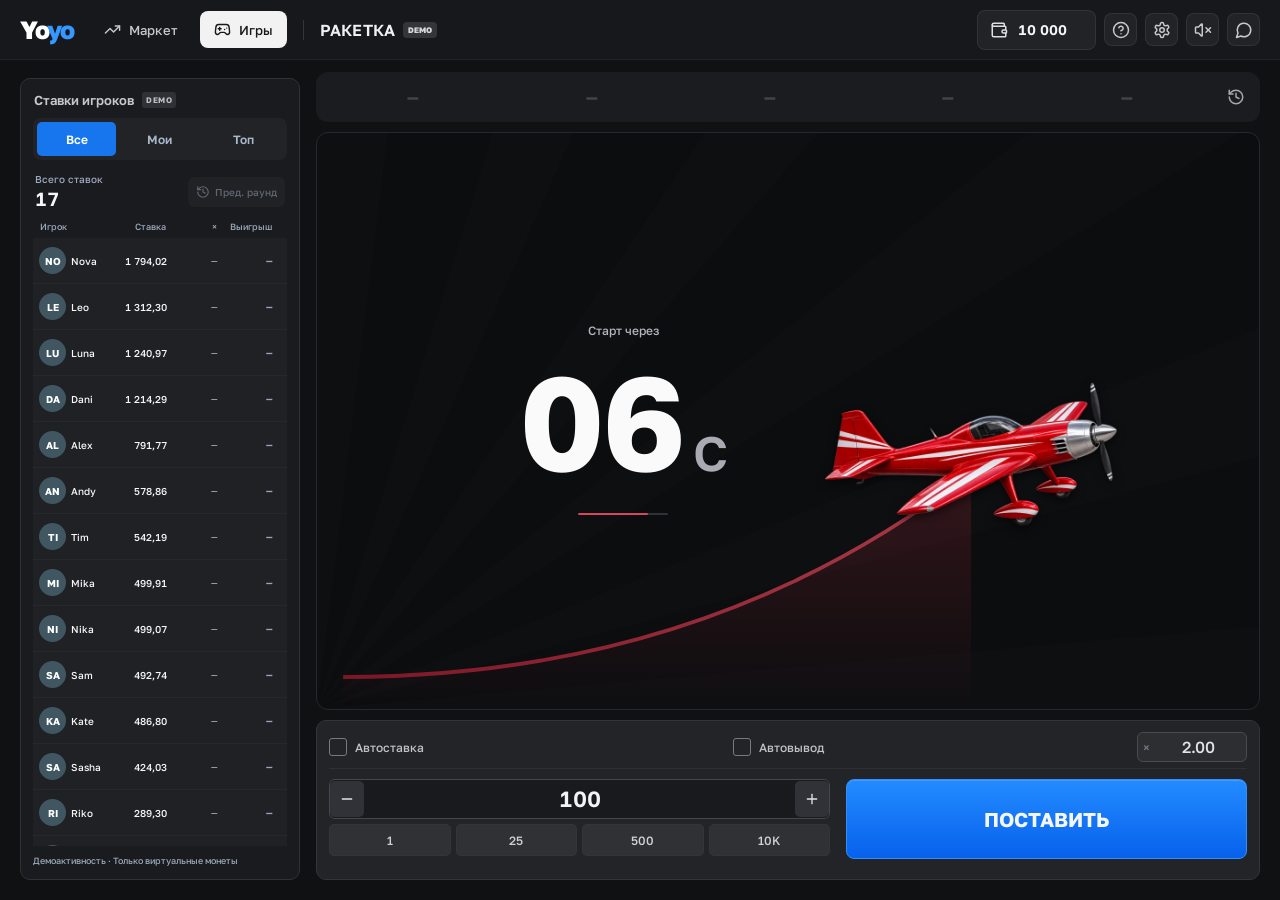
==== commit f4b6887f: "Publish airplane design, neutral history and Yoyo menu (9492f2a)" ====
--- a/index.html
+++ b/index.html
@@ -3,16 +3,16 @@
   <head>
     <meta charset="UTF-8" />
     <meta name="viewport" content="width=device-width, initial-scale=1.0, viewport-fit=cover" />
-    <meta name="theme-color" content="#191b20" />
+    <meta name="theme-color" content="#101113" />
     <meta
       name="description"
-      content="Ракетка — демоигра Yoyo Originals. Реактивный полёт, две ставки и проверяемая честность SHA-256. Только виртуальные монеты."
+      content="Ракетка — демоигра Yoyo Originals. Полёт самолёта, одна ставка и проверяемая честность SHA-256. Только виртуальные монеты."
     />
     <link rel="icon" type="image/svg+xml" href="./favicon.svg" />
-    <link rel="preload" as="image" type="image/webp" href="./pilot-flight-blue.webp" fetchpriority="high" />
+    <link rel="preload" as="image" type="image/webp" href="./plane-flight.webp" fetchpriority="high" />
     <title>Ракетка · Yoyo Originals</title>
-    <script type="module" crossorigin src="./assets/index-Dl2ajDA6.js"></script>
-    <link rel="stylesheet" crossorigin href="./assets/index-CnIV3iTJ.css">
+    <script type="module" crossorigin src="./assets/index-s6wixcTd.js"></script>
+    <link rel="stylesheet" crossorigin href="./assets/index-Boqhj6Ps.css">
   </head>
   <body>
     <div id="root"></div>
--- a/assets/index-Boqhj6Ps.css
+++ b/assets/index-Boqhj6Ps.css
@@ -0,0 +1 @@
+@font-face{font-family:Golos Text;font-style:normal;font-display:swap;font-weight:400;src:url(./golos-text-cyrillic-ext-400-normal-Bo67NYBq.woff2) format("woff2"),url(./golos-text-cyrillic-ext-400-normal-D592xEk3.woff) format("woff");unicode-range:U+0460-052F,U+1C80-1C8A,U+20B4,U+2DE0-2DFF,U+A640-A69F,U+FE2E-FE2F}@font-face{font-family:Golos Text;font-style:normal;font-display:swap;font-weight:400;src:url(./golos-text-cyrillic-400-normal-C7us6pn1.woff2) format("woff2"),url(./golos-text-cyrillic-400-normal-BwL4n7Pb.woff) format("woff");unicode-range:U+0301,U+0400-045F,U+0490-0491,U+04B0-04B1,U+2116}@font-face{font-family:Golos Text;font-style:normal;font-display:swap;font-weight:400;src:url(./golos-text-latin-ext-400-normal-BjKcJWKY.woff2) format("woff2"),url(./golos-text-latin-ext-400-normal-BXgyX_iE.woff) format("woff");unicode-range:U+0100-02BA,U+02BD-02C5,U+02C7-02CC,U+02CE-02D7,U+02DD-02FF,U+0304,U+0308,U+0329,U+1D00-1DBF,U+1E00-1E9F,U+1EF2-1EFF,U+2020,U+20A0-20AB,U+20AD-20C0,U+2113,U+2C60-2C7F,U+A720-A7FF}@font-face{font-family:Golos Text;font-style:normal;font-display:swap;font-weight:400;src:url(./golos-text-latin-400-normal-Coi1FYaD.woff2) format("woff2"),url(./golos-text-latin-400-normal-DOuJOmdK.woff) format("woff");unicode-range:U+0000-00FF,U+0131,U+0152-0153,U+02BB-02BC,U+02C6,U+02DA,U+02DC,U+0304,U+0308,U+0329,U+2000-206F,U+20AC,U+2122,U+2191,U+2193,U+2212,U+2215,U+FEFF,U+FFFD}@font-face{font-family:Golos Text;font-style:normal;font-display:swap;font-weight:500;src:url(./golos-text-cyrillic-ext-500-normal-CLsu_eDI.woff2) format("woff2"),url(./golos-text-cyrillic-ext-500-normal-InHNvB7v.woff) format("woff");unicode-range:U+0460-052F,U+1C80-1C8A,U+20B4,U+2DE0-2DFF,U+A640-A69F,U+FE2E-FE2F}@font-face{font-family:Golos Text;font-style:normal;font-display:swap;font-weight:500;src:url(./golos-text-cyrillic-500-normal-BSLQUuP1.woff2) format("woff2"),url(./golos-text-cyrillic-500-normal-hXinzVVQ.woff) format("woff");unicode-range:U+0301,U+0400-045F,U+0490-0491,U+04B0-04B1,U+2116}@font-face{font-family:Golos Text;font-style:normal;font-display:swap;font-weight:500;src:url(./golos-text-latin-ext-500-normal-9vZPKadr.woff2) format("woff2"),url(./golos-text-latin-ext-500-normal-BmtMVntR.woff) format("woff");unicode-range:U+0100-02BA,U+02BD-02C5,U+02C7-02CC,U+02CE-02D7,U+02DD-02FF,U+0304,U+0308,U+0329,U+1D00-1DBF,U+1E00-1E9F,U+1EF2-1EFF,U+2020,U+20A0-20AB,U+20AD-20C0,U+2113,U+2C60-2C7F,U+A720-A7FF}@font-face{font-family:Golos Text;font-style:normal;font-display:swap;font-weight:500;src:url(./golos-text-latin-500-normal-BznAvurO.woff2) format("woff2"),url(./golos-text-latin-500-normal-BQo4s7Kn.woff) format("woff");unicode-range:U+0000-00FF,U+0131,U+0152-0153,U+02BB-02BC,U+02C6,U+02DA,U+02DC,U+0304,U+0308,U+0329,U+2000-206F,U+20AC,U+2122,U+2191,U+2193,U+2212,U+2215,U+FEFF,U+FFFD}@font-face{font-family:Golos Text;font-style:normal;font-display:swap;font-weight:600;src:url(./golos-text-cyrillic-ext-600-normal-uuhKjiyO.woff2) format("woff2"),url(./golos-text-cyrillic-ext-600-normal-rSWq63aw.woff) format("woff");unicode-range:U+0460-052F,U+1C80-1C8A,U+20B4,U+2DE0-2DFF,U+A640-A69F,U+FE2E-FE2F}@font-face{font-family:Golos Text;font-style:normal;font-display:swap;font-weight:600;src:url(./golos-text-cyrillic-600-normal-lpQ9rVRR.woff2) format("woff2"),url(./golos-text-cyrillic-600-normal-BgvEFMNR.woff) format("woff");unicode-range:U+0301,U+0400-045F,U+0490-0491,U+04B0-04B1,U+2116}@font-face{font-family:Golos Text;font-style:normal;font-display:swap;font-weight:600;src:url(./golos-text-latin-ext-600-normal-DLLCs_GQ.woff2) format("woff2"),url(./golos-text-latin-ext-600-normal-C6iohuVX.woff) format("woff");unicode-range:U+0100-02BA,U+02BD-02C5,U+02C7-02CC,U+02CE-02D7,U+02DD-02FF,U+0304,U+0308,U+0329,U+1D00-1DBF,U+1E00-1E9F,U+1EF2-1EFF,U+2020,U+20A0-20AB,U+20AD-20C0,U+2113,U+2C60-2C7F,U+A720-A7FF}@font-face{font-family:Golos Text;font-style:normal;font-display:swap;font-weight:600;src:url(./golos-text-latin-600-normal-Bhk8uV1U.woff2) format("woff2"),url(./golos-text-latin-600-normal-B_o32mE8.woff) format("woff");unicode-range:U+0000-00FF,U+0131,U+0152-0153,U+02BB-02BC,U+02C6,U+02DA,U+02DC,U+0304,U+0308,U+0329,U+2000-206F,U+20AC,U+2122,U+2191,U+2193,U+2212,U+2215,U+FEFF,U+FFFD}@font-face{font-family:Golos Text;font-style:normal;font-display:swap;font-weight:700;src:url(./golos-text-cyrillic-ext-700-normal-D3ZaBy6G.woff2) format("woff2"),url(./golos-text-cyrillic-ext-700-normal-DPkDx3rk.woff) format("woff");unicode-range:U+0460-052F,U+1C80-1C8A,U+20B4,U+2DE0-2DFF,U+A640-A69F,U+FE2E-FE2F}@font-face{font-family:Golos Text;font-style:normal;font-display:swap;font-weight:700;src:url(./golos-text-cyrillic-700-normal-BKmY45Ip.woff2) format("woff2"),url(./golos-text-cyrillic-700-normal-ClsrbE7_.woff) format("woff");unicode-range:U+0301,U+0400-045F,U+0490-0491,U+04B0-04B1,U+2116}@font-face{font-family:Golos Text;font-style:normal;font-display:swap;font-weight:700;src:url(./golos-text-latin-ext-700-normal-0O3DoeVP.woff2) format("woff2"),url(./golos-text-latin-ext-700-normal-CezX9NlQ.woff) format("woff");unicode-range:U+0100-02BA,U+02BD-02C5,U+02C7-02CC,U+02CE-02D7,U+02DD-02FF,U+0304,U+0308,U+0329,U+1D00-1DBF,U+1E00-1E9F,U+1EF2-1EFF,U+2020,U+20A0-20AB,U+20AD-20C0,U+2113,U+2C60-2C7F,U+A720-A7FF}@font-face{font-family:Golos Text;font-style:normal;font-display:swap;font-weight:700;src:url(./golos-text-latin-700-normal-CxmN_Nfd.woff2) format("woff2"),url(./golos-text-latin-700-normal-DAuVRgMH.woff) format("woff");unicode-range:U+0000-00FF,U+0131,U+0152-0153,U+02BB-02BC,U+02C6,U+02DA,U+02DC,U+0304,U+0308,U+0329,U+2000-206F,U+20AC,U+2122,U+2191,U+2193,U+2212,U+2215,U+FEFF,U+FFFD}@font-face{font-family:Golos Text;font-style:normal;font-display:swap;font-weight:800;src:url(./golos-text-cyrillic-ext-800-normal-MgQvlP1M.woff2) format("woff2"),url(./golos-text-cyrillic-ext-800-normal-nAniE-it.woff) format("woff");unicode-range:U+0460-052F,U+1C80-1C8A,U+20B4,U+2DE0-2DFF,U+A640-A69F,U+FE2E-FE2F}@font-face{font-family:Golos Text;font-style:normal;font-display:swap;font-weight:800;src:url(./golos-text-cyrillic-800-normal-n8hjK-Mh.woff2) format("woff2"),url(./golos-text-cyrillic-800-normal-DeDNPNQP.woff) format("woff");unicode-range:U+0301,U+0400-045F,U+0490-0491,U+04B0-04B1,U+2116}@font-face{font-family:Golos Text;font-style:normal;font-display:swap;font-weight:800;src:url(./golos-text-latin-ext-800-normal-B3jauhB1.woff2) format("woff2"),url(./golos-text-latin-ext-800-normal-DctlWd28.woff) format("woff");unicode-range:U+0100-02BA,U+02BD-02C5,U+02C7-02CC,U+02CE-02D7,U+02DD-02FF,U+0304,U+0308,U+0329,U+1D00-1DBF,U+1E00-1E9F,U+1EF2-1EFF,U+2020,U+20A0-20AB,U+20AD-20C0,U+2113,U+2C60-2C7F,U+A720-A7FF}@font-face{font-family:Golos Text;font-style:normal;font-display:swap;font-weight:800;src:url(./golos-text-latin-800-normal-Dj36HFM-.woff2) format("woff2"),url(./golos-text-latin-800-normal-B_cdlg2g.woff) format("woff");unicode-range:U+0000-00FF,U+0131,U+0152-0153,U+02BB-02BC,U+02C6,U+02DA,U+02DC,U+0304,U+0308,U+0329,U+2000-206F,U+20AC,U+2122,U+2191,U+2193,U+2212,U+2215,U+FEFF,U+FFFD}:root{font-family:Golos Text,sans-serif;color:#f4f0fc;background:#0d0b14;font-synthesis:none;font-weight:450;--muted: #81798f;--purple: #a674ff;--border: #ffffff0c;--panel: #191422;--green: #8be6b4}*{box-sizing:border-box}body{margin:0;min-width:360px}button,input,a{-webkit-tap-highlight-color:transparent}button,input{font:inherit}button,a,input{outline-offset:4px}button:focus-visible,a:focus-visible,input:focus-visible{outline:2px solid #b290ff}button{cursor:pointer;border:0;color:inherit}button:disabled{cursor:default;opacity:.45}a{color:inherit;text-decoration:none}button,a{touch-action:manipulation}button{transition:background .2s,box-shadow .2s,transform .2s}button:active:not(:disabled){transform:translateY(1px)}svg{flex-shrink:0}input{min-width:0;border:0;color:inherit;background:transparent;outline:none}input:disabled{opacity:.7}::selection{background:#9d60f777}button:hover:not(:disabled){filter:brightness(1.12)}.app-shell{min-height:100dvh;background:radial-gradient(ellipse at 70% 15%,#24133316,transparent 55%),#0d0b14}.sidebar{position:fixed;left:0;top:0;bottom:0;width:78px;border-right:1px solid var(--border);display:flex;flex-direction:column;align-items:center;gap:13px;padding:25px 0 20px;background:#100e18;z-index:10}.yoyo-mark{font-size:46px;font-weight:900;line-height:.8;letter-spacing:-9px;transform:rotate(-8deg);color:#a879ff;width:39px;height:43px}.yoyo-mark span{font-size:33px;color:#efdbff;vertical-align:8px;margin-left:5px}.sidebar-divider{height:1px;background:var(--border);width:30px;margin:13px 0 8px}.nav-icon{width:48px;height:48px;display:grid;place-items:center;color:#6d657a;border-radius:14px;background:transparent;position:relative}.nav-icon.active{background:#9b61f51b;color:#b997ff;box-shadow:inset 0 0 0 1px #9b61f516}.nav-icon.active i{position:absolute;height:20px;width:3px;background:#ae7bff;left:-16px;border-radius:0 4px 4px 0;box-shadow:0 0 14px #a26cff}.sidebar-spacer{flex:1}.sidebar-label{color:#332c42;font-size:11px;font-weight:800;line-height:1.5;letter-spacing:1px;margin-bottom:18px}.main-shell{margin-left:78px}.topbar{height:89px;border-bottom:1px solid var(--border);display:flex;align-items:center;gap:25px;padding:0 42px}.wordmark{font-size:32px;font-weight:850;letter-spacing:-1.8px;display:flex;align-items:center;gap:13px}.wordmark>span{font-size:10px;text-transform:uppercase;letter-spacing:2.8px;font-weight:550;position:relative;padding-top:6px}.wordmark i{display:block;width:23px;height:2px;background:#a276e8;margin-top:6px}.header-divider{height:24px;width:1px;background:#ffffff12}.header-category{font-size:12px;color:#736b80}.header-right{margin-left:auto;display:flex;align-items:center;gap:17px}.demo-badge{font-size:10px;font-weight:650;letter-spacing:1.1px;color:#b6a4cc;display:flex;align-items:center;gap:7px}.demo-badge i{width:5px;height:5px;background:#b885ff;border-radius:50%;box-shadow:0 0 10px #a674ff77}.wallet{height:43px;display:flex;align-items:center;gap:10px;border:1px solid #ffffff0c;background:#211a2c;border-radius:11px;padding:0 10px 0 13px}.wallet strong{font-size:14px;font-weight:600;min-width:65px;font-variant-numeric:tabular-nums}.coin-icon{color:#b89be6;display:flex}.reset-button{height:27px;width:28px;display:grid;place-items:center;background:#ffffff06;border-left:1px solid #ffffff0d;border-radius:6px;color:#a39aaf}.profile-avatar{width:36px;height:36px;display:grid;place-items:center;font-size:14px;font-weight:650;color:#cab2ed;background:linear-gradient(145deg,#352541,#231b30);border:1px solid #9874b62b;border-radius:12px}main{max-width:1390px;margin:auto;padding:0 42px}.breadcrumbs{display:flex;align-items:center;gap:12px;color:#61596f;font-size:10px;padding-top:24px}.breadcrumbs a{display:flex;align-items:center;gap:7px;color:#92889f}.breadcrumbs>span:last-child{color:#a79cb7}.page-heading{display:flex;align-items:center;justify-content:space-between;margin:25px 0;gap:14px}.title-group{display:flex;gap:15px;align-items:center}.game-icon{height:54px;width:54px;display:grid;place-items:center;position:relative;background:linear-gradient(140deg,#2f214b,#21182f);border:1px solid #b17fff1a;border-radius:16px;color:#c6a1ff;box-shadow:0 8px 30px #0002}.game-icon:after{content:"";position:absolute;width:10px;height:10px;border-bottom:1px solid #be8dff;border-right:1px solid #be8dff;bottom:9px;left:10px;border-radius:0 0 4px;opacity:.5}h1{font-size:28px;font-weight:700;letter-spacing:-1px;margin:0 0 5px;display:flex;gap:12px;align-items:center}.new-badge{font-size:8px;letter-spacing:1.4px;color:#b59bd8;background:#8f5ac51a;border:1px solid #b780f414;padding:5px 7px;border-radius:5px;font-weight:550}.title-group p{margin:0;font-size:12px;color:#8a8099}.heading-actions{display:flex;gap:22px;align-items:center}.text-button{display:flex;align-items:center;gap:8px;font-size:11px;color:#a095ae;background:none;padding:12px 0}.fairness-button{display:flex;align-items:center;gap:8px;font-size:11px;color:#b7a5ce;background:#20182c;border:1px solid #b785ff14;border-radius:9px;padding:12px 14px}.fairness-button svg{color:#a779e8}.game-layout{display:grid;grid-template-columns:minmax(0,1fr) 258px;gap:22px}.game-column{min-width:0}.game-card{border:1px solid #9a73d31b;background:#15101f;border-radius:17px;overflow:hidden;box-shadow:0 14px 60px #00000018}.history-bar{display:flex;align-items:center;gap:12px;padding:12px 14px;height:58px;border-bottom:1px solid #a47acc0d;background:#181220}.history-label{display:flex;align-items:center;gap:7px;color:#72667f;font-size:10px}.history-chips{display:flex;gap:6px;overflow:auto;scrollbar-width:none;align-items:center;flex:1;min-width:0;-webkit-mask-image:linear-gradient(to right,#000 95%,transparent);mask-image:linear-gradient(to right,#000 95%,transparent)}.history-chips::-webkit-scrollbar{display:none}.history-chip{height:30px;min-width:64px;font-size:11px;letter-spacing:.1px;font-weight:550;background:#2c2340;color:#b6a0ce;border-radius:7px;padding:0 10px;white-space:nowrap;animation:chip-in .3s ease-out}.history-chip.medium{background:#422b5c;color:#d1a6ff}.history-chip.high{background:#5b3b23;color:#f7c17d}.history-empty{font-size:11px;color:#695f78;white-space:nowrap}.icon-button{height:33px;width:33px;display:grid;place-items:center;border-radius:8px;background:transparent;color:#8e809f}.history-all{background:#2b203b;width:31px;height:31px;color:#bda3d8}.scene{position:relative;height:407px;overflow:hidden;isolation:isolate;background:radial-gradient(ellipse at 70% 60%,#39235b55,transparent 60%),linear-gradient(145deg,#161020,#1a112a 55%,#191124)}.scene-grid{position:absolute;inset:0;background-image:linear-gradient(#cab5e705 1px,transparent 1px),linear-gradient(90deg,#cab5e705 1px,transparent 1px);background-size:60px 60px;-webkit-mask-image:linear-gradient(transparent,#0008);mask-image:linear-gradient(transparent,#0008)}.stars{position:absolute;inset:0}.star{position:absolute;height:2px;width:2px;background:#dcf;border-radius:50%;animation:twinkle 4s ease-in-out infinite alternate}.star--cross{width:8px;height:8px;background:#c3a0f0;clip-path:polygon(50% 0,60% 40%,100% 50%,60% 60%,50% 100%,40% 60%,0 50%,40% 40%)}.scene-top{position:absolute;top:21px;left:22px;right:22px;display:flex;justify-content:space-between;align-items:center;z-index:3}.live-label{display:flex;align-items:center;gap:7px;color:#9d88b8;text-transform:uppercase;letter-spacing:1.1px;font-size:8px;font-weight:600}.live-label i{height:5px;width:5px;border-radius:50%;background:#9e80c0}.live-label.is-live{color:#98d4bc}.live-label.is-live i{background:#8ee2b7;box-shadow:0 0 11px #96ecb96b;animation:pulse 2s infinite}.scene-round{font-family:monospace;font-size:9px;color:#6e5b85;letter-spacing:.8px}.planet{position:absolute;width:44px;height:44px;border-radius:50%;top:72px;right:74px;background:linear-gradient(145deg,#7751a33d,#34214116 70%);box-shadow:inset 1px 1px 2px #c9adff11;transform:rotate(-25deg)}.planet div{position:absolute;top:19px;left:-14px;width:72px;height:12px;border:3px solid #a785ce14;border-top-color:transparent;border-radius:50%}.orbit{position:absolute;width:580px;height:580px;border:1px solid #a780dc07;border-radius:50%;left:50%;top:22px;transform:rotate(-30deg) scaleX(1.55);pointer-events:none}.orbit--two{width:780px;height:780px;top:45px}.trajectory{position:absolute;width:100%;height:100%;inset:0}.multiplier-display{position:absolute;top:33%;left:9%;width:53%;text-align:center;z-index:2}.flight-eyebrow{font-size:9px;letter-spacing:2.2px;color:#b8a1d1;font-weight:500}.big-multiplier{font-size:clamp(66px,7.1vw,106px);font-weight:750;letter-spacing:-6px;line-height:1.24;white-space:nowrap;font-variant-numeric:tabular-nums;text-shadow:0 2px 42px #d5b4ff15}.big-multiplier>span{font-weight:450;display:inline-block;font-size:.7em;letter-spacing:-2px;color:#c3a6df;margin-left:3px}.big-multiplier>.seconds{font-size:.48em;letter-spacing:0;margin-left:10px}.flight-caption{display:flex;gap:5px;align-items:center;justify-content:center;color:#8d799f;font-size:10px;margin-top:6px}.flight-caption svg{color:#b68de6}.countdown-track{height:3px;width:106px;border-radius:3px;background:#a67bdb20;margin:18px auto 0;overflow:hidden}.countdown-track>div{background:#b17aef;height:100%;border-radius:3px;transition:width .05s linear}.pilot-position{position:absolute;transform:translate(-50%,-73%);width:148px;height:185px;z-index:2;transition:top .05s linear,left .05s linear}.pilot{width:100%;height:100%;object-fit:contain;filter:drop-shadow(0 0 13px #af64ff2f);animation:hover 3s ease-in-out infinite;position:relative;z-index:2}.jet-aura{position:absolute;width:70px;height:60px;border-radius:50%;background:#c76eff44;filter:blur(23px);left:8px;bottom:24px}.engine-spark{position:absolute;width:3px;height:3px;background:#ddb4ff;box-shadow:0 0 6px #b674ff;border-radius:50%;bottom:14px;left:14px;animation:spark 1s infinite;z-index:1}.spark-two{animation-delay:.5s;bottom:5px;left:30px}.scene--waiting .pilot-position,.scene--preparing .pilot-position{left:78%!important;top:67%!important;width:174px;height:218px}.scene--waiting .trajectory,.scene--preparing .trajectory{opacity:.3}.scene--crashed .pilot-position{animation:fly-away .65s ease-in forwards}.scene--crashed .big-multiplier,.scene--crashed .big-multiplier>span{color:#ef9cbe}.scene--crashed .flight-eyebrow{color:#cb8ba8}.scene--crashed .trajectory{opacity:.4}.crash-ring{position:absolute;width:120px;height:120px;border:1px solid #e4a5ff;border-radius:50%;left:65%;top:28%;animation:ring-out .8s ease-out forwards}.clouds{position:absolute;bottom:0;left:0;right:0;width:100%;height:64px;opacity:.8}.scene-bottom{position:absolute;bottom:14px;left:22px;right:22px;display:flex;align-items:center;justify-content:space-between;color:#716084;font-size:8px;z-index:4}.scene-bottom>span{display:flex;align-items:center;gap:5px}.scene-bottom>span:last-child{font-size:7px;letter-spacing:1.6px;color:#826d9b}.scene-toolbar{display:flex;justify-content:space-between;align-items:center;height:43px;background:#191222;padding:0 13px;border-top:1px solid #b47eff0b}.commitment-button{display:flex;gap:7px;align-items:center;background:none;color:#91819f;font-size:8px;padding:10px 0}.commitment-button>svg:first-child{color:#9f80bf}.commitment-button>span:first-of-type{font-size:9px}.commitment-button code{font-size:8px;color:#665a75;letter-spacing:.3px}.commitment-state{margin-left:6px;color:#806a94}.scene-controls{display:flex;gap:2px}.bet-panels{display:grid;grid-template-columns:1fr 1fr;gap:12px;margin-top:16px}.bet-panel{padding:15px 15px 0;background:linear-gradient(130deg,#21182e,#21192e 60%,#281b3b);border:1px solid #c38eff14;border-radius:15px;min-width:0;transition:border-color .3s}.bet-panel--flying{border-color:#7de5b52e}.bet-panel-head{display:flex;align-items:center;justify-content:space-between;gap:10px;margin-bottom:15px}.bet-number{font-size:12px;color:#b99ed5;font-weight:650;display:flex;gap:8px;align-items:center}.bet-number>span{font-size:8px;font-weight:450;letter-spacing:1.2px;color:#6e5f7e}.toggle-control{display:flex;align-items:center;gap:7px;background:none;padding:3px 0;font-size:9px;color:#9a8aa9;min-height:26px}.toggle-track{width:25px;height:15px;border-radius:12px;background:#3b2c4c;border:1px solid #ffffff04;position:relative;transition:background .2s}.toggle-track i{display:block;position:absolute;top:3px;left:3px;height:7px;width:7px;background:#8c789f;border-radius:50%;transition:transform .2s,background .2s}.checked .toggle-track{background:#9e66f0}.checked .toggle-track i{transform:translate(10px);background:#fff}.checked{color:#c8b1e0}.bet-entry-row{display:grid;grid-template-columns:minmax(0,1fr) minmax(0,1.05fr);gap:10px}.amount-box{background:#160f21;border:1px solid #b58bdf0d;border-radius:9px;min-width:0;padding:8px 6px 6px}.field-label{display:flex;align-items:center;justify-content:space-between;font-size:8px;color:#7f6d92;padding:0 5px;margin-bottom:7px}.field-label svg{color:#a089b5}.amount-input{display:flex;align-items:center;gap:2px}.amount-input>button{height:24px;width:23px;background:#2b1f3c;color:#b097ce;display:grid;place-items:center;border-radius:5px;flex-shrink:0;padding:0}.amount-input>input{text-align:center;width:100%;font-size:16px;font-weight:600;padding:0;line-height:24px;font-variant-numeric:tabular-nums}.bet-button{min-height:68px;border-radius:10px;background:linear-gradient(110deg,#833cf2,#a050fa);box-shadow:inset 0 1px #ffffff26,0 3px 18px #8a3ef322;padding:8px 3px}.bet-button>span{display:flex;align-items:center;justify-content:center;gap:3px;font-size:13px;font-weight:600;white-space:nowrap}.bet-button>span>svg{height:15px;width:15px}.bet-button>small{display:block;font-size:8px;line-height:1.4;font-weight:400;color:#e3ccff;margin-top:5px}.bet-button--cancel{background:#342544;box-shadow:inset 0 0 0 1px #b889e428}.bet-button--cancel>small{color:#9f8aaf}.bet-button--cash{background:linear-gradient(110deg,#249a74,#43b18d);box-shadow:inset 0 1px #ffffff26,0 3px 18px #3bcd7a11}.bet-button--cash>small{color:#d1ffe8}.quick-values{display:grid;grid-template-columns:repeat(4,1fr);gap:5px;margin:8px 0 13px}.quick-values>button{height:27px;border-radius:5px;background:#2e223e;color:#9a83b0;font-size:9px}.quick-values>button.selected{background:#412c59;color:#cdb1ed}.auto-cash-row{display:flex;align-items:center;justify-content:space-between;border-top:1px solid #ba91e90b;padding-top:10px;gap:12px}.target-input{display:flex;align-items:center;background:#170f22;border:1px solid #a577cb0c;border-radius:6px;width:74px;height:27px;padding:0 10px;gap:5px;color:#776288}.target-input>span{font-size:12px}.target-input input{font-size:11px;width:100%;font-weight:550;text-align:right}.target-input.enabled{color:#d0afef;border-color:#b280ef33}.bet-feedback{min-height:32px;display:flex;align-items:center;justify-content:center;gap:4px;font-size:8px;color:#766184;padding:8px 0;text-align:center;line-height:1.4}.bet-feedback.success{color:#83d7a9;animation:receipt-in .4s ease-out}.error-text{color:#ff9baf}.under-game{display:flex;justify-content:space-between;gap:10px;font-size:9px;color:#685d75;padding:15px 3px}.under-game>span{display:flex;gap:6px;align-items:center}.under-game>span:last-child svg{color:#8b6ba7}.flight-sidebar{display:flex;flex-direction:column;gap:16px}.flight-card,.how-card{border:1px solid #ad7cde0d;border-radius:14px;background:#18131f;padding:19px 17px}.card-heading{display:flex;justify-content:space-between;align-items:center;gap:8px}.card-heading h2{font-size:12px;font-weight:550;margin:0}.card-heading>svg{color:#5d4a71}.small-pill{font-size:7px;letter-spacing:1px;background:#68dba50c;color:#81ba9d;border:1px solid #68dba511;border-radius:4px;padding:4px 5px}.flight-card-round{display:flex;justify-content:space-between;align-items:center;margin:19px 0 15px;font-size:8px;color:#6f617e}.flight-card-round strong{font-size:9px;font-family:monospace;letter-spacing:.3px;font-weight:400;color:#a18bb4}.personal-bets{display:flex;flex-direction:column;gap:8px}.personal-bet{background:#21182c;border:1px solid #a775cf0c;border-radius:8px;display:flex;align-items:center;gap:8px;padding:12px 9px}.personal-bet-icon{height:28px;width:28px;border-radius:8px;display:grid;place-items:center;background:#2d203d;color:#8e6eab}.personal-bet>div{display:flex;flex-direction:column;gap:4px}.personal-bet strong{font-size:10px;font-weight:450;color:#c0afcf}.personal-bet>div>span{font-size:7px;color:#786187}.personal-bet>b{font-weight:450;font-size:11px;display:flex;gap:4px;align-items:center;margin-left:auto;color:#bda7cf}.personal-bet>b svg{color:#7b628d}.personal-bet.won{border-color:#71dbaa16}.personal-bet.won .personal-bet-icon{color:#89d3aa;background:#6dce9d14}.personal-bet.won>div>span,.personal-bet.won>b{color:#91d8ae}.flight-tips{display:flex;gap:9px;align-items:center;padding-top:18px}.tip-icon{color:#a573da}.flight-tips p{font-size:9px;line-height:1.7;color:#8c789d;margin:0}.flight-tips strong{font-weight:450;color:#b5a0c7}.how-card{padding-bottom:0}.how-card ol{list-style:none;padding:0;margin:20px 0 8px;display:flex;flex-direction:column;gap:21px}.how-card li{display:flex;gap:13px;position:relative}.how-card li+li:before{content:"";position:absolute;left:12px;top:-21px;height:21px;border-left:1px dashed #b783e626}.how-card li>span{height:27px;width:27px;background:#a36ddd0c;border:1px solid #c38aff14;border-radius:8px;font-size:9px;color:#a484bf;display:grid;place-items:center;flex-shrink:0}.how-card strong{font-size:10px;font-weight:450;color:#bdaccb}.how-card p{font-size:9px;line-height:1.7;margin:5px 0 0;color:#776485}.how-card>button{display:flex;align-items:center;justify-content:space-between;width:100%;font-size:9px;color:#a382be;background:transparent;border-top:1px solid #b582df0b;margin-top:18px;padding:13px 0}.proof-card{position:relative;display:flex;flex-direction:column;align-items:flex-start;border:1px solid #ad7cde14;border-radius:14px;overflow:hidden;background:radial-gradient(ellipse at 100% 0,#7544b32b,transparent 70%),#1b1425;padding:18px;text-align:left;flex:1;min-height:157px}.proof-card:after{content:"";position:absolute;width:140px;height:140px;right:-82px;bottom:-30px;border:1px solid #af76e41a;border-radius:50%;box-shadow:0 0 0 22px #ad7ee908,0 0 0 44px #ad7ee905}.proof-card-icon{color:#b88fe5;margin-bottom:12px}.proof-card>strong{font-size:12px;font-weight:500}.proof-card>p{font-size:9px;line-height:1.7;color:#887196;margin:7px 0 18px}.proof-card>span:last-of-type{font-size:9px;color:#b18ad1;display:flex;align-items:center;gap:9px;margin-top:auto}footer{display:flex;align-items:center;gap:18px;padding:24px 0 26px;border-top:1px solid #ffffff07;margin-top:19px}.footer-brand{display:flex;align-items:center;gap:7px;font-size:19px;font-weight:800;letter-spacing:-1px;color:#4c405b}.footer-brand span{font-size:6px;text-transform:uppercase;letter-spacing:1.3px;font-weight:500;color:#685975}footer p{font-size:8px;color:#60516d;margin:0}.footer-protocol{margin-left:auto;font-size:8px;color:#655473;display:flex;gap:6px;align-items:center}.footer-protocol>i{height:4px;width:4px;border-radius:50%;background:#729a815f}.fatal-error{border:1px solid #e29bb74a;background:#51213352;color:#eac0cf;padding:14px;margin-bottom:15px;font-size:12px;border-radius:10px}.modal{background:#1b1427;color:#eee6f8;border:1px solid #9e74c52e;border-radius:20px;width:570px;max-width:calc(100vw - 28px);max-height:calc(100dvh - 40px);padding:25px;box-shadow:0 30px 150px #0009;overflow:auto;scrollbar-width:thin;scrollbar-color:#513767 #20162e}.modal::backdrop{background:#07040dc4;-webkit-backdrop-filter:blur(7px);backdrop-filter:blur(7px)}.modal-head{display:flex;justify-content:space-between;align-items:center;gap:15px;margin-bottom:23px}.modal h2{font-size:19px;font-weight:600;letter-spacing:-.5px;margin:0}.modal-head>.icon-button{background:#2b203a}.proof-intro{display:flex;align-items:center;gap:12px;margin-bottom:23px}.proof-icon{height:47px;width:47px;display:grid;place-items:center;background:#a774eb13;color:#bb93ed;border-radius:13px}.proof-intro strong{font-size:13px;font-family:monospace;letter-spacing:.5px}.proof-intro p{font-size:10px;margin:6px 0 0;color:#927ca5}.protocol{font-size:8px;background:#2e213e;padding:6px;border-radius:5px;color:#b195cc;margin-left:auto;white-space:nowrap}.proof-tabs{display:flex;gap:4px;background:#120c1b;padding:5px;border-radius:10px;margin-bottom:19px}.proof-tabs>button{flex:1;background:transparent;border-radius:7px;padding:10px;font-size:11px;color:#8e77a4}.proof-tabs>button.active{background:#332241;color:#ddc8f4}.notice{display:flex;align-items:flex-start;gap:10px;background:#a375da0b;color:#b69cca;border:1px solid #a577d713;border-radius:9px;padding:12px;font-size:11px;line-height:1.6;margin-bottom:18px}.notice svg{margin-top:2px}.proof-fields{display:grid;grid-template-columns:1fr 1fr;gap:14px}.proof-fields>label{font-size:9px;color:#a38ab8;display:flex;flex-direction:column;gap:7px}.proof-fields>label:nth-child(-n+3){grid-column:1/-1}.proof-fields input{background:#120d1b;border:1px solid #ae82d022;border-radius:7px;font-family:monospace;font-size:11px;color:#cfb9e1;padding:12px;width:100%;min-height:40px}.proof-fields input[readonly]{color:#8d779e;border-color:#ae82d00b}.proof-fields input:not([readonly]){border-color:#9866c94d}.proof-fields input::placeholder{color:#756285;font-size:10px}.proof-actions{display:flex;gap:10px;margin:20px 0}.primary-button{background:linear-gradient(110deg,#8743dc,#a65af2);color:#fff;font-size:12px;font-weight:500;border-radius:9px;padding:13px 17px;display:flex;gap:9px;align-items:center;justify-content:center;min-height:44px}.proof-actions>.primary-button{flex:1}.proof-actions>.icon-button{height:44px;width:44px;background:#2c1f3c}.verify-result{display:flex;align-items:flex-start;gap:10px;font-size:11px;line-height:1.6;border:1px solid;padding:13px;border-radius:9px;margin-bottom:15px}.verify-result code{display:block;font-size:8px;word-break:break-all;color:#a593b6;margin-top:8px}.verify-result.valid{color:#a1e8c2;background:#4c996411;border-color:#82dba52c}.verify-result.invalid{color:#e7a2b7;background:#a23f5e0d;border-color:#ea8eb82c}.next-proof{font-size:10px;color:#a18bb5;padding:13px 0;border-top:1px solid #ad7bdd16}.next-proof summary{cursor:pointer;padding:5px 0}.next-proof code{display:block;word-break:break-all;font-size:9px;margin:10px 0;color:#c5a6de}.next-proof small{font-size:9px;color:#8f76a5}.proof-footnote{font-size:10px;line-height:1.7;color:#806a93;margin:16px 0 0}.help-hero{background:radial-gradient(at 80% 50%,#7b3fcf2b,transparent),#241a32;padding:23px;border:1px solid #bd81ff16;border-radius:12px;display:flex;align-items:center;gap:23px;color:#bc8af6}.help-hero h3{font-size:21px;font-weight:500;line-height:1.35;color:#e8d6fa;margin:0;letter-spacing:-.4px}.help-steps{padding-left:22px;display:flex;flex-direction:column;gap:15px;color:#af99c1;font-size:12px;line-height:1.7;margin:23px 0}.help-steps li::marker{color:#b384e5}.help-steps li{padding-left:6px}.wide{width:100%;margin-top:21px}.modal-description{font-size:11px;color:#a18cb5;line-height:1.7;margin-top:-5px}.empty-history{text-align:center;padding:45px 5px;color:#a17ebf}.empty-history h3{font-size:17px;font-weight:500;color:#ccaddf}.empty-history p{font-size:11px;color:#92799f}.history-list{display:flex;flex-direction:column;gap:7px;margin-top:20px}.history-list>button{display:flex;align-items:center;justify-content:space-between;gap:10px;padding:14px 12px;background:#251b32;border-radius:8px;font-size:10px;color:#a68bbd}.history-list>button>span:first-child{display:flex;gap:9px;align-items:center;font-family:monospace}.history-list>button>span:nth-child(2){color:#d4b8e8;font-size:13px}.history-list>button>span:nth-child(3){font-size:8px;color:#816890}.purple-text{color:#c68dff!important}.toast{position:fixed;bottom:30px;left:50%;transform:translate(-50%);display:flex;align-items:center;gap:10px;max-width:calc(100vw - 28px);padding:15px 18px;background:#30203f;border:1px solid #b980f333;border-radius:12px;box-shadow:0 8px 60px #0008;font-size:11px;z-index:100;color:#d7bcec;animation:receipt-in .25s ease-out}.toast>button{display:grid;place-items:center;background:transparent;color:#ac8ac1;padding:0;margin-left:4px}@keyframes hover{0%,to{transform:translateY(0) rotate(-2deg)}50%{transform:translateY(-7px) rotate(1deg)}}@keyframes twinkle{to{opacity:.12}}@keyframes pulse{50%{opacity:.5}}@keyframes spark{to{transform:translate(-30px,28px);opacity:0}}@keyframes fly-away{to{transform:translate(200%,-240%) scale(.3);opacity:0}}@keyframes ring-out{to{transform:scale(3);opacity:0}}@keyframes receipt-in{0%{opacity:0;translate:0 5px}to{opacity:1;translate:0 0}}@keyframes chip-in{0%{opacity:0;transform:scale(.8)}to{opacity:1;transform:scale(1)}}@media(min-width:1600px){main{max-width:1430px}.scene{height:470px}.game-layout{grid-template-columns:minmax(0,1fr) 280px}.flight-card,.how-card,.proof-card{padding:23px}.big-multiplier{font-size:120px}.pilot-position{width:185px;height:230px}.scene--waiting .pilot-position{width:200px;height:250px}.bet-panel{padding:18px 20px 0}.bet-button{min-height:78px}.bet-button>span{font-size:15px}.bet-button>small{font-size:10px}.amount-input>input{font-size:20px}.field-label{font-size:9px}.toggle-control{font-size:10px}.bet-number>span{font-size:9px}.bet-panel-head{margin-bottom:17px}.bet-feedback{min-height:37px;font-size:9px}.scene-bottom{bottom:18px}.how-card ol{gap:29px}.how-card li+li:before{height:29px;top:-29px}}@media(max-width:1200px){.topbar{padding:0 26px}main{padding:0 26px}.game-layout{grid-template-columns:minmax(0,1fr) 225px;gap:16px}.flight-card,.how-card,.proof-card{padding:16px 13px}.bet-panel{padding:13px 11px 0}.bet-entry-row{gap:7px}.bet-button>span{font-size:11px}.bet-button>small{font-size:7px}.scene{height:365px}.big-multiplier{font-size:79px}.pilot-position{width:130px;height:164px}.scene--waiting .pilot-position{width:150px;height:190px}.personal-bet{padding:10px 7px;gap:6px}.personal-bet-icon{height:25px;width:25px}.personal-bet>b{font-size:10px}.how-card ol{gap:16px}.how-card li+li:before{height:16px;top:-16px}.proof-card{min-height:145px}.footer-protocol{display:none}}@media(max-width:1020px){.game-layout{grid-template-columns:minmax(0,1fr)}.flight-sidebar{display:none}.scene{height:400px}.pilot-position{width:155px;height:195px}.scene--waiting .pilot-position{width:180px;height:225px}.big-multiplier{font-size:100px}.bet-button>span{font-size:14px}.bet-button>small{font-size:9px}.bet-panel{padding:16px 17px 0}.toggle-control{font-size:10px}.scene-top{top:23px}.header-category,.header-divider{display:none}.bet-feedback{font-size:9px}.amount-box{padding:9px 8px 7px}.bet-entry-row{gap:11px}.bet-button{min-height:72px}.field-label{font-size:9px}.amount-input>input{font-size:19px}.quick-values>button{font-size:10px;height:29px}.auto-cash-row{padding-top:9px}}@media(max-width:680px){.sidebar{display:none}.main-shell{margin-left:0}.topbar{height:73px;padding:0 20px;gap:8px}.wordmark{font-size:29px;gap:9px}.wordmark>span{font-size:7px;letter-spacing:1.5px}.wordmark i{width:18px;margin-top:4px}.header-right{gap:10px}.profile-avatar{display:none}.wallet{height:38px;gap:7px;padding:0 7px 0 10px;border-radius:9px}.wallet strong{font-size:12px;min-width:54px}.coin-icon svg{width:16px;height:16px}.demo-badge{font-size:7px;letter-spacing:.7px;gap:4px}.demo-badge i{width:4px;height:4px}.reset-button{width:24px;height:25px}.reset-button svg{width:14px}.breadcrumbs{padding-top:17px;font-size:9px;gap:7px}.breadcrumbs>span:last-child{display:none}.breadcrumbs>svg:last-of-type{display:none}main{padding:0 16px}.page-heading{margin:22px 0 21px;gap:5px}.game-icon{width:44px;height:44px;border-radius:13px}.game-icon svg{height:22px;width:22px}.title-group{gap:10px}h1{font-size:24px;gap:8px;margin-bottom:5px}.new-badge{font-size:6px;padding:4px 5px;letter-spacing:1px}.title-group p{font-size:10px}.heading-actions{gap:11px}.heading-actions .text-button{padding:12px 2px}.heading-actions .text-button>span{display:none}.fairness-button{padding:10px;gap:5px;border-radius:8px}.fairness-button span{font-size:9px}.fairness-button svg{width:15px;height:15px}.game-card{border-radius:14px}.history-bar{padding:10px;height:51px;gap:9px}.history-label>span{display:none}.history-label{padding:0 1px}.history-chip{height:28px;min-width:59px;font-size:10px;border-radius:6px}.history-empty{font-size:9px}.history-all{height:29px;width:29px}.scene{height:320px}.scene-top{top:17px;left:17px;right:17px}.live-label{font-size:6px;letter-spacing:1px;gap:5px}.scene-round{font-size:7px}.multiplier-display{left:4%;top:34%;width:57%}.big-multiplier{font-size:75px;letter-spacing:-4px;line-height:1.2}.flight-eyebrow{font-size:7px;letter-spacing:1.3px}.flight-caption{font-size:8px;gap:3px;margin-top:8px}.flight-caption svg{width:11px;height:11px}.pilot-position{width:107px;height:139px}.scene--waiting .pilot-position,.scene--preparing .pilot-position{width:130px;height:163px;left:78%!important;top:70%!important}.planet{width:34px;height:34px;right:44px;top:56px}.planet div{width:54px;height:10px;left:-11px;top:15px;border-width:2px}.clouds{height:47px}.scene-bottom{left:14px;right:14px;bottom:11px;font-size:6px}.scene-bottom svg{width:10px;height:10px}.scene-bottom>span:last-child{font-size:5px;letter-spacing:1px}.scene-toolbar{height:40px;padding:0 9px}.commitment-button{gap:5px;font-size:7px}.commitment-button>span:first-of-type{font-size:7px}.commitment-button code{font-size:7px;letter-spacing:0}.commitment-state{font-size:6px;margin-left:3px}.scene-controls>.icon-button{width:27px;height:29px}.fullscreen-button{display:none}.countdown-track{width:80px;height:2px;margin-top:15px}.bet-panels{margin-top:12px;gap:12px;grid-template-columns:1fr}.bet-panel{padding:14px 15px 0;border-radius:13px}.bet-panel-head{margin-bottom:11px}.bet-number{font-size:12px}.bet-number>span{font-size:8px}.toggle-control{font-size:10px;min-height:30px;gap:8px}.toggle-track{width:28px;height:16px}.toggle-track i{width:8px;height:8px}.checked .toggle-track i{transform:translate(11px)}.bet-entry-row{grid-template-columns:minmax(0,1fr) minmax(0,1.15fr);gap:12px}.amount-box{padding:8px 7px 7px;border-radius:8px}.field-label{font-size:8px;margin-bottom:5px}.amount-input>button{height:27px;width:27px;border-radius:5px}.amount-input>input{font-size:21px;font-weight:550}.bet-button{min-height:65px;border-radius:9px}.bet-button>span{font-size:15px;gap:5px}.bet-button>span>svg{height:17px;width:17px}.bet-button>small{font-size:8px;margin-top:5px}.quick-values{margin:8px 0 9px;gap:6px}.quick-values>button{height:30px;font-size:10px}.auto-cash-row{padding-top:6px}.target-input{height:31px;width:85px}.target-input>input{font-size:12px}.bet-feedback{min-height:29px;font-size:8px;padding:6px 0}.under-game{font-size:7px;padding:13px 1px;gap:6px}.under-game>span{gap:4px}.under-game svg{width:11px;height:11px}footer{gap:13px;padding:20px 0;margin-top:7px;align-items:flex-start}footer p{font-size:7px;line-height:1.7;max-width:190px}.footer-brand{font-size:17px;gap:6px}.footer-brand span{font-size:5px;letter-spacing:1px}.mobile-bottom-label{display:flex;align-items:center;gap:9px;padding:13px 17px;border-top:1px solid #ffffff05;color:#655373;font-size:7px;letter-spacing:1px;background:#100d17}.mobile-bottom-label>span:last-child{margin-left:auto;display:flex;gap:4px;align-items:center;letter-spacing:0;font-size:7px}.toast{bottom:20px;font-size:10px;padding:13px 12px;min-width:280px;line-height:1.5}.modal{padding:20px 17px;border-radius:16px}.modal h2{font-size:18px}.modal-head{margin-bottom:19px}.proof-intro{gap:9px}.proof-intro p{font-size:9px}.protocol{font-size:6px;padding:5px}.proof-fields{gap:12px}.proof-fields>label{font-size:8px}.proof-fields input{font-size:10px;padding:11px 9px}.proof-footnote{font-size:9px}.help-hero{padding:20px 16px;gap:17px}.help-hero h3{font-size:19px}.help-steps{font-size:11px}.history-list>button{padding:13px 9px;gap:6px}.history-list>button>span:first-child{font-size:9px;gap:6px}.history-list>button>span:nth-child(3){font-size:7px}.history-list svg{width:14px}}@media(max-width:390px){.topbar{padding:0 15px}.wordmark{font-size:27px;gap:7px}.wordmark>span{font-size:6px;letter-spacing:1.2px}.header-right{gap:8px}.demo-badge{font-size:6px}main{padding:0 12px}.game-icon{display:none}.title-group{gap:0}h1{font-size:25px}.heading-actions{gap:9px}.scene{height:295px}.big-multiplier{font-size:69px}.pilot-position{width:99px;height:127px}.scene--waiting .pilot-position{width:120px;height:151px}.flight-caption{font-size:7px}.bet-panel{padding:13px 13px 0}.commitment-state{display:none}.under-game>span:last-child{font-size:6px}.wallet strong{min-width:50px}}@media(prefers-reduced-motion:reduce){*,*:before,*:after{animation:none!important;transition:none!important;scroll-behavior:auto!important}.scene--crashed .pilot-position{opacity:.25}.crash-ring{display:none}}@media(max-width:680px){.toggle-control{min-height:36px}.quick-values>button{height:36px;font-size:11px}.amount-input>button{height:33px;width:30px}.field-label{font-size:9px}.bet-button{min-height:71px}.bet-feedback{font-size:9px;min-height:32px}.target-input{height:34px}.scene--flying .pilot-position{transition:top .1s linear,left .1s linear}.history-empty{white-space:normal;line-height:1.4}}.round-summary{display:flex;align-items:center;gap:20px;padding:15px;border-radius:10px;background:#b475fa0c;border:1px solid #b475fa15;margin-bottom:18px}.round-summary>strong{font-size:30px;font-weight:650;color:#d6b4ff;letter-spacing:-1px}.round-summary>div{display:flex;flex-direction:column;gap:5px}.round-summary span{font-size:11px;color:#c9addd}.round-summary small{font-size:9px;color:#9477a8}.scene--flying .pilot-position{animation:launch .6s ease-out}@keyframes launch{0%{transform:translate(-50%,-65%) rotate(-8deg) scale(.92)}to{transform:translate(-50%,-73%) rotate(0) scale(1)}}:root{color:#f5f6f8;background:#191b20;--muted: #969aa4;--purple: #70b4ff;--border: #ffffff0d;--panel: #24262c;--green: #66dbac}button:focus-visible,a:focus-visible,input:focus-visible{outline-color:#69baff}::selection{background:#2686ff66}.app-shell{background:radial-gradient(ellipse at 50% 0,#25304333,transparent 65%),#191b20}.sidebar{background:#1d1f24;border-color:#ffffff09}.sidebar-label{color:#555a66}.yoyo-mark{color:#439cff}.yoyo-mark span{color:#c9e6ff}.nav-icon{color:#8d929d}.nav-icon.active{color:#79bdff;background:#2783fa1c;box-shadow:inset 0 0 0 1px #388aff25}.nav-icon.active i{background:#328eff;box-shadow:0 0 12px #328eff55}.topbar{height:68px;padding:0 28px;background:#1d1f24;border-color:#ffffff09}.wordmark i{background:#3797ff}.header-category,.demo-badge{color:#9298a4}.demo-badge i{background:#4fa6ff;box-shadow:0 0 10px #318bff55}.header-right{gap:12px}.wallet{height:40px;background:#272a31;border-color:#ffffff0c;border-radius:12px}.wallet strong{color:#f5f7fa}.coin-icon,.reset-button{color:#8fcaff}.reset-button{background:#ffffff05}.language-switcher{display:flex;gap:2px;padding:3px;background:#272a31;border:1px solid #ffffff0d;border-radius:11px}.language-switcher button{min-height:32px;min-width:32px;padding:5px;border-radius:8px;color:#959aa6;background:transparent;font-size:10px;font-weight:650}.language-switcher button[aria-pressed=true]{color:#fff;background:linear-gradient(#429eff,#1766ef);box-shadow:inset 0 1px #ffffff3d,0 2px 7px #0665ff26}main{max-width:1320px;padding:0 28px}.breadcrumbs{padding-top:18px}.breadcrumbs,.breadcrumbs a{color:#8c929e}.breadcrumbs>span:last-child{color:#d0d5de}.page-heading{margin:18px 0}.title-group p{color:#9299a5}.game-icon{width:46px;height:46px;color:#78baff;background:#2c3441;border-color:#438eff26;box-shadow:none}.game-icon:after{border-color:#75b8ff}.new-badge{color:#8fc6ff;background:#247aff16;border-color:#388eff25}.heading-actions{gap:14px}.text-button{color:#a1a8b4}.fairness-button{color:#c1cfdf;background:#292d35;border-color:#ffffff0b}.fairness-button svg{color:#74b8ff}.game-layout{grid-template-columns:minmax(0,1fr) 240px;gap:20px}.game-card{border:0;border-radius:0;background:none;box-shadow:none;overflow:visible}.history-bar{height:40px;margin-bottom:8px;padding:4px 0;border:0;background:none;gap:10px}.history-label{color:#9097a3}.history-chips{gap:6px}.history-chip{height:30px;min-width:64px;color:#b7d8ff;background:#293e5d;border-radius:8px;font-size:11px;box-shadow:inset 0 1px #ffffff08}.history-chip.medium{background:#244c73;color:#8cd5ff}.history-chip.high{background:#504027;color:#ffd68d}.history-empty{font-size:11px;color:#858d9b}.history-all{width:32px;height:32px;background:#292c33;color:#a7b1c0}.scene{height:350px;border:1px solid #ffffff10;border-radius:17px;background:radial-gradient(ellipse at 76% 42%,#28569438,transparent 65%),linear-gradient(140deg,#1b202a,#1b2638 70%,#1c2633)}.scene-grid{opacity:.5;background-image:linear-gradient(#9dc7ff07 1px,transparent 1px),linear-gradient(90deg,#9dc7ff07 1px,transparent 1px)}.star{background:#b4d5ff}.star--cross{background:#91b8e5}.live-label{color:#a1b5d0}.live-label.is-live{color:#7cdbb6}.scene-round{color:#7588a4}.planet{background:linear-gradient(145deg,#7cacf332,#29466913 70%);box-shadow:inset 1px 1px 2px #d0e4ff0d}.planet div{border-color:#7cbbff17;border-top-color:transparent}.orbit{border-color:#9fc8ff0b}.flight-eyebrow{color:#9dc0e8;font-size:9px;letter-spacing:1.4px}.big-multiplier{color:#f4f8ff;font-size:94px;text-shadow:0 0 38px #5a9cff22}.big-multiplier>span{color:#8cbfff}.flight-caption{color:#9aabc1}.flight-caption svg{color:#7cbcff}.countdown-track{background:#65abff1f;margin-top:12px}.countdown-track>div{background:#4fa4ff}.pilot{filter:drop-shadow(0 0 12px #4598ff28)}.jet-aura{background:#439cff33}.engine-spark{background:#a8d9ff;box-shadow:0 0 6px #60b6ff}.scene--crashed .big-multiplier,.scene--crashed .big-multiplier>span{color:#ff9eac}.scene--crashed .flight-eyebrow{color:#ea9eac}.crash-ring{border-color:#82baff}.scene-bottom{color:#6e83a1}.scene-bottom>span:last-child{color:#7891b2}.scene-toolbar{height:34px;padding:0 4px;background:none;border:0}.commitment-button{color:#8396b1;padding:8px 0}.commitment-button>svg:first-child{color:#76b6ff}.commitment-button code{color:#71849e}.commitment-state{color:#768aa5}.scene-controls .icon-button{color:#b0b9c8}.scene-controls .icon-button[aria-pressed=true]{color:#79bbff}.bet-panels{grid-template-columns:repeat(2,minmax(0,1fr));margin-top:4px;gap:12px}.bet-panel{position:relative;padding:10px 10px 4px;border:1px solid #ffffff0c;border-radius:17px;background:linear-gradient(145deg,#292b31,#24262c);box-shadow:inset 0 1px #ffffff03}.bet-panel--flying{border-color:#4eaeff40}.bet-settings{display:grid;grid-template-columns:1fr 1.1fr 77px;align-items:center;gap:5px;padding:0;margin-bottom:8px}.toggle-control{min-height:32px;font-size:10px;font-weight:550;gap:6px;padding:0;color:#b5b9c2;white-space:nowrap}.toggle-control:disabled{opacity:.7}.toggle-track{width:19px;height:19px;display:grid;place-items:center;flex-shrink:0;border:1px solid #ffffff12;border-radius:5px;background:#1b1d22;box-shadow:inset 0 1px 3px #0004}.toggle-track svg{width:12px;height:12px}.checked .toggle-track{background:linear-gradient(#3c9cff,#1e73ec);border-color:#70baff55;color:#fff}.target-input{width:100%;height:32px;border-radius:8px;padding:0 7px;gap:4px;background:#191b20;border:1px solid #ffffff0a;color:#929ba9}.target-input>span{color:#707d90;font-size:12px}.target-input input{text-align:right;font-size:16px;font-weight:550}.target-input.enabled{color:#c2e1ff;border-color:#3d9aff65;background:#1d2b3b}.bet-entry-row{grid-template-columns:minmax(0,1fr) minmax(0,1.1fr);gap:8px}.stake-controls{min-width:0;padding:0}.amount-box{background:#131519;border:1px solid #ffffff09;border-radius:10px;padding:3px}.amount-input{height:37px;gap:3px}.amount-input>button{width:26px;height:30px;border-radius:7px;background:#24272e;color:#969fac}.amount-input>button svg{width:16px;height:16px}.amount-input>input{font-size:19px;font-weight:600;line-height:28px}.amount-coin{color:#5bb7ff;width:13px;height:13px}.quick-values{margin-top:5px;gap:4px}.quick-values>button{height:25px;border-radius:7px;border:1px solid #ffffff08;background:#303239;color:#afb5c0;font-size:10px}.quick-values>button.selected{background:#23476c;color:#b2d9ff;border-color:#449dff36}.bet-button{min-height:74px;padding:9px 5px;border:1px solid #73b5ff38;border-radius:13px;background:linear-gradient(180deg,#429fff,#1767fa);box-shadow:inset 0 1px #c5e4ff59,0 9px 20px #0b66ff24}.bet-button>span{font-size:18px;font-weight:650;text-transform:none;letter-spacing:-.3px;column-gap:6px;flex-wrap:wrap}.bet-button>small{color:#d6eaff;font-size:9px;margin-top:5px;font-weight:450}.bet-button:hover:not(:disabled){filter:brightness(1.08);box-shadow:inset 0 1px #d8eeff77,0 8px 24px #167aff38}.bet-button--cancel{background:linear-gradient(#414753,#333a47);border-color:#737e9629;box-shadow:inset 0 1px #ffffff16}.bet-button--cancel>small{color:#bec9da}.bet-button--cash{background:linear-gradient(#28c99b,#11926f);border-color:#6ce0bd66;box-shadow:inset 0 1px #caffec4f,0 7px 20px #11b4871c}.bet-button--cash>small{color:#d3fff1}.cash-multiplier{font-size:16px;font-weight:550}.bet-feedback{min-height:23px;padding:5px 0 2px;font-size:9px;line-height:1.4;color:#969fac}.bet-feedback.success{color:#79e0b7;font-weight:600}.error-text{color:#ffabb5}.under-game{padding-top:12px;font-size:9px;color:#7d8898}.flight-card,.how-card{background:#24262c;border-color:#ffffff09}.card-heading>svg{color:#8299b8}.flight-card-round,.flight-card-round strong{color:#8c9eb8}.personal-bet{background:#2b2f37;border-color:#ffffff07}.personal-bet-icon{background:#2d425c;color:#7dbbff}.personal-bet strong{color:#dbe7f5}.personal-bet>div>span{color:#929caa}.personal-bet>b{color:#a9c8ee}.flight-tips p,.how-card p{color:#8c98a9}.flight-tips strong,.how-card strong{color:#ccd7e7}.tip-icon{color:#80bfff}.how-card li>span{background:#2a3d57;border-color:#4f95e42b;color:#9bcaff}.how-card>button{color:#8cc5ff;border-color:#ffffff0b}.proof-card{background:radial-gradient(ellipse at 100% 0,#2b82dd26,transparent 70%),#242a34;border-color:#5c9fe528}.proof-card>p{color:#8e9db1}.proof-card>svg,.under-game svg{color:#77b7ff}.proof-card>span:last-of-type{color:#94caff}.purple-text{color:#83bfff}footer{padding:18px 0;border-color:#ffffff08}footer p,.footer-protocol{color:#747f90}.footer-brand{color:#778393}.footer-brand span{color:#8496ae}.mobile-bottom-label{display:none}.modal{background:#24272e;border-color:#ffffff15;color:#edf1f7;scrollbar-color:#536174 #24272e}.modal::backdrop{background:#090d14bd}.modal-head>.icon-button{background:#343a44;color:#d3deec}.proof-intro p,.modal-description{color:#9ba8bb}.proof-icon{color:#86c2ff;background:#318bff18}.protocol{color:#a9c8ef;background:#303d50}.proof-tabs{background:#191e26}.proof-tabs>button{color:#8e9eb5}.proof-tabs>button.active{background:#2a4e79;color:#d5e9ff}.proof-fields>label{color:#b6c6db}.proof-fields input{background:#171d26;border-color:#4d65824d;color:#e0ecfb}.proof-fields input[readonly]{color:#93a9c7;border-color:#47628436}.proof-actions>.icon-button{background:#31445f;color:#b5d7ff}.primary-button{background:linear-gradient(#429fff,#1767fa);box-shadow:inset 0 1px #c5e4ff4d,0 5px 18px #0b66ff26}.notice{background:#318bff09;border-color:#609bdb2b;color:#b6c8e0}.proof-footnote{color:#95a5bb}.next-proof{color:#aec9ec;border-color:#4d719a47}.next-proof small,.verify-result code{color:#8da5c3}.round-summary{background:#318bff0a;border-color:#5799e123}.round-summary>strong{color:#9dccff}.round-summary span{color:#b0c8e7}.round-summary small{color:#8c9fb8}.help-hero{background:radial-gradient(at 80% 50%,#307ed733,transparent),#29384b;border-color:#5194df2b}.help-steps{color:#c7d6eb}.history-list>button{background:#2d3745;color:#bad0eb}.empty-history p{color:#97aac4}.toast{background:#30445f;color:#e0eeff}@media(min-width:1600px){.scene{height:390px}}@media(max-width:1200px){.game-layout{grid-template-columns:minmax(0,1fr) 220px;gap:16px}.bet-panels{grid-template-columns:minmax(0,1fr)}}@media(max-width:1020px){.game-layout{grid-template-columns:minmax(0,1fr)}.flight-sidebar{display:none}main{max-width:820px}.scene{height:330px}.bet-panels{grid-template-columns:repeat(2,minmax(0,1fr))}}@media(max-width:680px){body{min-width:320px}.app-shell{min-height:100svh}.sidebar,.header-divider,.header-category,.demo-badge,.breadcrumbs,.game-icon,.title-group p,.new-badge,footer,.mobile-bottom-label{display:none}.main-shell{margin-left:0}.topbar{height:48px;padding:0 10px;gap:8px;background:#1d1f24}.wordmark{font-size:25px;gap:6px;letter-spacing:-1.6px}.wordmark>span{font-size:6px;letter-spacing:1px;padding-top:3px}.wordmark i{height:2px;width:17px;margin-top:3px}.header-right{gap:6px}.wallet{height:34px;gap:5px;padding:0 5px 0 8px;border-radius:10px}.wallet strong{font-size:12px;min-width:43px;max-width:80px;overflow:hidden;text-overflow:ellipsis}.coin-icon svg{width:14px;height:14px}.reset-button{width:25px;height:28px}.language-switcher{gap:0;padding:2px;border-radius:9px}.language-switcher button{min-width:27px;min-height:28px;padding:3px;font-size:9px;border-radius:6px}main{padding:0 8px}.page-heading{height:36px;margin:0 0 6px;gap:4px}.title-group{gap:0}h1{font-size:19px;line-height:1;letter-spacing:-.6px;margin:0}.heading-actions{gap:6px}.text-button{min-width:32px;height:32px;padding:0;justify-content:center}.text-button>span{display:none}.fairness-button{min-height:30px;padding:5px 8px;gap:5px;border-radius:8px}.fairness-button>span{font-size:10px}.fairness-button>svg{width:14px;height:14px}.game-layout{gap:0}.history-bar{height:32px;padding:2px 0;gap:6px;margin-bottom:6px}.history-label{display:none}.history-chips{gap:5px}.history-chip{min-width:57px;height:28px;border-radius:7px;padding:0 9px;font-size:10px}.history-empty{font-size:10px;white-space:nowrap}.history-all{width:29px;height:28px;border-radius:7px}.scene{height:clamp(108px,calc(100svh - 456px),290px);border-radius:14px}.scene-top{top:11px;left:12px;right:12px}.live-label{font-size:7px;letter-spacing:.5px;gap:5px}.scene-round{font-size:7px}.multiplier-display{top:28%;left:3%;width:58%}.flight-eyebrow{font-size:7px;letter-spacing:.8px}.big-multiplier{font-size:clamp(48px,16vw,72px);line-height:1.12;letter-spacing:-3px}.big-multiplier--long{font-size:39px;letter-spacing:-1px}.flight-caption{font-size:8px;margin-top:4px;gap:3px}.flight-caption>svg{width:11px;height:11px}.countdown-track{width:88px;margin-top:9px}.pilot-position{width:105px;height:130px}.scene--waiting .pilot-position,.scene--preparing .pilot-position{width:116px;height:144px;top:75%!important}.planet{width:29px;height:29px;top:26px;right:39px}.planet div{width:50px;height:9px;top:12px;left:-11px;border-width:2px}.clouds{height:40px;opacity:.6}.scene-bottom{left:11px;right:11px;bottom:8px;font-size:6px}.scene-bottom>span>svg{width:9px;height:9px}.scene-bottom>span:last-child{font-size:5px;letter-spacing:.8px}.scene-toolbar{height:28px;padding:0 3px}.commitment-button{gap:5px;height:28px;padding:0}.commitment-button>span:first-of-type,.commitment-button code{font-size:7px}.commitment-state{display:none}.scene-controls .icon-button{width:30px;height:28px}.scene-controls .fullscreen-button{display:none}.bet-panels{grid-template-columns:minmax(0,1fr);gap:8px;margin-top:0}.bet-panel{padding:6px 8px;border-radius:14px}.bet-settings{grid-template-columns:1fr 1.1fr 73px;gap:4px;height:30px;margin-bottom:4px;padding:0}.toggle-control{min-height:30px;height:30px;gap:6px;font-size:11px}.toggle-track{height:18px;width:18px;border-radius:5px}.target-input{height:30px;padding:0 6px;border-radius:8px}.target-input input{font-size:16px}.bet-entry-row{grid-template-columns:minmax(0,1fr) minmax(0,1.12fr);gap:8px;min-height:64px}.amount-box{padding:1px 3px;border-radius:8px}.amount-input{height:32px;gap:2px}.amount-input>button{width:25px;height:28px;border-radius:6px}.amount-input>input{font-size:18px;line-height:26px}.amount-coin{width:11px;height:11px}.quick-values{margin:4px 0 0;gap:3px}.quick-values>button{height:25px;font-size:10px;border-radius:6px}.bet-button{min-height:64px;border-radius:11px;padding:7px 3px}.bet-button>span{font-size:18px;letter-spacing:-.3px;column-gap:5px}.bet-button--cash>span{font-size:16px}.cash-multiplier{font-size:14px}.bet-button>small{font-size:8px;margin-top:4px;line-height:1.3}.bet-feedback{min-height:18px;padding:3px 0 0;font-size:9px;line-height:15px}.bet-feedback.success{font-size:10px}.under-game{padding:6px 2px 8px;font-size:8px}.under-game>span:last-child{display:none}.modal{padding:18px 15px}.proof-fields input{font-size:16px}.proof-fields>label{font-size:10px}.proof-footnote{font-size:10px}}@media(max-width:359px){.wordmark>span{display:none}.toggle-control{gap:4px;font-size:10px}.bet-settings{grid-template-columns:.95fr 1.05fr 70px}.bet-button>span{font-size:16px}}@media(max-width:680px)and (max-height:620px){.flight-caption{display:none}.multiplier-display{top:29%}.flight-eyebrow{font-size:6px}.big-multiplier{font-size:51px}.pilot-position{width:88px;height:109px}.scene--waiting .pilot-position,.scene--preparing .pilot-position{width:95px;height:118px}}@media(prefers-reduced-motion:reduce){.pilot-position,.countdown-track>div{transition:none}}.main-shell{margin-left:0}.topbar{height:60px;padding:0 max(20px,calc((100% - 940px)/2));background:transparent}.wordmark{font-size:28px}main{max-width:980px;padding:0 20px 16px}.page-heading{height:46px;margin:6px 0 12px}.page-heading h1{margin:0;font-size:20px;font-weight:550;letter-spacing:-.5px}.heading-actions{gap:4px}.heading-actions .icon-button{color:#8995a6}.heading-actions .fairness-control,.heading-actions .icon-button[aria-pressed=true]{color:#7bb9ff}.heading-actions .icon-button:hover{background:#ffffff06}.game-layout{grid-template-columns:minmax(0,1fr);gap:0}.history-bar{height:32px;margin-bottom:8px}.scene{height:380px;background:linear-gradient(135deg,#1b222e,#1d2b40);box-shadow:none}.scene-grid{display:none}.stars{opacity:.5}.flight-eyebrow{font-size:11px;font-weight:450;text-transform:none;letter-spacing:.2px;color:#95aac6;margin-bottom:4px}.big-multiplier{text-shadow:none;font-weight:650}.countdown-track{height:2px;width:84px}.clouds{opacity:.35}.bet-panels{grid-template-columns:repeat(2,minmax(0,1fr));margin-top:12px}.bet-panel{background:#25282e;box-shadow:none}.bet-button{box-shadow:inset 0 1px #c5e4ff40}.bet-button:hover:not(:disabled){box-shadow:inset 0 1px #c5e4ff60}.bet-button--cancel,.bet-button--cash{box-shadow:inset 0 1px #ffffff20}@media(max-width:680px){.topbar{height:48px;padding:0 10px}.wordmark{font-size:25px}main{padding:0 8px 8px}.page-heading{height:36px;margin:0 0 6px}.page-heading h1{font-size:18px}.heading-actions{gap:3px}.heading-actions .icon-button{height:32px;width:30px}.heading-actions .fullscreen-button{display:none}.history-bar{height:32px;margin-bottom:6px}.scene{height:clamp(108px,calc(100svh - 380px),360px)}.app-shell[data-has-history=true] .scene{height:clamp(108px,calc(100svh - 418px),360px)}.flight-eyebrow{font-size:10px;letter-spacing:0}.multiplier-display{top:33%}.pilot-position{width:112px;height:139px}.scene--waiting .pilot-position,.scene--preparing .pilot-position{width:120px;height:149px}.bet-panels{grid-template-columns:minmax(0,1fr);margin-top:8px}}:root{--game-bg: #191b20;--game-surface: #24262c;--game-field: #121418;--game-border: #ffffff0d;--game-muted: #b0b4bd;--game-accent: #398fff;--control-radius: 8px;--panel-radius: 12px;--mobile-unit: clamp(.9px, calc(100vw / 390), 1.15px);background:var(--game-bg);-webkit-text-size-adjust:100%;text-size-adjust:100%}body{min-width:320px}.app-shell{min-height:100svh;min-height:100dvh;background:var(--game-bg)}.main-shell{height:100svh;height:100dvh;min-height:420px;margin:0;padding-top:env(safe-area-inset-top,0px);display:grid;grid-template-rows:auto minmax(0,1fr)}.topbar{height:60px;border-bottom:1px solid var(--game-border);background:var(--game-bg)}.wordmark{position:relative}.wordmark h1{margin:0;font-size:22px;font-weight:800;letter-spacing:-.8px;color:#8dbfff;text-transform:uppercase}.wordmark .demo-corner{position:absolute;right:-8px;bottom:-7px;padding:1px 4px;border-radius:2px;color:#132639;background:#87ceff;font-size:6px;font-weight:800;letter-spacing:0;transform:rotate(-12deg)}.header-right .icon-button,.wallet,.history-all{background:#292c33;color:#8cc0ff;border-radius:var(--control-radius);box-shadow:none}.wallet strong{color:#f4f6fa}main{min-height:0;width:100%;margin:0 auto;padding-bottom:max(8px,env(safe-area-inset-bottom,0px));display:flex;flex-direction:column}.game-layout{flex:1;min-height:0}.game-column{min-height:0;display:grid;grid-template-columns:minmax(0,1fr);grid-template-rows:minmax(0,1fr) auto;gap:8px}.game-card{min-height:0;min-width:0;display:grid;grid-template-columns:minmax(0,1fr);grid-template-rows:auto minmax(0,1fr)}.history-bar{height:44px;margin:0 0 6px;padding:0 2px}.history-chips{padding:4px 0 6px;min-height:36px}.history-chip{border-radius:6px}.history-current{position:relative;flex-shrink:0;background:#3767ac}.history-current:after{content:"";position:absolute;bottom:-5px;left:calc(50% - 4px);border-left:4px solid transparent;border-right:4px solid transparent;border-bottom:6px solid #e5f1ff}.history-placeholder{display:flex;align-items:center;justify-content:center;flex-shrink:0;opacity:.28}.history-all{flex-shrink:0}.app-shell .scene,.app-shell[data-has-history=true] .scene{height:100%;min-height:0;aspect-ratio:auto;container-type:size;border-radius:var(--panel-radius);border:1px solid var(--game-border);background:radial-gradient(ellipse at 78% 65%,#26467524,transparent 65%),#191e29;box-shadow:none}.stars{opacity:1}.star{background:#c4dfff;box-shadow:0 0 3px #8dc3ff70;animation-name:reference-twinkle}.star--cross{background:#b9d7ff}.multiplier-display{left:12%;top:37%;width:44%}.big-multiplier{font-weight:700;line-height:1.2}.big-multiplier>.multiplier-prefix{margin-left:0;margin-right:2px;font-size:.75em;font-weight:600;color:#a4c3e9}.flight-eyebrow{font-size:11px;margin-bottom:4px}.pilot-position,.scene--waiting .pilot-position,.scene--preparing .pilot-position{width:clamp(64px,min(24cqw,40cqh),168px);height:auto;aspect-ratio:480 / 595}.scene--waiting .pilot-position,.scene--preparing .pilot-position{top:56.6667%!important;left:74.4444%!important}.pilot{filter:drop-shadow(0 0 7px #4d98ff2b)}.trajectory>circle{display:none}.clouds{height:clamp(36px,15cqh,72px);opacity:.85}.bet-panels{margin:0;gap:8px}.bet-panel{position:relative;padding:8px 10px 18px;border:1px solid var(--game-border);border-radius:var(--panel-radius);background:linear-gradient(120deg,#26282e,#23252b);box-shadow:inset 0 1px #ffffff03}.bet-panel:after{content:none}.bet-panel--flying{border-color:#529eff66}.bet-panel--paid{border-color:#5ddab543}.bet-settings{height:32px;padding:0;margin:0 0 6px;gap:6px}.toggle-control{min-height:32px;height:32px;font-size:11px;font-weight:500;gap:6px;color:var(--game-muted)}.toggle-track{width:20px;height:20px;border-radius:4px;background:#191b20;border:1px solid #ffffff1c;box-shadow:none}.checked{color:#e7effa}.checked .toggle-track{background:#2377ec;border-color:#5f9fe8}.target-input{height:32px;width:100%;border-radius:var(--control-radius);padding:0 7px;gap:4px;background:var(--game-field);border:1px solid var(--game-border);color:var(--game-muted)}.target-input input{font-size:16px;font-weight:600}.target-input.enabled{border-color:#549fff80;background:#182536}.bet-entry-row{grid-template-columns:minmax(0,1fr) minmax(0,1fr);min-height:72px;gap:10px}.stake-controls{padding:0;min-width:0;background:none;border:0;border-radius:0;box-shadow:none}.amount-box{padding:3px;border:1px solid var(--game-border);background:var(--game-field);border-radius:var(--control-radius)}.amount-input{height:30px;gap:3px}.amount-input>button{height:28px;width:26px;border-radius:5px;background:#25282f;color:#bdc4d0}.amount-input>button>svg{width:16px;height:16px}.amount-input>input{font-size:18px;line-height:28px}.amount-coin{width:12px;height:12px;color:#4bb6ff}.quick-values{margin:5px 0 0;gap:4px}.quick-values>button{height:28px;border:1px solid #ffffff0d;border-radius:5px;background:#2a2c32;color:#c0c4ce;font-size:11px}.quick-values>button.selected{background:#25486e;color:#eff7ff;border-color:#448edf66}.bet-button{min-height:72px;padding:8px 4px;border:1px solid #6bb1ff88;border-radius:var(--control-radius);background:linear-gradient(180deg,#3688ef,#1460e8);box-shadow:inset 0 1px #c7e3ff55,0 6px 16px #0965ff1c}.bet-button>span{font-size:17px;font-weight:700;text-transform:none;letter-spacing:0;flex-wrap:nowrap}.bet-button>small{font-size:10px;margin-top:3px}.bet-button--cash{background:linear-gradient(#138065,#08634e);border-color:#58b89b66;box-shadow:inset 0 1px #ffffff20}.bet-button--cancel{background:linear-gradient(#414753,#303640);border-color:#737e9644;box-shadow:inset 0 1px #ffffff20}.cash-multiplier{font-size:13px}.bet-feedback,.bet-feedback.success{position:absolute;left:8px;right:8px;bottom:2px;height:14px;min-height:0;padding:0;font-size:9px;line-height:14px;white-space:nowrap}.bet-feedback:empty{display:none}.game-settings{display:grid;gap:9px}.settings-row{display:flex;justify-content:space-between;align-items:center;gap:16px;color:#b2c1d5;font-size:13px;padding-bottom:9px}.settings-action{display:flex;align-items:center;gap:11px;padding:13px;width:100%;text-align:left;background:#2d3542;color:#d8e6f8;border:1px solid var(--game-border);border-radius:var(--control-radius);font-size:13px}.settings-action>svg:first-child{color:#84beff}.settings-action>svg:last-child{margin-left:auto}@media(max-width:680px){.topbar{height:calc(var(--mobile-unit) * 52);padding:0 10px 0 12px;gap:8px}.wordmark{flex-shrink:0;margin-right:8px}.wordmark h1{font-size:calc(var(--mobile-unit) * 18);letter-spacing:-.7px;white-space:nowrap}.wordmark .demo-corner{display:block;bottom:-5px;right:-7px}.header-right{gap:calc(var(--mobile-unit) * 6);min-width:0}.header-right .icon-button{height:calc(var(--mobile-unit) * 32);width:calc(var(--mobile-unit) * 30);border-radius:6px}.header-right .icon-button>svg{width:17px;height:17px}.wallet{height:calc(var(--mobile-unit) * 32);width:calc(var(--mobile-unit) * 94);justify-content:center;flex-shrink:0;padding:0 6px;gap:5px;border-radius:6px}.wallet strong{font-size:calc(var(--mobile-unit) * 12);font-weight:600;min-width:0;max-width:none}.coin-icon svg{width:15px;height:15px}main{padding:0 max(8px,env(safe-area-inset-right,0px)) max(8px,env(safe-area-inset-bottom,0px)) max(8px,env(safe-area-inset-left,0px))}.history-bar{height:calc(var(--mobile-unit) * 42);gap:6px}.history-chips{gap:5px}.history-chip{height:calc(var(--mobile-unit) * 25);min-width:calc(var(--mobile-unit) * 50);padding:0 8px;font-size:10px}.history-all{width:30px;height:30px;border-radius:6px}.big-multiplier{font-size:clamp(42px,min(14cqw,24cqh),72px);letter-spacing:-1.6px}.big-multiplier--long{font-size:clamp(32px,min(11cqw,20cqh),56px)}.flight-eyebrow{font-size:10px}.countdown-track{height:2px;width:72px;margin-top:8px}.jet-aura{width:38px;height:35px;filter:blur(14px);left:5px;bottom:12px}.bet-panels{grid-template-columns:minmax(0,1fr)}.bet-panel{padding:8px 10px 18px}.bet-settings{grid-template-columns:1.08fr .92fr 70px}.toggle-control{font-size:clamp(10px,2.8vw,12px);gap:5px}.bet-button>span{font-size:clamp(15px,4.3vw,19px)}}@media(orientation:portrait)and (max-height:560px){.bet-panel{padding:6px 8px 16px}.bet-settings{height:28px;margin-bottom:4px}.toggle-control,.target-input{height:28px;min-height:28px}.bet-entry-row,.bet-button{min-height:64px}.amount-input{height:26px}.amount-input>button{height:26px}.quick-values>button{height:26px}}@media(orientation:landscape)and (max-height:540px){.main-shell{min-height:320px}.topbar{height:44px}.history-bar{height:34px;margin-bottom:4px}.bet-panels{grid-template-columns:repeat(2,minmax(0,1fr))}.bet-settings{grid-template-columns:minmax(0,1fr) minmax(0,1fr) 76px;gap:4px}.toggle-control{font-size:10px;gap:4px}.multiplier-display{top:20%}.big-multiplier{font-size:clamp(24px,24cqh,60px);letter-spacing:-1px}.pilot-position,.scene--waiting .pilot-position,.scene--preparing .pilot-position{width:clamp(32px,52cqh,112px)}.flight-eyebrow{font-size:9px}.countdown-track{margin-top:4px}}@keyframes reference-twinkle{0%{opacity:.35}to{opacity:.88}}main{max-width:1680px}.topbar{padding-inline:max(20px,calc((100% - 1640px)/2))}.game-layout{display:grid;grid-template-columns:300px minmax(0,1fr);gap:12px}.game-column{min-width:0;order:1}.social-panel{min-width:0;min-height:0;border:1px solid var(--game-border);border-radius:var(--panel-radius);background:#1d2027}.bets-feed{display:flex;flex-direction:column;margin-top:6px;padding:12px;order:0}.feed-title{display:flex;gap:8px;align-items:center;font-size:13px;font-weight:600;padding:1px 1px 10px}.demo-tag{font-size:8px;font-weight:700;color:#a8c9ef;background:#2b3a4e;border-radius:3px;padding:3px 4px;letter-spacing:.5px}.feed-tabs{display:grid;grid-template-columns:repeat(3,minmax(0,1fr));padding:4px;gap:4px;background:#14171e;border-radius:8px}.feed-tabs button{min-height:34px;border-radius:5px;font-size:12px;font-weight:600;color:#aab8cb;background:none}.feed-tabs button[aria-pressed=true]{color:#fff;background:#2b466a}.feed-summary{display:flex;align-items:center;justify-content:space-between;gap:6px;padding:13px 2px 11px}.feed-summary>div{display:grid;gap:2px}.feed-summary>div>span{font-size:10px;color:#9da9bd}.feed-summary strong{font-size:19px;font-weight:600;font-variant-numeric:tabular-nums}.previous-round{display:flex;align-items:center;gap:5px;padding:8px;border-radius:6px;color:#cbd9ee;background:#2a313e;font-size:10px}.previous-round:disabled{opacity:.4}.feed-columns,.feed-row{display:grid;grid-template-columns:minmax(0,1.2fr) minmax(0,.85fr) 47px minmax(0,.85fr);align-items:center;column-gap:4px}.feed-columns{font-size:9px;color:#9aa7ba;padding:0 15px 6px 7px}.feed-columns>:not(:first-child),.feed-row>:not(:first-child){text-align:right}.feed-scroll{min-height:0;flex:1;overflow:auto;overscroll-behavior:contain;scrollbar-width:thin;scrollbar-color:#3d4759 transparent}.feed-row{min-height:41px;padding:6px 14px 6px 6px;margin-bottom:5px;background:#242b39;border:1px solid transparent;border-radius:7px;font-size:10px;font-variant-numeric:tabular-nums}.feed-row--win{background:#233650;border-color:#416a993d}.feed-row--own{border-color:#6faeff88}.feed-row>:not(:first-child){min-width:0;overflow:hidden;text-overflow:ellipsis;white-space:nowrap}.feed-player{display:flex;gap:5px;align-items:center;overflow:hidden}.feed-player>span:last-child{overflow:hidden;text-overflow:ellipsis;white-space:nowrap}.feed-player small{font-size:8px;color:#9cb9dc}.player-avatar{width:27px;height:27px;display:inline-flex;align-items:center;justify-content:center;flex-shrink:0;border-radius:8px;font-weight:700;font-size:10px;color:#fff;background:#346699}.avatar-1{background:#a66332}.avatar-2{background:#377d71}.avatar-3{background:#91606e}.avatar-4{background:#736293}.avatar-5{background:#a14a6c}.avatar-6{background:#636f38}.avatar-7{background:#407b98}.avatar-8{background:#2077e7}.feed-multiplier{display:inline-block;padding:4px;border-radius:4px;color:#e0edff;background:#315e99;font-size:10px;font-weight:600;white-space:nowrap}.feed-win{color:#ffc567;font-weight:600}.feed-pending{color:#96a5bb;font-size:9px}.feed-empty{padding:28px 10px;color:#9da9bd;text-align:center;font-size:12px}.social-note{flex-shrink:0;margin:0;padding:8px 0 0;font-size:9px;color:#9aa6b8;line-height:1.5}.header-right .icon-button[aria-expanded=true]{background:#244c7f;color:#cbe4ff}.settings-sound,.mobile-sound{display:none}.music-button[aria-pressed=false]{opacity:.6}.bet-settings{grid-template-columns:minmax(0,1fr) minmax(0,1.08fr) 88px}.target-input{display:grid;grid-template-columns:10px minmax(0,1fr);min-width:0;padding:0 5px;gap:3px}.target-input input{width:100%;min-width:0;padding:0;margin:0;border:0;font-size:16px;font-weight:600;letter-spacing:-.3px;text-align:center;font-variant-numeric:tabular-nums;line-height:normal}.toggle-control{min-width:0}.toggle-track{flex-shrink:0}.chat-visible .game-layout{grid-template-columns:minmax(0,1fr) 300px}.chat-panel{position:relative;display:flex;flex-direction:column;min-height:0;min-width:0;color:#edf3fc;background:#1d2027;order:2}.chat-panel.social-panel{margin-top:6px}.chat-head{display:flex;align-items:center;gap:10px;flex-shrink:0;padding:14px;border-bottom:1px solid var(--game-border)}.chat-head h2{font-size:16px;font-weight:600;margin:0 0 3px}.chat-head>div>span{color:#a7b4c9;font-size:11px}.chat-head .icon-button{margin-left:auto;width:32px;height:32px;border-radius:6px;background:#2a313e;color:#a7cfff}.presence-dot{width:9px;height:9px;flex-shrink:0;border-radius:50%;background:#e8ac51;box-shadow:0 0 0 5px #e8ac5114}.chat-scroll{flex:1;min-height:0;overflow-y:auto;overflow-x:hidden;padding:14px 12px;overscroll-behavior:contain;scrollbar-width:thin;scrollbar-color:#3d4759 transparent}.chat-message{margin-bottom:18px;min-width:0}.chat-author{display:flex;align-items:center;gap:7px;color:#b2c6e2;font-size:11px}.chat-author small{margin-left:auto;color:#c7d0df;font-size:10px}.chat-message>p{margin:4px 0 0 34px;font-size:12px;line-height:1.5;overflow-wrap:anywhere;white-space:pre-wrap}.chat-message--own>p{background:#263e5e;padding:8px 10px;border-radius:6px}.chat-message--bet{background:#252c3a;border:1px solid #ffffff05;border-radius:8px}.chat-message--bet .chat-author{padding:9px;border-bottom:1px solid var(--game-border)}.shared-bet{display:grid;grid-template-columns:repeat(2,minmax(0,1fr));gap:14px 12px;padding:12px}.shared-bet>div{display:flex;align-items:flex-start;flex-direction:column;gap:5px}.shared-bet>div:nth-child(2n){align-items:flex-end;text-align:right}.shared-bet span{color:#a4b1c6;font-size:10px}.shared-bet strong{font-size:14px}.shared-bet .feed-multiplier{font-size:12px;padding:5px 9px}.chat-composer{flex-shrink:0;border-top:1px solid var(--game-border);padding:12px}.chat-input-row{display:flex;align-items:center;background:var(--game-field);border:1px solid var(--game-border);border-radius:8px}.chat-input-row input{min-width:0;width:100%;height:44px;padding:10px;border:0;color:#f0f5fc;font-size:16px}.chat-input-row input::placeholder{color:#96a1b3;font-size:12px}.chat-input-row button{display:flex;align-items:center;justify-content:center;min-width:40px;height:40px;margin-right:2px;color:#86bdff;border-radius:6px;background:#253c5c}.chat-input-row button:disabled{opacity:.4}.chat-tools{display:flex;justify-content:space-between;align-items:center;margin-top:8px;color:#a0aec3;font-size:10px}.chat-tools button{display:flex;align-items:center;justify-content:center;width:30px;height:30px;border-radius:5px;background:#282f3c;color:#aec7e9}.chat-jump{position:absolute;right:18px;bottom:143px;display:grid;place-items:center;width:32px;height:32px;border-radius:50%;background:#277ee7;color:#fff;box-shadow:0 3px 12px #0004}.chat-dialog{position:fixed;inset:var(--chat-top, 0px) 0 auto;width:100%;max-width:none;height:var(--chat-height, 100dvh);max-height:none;margin:0;border:0;border-radius:0;padding:env(safe-area-inset-top,0px) max(0px,env(safe-area-inset-right,0px)) env(safe-area-inset-bottom,0px) max(0px,env(safe-area-inset-left,0px))}.chat-dialog::backdrop{background:#191b20}.chat-dialog .chat-head{padding:16px}.chat-dialog .chat-head .icon-button{width:40px;height:40px}.chat-dialog .chat-scroll{padding:16px}.chat-dialog .chat-message{margin-bottom:20px}.chat-dialog .chat-author{font-size:13px}.chat-dialog .chat-message>p{font-size:14px}.chat-dialog .shared-bet{padding:16px;gap:18px}.chat-dialog .shared-bet strong{font-size:17px}.chat-dialog .shared-bet span{font-size:12px}@media(min-width:1100px){.chat-visible .bets-feed{display:none}}@media(max-width:1099px){.main-shell{--header-height: 60px;--play-height: max(420px, 100dvh);height:auto;display:block}.topbar{padding-inline:12px}.game-layout,.chat-visible .game-layout{display:flex;flex-direction:column;gap:0}.game-column{order:0;flex:none;height:calc(var(--play-height) - var(--header-height) - env(safe-area-inset-top,0px) - max(8px,env(safe-area-inset-bottom,0px)))}.bets-feed{order:1;display:flex;flex:none;min-height:360px;margin:max(8px,env(safe-area-inset-bottom,0px)) 0 0;padding:12px}.feed-scroll{flex:none;overflow:visible}.feed-tabs button{min-height:38px}.feed-summary{padding:12px 2px}.feed-summary>div{display:flex;align-items:center;gap:8px}.feed-summary strong{font-size:17px}.feed-columns{display:none}.feed-row{grid-template-columns:minmax(0,1.2fr) minmax(0,.85fr) 55px minmax(0,.85fr);min-height:46px;font-size:11px}.bets-feed>.social-note{margin-top:auto}html:has(.chat-dialog[open]){overflow:hidden}}@media(max-width:680px){.main-shell{--header-height: calc(var(--mobile-unit) * 52)}.header-right{gap:5px}.header-right .sound-button,.header-right .music-button{display:none}.settings-sound{display:flex}.mobile-sound{display:grid;flex-shrink:0;width:36px;height:36px;border-radius:6px;background:#292c33;color:#8cc0ff}.mobile-sound[aria-pressed=false]{color:#a6b1c0}.wallet{width:calc(var(--mobile-unit) * 86)}.wordmark{margin-right:4px}.bet-settings{grid-template-columns:minmax(0,1fr) minmax(0,1.04fr) 88px;gap:4px}.toggle-control{gap:4px;font-size:clamp(9px,2.65vw,11px)}.toggle-track{width:17px;height:17px}}@media(max-width:1099px)and (orientation:landscape)and (max-height:540px){.main-shell{--header-height: 44px;--play-height: max(320px, 100dvh)}}:root{--game-bg:#101113;--game-surface:#202124;--game-field:#141517;--game-border:#ffffff12;--game-muted:#b8b9bd;--control-radius:8px;--panel-radius:12px;background:#101113}.app-shell{background:var(--game-bg)}.topbar{gap:16px;background:#17181b;border-bottom:1px solid #ffffff0b}.yoyo-brand{background:none;padding:0;color:#fff;font-size:25px;font-weight:800;letter-spacing:-1.3px;flex-shrink:0;min-height:44px}.yoyo-brand span{color:#3597ff}.desktop-navigation{display:flex;align-items:center;gap:8px}.desktop-navigation a{display:flex;align-items:center;gap:8px;color:#c6c7cb;padding:10px 14px;border-radius:8px;font-size:13px}.desktop-navigation a.active{background:#f2f2f3;color:#18191c}.wordmark{display:flex;align-items:center;gap:8px;border-left:1px solid #ffffff20;padding-left:16px;margin:0}.wordmark h1{color:#f0f0f2;font-weight:600;font-size:16px;letter-spacing:.2px;text-transform:uppercase}.wordmark .demo-corner{position:static;transform:none;display:block;padding:3px 5px;background:#33353a;color:#d6d6d9;border-radius:4px;font-size:8px;letter-spacing:0}.header-right{margin-left:auto;gap:8px}.header-right .icon-button,.wallet{background:#222327;color:#c6c8ce;border:1px solid #ffffff12;border-radius:8px;box-shadow:none}.wallet{order:-1;min-width:104px;width:auto;padding:0 12px}.wallet strong{font-weight:600}.coin-icon{color:#dddfe5}main{padding:12px 20px 20px}.game-layout{gap:16px;grid-template-columns:280px minmax(0,1fr)}.game-column{gap:10px}.history-bar{height:50px;margin:0 0 10px;padding:0 8px;background:#1b1c1f;border-radius:12px;gap:4px}.history-chips{gap:0;padding:0;min-height:44px;-webkit-mask-image:none;mask-image:none;flex:1}.history-chip{flex:0 0 20%;min-width:0;height:44px;padding:0 4px;background:none;border:0;border-radius:0;color:#929396;font-weight:650;font-size:16px;box-shadow:none;animation:none}.history-chip:hover{background:#ffffff06;color:#fff}.history-chip.history-latest{color:#fafafa}.history-placeholder{opacity:.35}.history-all{width:32px;height:36px;flex-shrink:0;color:#a5a7ae;background:none;border:0;border-radius:6px}.app-shell .scene,.app-shell[data-has-history=true] .scene{background:#0c0d0f;border:1px solid #26282e;border-radius:12px;overflow:hidden}.scene-grid{display:block;inset:0;opacity:1;-webkit-mask-image:none;mask-image:none;background:repeating-conic-gradient(from 0deg at 0% 100%,#ffffff02 0deg 7deg,transparent 7deg 17deg)}.trajectory path[filter]{display:none}.scene--waiting .trajectory,.scene--preparing .trajectory{opacity:.65}.multiplier-display{left:9%;top:33%;width:47%}.big-multiplier{color:#fafafa;text-shadow:none;font-size:clamp(54px,min(15cqw,23cqh),140px);font-weight:700;letter-spacing:-3px}.big-multiplier--long{font-size:clamp(38px,min(11cqw,19cqh),110px)}.big-multiplier>.multiplier-prefix{color:inherit;font-size:.72em;font-weight:600}.big-multiplier>.seconds{color:#a8abb3}.flight-eyebrow{color:#b2b5bc;font-size:12px;letter-spacing:0}.countdown-track{width:90px;height:2px;background:#303238;margin-top:12px}.countdown-track>div{background:#d64859}.pilot-position,.scene--waiting .pilot-position,.scene--preparing .pilot-position{width:clamp(115px,min(34cqw,60cqh),300px);height:auto;aspect-ratio:640/313;transform:translate(-50%,-60%)}.scene--waiting .pilot-position,.scene--preparing .pilot-position{left:69.4444%!important;top:58.8889%!important}.pilot{filter:drop-shadow(0 3px 5px #0009);animation:none}.scene--flying .pilot-position{animation:none}.scene--crashed .pilot-position{animation:plane-departure .7s ease-in forwards}@keyframes plane-departure{to{transform:translate(130%,-150%) rotate(-12deg);opacity:0}}.scene--crashed .big-multiplier,.scene--crashed .big-multiplier>span{color:#f16d7d}.scene--crashed .flight-eyebrow{color:#c0b9bc}.crash-ring{display:none}.bet-panels{display:grid;grid-template-columns:minmax(0,1fr);margin:0}.bet-panel{background:#232427;border:1px solid #34353a;border-radius:10px;padding:10px 12px 20px;box-shadow:none}.bet-settings{height:38px;grid-template-columns:minmax(0,1fr) minmax(0,1fr) 110px;gap:10px;padding-bottom:8px;margin-bottom:10px;border-bottom:1px solid #ffffff0e}.toggle-control{font-size:12px;gap:8px;color:#c1c2c7}.toggle-track{width:18px;height:18px;border:1px solid #777a83;border-radius:3px;background:transparent}.target-input{background:#2d2e32;border-color:#494b51;border-radius:6px;height:30px}.target-input input{color:#e2e3e6;font-weight:500}.target-input.enabled{background:#263349;border-color:#5686c9}.bet-entry-row{grid-template-columns:minmax(0,1.25fr) minmax(0,1fr);gap:16px;min-height:80px}.amount-box{border-color:#45474e;border-radius:6px;background:#191a1d;padding:0}.amount-input{height:38px;gap:0}.amount-input>button{height:36px;width:34px;background:#303237;border-radius:5px;color:#e4e4e7}.amount-input>input{color:#f3f3f5;text-align:center;font-weight:600;font-size:22px}.amount-coin{display:none}.quick-values{gap:5px;margin-top:5px}.quick-values>button{height:32px;border-radius:5px;background:#303135;color:#d0d1d5;border:1px solid #ffffff05;font-size:12px}.bet-button{min-height:80px;padding:8px 4px;border-radius:8px;border:1px solid #308ffc;background:linear-gradient(#238bff,#0761ec);box-shadow:inset 0 1px #ffffff25}.bet-button>span{font-size:20px;text-transform:uppercase;letter-spacing:0}.bet-button--cash{background:#137554;border-color:#439c7e}.bet-button--cancel{background:#393b42;border-color:#62656e}.bet-button small{font-size:11px}.bet-feedback,.bet-feedback.success{color:#bac0c9;font-size:10px}.bet-feedback.success{color:#80d6b4}.social-panel{background:#1a1b1e;border-color:#303136;border-radius:10px}.feed-title{color:#c6c7cd}.demo-tag{background:#303136;color:#bebfc5}.feed-tabs{background:#222327}.feed-tabs button[aria-pressed=true]{background:#1776ed}.feed-row{background:#202124;border-radius:0;border:0;border-bottom:1px solid #ffffff08;margin:0;min-height:46px}.feed-row--win{background:#22262c}.feed-row--own{box-shadow:inset 2px 0 #398fff}.player-avatar{border-radius:50%;background:#405762}.feed-multiplier{background:#203746;color:#58baff}.feed-win{color:#d4dbe5}.previous-round{background:#2b2d32}.chat-panel,.modal{background:#202124;border-color:#393b42}.chat-dialog{height:min(100dvh,var(--chat-height,100dvh))}.settings-action{background:#2b2d32;color:#e2e3e6}.settings-sound{display:flex}.yoyo-menu{display:grid;gap:6px}.yoyo-menu a,.yoyo-menu button{display:flex;align-items:center;gap:12px;background:#292b30;border-radius:8px;padding:15px;color:#f0f1f4;font-size:15px;text-align:left}.yoyo-menu span{flex:1}.yoyo-menu a:hover,.yoyo-menu button:hover{background:#353943}@media(max-width:1099px){.main-shell{--header-height:56px}.topbar{height:var(--header-height);padding-inline:12px;gap:10px}.desktop-navigation{display:none}.yoyo-brand{font-size:23px}.wordmark{padding-left:10px;gap:6px}.wordmark h1{font-size:13px;letter-spacing:0}.wordmark .demo-corner{display:none}.header-right{gap:6px}.header-right .icon-button{width:32px;height:34px}.header-right .sound-button{display:none}.wallet{min-width:0;width:auto;height:34px;padding:0 7px;gap:5px}.wallet strong{font-size:12px}.wallet svg{width:15px;height:15px}main{padding:0 8px max(8px,env(safe-area-inset-bottom,0px))}.game-layout,.chat-visible .game-layout{gap:0}.game-column{gap:10px}.history-bar{height:46px;margin-top:8px;margin-bottom:8px;padding-inline:4px;border-radius:10px}.history-chip{height:42px;font-size:clamp(12px,3.6vw,17px)}.history-all{width:26px}.bet-panel{padding:10px 10px 20px}.bet-settings{grid-template-columns:minmax(0,1fr) minmax(0,1fr) 88px;gap:4px}.toggle-control{font-size:clamp(9px,2.65vw,12px);gap:5px}.target-input{padding:0 5px;gap:3px}.bet-entry-row{grid-template-columns:minmax(0,1fr) minmax(0,1fr);gap:10px}.bet-button>span{font-size:clamp(15px,4.1vw,20px)}.big-multiplier{font-size:clamp(48px,min(16cqw,23cqh),100px);letter-spacing:-2px}.big-multiplier--long{font-size:clamp(32px,min(11cqw,18cqh),70px)}.multiplier-display{top:34%;left:7%;width:50%}.bets-feed{padding:10px}}@media(max-width:359px){.topbar{gap:6px;padding-inline:8px}.yoyo-brand{font-size:21px}.wordmark{padding-left:6px}.wordmark h1{font-size:11px}.header-right{gap:4px}.header-right .icon-button{width:28px}.wallet{padding:0 5px;gap:3px}.wallet strong{font-size:11px}.toggle-control{gap:3px}.toggle-track{width:15px;height:15px}}@media(orientation:landscape)and (max-height:540px){.main-shell{--header-height:44px}.history-bar{margin-top:4px;height:34px;margin-bottom:4px}.history-chip{height:30px}.bet-panel{padding:6px 10px 18px}.bet-settings{height:30px;margin-bottom:4px;padding-bottom:4px}.bet-entry-row,.bet-button{min-height:64px}.amount-input{height:30px}.amount-input>button{height:28px}.quick-values>button{height:26px}.multiplier-display{top:14%}.big-multiplier{font-size:clamp(24px,23cqh,65px)}.flight-eyebrow{font-size:10px}.pilot-position,.scene--waiting .pilot-position,.scene--preparing .pilot-position{width:clamp(70px,65cqh,150px)}}@media(prefers-reduced-motion:reduce){.app-shell *{animation:none!important;transition:none!important}.scene--crashed .pilot-position{opacity:0}}
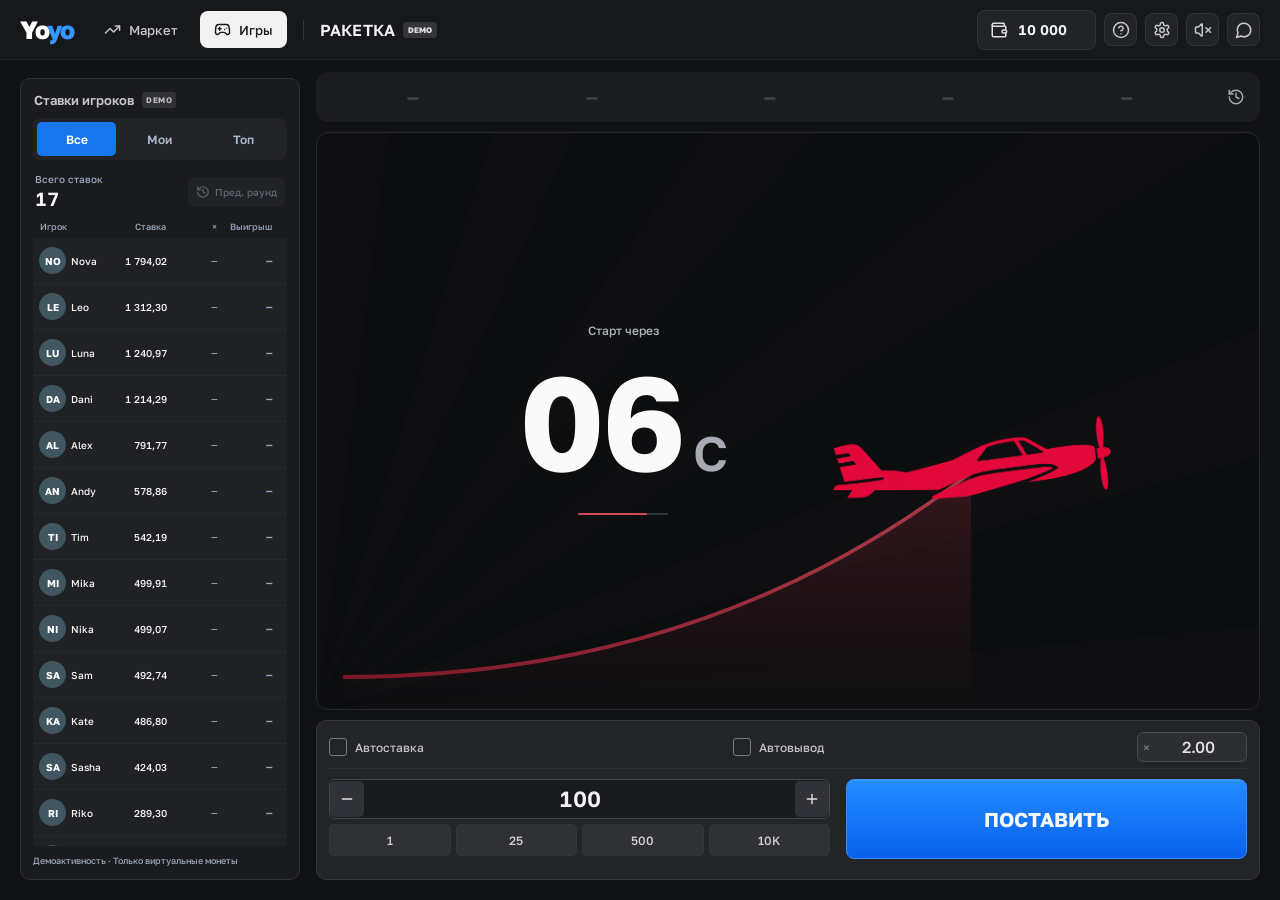
==== commit d550479d: "Publish flat crimson airplane silhouette" ====
--- a/index.html
+++ b/index.html
@@ -1,20 +1,21 @@
-<!doctype html>
-<html lang="ru">
-  <head>
-    <meta charset="UTF-8" />
-    <meta name="viewport" content="width=device-width, initial-scale=1.0, viewport-fit=cover" />
-    <meta name="theme-color" content="#101113" />
-    <meta
-      name="description"
-      content="Ракетка — демоигра Yoyo Originals. Полёт самолёта, одна ставка и проверяемая честность SHA-256. Только виртуальные монеты."
-    />
-    <link rel="icon" type="image/svg+xml" href="./favicon.svg" />
-    <link rel="preload" as="image" type="image/webp" href="./plane-flight.webp" fetchpriority="high" />
-    <title>Ракетка · Yoyo Originals</title>
-    <script type="module" crossorigin src="./assets/index-s6wixcTd.js"></script>
-    <link rel="stylesheet" crossorigin href="./assets/index-Boqhj6Ps.css">
-  </head>
-  <body>
-    <div id="root"></div>
-  </body>
-</html>
+<!doctype html>
+<html lang="ru">
+  <head>
+    <meta charset="UTF-8" />
+    <meta name="viewport" content="width=device-width, initial-scale=1.0, viewport-fit=cover" />
+    <meta name="theme-color" content="#101113" />
+    <meta
+      name="description"
+      content="Ракетка — демоигра Yoyo Originals. Полёт самолёта, одна ставка и проверяемая честность SHA-256. Только виртуальные монеты."
+    />
+    <link rel="icon" type="image/svg+xml" href="./favicon.svg" />
+    <link rel="preload" as="image" type="image/webp" href="./plane-flat.webp" fetchpriority="high" />
+    <title>Ракетка · Yoyo Originals</title>
+    <script type="module" crossorigin src="./assets/index-4gxZQNrb.js"></script>
+    <link rel="stylesheet" crossorigin href="./assets/index-SlJQmSWO.css">
+  </head>
+  <body>
+    <div id="root"></div>+
+  </body>
+</html>
--- a/assets/index-SlJQmSWO.css
+++ b/assets/index-SlJQmSWO.css
@@ -0,0 +1 @@
+@font-face{font-family:Golos Text;font-style:normal;font-display:swap;font-weight:400;src:url(./golos-text-cyrillic-ext-400-normal-Bo67NYBq.woff2) format("woff2"),url(./golos-text-cyrillic-ext-400-normal-D592xEk3.woff) format("woff");unicode-range:U+0460-052F,U+1C80-1C8A,U+20B4,U+2DE0-2DFF,U+A640-A69F,U+FE2E-FE2F}@font-face{font-family:Golos Text;font-style:normal;font-display:swap;font-weight:400;src:url(./golos-text-cyrillic-400-normal-C7us6pn1.woff2) format("woff2"),url(./golos-text-cyrillic-400-normal-BwL4n7Pb.woff) format("woff");unicode-range:U+0301,U+0400-045F,U+0490-0491,U+04B0-04B1,U+2116}@font-face{font-family:Golos Text;font-style:normal;font-display:swap;font-weight:400;src:url(./golos-text-latin-ext-400-normal-BjKcJWKY.woff2) format("woff2"),url(./golos-text-latin-ext-400-normal-BXgyX_iE.woff) format("woff");unicode-range:U+0100-02BA,U+02BD-02C5,U+02C7-02CC,U+02CE-02D7,U+02DD-02FF,U+0304,U+0308,U+0329,U+1D00-1DBF,U+1E00-1E9F,U+1EF2-1EFF,U+2020,U+20A0-20AB,U+20AD-20C0,U+2113,U+2C60-2C7F,U+A720-A7FF}@font-face{font-family:Golos Text;font-style:normal;font-display:swap;font-weight:400;src:url(./golos-text-latin-400-normal-Coi1FYaD.woff2) format("woff2"),url(./golos-text-latin-400-normal-DOuJOmdK.woff) format("woff");unicode-range:U+0000-00FF,U+0131,U+0152-0153,U+02BB-02BC,U+02C6,U+02DA,U+02DC,U+0304,U+0308,U+0329,U+2000-206F,U+20AC,U+2122,U+2191,U+2193,U+2212,U+2215,U+FEFF,U+FFFD}@font-face{font-family:Golos Text;font-style:normal;font-display:swap;font-weight:500;src:url(./golos-text-cyrillic-ext-500-normal-CLsu_eDI.woff2) format("woff2"),url(./golos-text-cyrillic-ext-500-normal-InHNvB7v.woff) format("woff");unicode-range:U+0460-052F,U+1C80-1C8A,U+20B4,U+2DE0-2DFF,U+A640-A69F,U+FE2E-FE2F}@font-face{font-family:Golos Text;font-style:normal;font-display:swap;font-weight:500;src:url(./golos-text-cyrillic-500-normal-BSLQUuP1.woff2) format("woff2"),url(./golos-text-cyrillic-500-normal-hXinzVVQ.woff) format("woff");unicode-range:U+0301,U+0400-045F,U+0490-0491,U+04B0-04B1,U+2116}@font-face{font-family:Golos Text;font-style:normal;font-display:swap;font-weight:500;src:url(./golos-text-latin-ext-500-normal-9vZPKadr.woff2) format("woff2"),url(./golos-text-latin-ext-500-normal-BmtMVntR.woff) format("woff");unicode-range:U+0100-02BA,U+02BD-02C5,U+02C7-02CC,U+02CE-02D7,U+02DD-02FF,U+0304,U+0308,U+0329,U+1D00-1DBF,U+1E00-1E9F,U+1EF2-1EFF,U+2020,U+20A0-20AB,U+20AD-20C0,U+2113,U+2C60-2C7F,U+A720-A7FF}@font-face{font-family:Golos Text;font-style:normal;font-display:swap;font-weight:500;src:url(./golos-text-latin-500-normal-BznAvurO.woff2) format("woff2"),url(./golos-text-latin-500-normal-BQo4s7Kn.woff) format("woff");unicode-range:U+0000-00FF,U+0131,U+0152-0153,U+02BB-02BC,U+02C6,U+02DA,U+02DC,U+0304,U+0308,U+0329,U+2000-206F,U+20AC,U+2122,U+2191,U+2193,U+2212,U+2215,U+FEFF,U+FFFD}@font-face{font-family:Golos Text;font-style:normal;font-display:swap;font-weight:600;src:url(./golos-text-cyrillic-ext-600-normal-uuhKjiyO.woff2) format("woff2"),url(./golos-text-cyrillic-ext-600-normal-rSWq63aw.woff) format("woff");unicode-range:U+0460-052F,U+1C80-1C8A,U+20B4,U+2DE0-2DFF,U+A640-A69F,U+FE2E-FE2F}@font-face{font-family:Golos Text;font-style:normal;font-display:swap;font-weight:600;src:url(./golos-text-cyrillic-600-normal-lpQ9rVRR.woff2) format("woff2"),url(./golos-text-cyrillic-600-normal-BgvEFMNR.woff) format("woff");unicode-range:U+0301,U+0400-045F,U+0490-0491,U+04B0-04B1,U+2116}@font-face{font-family:Golos Text;font-style:normal;font-display:swap;font-weight:600;src:url(./golos-text-latin-ext-600-normal-DLLCs_GQ.woff2) format("woff2"),url(./golos-text-latin-ext-600-normal-C6iohuVX.woff) format("woff");unicode-range:U+0100-02BA,U+02BD-02C5,U+02C7-02CC,U+02CE-02D7,U+02DD-02FF,U+0304,U+0308,U+0329,U+1D00-1DBF,U+1E00-1E9F,U+1EF2-1EFF,U+2020,U+20A0-20AB,U+20AD-20C0,U+2113,U+2C60-2C7F,U+A720-A7FF}@font-face{font-family:Golos Text;font-style:normal;font-display:swap;font-weight:600;src:url(./golos-text-latin-600-normal-Bhk8uV1U.woff2) format("woff2"),url(./golos-text-latin-600-normal-B_o32mE8.woff) format("woff");unicode-range:U+0000-00FF,U+0131,U+0152-0153,U+02BB-02BC,U+02C6,U+02DA,U+02DC,U+0304,U+0308,U+0329,U+2000-206F,U+20AC,U+2122,U+2191,U+2193,U+2212,U+2215,U+FEFF,U+FFFD}@font-face{font-family:Golos Text;font-style:normal;font-display:swap;font-weight:700;src:url(./golos-text-cyrillic-ext-700-normal-D3ZaBy6G.woff2) format("woff2"),url(./golos-text-cyrillic-ext-700-normal-DPkDx3rk.woff) format("woff");unicode-range:U+0460-052F,U+1C80-1C8A,U+20B4,U+2DE0-2DFF,U+A640-A69F,U+FE2E-FE2F}@font-face{font-family:Golos Text;font-style:normal;font-display:swap;font-weight:700;src:url(./golos-text-cyrillic-700-normal-BKmY45Ip.woff2) format("woff2"),url(./golos-text-cyrillic-700-normal-ClsrbE7_.woff) format("woff");unicode-range:U+0301,U+0400-045F,U+0490-0491,U+04B0-04B1,U+2116}@font-face{font-family:Golos Text;font-style:normal;font-display:swap;font-weight:700;src:url(./golos-text-latin-ext-700-normal-0O3DoeVP.woff2) format("woff2"),url(./golos-text-latin-ext-700-normal-CezX9NlQ.woff) format("woff");unicode-range:U+0100-02BA,U+02BD-02C5,U+02C7-02CC,U+02CE-02D7,U+02DD-02FF,U+0304,U+0308,U+0329,U+1D00-1DBF,U+1E00-1E9F,U+1EF2-1EFF,U+2020,U+20A0-20AB,U+20AD-20C0,U+2113,U+2C60-2C7F,U+A720-A7FF}@font-face{font-family:Golos Text;font-style:normal;font-display:swap;font-weight:700;src:url(./golos-text-latin-700-normal-CxmN_Nfd.woff2) format("woff2"),url(./golos-text-latin-700-normal-DAuVRgMH.woff) format("woff");unicode-range:U+0000-00FF,U+0131,U+0152-0153,U+02BB-02BC,U+02C6,U+02DA,U+02DC,U+0304,U+0308,U+0329,U+2000-206F,U+20AC,U+2122,U+2191,U+2193,U+2212,U+2215,U+FEFF,U+FFFD}@font-face{font-family:Golos Text;font-style:normal;font-display:swap;font-weight:800;src:url(./golos-text-cyrillic-ext-800-normal-MgQvlP1M.woff2) format("woff2"),url(./golos-text-cyrillic-ext-800-normal-nAniE-it.woff) format("woff");unicode-range:U+0460-052F,U+1C80-1C8A,U+20B4,U+2DE0-2DFF,U+A640-A69F,U+FE2E-FE2F}@font-face{font-family:Golos Text;font-style:normal;font-display:swap;font-weight:800;src:url(./golos-text-cyrillic-800-normal-n8hjK-Mh.woff2) format("woff2"),url(./golos-text-cyrillic-800-normal-DeDNPNQP.woff) format("woff");unicode-range:U+0301,U+0400-045F,U+0490-0491,U+04B0-04B1,U+2116}@font-face{font-family:Golos Text;font-style:normal;font-display:swap;font-weight:800;src:url(./golos-text-latin-ext-800-normal-B3jauhB1.woff2) format("woff2"),url(./golos-text-latin-ext-800-normal-DctlWd28.woff) format("woff");unicode-range:U+0100-02BA,U+02BD-02C5,U+02C7-02CC,U+02CE-02D7,U+02DD-02FF,U+0304,U+0308,U+0329,U+1D00-1DBF,U+1E00-1E9F,U+1EF2-1EFF,U+2020,U+20A0-20AB,U+20AD-20C0,U+2113,U+2C60-2C7F,U+A720-A7FF}@font-face{font-family:Golos Text;font-style:normal;font-display:swap;font-weight:800;src:url(./golos-text-latin-800-normal-Dj36HFM-.woff2) format("woff2"),url(./golos-text-latin-800-normal-B_cdlg2g.woff) format("woff");unicode-range:U+0000-00FF,U+0131,U+0152-0153,U+02BB-02BC,U+02C6,U+02DA,U+02DC,U+0304,U+0308,U+0329,U+2000-206F,U+20AC,U+2122,U+2191,U+2193,U+2212,U+2215,U+FEFF,U+FFFD}:root{font-family:Golos Text,sans-serif;color:#f4f0fc;background:#0d0b14;font-synthesis:none;font-weight:450;--muted: #81798f;--purple: #a674ff;--border: #ffffff0c;--panel: #191422;--green: #8be6b4}*{box-sizing:border-box}body{margin:0;min-width:360px}button,input,a{-webkit-tap-highlight-color:transparent}button,input{font:inherit}button,a,input{outline-offset:4px}button:focus-visible,a:focus-visible,input:focus-visible{outline:2px solid #b290ff}button{cursor:pointer;border:0;color:inherit}button:disabled{cursor:default;opacity:.45}a{color:inherit;text-decoration:none}button,a{touch-action:manipulation}button{transition:background .2s,box-shadow .2s,transform .2s}button:active:not(:disabled){transform:translateY(1px)}svg{flex-shrink:0}input{min-width:0;border:0;color:inherit;background:transparent;outline:none}input:disabled{opacity:.7}::selection{background:#9d60f777}button:hover:not(:disabled){filter:brightness(1.12)}.app-shell{min-height:100dvh;background:radial-gradient(ellipse at 70% 15%,#24133316,transparent 55%),#0d0b14}.sidebar{position:fixed;left:0;top:0;bottom:0;width:78px;border-right:1px solid var(--border);display:flex;flex-direction:column;align-items:center;gap:13px;padding:25px 0 20px;background:#100e18;z-index:10}.yoyo-mark{font-size:46px;font-weight:900;line-height:.8;letter-spacing:-9px;transform:rotate(-8deg);color:#a879ff;width:39px;height:43px}.yoyo-mark span{font-size:33px;color:#efdbff;vertical-align:8px;margin-left:5px}.sidebar-divider{height:1px;background:var(--border);width:30px;margin:13px 0 8px}.nav-icon{width:48px;height:48px;display:grid;place-items:center;color:#6d657a;border-radius:14px;background:transparent;position:relative}.nav-icon.active{background:#9b61f51b;color:#b997ff;box-shadow:inset 0 0 0 1px #9b61f516}.nav-icon.active i{position:absolute;height:20px;width:3px;background:#ae7bff;left:-16px;border-radius:0 4px 4px 0;box-shadow:0 0 14px #a26cff}.sidebar-spacer{flex:1}.sidebar-label{color:#332c42;font-size:11px;font-weight:800;line-height:1.5;letter-spacing:1px;margin-bottom:18px}.main-shell{margin-left:78px}.topbar{height:89px;border-bottom:1px solid var(--border);display:flex;align-items:center;gap:25px;padding:0 42px}.wordmark{font-size:32px;font-weight:850;letter-spacing:-1.8px;display:flex;align-items:center;gap:13px}.wordmark>span{font-size:10px;text-transform:uppercase;letter-spacing:2.8px;font-weight:550;position:relative;padding-top:6px}.wordmark i{display:block;width:23px;height:2px;background:#a276e8;margin-top:6px}.header-divider{height:24px;width:1px;background:#ffffff12}.header-category{font-size:12px;color:#736b80}.header-right{margin-left:auto;display:flex;align-items:center;gap:17px}.demo-badge{font-size:10px;font-weight:650;letter-spacing:1.1px;color:#b6a4cc;display:flex;align-items:center;gap:7px}.demo-badge i{width:5px;height:5px;background:#b885ff;border-radius:50%;box-shadow:0 0 10px #a674ff77}.wallet{height:43px;display:flex;align-items:center;gap:10px;border:1px solid #ffffff0c;background:#211a2c;border-radius:11px;padding:0 10px 0 13px}.wallet strong{font-size:14px;font-weight:600;min-width:65px;font-variant-numeric:tabular-nums}.coin-icon{color:#b89be6;display:flex}.reset-button{height:27px;width:28px;display:grid;place-items:center;background:#ffffff06;border-left:1px solid #ffffff0d;border-radius:6px;color:#a39aaf}.profile-avatar{width:36px;height:36px;display:grid;place-items:center;font-size:14px;font-weight:650;color:#cab2ed;background:linear-gradient(145deg,#352541,#231b30);border:1px solid #9874b62b;border-radius:12px}main{max-width:1390px;margin:auto;padding:0 42px}.breadcrumbs{display:flex;align-items:center;gap:12px;color:#61596f;font-size:10px;padding-top:24px}.breadcrumbs a{display:flex;align-items:center;gap:7px;color:#92889f}.breadcrumbs>span:last-child{color:#a79cb7}.page-heading{display:flex;align-items:center;justify-content:space-between;margin:25px 0;gap:14px}.title-group{display:flex;gap:15px;align-items:center}.game-icon{height:54px;width:54px;display:grid;place-items:center;position:relative;background:linear-gradient(140deg,#2f214b,#21182f);border:1px solid #b17fff1a;border-radius:16px;color:#c6a1ff;box-shadow:0 8px 30px #0002}.game-icon:after{content:"";position:absolute;width:10px;height:10px;border-bottom:1px solid #be8dff;border-right:1px solid #be8dff;bottom:9px;left:10px;border-radius:0 0 4px;opacity:.5}h1{font-size:28px;font-weight:700;letter-spacing:-1px;margin:0 0 5px;display:flex;gap:12px;align-items:center}.new-badge{font-size:8px;letter-spacing:1.4px;color:#b59bd8;background:#8f5ac51a;border:1px solid #b780f414;padding:5px 7px;border-radius:5px;font-weight:550}.title-group p{margin:0;font-size:12px;color:#8a8099}.heading-actions{display:flex;gap:22px;align-items:center}.text-button{display:flex;align-items:center;gap:8px;font-size:11px;color:#a095ae;background:none;padding:12px 0}.fairness-button{display:flex;align-items:center;gap:8px;font-size:11px;color:#b7a5ce;background:#20182c;border:1px solid #b785ff14;border-radius:9px;padding:12px 14px}.fairness-button svg{color:#a779e8}.game-layout{display:grid;grid-template-columns:minmax(0,1fr) 258px;gap:22px}.game-column{min-width:0}.game-card{border:1px solid #9a73d31b;background:#15101f;border-radius:17px;overflow:hidden;box-shadow:0 14px 60px #00000018}.history-bar{display:flex;align-items:center;gap:12px;padding:12px 14px;height:58px;border-bottom:1px solid #a47acc0d;background:#181220}.history-label{display:flex;align-items:center;gap:7px;color:#72667f;font-size:10px}.history-chips{display:flex;gap:6px;overflow:auto;scrollbar-width:none;align-items:center;flex:1;min-width:0;-webkit-mask-image:linear-gradient(to right,#000 95%,transparent);mask-image:linear-gradient(to right,#000 95%,transparent)}.history-chips::-webkit-scrollbar{display:none}.history-chip{height:30px;min-width:64px;font-size:11px;letter-spacing:.1px;font-weight:550;background:#2c2340;color:#b6a0ce;border-radius:7px;padding:0 10px;white-space:nowrap;animation:chip-in .3s ease-out}.history-chip.medium{background:#422b5c;color:#d1a6ff}.history-chip.high{background:#5b3b23;color:#f7c17d}.history-empty{font-size:11px;color:#695f78;white-space:nowrap}.icon-button{height:33px;width:33px;display:grid;place-items:center;border-radius:8px;background:transparent;color:#8e809f}.history-all{background:#2b203b;width:31px;height:31px;color:#bda3d8}.scene{position:relative;height:407px;overflow:hidden;isolation:isolate;background:radial-gradient(ellipse at 70% 60%,#39235b55,transparent 60%),linear-gradient(145deg,#161020,#1a112a 55%,#191124)}.scene-grid{position:absolute;inset:0;background-image:linear-gradient(#cab5e705 1px,transparent 1px),linear-gradient(90deg,#cab5e705 1px,transparent 1px);background-size:60px 60px;-webkit-mask-image:linear-gradient(transparent,#0008);mask-image:linear-gradient(transparent,#0008)}.stars{position:absolute;inset:0}.star{position:absolute;height:2px;width:2px;background:#dcf;border-radius:50%;animation:twinkle 4s ease-in-out infinite alternate}.star--cross{width:8px;height:8px;background:#c3a0f0;clip-path:polygon(50% 0,60% 40%,100% 50%,60% 60%,50% 100%,40% 60%,0 50%,40% 40%)}.scene-top{position:absolute;top:21px;left:22px;right:22px;display:flex;justify-content:space-between;align-items:center;z-index:3}.live-label{display:flex;align-items:center;gap:7px;color:#9d88b8;text-transform:uppercase;letter-spacing:1.1px;font-size:8px;font-weight:600}.live-label i{height:5px;width:5px;border-radius:50%;background:#9e80c0}.live-label.is-live{color:#98d4bc}.live-label.is-live i{background:#8ee2b7;box-shadow:0 0 11px #96ecb96b;animation:pulse 2s infinite}.scene-round{font-family:monospace;font-size:9px;color:#6e5b85;letter-spacing:.8px}.planet{position:absolute;width:44px;height:44px;border-radius:50%;top:72px;right:74px;background:linear-gradient(145deg,#7751a33d,#34214116 70%);box-shadow:inset 1px 1px 2px #c9adff11;transform:rotate(-25deg)}.planet div{position:absolute;top:19px;left:-14px;width:72px;height:12px;border:3px solid #a785ce14;border-top-color:transparent;border-radius:50%}.orbit{position:absolute;width:580px;height:580px;border:1px solid #a780dc07;border-radius:50%;left:50%;top:22px;transform:rotate(-30deg) scaleX(1.55);pointer-events:none}.orbit--two{width:780px;height:780px;top:45px}.trajectory{position:absolute;width:100%;height:100%;inset:0}.multiplier-display{position:absolute;top:33%;left:9%;width:53%;text-align:center;z-index:2}.flight-eyebrow{font-size:9px;letter-spacing:2.2px;color:#b8a1d1;font-weight:500}.big-multiplier{font-size:clamp(66px,7.1vw,106px);font-weight:750;letter-spacing:-6px;line-height:1.24;white-space:nowrap;font-variant-numeric:tabular-nums;text-shadow:0 2px 42px #d5b4ff15}.big-multiplier>span{font-weight:450;display:inline-block;font-size:.7em;letter-spacing:-2px;color:#c3a6df;margin-left:3px}.big-multiplier>.seconds{font-size:.48em;letter-spacing:0;margin-left:10px}.flight-caption{display:flex;gap:5px;align-items:center;justify-content:center;color:#8d799f;font-size:10px;margin-top:6px}.flight-caption svg{color:#b68de6}.countdown-track{height:3px;width:106px;border-radius:3px;background:#a67bdb20;margin:18px auto 0;overflow:hidden}.countdown-track>div{background:#b17aef;height:100%;border-radius:3px;transition:width .05s linear}.pilot-position{position:absolute;transform:translate(-50%,-73%);width:148px;height:185px;z-index:2;transition:top .05s linear,left .05s linear}.pilot{width:100%;height:100%;object-fit:contain;filter:drop-shadow(0 0 13px #af64ff2f);animation:hover 3s ease-in-out infinite;position:relative;z-index:2}.jet-aura{position:absolute;width:70px;height:60px;border-radius:50%;background:#c76eff44;filter:blur(23px);left:8px;bottom:24px}.engine-spark{position:absolute;width:3px;height:3px;background:#ddb4ff;box-shadow:0 0 6px #b674ff;border-radius:50%;bottom:14px;left:14px;animation:spark 1s infinite;z-index:1}.spark-two{animation-delay:.5s;bottom:5px;left:30px}.scene--waiting .pilot-position,.scene--preparing .pilot-position{left:78%!important;top:67%!important;width:174px;height:218px}.scene--waiting .trajectory,.scene--preparing .trajectory{opacity:.3}.scene--crashed .pilot-position{animation:fly-away .65s ease-in forwards}.scene--crashed .big-multiplier,.scene--crashed .big-multiplier>span{color:#ef9cbe}.scene--crashed .flight-eyebrow{color:#cb8ba8}.scene--crashed .trajectory{opacity:.4}.crash-ring{position:absolute;width:120px;height:120px;border:1px solid #e4a5ff;border-radius:50%;left:65%;top:28%;animation:ring-out .8s ease-out forwards}.clouds{position:absolute;bottom:0;left:0;right:0;width:100%;height:64px;opacity:.8}.scene-bottom{position:absolute;bottom:14px;left:22px;right:22px;display:flex;align-items:center;justify-content:space-between;color:#716084;font-size:8px;z-index:4}.scene-bottom>span{display:flex;align-items:center;gap:5px}.scene-bottom>span:last-child{font-size:7px;letter-spacing:1.6px;color:#826d9b}.scene-toolbar{display:flex;justify-content:space-between;align-items:center;height:43px;background:#191222;padding:0 13px;border-top:1px solid #b47eff0b}.commitment-button{display:flex;gap:7px;align-items:center;background:none;color:#91819f;font-size:8px;padding:10px 0}.commitment-button>svg:first-child{color:#9f80bf}.commitment-button>span:first-of-type{font-size:9px}.commitment-button code{font-size:8px;color:#665a75;letter-spacing:.3px}.commitment-state{margin-left:6px;color:#806a94}.scene-controls{display:flex;gap:2px}.bet-panels{display:grid;grid-template-columns:1fr 1fr;gap:12px;margin-top:16px}.bet-panel{padding:15px 15px 0;background:linear-gradient(130deg,#21182e,#21192e 60%,#281b3b);border:1px solid #c38eff14;border-radius:15px;min-width:0;transition:border-color .3s}.bet-panel--flying{border-color:#7de5b52e}.bet-panel-head{display:flex;align-items:center;justify-content:space-between;gap:10px;margin-bottom:15px}.bet-number{font-size:12px;color:#b99ed5;font-weight:650;display:flex;gap:8px;align-items:center}.bet-number>span{font-size:8px;font-weight:450;letter-spacing:1.2px;color:#6e5f7e}.toggle-control{display:flex;align-items:center;gap:7px;background:none;padding:3px 0;font-size:9px;color:#9a8aa9;min-height:26px}.toggle-track{width:25px;height:15px;border-radius:12px;background:#3b2c4c;border:1px solid #ffffff04;position:relative;transition:background .2s}.toggle-track i{display:block;position:absolute;top:3px;left:3px;height:7px;width:7px;background:#8c789f;border-radius:50%;transition:transform .2s,background .2s}.checked .toggle-track{background:#9e66f0}.checked .toggle-track i{transform:translate(10px);background:#fff}.checked{color:#c8b1e0}.bet-entry-row{display:grid;grid-template-columns:minmax(0,1fr) minmax(0,1.05fr);gap:10px}.amount-box{background:#160f21;border:1px solid #b58bdf0d;border-radius:9px;min-width:0;padding:8px 6px 6px}.field-label{display:flex;align-items:center;justify-content:space-between;font-size:8px;color:#7f6d92;padding:0 5px;margin-bottom:7px}.field-label svg{color:#a089b5}.amount-input{display:flex;align-items:center;gap:2px}.amount-input>button{height:24px;width:23px;background:#2b1f3c;color:#b097ce;display:grid;place-items:center;border-radius:5px;flex-shrink:0;padding:0}.amount-input>input{text-align:center;width:100%;font-size:16px;font-weight:600;padding:0;line-height:24px;font-variant-numeric:tabular-nums}.bet-button{min-height:68px;border-radius:10px;background:linear-gradient(110deg,#833cf2,#a050fa);box-shadow:inset 0 1px #ffffff26,0 3px 18px #8a3ef322;padding:8px 3px}.bet-button>span{display:flex;align-items:center;justify-content:center;gap:3px;font-size:13px;font-weight:600;white-space:nowrap}.bet-button>span>svg{height:15px;width:15px}.bet-button>small{display:block;font-size:8px;line-height:1.4;font-weight:400;color:#e3ccff;margin-top:5px}.bet-button--cancel{background:#342544;box-shadow:inset 0 0 0 1px #b889e428}.bet-button--cancel>small{color:#9f8aaf}.bet-button--cash{background:linear-gradient(110deg,#249a74,#43b18d);box-shadow:inset 0 1px #ffffff26,0 3px 18px #3bcd7a11}.bet-button--cash>small{color:#d1ffe8}.quick-values{display:grid;grid-template-columns:repeat(4,1fr);gap:5px;margin:8px 0 13px}.quick-values>button{height:27px;border-radius:5px;background:#2e223e;color:#9a83b0;font-size:9px}.quick-values>button.selected{background:#412c59;color:#cdb1ed}.auto-cash-row{display:flex;align-items:center;justify-content:space-between;border-top:1px solid #ba91e90b;padding-top:10px;gap:12px}.target-input{display:flex;align-items:center;background:#170f22;border:1px solid #a577cb0c;border-radius:6px;width:74px;height:27px;padding:0 10px;gap:5px;color:#776288}.target-input>span{font-size:12px}.target-input input{font-size:11px;width:100%;font-weight:550;text-align:right}.target-input.enabled{color:#d0afef;border-color:#b280ef33}.bet-feedback{min-height:32px;display:flex;align-items:center;justify-content:center;gap:4px;font-size:8px;color:#766184;padding:8px 0;text-align:center;line-height:1.4}.bet-feedback.success{color:#83d7a9;animation:receipt-in .4s ease-out}.error-text{color:#ff9baf}.under-game{display:flex;justify-content:space-between;gap:10px;font-size:9px;color:#685d75;padding:15px 3px}.under-game>span{display:flex;gap:6px;align-items:center}.under-game>span:last-child svg{color:#8b6ba7}.flight-sidebar{display:flex;flex-direction:column;gap:16px}.flight-card,.how-card{border:1px solid #ad7cde0d;border-radius:14px;background:#18131f;padding:19px 17px}.card-heading{display:flex;justify-content:space-between;align-items:center;gap:8px}.card-heading h2{font-size:12px;font-weight:550;margin:0}.card-heading>svg{color:#5d4a71}.small-pill{font-size:7px;letter-spacing:1px;background:#68dba50c;color:#81ba9d;border:1px solid #68dba511;border-radius:4px;padding:4px 5px}.flight-card-round{display:flex;justify-content:space-between;align-items:center;margin:19px 0 15px;font-size:8px;color:#6f617e}.flight-card-round strong{font-size:9px;font-family:monospace;letter-spacing:.3px;font-weight:400;color:#a18bb4}.personal-bets{display:flex;flex-direction:column;gap:8px}.personal-bet{background:#21182c;border:1px solid #a775cf0c;border-radius:8px;display:flex;align-items:center;gap:8px;padding:12px 9px}.personal-bet-icon{height:28px;width:28px;border-radius:8px;display:grid;place-items:center;background:#2d203d;color:#8e6eab}.personal-bet>div{display:flex;flex-direction:column;gap:4px}.personal-bet strong{font-size:10px;font-weight:450;color:#c0afcf}.personal-bet>div>span{font-size:7px;color:#786187}.personal-bet>b{font-weight:450;font-size:11px;display:flex;gap:4px;align-items:center;margin-left:auto;color:#bda7cf}.personal-bet>b svg{color:#7b628d}.personal-bet.won{border-color:#71dbaa16}.personal-bet.won .personal-bet-icon{color:#89d3aa;background:#6dce9d14}.personal-bet.won>div>span,.personal-bet.won>b{color:#91d8ae}.flight-tips{display:flex;gap:9px;align-items:center;padding-top:18px}.tip-icon{color:#a573da}.flight-tips p{font-size:9px;line-height:1.7;color:#8c789d;margin:0}.flight-tips strong{font-weight:450;color:#b5a0c7}.how-card{padding-bottom:0}.how-card ol{list-style:none;padding:0;margin:20px 0 8px;display:flex;flex-direction:column;gap:21px}.how-card li{display:flex;gap:13px;position:relative}.how-card li+li:before{content:"";position:absolute;left:12px;top:-21px;height:21px;border-left:1px dashed #b783e626}.how-card li>span{height:27px;width:27px;background:#a36ddd0c;border:1px solid #c38aff14;border-radius:8px;font-size:9px;color:#a484bf;display:grid;place-items:center;flex-shrink:0}.how-card strong{font-size:10px;font-weight:450;color:#bdaccb}.how-card p{font-size:9px;line-height:1.7;margin:5px 0 0;color:#776485}.how-card>button{display:flex;align-items:center;justify-content:space-between;width:100%;font-size:9px;color:#a382be;background:transparent;border-top:1px solid #b582df0b;margin-top:18px;padding:13px 0}.proof-card{position:relative;display:flex;flex-direction:column;align-items:flex-start;border:1px solid #ad7cde14;border-radius:14px;overflow:hidden;background:radial-gradient(ellipse at 100% 0,#7544b32b,transparent 70%),#1b1425;padding:18px;text-align:left;flex:1;min-height:157px}.proof-card:after{content:"";position:absolute;width:140px;height:140px;right:-82px;bottom:-30px;border:1px solid #af76e41a;border-radius:50%;box-shadow:0 0 0 22px #ad7ee908,0 0 0 44px #ad7ee905}.proof-card-icon{color:#b88fe5;margin-bottom:12px}.proof-card>strong{font-size:12px;font-weight:500}.proof-card>p{font-size:9px;line-height:1.7;color:#887196;margin:7px 0 18px}.proof-card>span:last-of-type{font-size:9px;color:#b18ad1;display:flex;align-items:center;gap:9px;margin-top:auto}footer{display:flex;align-items:center;gap:18px;padding:24px 0 26px;border-top:1px solid #ffffff07;margin-top:19px}.footer-brand{display:flex;align-items:center;gap:7px;font-size:19px;font-weight:800;letter-spacing:-1px;color:#4c405b}.footer-brand span{font-size:6px;text-transform:uppercase;letter-spacing:1.3px;font-weight:500;color:#685975}footer p{font-size:8px;color:#60516d;margin:0}.footer-protocol{margin-left:auto;font-size:8px;color:#655473;display:flex;gap:6px;align-items:center}.footer-protocol>i{height:4px;width:4px;border-radius:50%;background:#729a815f}.fatal-error{border:1px solid #e29bb74a;background:#51213352;color:#eac0cf;padding:14px;margin-bottom:15px;font-size:12px;border-radius:10px}.modal{background:#1b1427;color:#eee6f8;border:1px solid #9e74c52e;border-radius:20px;width:570px;max-width:calc(100vw - 28px);max-height:calc(100dvh - 40px);padding:25px;box-shadow:0 30px 150px #0009;overflow:auto;scrollbar-width:thin;scrollbar-color:#513767 #20162e}.modal::backdrop{background:#07040dc4;-webkit-backdrop-filter:blur(7px);backdrop-filter:blur(7px)}.modal-head{display:flex;justify-content:space-between;align-items:center;gap:15px;margin-bottom:23px}.modal h2{font-size:19px;font-weight:600;letter-spacing:-.5px;margin:0}.modal-head>.icon-button{background:#2b203a}.proof-intro{display:flex;align-items:center;gap:12px;margin-bottom:23px}.proof-icon{height:47px;width:47px;display:grid;place-items:center;background:#a774eb13;color:#bb93ed;border-radius:13px}.proof-intro strong{font-size:13px;font-family:monospace;letter-spacing:.5px}.proof-intro p{font-size:10px;margin:6px 0 0;color:#927ca5}.protocol{font-size:8px;background:#2e213e;padding:6px;border-radius:5px;color:#b195cc;margin-left:auto;white-space:nowrap}.proof-tabs{display:flex;gap:4px;background:#120c1b;padding:5px;border-radius:10px;margin-bottom:19px}.proof-tabs>button{flex:1;background:transparent;border-radius:7px;padding:10px;font-size:11px;color:#8e77a4}.proof-tabs>button.active{background:#332241;color:#ddc8f4}.notice{display:flex;align-items:flex-start;gap:10px;background:#a375da0b;color:#b69cca;border:1px solid #a577d713;border-radius:9px;padding:12px;font-size:11px;line-height:1.6;margin-bottom:18px}.notice svg{margin-top:2px}.proof-fields{display:grid;grid-template-columns:1fr 1fr;gap:14px}.proof-fields>label{font-size:9px;color:#a38ab8;display:flex;flex-direction:column;gap:7px}.proof-fields>label:nth-child(-n+3){grid-column:1/-1}.proof-fields input{background:#120d1b;border:1px solid #ae82d022;border-radius:7px;font-family:monospace;font-size:11px;color:#cfb9e1;padding:12px;width:100%;min-height:40px}.proof-fields input[readonly]{color:#8d779e;border-color:#ae82d00b}.proof-fields input:not([readonly]){border-color:#9866c94d}.proof-fields input::placeholder{color:#756285;font-size:10px}.proof-actions{display:flex;gap:10px;margin:20px 0}.primary-button{background:linear-gradient(110deg,#8743dc,#a65af2);color:#fff;font-size:12px;font-weight:500;border-radius:9px;padding:13px 17px;display:flex;gap:9px;align-items:center;justify-content:center;min-height:44px}.proof-actions>.primary-button{flex:1}.proof-actions>.icon-button{height:44px;width:44px;background:#2c1f3c}.verify-result{display:flex;align-items:flex-start;gap:10px;font-size:11px;line-height:1.6;border:1px solid;padding:13px;border-radius:9px;margin-bottom:15px}.verify-result code{display:block;font-size:8px;word-break:break-all;color:#a593b6;margin-top:8px}.verify-result.valid{color:#a1e8c2;background:#4c996411;border-color:#82dba52c}.verify-result.invalid{color:#e7a2b7;background:#a23f5e0d;border-color:#ea8eb82c}.next-proof{font-size:10px;color:#a18bb5;padding:13px 0;border-top:1px solid #ad7bdd16}.next-proof summary{cursor:pointer;padding:5px 0}.next-proof code{display:block;word-break:break-all;font-size:9px;margin:10px 0;color:#c5a6de}.next-proof small{font-size:9px;color:#8f76a5}.proof-footnote{font-size:10px;line-height:1.7;color:#806a93;margin:16px 0 0}.help-hero{background:radial-gradient(at 80% 50%,#7b3fcf2b,transparent),#241a32;padding:23px;border:1px solid #bd81ff16;border-radius:12px;display:flex;align-items:center;gap:23px;color:#bc8af6}.help-hero h3{font-size:21px;font-weight:500;line-height:1.35;color:#e8d6fa;margin:0;letter-spacing:-.4px}.help-steps{padding-left:22px;display:flex;flex-direction:column;gap:15px;color:#af99c1;font-size:12px;line-height:1.7;margin:23px 0}.help-steps li::marker{color:#b384e5}.help-steps li{padding-left:6px}.wide{width:100%;margin-top:21px}.modal-description{font-size:11px;color:#a18cb5;line-height:1.7;margin-top:-5px}.empty-history{text-align:center;padding:45px 5px;color:#a17ebf}.empty-history h3{font-size:17px;font-weight:500;color:#ccaddf}.empty-history p{font-size:11px;color:#92799f}.history-list{display:flex;flex-direction:column;gap:7px;margin-top:20px}.history-list>button{display:flex;align-items:center;justify-content:space-between;gap:10px;padding:14px 12px;background:#251b32;border-radius:8px;font-size:10px;color:#a68bbd}.history-list>button>span:first-child{display:flex;gap:9px;align-items:center;font-family:monospace}.history-list>button>span:nth-child(2){color:#d4b8e8;font-size:13px}.history-list>button>span:nth-child(3){font-size:8px;color:#816890}.purple-text{color:#c68dff!important}.toast{position:fixed;bottom:30px;left:50%;transform:translate(-50%);display:flex;align-items:center;gap:10px;max-width:calc(100vw - 28px);padding:15px 18px;background:#30203f;border:1px solid #b980f333;border-radius:12px;box-shadow:0 8px 60px #0008;font-size:11px;z-index:100;color:#d7bcec;animation:receipt-in .25s ease-out}.toast>button{display:grid;place-items:center;background:transparent;color:#ac8ac1;padding:0;margin-left:4px}@keyframes hover{0%,to{transform:translateY(0) rotate(-2deg)}50%{transform:translateY(-7px) rotate(1deg)}}@keyframes twinkle{to{opacity:.12}}@keyframes pulse{50%{opacity:.5}}@keyframes spark{to{transform:translate(-30px,28px);opacity:0}}@keyframes fly-away{to{transform:translate(200%,-240%) scale(.3);opacity:0}}@keyframes ring-out{to{transform:scale(3);opacity:0}}@keyframes receipt-in{0%{opacity:0;translate:0 5px}to{opacity:1;translate:0 0}}@keyframes chip-in{0%{opacity:0;transform:scale(.8)}to{opacity:1;transform:scale(1)}}@media(min-width:1600px){main{max-width:1430px}.scene{height:470px}.game-layout{grid-template-columns:minmax(0,1fr) 280px}.flight-card,.how-card,.proof-card{padding:23px}.big-multiplier{font-size:120px}.pilot-position{width:185px;height:230px}.scene--waiting .pilot-position{width:200px;height:250px}.bet-panel{padding:18px 20px 0}.bet-button{min-height:78px}.bet-button>span{font-size:15px}.bet-button>small{font-size:10px}.amount-input>input{font-size:20px}.field-label{font-size:9px}.toggle-control{font-size:10px}.bet-number>span{font-size:9px}.bet-panel-head{margin-bottom:17px}.bet-feedback{min-height:37px;font-size:9px}.scene-bottom{bottom:18px}.how-card ol{gap:29px}.how-card li+li:before{height:29px;top:-29px}}@media(max-width:1200px){.topbar{padding:0 26px}main{padding:0 26px}.game-layout{grid-template-columns:minmax(0,1fr) 225px;gap:16px}.flight-card,.how-card,.proof-card{padding:16px 13px}.bet-panel{padding:13px 11px 0}.bet-entry-row{gap:7px}.bet-button>span{font-size:11px}.bet-button>small{font-size:7px}.scene{height:365px}.big-multiplier{font-size:79px}.pilot-position{width:130px;height:164px}.scene--waiting .pilot-position{width:150px;height:190px}.personal-bet{padding:10px 7px;gap:6px}.personal-bet-icon{height:25px;width:25px}.personal-bet>b{font-size:10px}.how-card ol{gap:16px}.how-card li+li:before{height:16px;top:-16px}.proof-card{min-height:145px}.footer-protocol{display:none}}@media(max-width:1020px){.game-layout{grid-template-columns:minmax(0,1fr)}.flight-sidebar{display:none}.scene{height:400px}.pilot-position{width:155px;height:195px}.scene--waiting .pilot-position{width:180px;height:225px}.big-multiplier{font-size:100px}.bet-button>span{font-size:14px}.bet-button>small{font-size:9px}.bet-panel{padding:16px 17px 0}.toggle-control{font-size:10px}.scene-top{top:23px}.header-category,.header-divider{display:none}.bet-feedback{font-size:9px}.amount-box{padding:9px 8px 7px}.bet-entry-row{gap:11px}.bet-button{min-height:72px}.field-label{font-size:9px}.amount-input>input{font-size:19px}.quick-values>button{font-size:10px;height:29px}.auto-cash-row{padding-top:9px}}@media(max-width:680px){.sidebar{display:none}.main-shell{margin-left:0}.topbar{height:73px;padding:0 20px;gap:8px}.wordmark{font-size:29px;gap:9px}.wordmark>span{font-size:7px;letter-spacing:1.5px}.wordmark i{width:18px;margin-top:4px}.header-right{gap:10px}.profile-avatar{display:none}.wallet{height:38px;gap:7px;padding:0 7px 0 10px;border-radius:9px}.wallet strong{font-size:12px;min-width:54px}.coin-icon svg{width:16px;height:16px}.demo-badge{font-size:7px;letter-spacing:.7px;gap:4px}.demo-badge i{width:4px;height:4px}.reset-button{width:24px;height:25px}.reset-button svg{width:14px}.breadcrumbs{padding-top:17px;font-size:9px;gap:7px}.breadcrumbs>span:last-child{display:none}.breadcrumbs>svg:last-of-type{display:none}main{padding:0 16px}.page-heading{margin:22px 0 21px;gap:5px}.game-icon{width:44px;height:44px;border-radius:13px}.game-icon svg{height:22px;width:22px}.title-group{gap:10px}h1{font-size:24px;gap:8px;margin-bottom:5px}.new-badge{font-size:6px;padding:4px 5px;letter-spacing:1px}.title-group p{font-size:10px}.heading-actions{gap:11px}.heading-actions .text-button{padding:12px 2px}.heading-actions .text-button>span{display:none}.fairness-button{padding:10px;gap:5px;border-radius:8px}.fairness-button span{font-size:9px}.fairness-button svg{width:15px;height:15px}.game-card{border-radius:14px}.history-bar{padding:10px;height:51px;gap:9px}.history-label>span{display:none}.history-label{padding:0 1px}.history-chip{height:28px;min-width:59px;font-size:10px;border-radius:6px}.history-empty{font-size:9px}.history-all{height:29px;width:29px}.scene{height:320px}.scene-top{top:17px;left:17px;right:17px}.live-label{font-size:6px;letter-spacing:1px;gap:5px}.scene-round{font-size:7px}.multiplier-display{left:4%;top:34%;width:57%}.big-multiplier{font-size:75px;letter-spacing:-4px;line-height:1.2}.flight-eyebrow{font-size:7px;letter-spacing:1.3px}.flight-caption{font-size:8px;gap:3px;margin-top:8px}.flight-caption svg{width:11px;height:11px}.pilot-position{width:107px;height:139px}.scene--waiting .pilot-position,.scene--preparing .pilot-position{width:130px;height:163px;left:78%!important;top:70%!important}.planet{width:34px;height:34px;right:44px;top:56px}.planet div{width:54px;height:10px;left:-11px;top:15px;border-width:2px}.clouds{height:47px}.scene-bottom{left:14px;right:14px;bottom:11px;font-size:6px}.scene-bottom svg{width:10px;height:10px}.scene-bottom>span:last-child{font-size:5px;letter-spacing:1px}.scene-toolbar{height:40px;padding:0 9px}.commitment-button{gap:5px;font-size:7px}.commitment-button>span:first-of-type{font-size:7px}.commitment-button code{font-size:7px;letter-spacing:0}.commitment-state{font-size:6px;margin-left:3px}.scene-controls>.icon-button{width:27px;height:29px}.fullscreen-button{display:none}.countdown-track{width:80px;height:2px;margin-top:15px}.bet-panels{margin-top:12px;gap:12px;grid-template-columns:1fr}.bet-panel{padding:14px 15px 0;border-radius:13px}.bet-panel-head{margin-bottom:11px}.bet-number{font-size:12px}.bet-number>span{font-size:8px}.toggle-control{font-size:10px;min-height:30px;gap:8px}.toggle-track{width:28px;height:16px}.toggle-track i{width:8px;height:8px}.checked .toggle-track i{transform:translate(11px)}.bet-entry-row{grid-template-columns:minmax(0,1fr) minmax(0,1.15fr);gap:12px}.amount-box{padding:8px 7px 7px;border-radius:8px}.field-label{font-size:8px;margin-bottom:5px}.amount-input>button{height:27px;width:27px;border-radius:5px}.amount-input>input{font-size:21px;font-weight:550}.bet-button{min-height:65px;border-radius:9px}.bet-button>span{font-size:15px;gap:5px}.bet-button>span>svg{height:17px;width:17px}.bet-button>small{font-size:8px;margin-top:5px}.quick-values{margin:8px 0 9px;gap:6px}.quick-values>button{height:30px;font-size:10px}.auto-cash-row{padding-top:6px}.target-input{height:31px;width:85px}.target-input>input{font-size:12px}.bet-feedback{min-height:29px;font-size:8px;padding:6px 0}.under-game{font-size:7px;padding:13px 1px;gap:6px}.under-game>span{gap:4px}.under-game svg{width:11px;height:11px}footer{gap:13px;padding:20px 0;margin-top:7px;align-items:flex-start}footer p{font-size:7px;line-height:1.7;max-width:190px}.footer-brand{font-size:17px;gap:6px}.footer-brand span{font-size:5px;letter-spacing:1px}.mobile-bottom-label{display:flex;align-items:center;gap:9px;padding:13px 17px;border-top:1px solid #ffffff05;color:#655373;font-size:7px;letter-spacing:1px;background:#100d17}.mobile-bottom-label>span:last-child{margin-left:auto;display:flex;gap:4px;align-items:center;letter-spacing:0;font-size:7px}.toast{bottom:20px;font-size:10px;padding:13px 12px;min-width:280px;line-height:1.5}.modal{padding:20px 17px;border-radius:16px}.modal h2{font-size:18px}.modal-head{margin-bottom:19px}.proof-intro{gap:9px}.proof-intro p{font-size:9px}.protocol{font-size:6px;padding:5px}.proof-fields{gap:12px}.proof-fields>label{font-size:8px}.proof-fields input{font-size:10px;padding:11px 9px}.proof-footnote{font-size:9px}.help-hero{padding:20px 16px;gap:17px}.help-hero h3{font-size:19px}.help-steps{font-size:11px}.history-list>button{padding:13px 9px;gap:6px}.history-list>button>span:first-child{font-size:9px;gap:6px}.history-list>button>span:nth-child(3){font-size:7px}.history-list svg{width:14px}}@media(max-width:390px){.topbar{padding:0 15px}.wordmark{font-size:27px;gap:7px}.wordmark>span{font-size:6px;letter-spacing:1.2px}.header-right{gap:8px}.demo-badge{font-size:6px}main{padding:0 12px}.game-icon{display:none}.title-group{gap:0}h1{font-size:25px}.heading-actions{gap:9px}.scene{height:295px}.big-multiplier{font-size:69px}.pilot-position{width:99px;height:127px}.scene--waiting .pilot-position{width:120px;height:151px}.flight-caption{font-size:7px}.bet-panel{padding:13px 13px 0}.commitment-state{display:none}.under-game>span:last-child{font-size:6px}.wallet strong{min-width:50px}}@media(prefers-reduced-motion:reduce){*,*:before,*:after{animation:none!important;transition:none!important;scroll-behavior:auto!important}.scene--crashed .pilot-position{opacity:.25}.crash-ring{display:none}}@media(max-width:680px){.toggle-control{min-height:36px}.quick-values>button{height:36px;font-size:11px}.amount-input>button{height:33px;width:30px}.field-label{font-size:9px}.bet-button{min-height:71px}.bet-feedback{font-size:9px;min-height:32px}.target-input{height:34px}.scene--flying .pilot-position{transition:top .1s linear,left .1s linear}.history-empty{white-space:normal;line-height:1.4}}.round-summary{display:flex;align-items:center;gap:20px;padding:15px;border-radius:10px;background:#b475fa0c;border:1px solid #b475fa15;margin-bottom:18px}.round-summary>strong{font-size:30px;font-weight:650;color:#d6b4ff;letter-spacing:-1px}.round-summary>div{display:flex;flex-direction:column;gap:5px}.round-summary span{font-size:11px;color:#c9addd}.round-summary small{font-size:9px;color:#9477a8}.scene--flying .pilot-position{animation:launch .6s ease-out}@keyframes launch{0%{transform:translate(-50%,-65%) rotate(-8deg) scale(.92)}to{transform:translate(-50%,-73%) rotate(0) scale(1)}}:root{color:#f5f6f8;background:#191b20;--muted: #969aa4;--purple: #70b4ff;--border: #ffffff0d;--panel: #24262c;--green: #66dbac}button:focus-visible,a:focus-visible,input:focus-visible{outline-color:#69baff}::selection{background:#2686ff66}.app-shell{background:radial-gradient(ellipse at 50% 0,#25304333,transparent 65%),#191b20}.sidebar{background:#1d1f24;border-color:#ffffff09}.sidebar-label{color:#555a66}.yoyo-mark{color:#439cff}.yoyo-mark span{color:#c9e6ff}.nav-icon{color:#8d929d}.nav-icon.active{color:#79bdff;background:#2783fa1c;box-shadow:inset 0 0 0 1px #388aff25}.nav-icon.active i{background:#328eff;box-shadow:0 0 12px #328eff55}.topbar{height:68px;padding:0 28px;background:#1d1f24;border-color:#ffffff09}.wordmark i{background:#3797ff}.header-category,.demo-badge{color:#9298a4}.demo-badge i{background:#4fa6ff;box-shadow:0 0 10px #318bff55}.header-right{gap:12px}.wallet{height:40px;background:#272a31;border-color:#ffffff0c;border-radius:12px}.wallet strong{color:#f5f7fa}.coin-icon,.reset-button{color:#8fcaff}.reset-button{background:#ffffff05}.language-switcher{display:flex;gap:2px;padding:3px;background:#272a31;border:1px solid #ffffff0d;border-radius:11px}.language-switcher button{min-height:32px;min-width:32px;padding:5px;border-radius:8px;color:#959aa6;background:transparent;font-size:10px;font-weight:650}.language-switcher button[aria-pressed=true]{color:#fff;background:linear-gradient(#429eff,#1766ef);box-shadow:inset 0 1px #ffffff3d,0 2px 7px #0665ff26}main{max-width:1320px;padding:0 28px}.breadcrumbs{padding-top:18px}.breadcrumbs,.breadcrumbs a{color:#8c929e}.breadcrumbs>span:last-child{color:#d0d5de}.page-heading{margin:18px 0}.title-group p{color:#9299a5}.game-icon{width:46px;height:46px;color:#78baff;background:#2c3441;border-color:#438eff26;box-shadow:none}.game-icon:after{border-color:#75b8ff}.new-badge{color:#8fc6ff;background:#247aff16;border-color:#388eff25}.heading-actions{gap:14px}.text-button{color:#a1a8b4}.fairness-button{color:#c1cfdf;background:#292d35;border-color:#ffffff0b}.fairness-button svg{color:#74b8ff}.game-layout{grid-template-columns:minmax(0,1fr) 240px;gap:20px}.game-card{border:0;border-radius:0;background:none;box-shadow:none;overflow:visible}.history-bar{height:40px;margin-bottom:8px;padding:4px 0;border:0;background:none;gap:10px}.history-label{color:#9097a3}.history-chips{gap:6px}.history-chip{height:30px;min-width:64px;color:#b7d8ff;background:#293e5d;border-radius:8px;font-size:11px;box-shadow:inset 0 1px #ffffff08}.history-chip.medium{background:#244c73;color:#8cd5ff}.history-chip.high{background:#504027;color:#ffd68d}.history-empty{font-size:11px;color:#858d9b}.history-all{width:32px;height:32px;background:#292c33;color:#a7b1c0}.scene{height:350px;border:1px solid #ffffff10;border-radius:17px;background:radial-gradient(ellipse at 76% 42%,#28569438,transparent 65%),linear-gradient(140deg,#1b202a,#1b2638 70%,#1c2633)}.scene-grid{opacity:.5;background-image:linear-gradient(#9dc7ff07 1px,transparent 1px),linear-gradient(90deg,#9dc7ff07 1px,transparent 1px)}.star{background:#b4d5ff}.star--cross{background:#91b8e5}.live-label{color:#a1b5d0}.live-label.is-live{color:#7cdbb6}.scene-round{color:#7588a4}.planet{background:linear-gradient(145deg,#7cacf332,#29466913 70%);box-shadow:inset 1px 1px 2px #d0e4ff0d}.planet div{border-color:#7cbbff17;border-top-color:transparent}.orbit{border-color:#9fc8ff0b}.flight-eyebrow{color:#9dc0e8;font-size:9px;letter-spacing:1.4px}.big-multiplier{color:#f4f8ff;font-size:94px;text-shadow:0 0 38px #5a9cff22}.big-multiplier>span{color:#8cbfff}.flight-caption{color:#9aabc1}.flight-caption svg{color:#7cbcff}.countdown-track{background:#65abff1f;margin-top:12px}.countdown-track>div{background:#4fa4ff}.pilot{filter:drop-shadow(0 0 12px #4598ff28)}.jet-aura{background:#439cff33}.engine-spark{background:#a8d9ff;box-shadow:0 0 6px #60b6ff}.scene--crashed .big-multiplier,.scene--crashed .big-multiplier>span{color:#ff9eac}.scene--crashed .flight-eyebrow{color:#ea9eac}.crash-ring{border-color:#82baff}.scene-bottom{color:#6e83a1}.scene-bottom>span:last-child{color:#7891b2}.scene-toolbar{height:34px;padding:0 4px;background:none;border:0}.commitment-button{color:#8396b1;padding:8px 0}.commitment-button>svg:first-child{color:#76b6ff}.commitment-button code{color:#71849e}.commitment-state{color:#768aa5}.scene-controls .icon-button{color:#b0b9c8}.scene-controls .icon-button[aria-pressed=true]{color:#79bbff}.bet-panels{grid-template-columns:repeat(2,minmax(0,1fr));margin-top:4px;gap:12px}.bet-panel{position:relative;padding:10px 10px 4px;border:1px solid #ffffff0c;border-radius:17px;background:linear-gradient(145deg,#292b31,#24262c);box-shadow:inset 0 1px #ffffff03}.bet-panel--flying{border-color:#4eaeff40}.bet-settings{display:grid;grid-template-columns:1fr 1.1fr 77px;align-items:center;gap:5px;padding:0;margin-bottom:8px}.toggle-control{min-height:32px;font-size:10px;font-weight:550;gap:6px;padding:0;color:#b5b9c2;white-space:nowrap}.toggle-control:disabled{opacity:.7}.toggle-track{width:19px;height:19px;display:grid;place-items:center;flex-shrink:0;border:1px solid #ffffff12;border-radius:5px;background:#1b1d22;box-shadow:inset 0 1px 3px #0004}.toggle-track svg{width:12px;height:12px}.checked .toggle-track{background:linear-gradient(#3c9cff,#1e73ec);border-color:#70baff55;color:#fff}.target-input{width:100%;height:32px;border-radius:8px;padding:0 7px;gap:4px;background:#191b20;border:1px solid #ffffff0a;color:#929ba9}.target-input>span{color:#707d90;font-size:12px}.target-input input{text-align:right;font-size:16px;font-weight:550}.target-input.enabled{color:#c2e1ff;border-color:#3d9aff65;background:#1d2b3b}.bet-entry-row{grid-template-columns:minmax(0,1fr) minmax(0,1.1fr);gap:8px}.stake-controls{min-width:0;padding:0}.amount-box{background:#131519;border:1px solid #ffffff09;border-radius:10px;padding:3px}.amount-input{height:37px;gap:3px}.amount-input>button{width:26px;height:30px;border-radius:7px;background:#24272e;color:#969fac}.amount-input>button svg{width:16px;height:16px}.amount-input>input{font-size:19px;font-weight:600;line-height:28px}.amount-coin{color:#5bb7ff;width:13px;height:13px}.quick-values{margin-top:5px;gap:4px}.quick-values>button{height:25px;border-radius:7px;border:1px solid #ffffff08;background:#303239;color:#afb5c0;font-size:10px}.quick-values>button.selected{background:#23476c;color:#b2d9ff;border-color:#449dff36}.bet-button{min-height:74px;padding:9px 5px;border:1px solid #73b5ff38;border-radius:13px;background:linear-gradient(180deg,#429fff,#1767fa);box-shadow:inset 0 1px #c5e4ff59,0 9px 20px #0b66ff24}.bet-button>span{font-size:18px;font-weight:650;text-transform:none;letter-spacing:-.3px;column-gap:6px;flex-wrap:wrap}.bet-button>small{color:#d6eaff;font-size:9px;margin-top:5px;font-weight:450}.bet-button:hover:not(:disabled){filter:brightness(1.08);box-shadow:inset 0 1px #d8eeff77,0 8px 24px #167aff38}.bet-button--cancel{background:linear-gradient(#414753,#333a47);border-color:#737e9629;box-shadow:inset 0 1px #ffffff16}.bet-button--cancel>small{color:#bec9da}.bet-button--cash{background:linear-gradient(#28c99b,#11926f);border-color:#6ce0bd66;box-shadow:inset 0 1px #caffec4f,0 7px 20px #11b4871c}.bet-button--cash>small{color:#d3fff1}.cash-multiplier{font-size:16px;font-weight:550}.bet-feedback{min-height:23px;padding:5px 0 2px;font-size:9px;line-height:1.4;color:#969fac}.bet-feedback.success{color:#79e0b7;font-weight:600}.error-text{color:#ffabb5}.under-game{padding-top:12px;font-size:9px;color:#7d8898}.flight-card,.how-card{background:#24262c;border-color:#ffffff09}.card-heading>svg{color:#8299b8}.flight-card-round,.flight-card-round strong{color:#8c9eb8}.personal-bet{background:#2b2f37;border-color:#ffffff07}.personal-bet-icon{background:#2d425c;color:#7dbbff}.personal-bet strong{color:#dbe7f5}.personal-bet>div>span{color:#929caa}.personal-bet>b{color:#a9c8ee}.flight-tips p,.how-card p{color:#8c98a9}.flight-tips strong,.how-card strong{color:#ccd7e7}.tip-icon{color:#80bfff}.how-card li>span{background:#2a3d57;border-color:#4f95e42b;color:#9bcaff}.how-card>button{color:#8cc5ff;border-color:#ffffff0b}.proof-card{background:radial-gradient(ellipse at 100% 0,#2b82dd26,transparent 70%),#242a34;border-color:#5c9fe528}.proof-card>p{color:#8e9db1}.proof-card>svg,.under-game svg{color:#77b7ff}.proof-card>span:last-of-type{color:#94caff}.purple-text{color:#83bfff}footer{padding:18px 0;border-color:#ffffff08}footer p,.footer-protocol{color:#747f90}.footer-brand{color:#778393}.footer-brand span{color:#8496ae}.mobile-bottom-label{display:none}.modal{background:#24272e;border-color:#ffffff15;color:#edf1f7;scrollbar-color:#536174 #24272e}.modal::backdrop{background:#090d14bd}.modal-head>.icon-button{background:#343a44;color:#d3deec}.proof-intro p,.modal-description{color:#9ba8bb}.proof-icon{color:#86c2ff;background:#318bff18}.protocol{color:#a9c8ef;background:#303d50}.proof-tabs{background:#191e26}.proof-tabs>button{color:#8e9eb5}.proof-tabs>button.active{background:#2a4e79;color:#d5e9ff}.proof-fields>label{color:#b6c6db}.proof-fields input{background:#171d26;border-color:#4d65824d;color:#e0ecfb}.proof-fields input[readonly]{color:#93a9c7;border-color:#47628436}.proof-actions>.icon-button{background:#31445f;color:#b5d7ff}.primary-button{background:linear-gradient(#429fff,#1767fa);box-shadow:inset 0 1px #c5e4ff4d,0 5px 18px #0b66ff26}.notice{background:#318bff09;border-color:#609bdb2b;color:#b6c8e0}.proof-footnote{color:#95a5bb}.next-proof{color:#aec9ec;border-color:#4d719a47}.next-proof small,.verify-result code{color:#8da5c3}.round-summary{background:#318bff0a;border-color:#5799e123}.round-summary>strong{color:#9dccff}.round-summary span{color:#b0c8e7}.round-summary small{color:#8c9fb8}.help-hero{background:radial-gradient(at 80% 50%,#307ed733,transparent),#29384b;border-color:#5194df2b}.help-steps{color:#c7d6eb}.history-list>button{background:#2d3745;color:#bad0eb}.empty-history p{color:#97aac4}.toast{background:#30445f;color:#e0eeff}@media(min-width:1600px){.scene{height:390px}}@media(max-width:1200px){.game-layout{grid-template-columns:minmax(0,1fr) 220px;gap:16px}.bet-panels{grid-template-columns:minmax(0,1fr)}}@media(max-width:1020px){.game-layout{grid-template-columns:minmax(0,1fr)}.flight-sidebar{display:none}main{max-width:820px}.scene{height:330px}.bet-panels{grid-template-columns:repeat(2,minmax(0,1fr))}}@media(max-width:680px){body{min-width:320px}.app-shell{min-height:100svh}.sidebar,.header-divider,.header-category,.demo-badge,.breadcrumbs,.game-icon,.title-group p,.new-badge,footer,.mobile-bottom-label{display:none}.main-shell{margin-left:0}.topbar{height:48px;padding:0 10px;gap:8px;background:#1d1f24}.wordmark{font-size:25px;gap:6px;letter-spacing:-1.6px}.wordmark>span{font-size:6px;letter-spacing:1px;padding-top:3px}.wordmark i{height:2px;width:17px;margin-top:3px}.header-right{gap:6px}.wallet{height:34px;gap:5px;padding:0 5px 0 8px;border-radius:10px}.wallet strong{font-size:12px;min-width:43px;max-width:80px;overflow:hidden;text-overflow:ellipsis}.coin-icon svg{width:14px;height:14px}.reset-button{width:25px;height:28px}.language-switcher{gap:0;padding:2px;border-radius:9px}.language-switcher button{min-width:27px;min-height:28px;padding:3px;font-size:9px;border-radius:6px}main{padding:0 8px}.page-heading{height:36px;margin:0 0 6px;gap:4px}.title-group{gap:0}h1{font-size:19px;line-height:1;letter-spacing:-.6px;margin:0}.heading-actions{gap:6px}.text-button{min-width:32px;height:32px;padding:0;justify-content:center}.text-button>span{display:none}.fairness-button{min-height:30px;padding:5px 8px;gap:5px;border-radius:8px}.fairness-button>span{font-size:10px}.fairness-button>svg{width:14px;height:14px}.game-layout{gap:0}.history-bar{height:32px;padding:2px 0;gap:6px;margin-bottom:6px}.history-label{display:none}.history-chips{gap:5px}.history-chip{min-width:57px;height:28px;border-radius:7px;padding:0 9px;font-size:10px}.history-empty{font-size:10px;white-space:nowrap}.history-all{width:29px;height:28px;border-radius:7px}.scene{height:clamp(108px,calc(100svh - 456px),290px);border-radius:14px}.scene-top{top:11px;left:12px;right:12px}.live-label{font-size:7px;letter-spacing:.5px;gap:5px}.scene-round{font-size:7px}.multiplier-display{top:28%;left:3%;width:58%}.flight-eyebrow{font-size:7px;letter-spacing:.8px}.big-multiplier{font-size:clamp(48px,16vw,72px);line-height:1.12;letter-spacing:-3px}.big-multiplier--long{font-size:39px;letter-spacing:-1px}.flight-caption{font-size:8px;margin-top:4px;gap:3px}.flight-caption>svg{width:11px;height:11px}.countdown-track{width:88px;margin-top:9px}.pilot-position{width:105px;height:130px}.scene--waiting .pilot-position,.scene--preparing .pilot-position{width:116px;height:144px;top:75%!important}.planet{width:29px;height:29px;top:26px;right:39px}.planet div{width:50px;height:9px;top:12px;left:-11px;border-width:2px}.clouds{height:40px;opacity:.6}.scene-bottom{left:11px;right:11px;bottom:8px;font-size:6px}.scene-bottom>span>svg{width:9px;height:9px}.scene-bottom>span:last-child{font-size:5px;letter-spacing:.8px}.scene-toolbar{height:28px;padding:0 3px}.commitment-button{gap:5px;height:28px;padding:0}.commitment-button>span:first-of-type,.commitment-button code{font-size:7px}.commitment-state{display:none}.scene-controls .icon-button{width:30px;height:28px}.scene-controls .fullscreen-button{display:none}.bet-panels{grid-template-columns:minmax(0,1fr);gap:8px;margin-top:0}.bet-panel{padding:6px 8px;border-radius:14px}.bet-settings{grid-template-columns:1fr 1.1fr 73px;gap:4px;height:30px;margin-bottom:4px;padding:0}.toggle-control{min-height:30px;height:30px;gap:6px;font-size:11px}.toggle-track{height:18px;width:18px;border-radius:5px}.target-input{height:30px;padding:0 6px;border-radius:8px}.target-input input{font-size:16px}.bet-entry-row{grid-template-columns:minmax(0,1fr) minmax(0,1.12fr);gap:8px;min-height:64px}.amount-box{padding:1px 3px;border-radius:8px}.amount-input{height:32px;gap:2px}.amount-input>button{width:25px;height:28px;border-radius:6px}.amount-input>input{font-size:18px;line-height:26px}.amount-coin{width:11px;height:11px}.quick-values{margin:4px 0 0;gap:3px}.quick-values>button{height:25px;font-size:10px;border-radius:6px}.bet-button{min-height:64px;border-radius:11px;padding:7px 3px}.bet-button>span{font-size:18px;letter-spacing:-.3px;column-gap:5px}.bet-button--cash>span{font-size:16px}.cash-multiplier{font-size:14px}.bet-button>small{font-size:8px;margin-top:4px;line-height:1.3}.bet-feedback{min-height:18px;padding:3px 0 0;font-size:9px;line-height:15px}.bet-feedback.success{font-size:10px}.under-game{padding:6px 2px 8px;font-size:8px}.under-game>span:last-child{display:none}.modal{padding:18px 15px}.proof-fields input{font-size:16px}.proof-fields>label{font-size:10px}.proof-footnote{font-size:10px}}@media(max-width:359px){.wordmark>span{display:none}.toggle-control{gap:4px;font-size:10px}.bet-settings{grid-template-columns:.95fr 1.05fr 70px}.bet-button>span{font-size:16px}}@media(max-width:680px)and (max-height:620px){.flight-caption{display:none}.multiplier-display{top:29%}.flight-eyebrow{font-size:6px}.big-multiplier{font-size:51px}.pilot-position{width:88px;height:109px}.scene--waiting .pilot-position,.scene--preparing .pilot-position{width:95px;height:118px}}@media(prefers-reduced-motion:reduce){.pilot-position,.countdown-track>div{transition:none}}.main-shell{margin-left:0}.topbar{height:60px;padding:0 max(20px,calc((100% - 940px)/2));background:transparent}.wordmark{font-size:28px}main{max-width:980px;padding:0 20px 16px}.page-heading{height:46px;margin:6px 0 12px}.page-heading h1{margin:0;font-size:20px;font-weight:550;letter-spacing:-.5px}.heading-actions{gap:4px}.heading-actions .icon-button{color:#8995a6}.heading-actions .fairness-control,.heading-actions .icon-button[aria-pressed=true]{color:#7bb9ff}.heading-actions .icon-button:hover{background:#ffffff06}.game-layout{grid-template-columns:minmax(0,1fr);gap:0}.history-bar{height:32px;margin-bottom:8px}.scene{height:380px;background:linear-gradient(135deg,#1b222e,#1d2b40);box-shadow:none}.scene-grid{display:none}.stars{opacity:.5}.flight-eyebrow{font-size:11px;font-weight:450;text-transform:none;letter-spacing:.2px;color:#95aac6;margin-bottom:4px}.big-multiplier{text-shadow:none;font-weight:650}.countdown-track{height:2px;width:84px}.clouds{opacity:.35}.bet-panels{grid-template-columns:repeat(2,minmax(0,1fr));margin-top:12px}.bet-panel{background:#25282e;box-shadow:none}.bet-button{box-shadow:inset 0 1px #c5e4ff40}.bet-button:hover:not(:disabled){box-shadow:inset 0 1px #c5e4ff60}.bet-button--cancel,.bet-button--cash{box-shadow:inset 0 1px #ffffff20}@media(max-width:680px){.topbar{height:48px;padding:0 10px}.wordmark{font-size:25px}main{padding:0 8px 8px}.page-heading{height:36px;margin:0 0 6px}.page-heading h1{font-size:18px}.heading-actions{gap:3px}.heading-actions .icon-button{height:32px;width:30px}.heading-actions .fullscreen-button{display:none}.history-bar{height:32px;margin-bottom:6px}.scene{height:clamp(108px,calc(100svh - 380px),360px)}.app-shell[data-has-history=true] .scene{height:clamp(108px,calc(100svh - 418px),360px)}.flight-eyebrow{font-size:10px;letter-spacing:0}.multiplier-display{top:33%}.pilot-position{width:112px;height:139px}.scene--waiting .pilot-position,.scene--preparing .pilot-position{width:120px;height:149px}.bet-panels{grid-template-columns:minmax(0,1fr);margin-top:8px}}:root{--game-bg: #191b20;--game-surface: #24262c;--game-field: #121418;--game-border: #ffffff0d;--game-muted: #b0b4bd;--game-accent: #398fff;--control-radius: 8px;--panel-radius: 12px;--mobile-unit: clamp(.9px, calc(100vw / 390), 1.15px);background:var(--game-bg);-webkit-text-size-adjust:100%;text-size-adjust:100%}body{min-width:320px}.app-shell{min-height:100svh;min-height:100dvh;background:var(--game-bg)}.main-shell{height:100svh;height:100dvh;min-height:420px;margin:0;padding-top:env(safe-area-inset-top,0px);display:grid;grid-template-rows:auto minmax(0,1fr)}.topbar{height:60px;border-bottom:1px solid var(--game-border);background:var(--game-bg)}.wordmark{position:relative}.wordmark h1{margin:0;font-size:22px;font-weight:800;letter-spacing:-.8px;color:#8dbfff;text-transform:uppercase}.wordmark .demo-corner{position:absolute;right:-8px;bottom:-7px;padding:1px 4px;border-radius:2px;color:#132639;background:#87ceff;font-size:6px;font-weight:800;letter-spacing:0;transform:rotate(-12deg)}.header-right .icon-button,.wallet,.history-all{background:#292c33;color:#8cc0ff;border-radius:var(--control-radius);box-shadow:none}.wallet strong{color:#f4f6fa}main{min-height:0;width:100%;margin:0 auto;padding-bottom:max(8px,env(safe-area-inset-bottom,0px));display:flex;flex-direction:column}.game-layout{flex:1;min-height:0}.game-column{min-height:0;display:grid;grid-template-columns:minmax(0,1fr);grid-template-rows:minmax(0,1fr) auto;gap:8px}.game-card{min-height:0;min-width:0;display:grid;grid-template-columns:minmax(0,1fr);grid-template-rows:auto minmax(0,1fr)}.history-bar{height:44px;margin:0 0 6px;padding:0 2px}.history-chips{padding:4px 0 6px;min-height:36px}.history-chip{border-radius:6px}.history-current{position:relative;flex-shrink:0;background:#3767ac}.history-current:after{content:"";position:absolute;bottom:-5px;left:calc(50% - 4px);border-left:4px solid transparent;border-right:4px solid transparent;border-bottom:6px solid #e5f1ff}.history-placeholder{display:flex;align-items:center;justify-content:center;flex-shrink:0;opacity:.28}.history-all{flex-shrink:0}.app-shell .scene,.app-shell[data-has-history=true] .scene{height:100%;min-height:0;aspect-ratio:auto;container-type:size;border-radius:var(--panel-radius);border:1px solid var(--game-border);background:radial-gradient(ellipse at 78% 65%,#26467524,transparent 65%),#191e29;box-shadow:none}.stars{opacity:1}.star{background:#c4dfff;box-shadow:0 0 3px #8dc3ff70;animation-name:reference-twinkle}.star--cross{background:#b9d7ff}.multiplier-display{left:12%;top:37%;width:44%}.big-multiplier{font-weight:700;line-height:1.2}.big-multiplier>.multiplier-prefix{margin-left:0;margin-right:2px;font-size:.75em;font-weight:600;color:#a4c3e9}.flight-eyebrow{font-size:11px;margin-bottom:4px}.pilot-position,.scene--waiting .pilot-position,.scene--preparing .pilot-position{width:clamp(64px,min(24cqw,40cqh),168px);height:auto;aspect-ratio:480 / 595}.scene--waiting .pilot-position,.scene--preparing .pilot-position{top:56.6667%!important;left:74.4444%!important}.pilot{filter:drop-shadow(0 0 7px #4d98ff2b)}.trajectory>circle{display:none}.clouds{height:clamp(36px,15cqh,72px);opacity:.85}.bet-panels{margin:0;gap:8px}.bet-panel{position:relative;padding:8px 10px 18px;border:1px solid var(--game-border);border-radius:var(--panel-radius);background:linear-gradient(120deg,#26282e,#23252b);box-shadow:inset 0 1px #ffffff03}.bet-panel:after{content:none}.bet-panel--flying{border-color:#529eff66}.bet-panel--paid{border-color:#5ddab543}.bet-settings{height:32px;padding:0;margin:0 0 6px;gap:6px}.toggle-control{min-height:32px;height:32px;font-size:11px;font-weight:500;gap:6px;color:var(--game-muted)}.toggle-track{width:20px;height:20px;border-radius:4px;background:#191b20;border:1px solid #ffffff1c;box-shadow:none}.checked{color:#e7effa}.checked .toggle-track{background:#2377ec;border-color:#5f9fe8}.target-input{height:32px;width:100%;border-radius:var(--control-radius);padding:0 7px;gap:4px;background:var(--game-field);border:1px solid var(--game-border);color:var(--game-muted)}.target-input input{font-size:16px;font-weight:600}.target-input.enabled{border-color:#549fff80;background:#182536}.bet-entry-row{grid-template-columns:minmax(0,1fr) minmax(0,1fr);min-height:72px;gap:10px}.stake-controls{padding:0;min-width:0;background:none;border:0;border-radius:0;box-shadow:none}.amount-box{padding:3px;border:1px solid var(--game-border);background:var(--game-field);border-radius:var(--control-radius)}.amount-input{height:30px;gap:3px}.amount-input>button{height:28px;width:26px;border-radius:5px;background:#25282f;color:#bdc4d0}.amount-input>button>svg{width:16px;height:16px}.amount-input>input{font-size:18px;line-height:28px}.amount-coin{width:12px;height:12px;color:#4bb6ff}.quick-values{margin:5px 0 0;gap:4px}.quick-values>button{height:28px;border:1px solid #ffffff0d;border-radius:5px;background:#2a2c32;color:#c0c4ce;font-size:11px}.quick-values>button.selected{background:#25486e;color:#eff7ff;border-color:#448edf66}.bet-button{min-height:72px;padding:8px 4px;border:1px solid #6bb1ff88;border-radius:var(--control-radius);background:linear-gradient(180deg,#3688ef,#1460e8);box-shadow:inset 0 1px #c7e3ff55,0 6px 16px #0965ff1c}.bet-button>span{font-size:17px;font-weight:700;text-transform:none;letter-spacing:0;flex-wrap:nowrap}.bet-button>small{font-size:10px;margin-top:3px}.bet-button--cash{background:linear-gradient(#138065,#08634e);border-color:#58b89b66;box-shadow:inset 0 1px #ffffff20}.bet-button--cancel{background:linear-gradient(#414753,#303640);border-color:#737e9644;box-shadow:inset 0 1px #ffffff20}.cash-multiplier{font-size:13px}.bet-feedback,.bet-feedback.success{position:absolute;left:8px;right:8px;bottom:2px;height:14px;min-height:0;padding:0;font-size:9px;line-height:14px;white-space:nowrap}.bet-feedback:empty{display:none}.game-settings{display:grid;gap:9px}.settings-row{display:flex;justify-content:space-between;align-items:center;gap:16px;color:#b2c1d5;font-size:13px;padding-bottom:9px}.settings-action{display:flex;align-items:center;gap:11px;padding:13px;width:100%;text-align:left;background:#2d3542;color:#d8e6f8;border:1px solid var(--game-border);border-radius:var(--control-radius);font-size:13px}.settings-action>svg:first-child{color:#84beff}.settings-action>svg:last-child{margin-left:auto}@media(max-width:680px){.topbar{height:calc(var(--mobile-unit) * 52);padding:0 10px 0 12px;gap:8px}.wordmark{flex-shrink:0;margin-right:8px}.wordmark h1{font-size:calc(var(--mobile-unit) * 18);letter-spacing:-.7px;white-space:nowrap}.wordmark .demo-corner{display:block;bottom:-5px;right:-7px}.header-right{gap:calc(var(--mobile-unit) * 6);min-width:0}.header-right .icon-button{height:calc(var(--mobile-unit) * 32);width:calc(var(--mobile-unit) * 30);border-radius:6px}.header-right .icon-button>svg{width:17px;height:17px}.wallet{height:calc(var(--mobile-unit) * 32);width:calc(var(--mobile-unit) * 94);justify-content:center;flex-shrink:0;padding:0 6px;gap:5px;border-radius:6px}.wallet strong{font-size:calc(var(--mobile-unit) * 12);font-weight:600;min-width:0;max-width:none}.coin-icon svg{width:15px;height:15px}main{padding:0 max(8px,env(safe-area-inset-right,0px)) max(8px,env(safe-area-inset-bottom,0px)) max(8px,env(safe-area-inset-left,0px))}.history-bar{height:calc(var(--mobile-unit) * 42);gap:6px}.history-chips{gap:5px}.history-chip{height:calc(var(--mobile-unit) * 25);min-width:calc(var(--mobile-unit) * 50);padding:0 8px;font-size:10px}.history-all{width:30px;height:30px;border-radius:6px}.big-multiplier{font-size:clamp(42px,min(14cqw,24cqh),72px);letter-spacing:-1.6px}.big-multiplier--long{font-size:clamp(32px,min(11cqw,20cqh),56px)}.flight-eyebrow{font-size:10px}.countdown-track{height:2px;width:72px;margin-top:8px}.jet-aura{width:38px;height:35px;filter:blur(14px);left:5px;bottom:12px}.bet-panels{grid-template-columns:minmax(0,1fr)}.bet-panel{padding:8px 10px 18px}.bet-settings{grid-template-columns:1.08fr .92fr 70px}.toggle-control{font-size:clamp(10px,2.8vw,12px);gap:5px}.bet-button>span{font-size:clamp(15px,4.3vw,19px)}}@media(orientation:portrait)and (max-height:560px){.bet-panel{padding:6px 8px 16px}.bet-settings{height:28px;margin-bottom:4px}.toggle-control,.target-input{height:28px;min-height:28px}.bet-entry-row,.bet-button{min-height:64px}.amount-input{height:26px}.amount-input>button{height:26px}.quick-values>button{height:26px}}@media(orientation:landscape)and (max-height:540px){.main-shell{min-height:320px}.topbar{height:44px}.history-bar{height:34px;margin-bottom:4px}.bet-panels{grid-template-columns:repeat(2,minmax(0,1fr))}.bet-settings{grid-template-columns:minmax(0,1fr) minmax(0,1fr) 76px;gap:4px}.toggle-control{font-size:10px;gap:4px}.multiplier-display{top:20%}.big-multiplier{font-size:clamp(24px,24cqh,60px);letter-spacing:-1px}.pilot-position,.scene--waiting .pilot-position,.scene--preparing .pilot-position{width:clamp(32px,52cqh,112px)}.flight-eyebrow{font-size:9px}.countdown-track{margin-top:4px}}@keyframes reference-twinkle{0%{opacity:.35}to{opacity:.88}}main{max-width:1680px}.topbar{padding-inline:max(20px,calc((100% - 1640px)/2))}.game-layout{display:grid;grid-template-columns:300px minmax(0,1fr);gap:12px}.game-column{min-width:0;order:1}.social-panel{min-width:0;min-height:0;border:1px solid var(--game-border);border-radius:var(--panel-radius);background:#1d2027}.bets-feed{display:flex;flex-direction:column;margin-top:6px;padding:12px;order:0}.feed-title{display:flex;gap:8px;align-items:center;font-size:13px;font-weight:600;padding:1px 1px 10px}.demo-tag{font-size:8px;font-weight:700;color:#a8c9ef;background:#2b3a4e;border-radius:3px;padding:3px 4px;letter-spacing:.5px}.feed-tabs{display:grid;grid-template-columns:repeat(3,minmax(0,1fr));padding:4px;gap:4px;background:#14171e;border-radius:8px}.feed-tabs button{min-height:34px;border-radius:5px;font-size:12px;font-weight:600;color:#aab8cb;background:none}.feed-tabs button[aria-pressed=true]{color:#fff;background:#2b466a}.feed-summary{display:flex;align-items:center;justify-content:space-between;gap:6px;padding:13px 2px 11px}.feed-summary>div{display:grid;gap:2px}.feed-summary>div>span{font-size:10px;color:#9da9bd}.feed-summary strong{font-size:19px;font-weight:600;font-variant-numeric:tabular-nums}.previous-round{display:flex;align-items:center;gap:5px;padding:8px;border-radius:6px;color:#cbd9ee;background:#2a313e;font-size:10px}.previous-round:disabled{opacity:.4}.feed-columns,.feed-row{display:grid;grid-template-columns:minmax(0,1.2fr) minmax(0,.85fr) 47px minmax(0,.85fr);align-items:center;column-gap:4px}.feed-columns{font-size:9px;color:#9aa7ba;padding:0 15px 6px 7px}.feed-columns>:not(:first-child),.feed-row>:not(:first-child){text-align:right}.feed-scroll{min-height:0;flex:1;overflow:auto;overscroll-behavior:contain;scrollbar-width:thin;scrollbar-color:#3d4759 transparent}.feed-row{min-height:41px;padding:6px 14px 6px 6px;margin-bottom:5px;background:#242b39;border:1px solid transparent;border-radius:7px;font-size:10px;font-variant-numeric:tabular-nums}.feed-row--win{background:#233650;border-color:#416a993d}.feed-row--own{border-color:#6faeff88}.feed-row>:not(:first-child){min-width:0;overflow:hidden;text-overflow:ellipsis;white-space:nowrap}.feed-player{display:flex;gap:5px;align-items:center;overflow:hidden}.feed-player>span:last-child{overflow:hidden;text-overflow:ellipsis;white-space:nowrap}.feed-player small{font-size:8px;color:#9cb9dc}.player-avatar{width:27px;height:27px;display:inline-flex;align-items:center;justify-content:center;flex-shrink:0;border-radius:8px;font-weight:700;font-size:10px;color:#fff;background:#346699}.avatar-1{background:#a66332}.avatar-2{background:#377d71}.avatar-3{background:#91606e}.avatar-4{background:#736293}.avatar-5{background:#a14a6c}.avatar-6{background:#636f38}.avatar-7{background:#407b98}.avatar-8{background:#2077e7}.feed-multiplier{display:inline-block;padding:4px;border-radius:4px;color:#e0edff;background:#315e99;font-size:10px;font-weight:600;white-space:nowrap}.feed-win{color:#ffc567;font-weight:600}.feed-pending{color:#96a5bb;font-size:9px}.feed-empty{padding:28px 10px;color:#9da9bd;text-align:center;font-size:12px}.social-note{flex-shrink:0;margin:0;padding:8px 0 0;font-size:9px;color:#9aa6b8;line-height:1.5}.header-right .icon-button[aria-expanded=true]{background:#244c7f;color:#cbe4ff}.settings-sound,.mobile-sound{display:none}.music-button[aria-pressed=false]{opacity:.6}.bet-settings{grid-template-columns:minmax(0,1fr) minmax(0,1.08fr) 88px}.target-input{display:grid;grid-template-columns:10px minmax(0,1fr);min-width:0;padding:0 5px;gap:3px}.target-input input{width:100%;min-width:0;padding:0;margin:0;border:0;font-size:16px;font-weight:600;letter-spacing:-.3px;text-align:center;font-variant-numeric:tabular-nums;line-height:normal}.toggle-control{min-width:0}.toggle-track{flex-shrink:0}.chat-visible .game-layout{grid-template-columns:minmax(0,1fr) 300px}.chat-panel{position:relative;display:flex;flex-direction:column;min-height:0;min-width:0;color:#edf3fc;background:#1d2027;order:2}.chat-panel.social-panel{margin-top:6px}.chat-head{display:flex;align-items:center;gap:10px;flex-shrink:0;padding:14px;border-bottom:1px solid var(--game-border)}.chat-head h2{font-size:16px;font-weight:600;margin:0 0 3px}.chat-head>div>span{color:#a7b4c9;font-size:11px}.chat-head .icon-button{margin-left:auto;width:32px;height:32px;border-radius:6px;background:#2a313e;color:#a7cfff}.presence-dot{width:9px;height:9px;flex-shrink:0;border-radius:50%;background:#e8ac51;box-shadow:0 0 0 5px #e8ac5114}.chat-scroll{flex:1;min-height:0;overflow-y:auto;overflow-x:hidden;padding:14px 12px;overscroll-behavior:contain;scrollbar-width:thin;scrollbar-color:#3d4759 transparent}.chat-message{margin-bottom:18px;min-width:0}.chat-author{display:flex;align-items:center;gap:7px;color:#b2c6e2;font-size:11px}.chat-author small{margin-left:auto;color:#c7d0df;font-size:10px}.chat-message>p{margin:4px 0 0 34px;font-size:12px;line-height:1.5;overflow-wrap:anywhere;white-space:pre-wrap}.chat-message--own>p{background:#263e5e;padding:8px 10px;border-radius:6px}.chat-message--bet{background:#252c3a;border:1px solid #ffffff05;border-radius:8px}.chat-message--bet .chat-author{padding:9px;border-bottom:1px solid var(--game-border)}.shared-bet{display:grid;grid-template-columns:repeat(2,minmax(0,1fr));gap:14px 12px;padding:12px}.shared-bet>div{display:flex;align-items:flex-start;flex-direction:column;gap:5px}.shared-bet>div:nth-child(2n){align-items:flex-end;text-align:right}.shared-bet span{color:#a4b1c6;font-size:10px}.shared-bet strong{font-size:14px}.shared-bet .feed-multiplier{font-size:12px;padding:5px 9px}.chat-composer{flex-shrink:0;border-top:1px solid var(--game-border);padding:12px}.chat-input-row{display:flex;align-items:center;background:var(--game-field);border:1px solid var(--game-border);border-radius:8px}.chat-input-row input{min-width:0;width:100%;height:44px;padding:10px;border:0;color:#f0f5fc;font-size:16px}.chat-input-row input::placeholder{color:#96a1b3;font-size:12px}.chat-input-row button{display:flex;align-items:center;justify-content:center;min-width:40px;height:40px;margin-right:2px;color:#86bdff;border-radius:6px;background:#253c5c}.chat-input-row button:disabled{opacity:.4}.chat-tools{display:flex;justify-content:space-between;align-items:center;margin-top:8px;color:#a0aec3;font-size:10px}.chat-tools button{display:flex;align-items:center;justify-content:center;width:30px;height:30px;border-radius:5px;background:#282f3c;color:#aec7e9}.chat-jump{position:absolute;right:18px;bottom:143px;display:grid;place-items:center;width:32px;height:32px;border-radius:50%;background:#277ee7;color:#fff;box-shadow:0 3px 12px #0004}.chat-dialog{position:fixed;inset:var(--chat-top, 0px) 0 auto;width:100%;max-width:none;height:var(--chat-height, 100dvh);max-height:none;margin:0;border:0;border-radius:0;padding:env(safe-area-inset-top,0px) max(0px,env(safe-area-inset-right,0px)) env(safe-area-inset-bottom,0px) max(0px,env(safe-area-inset-left,0px))}.chat-dialog::backdrop{background:#191b20}.chat-dialog .chat-head{padding:16px}.chat-dialog .chat-head .icon-button{width:40px;height:40px}.chat-dialog .chat-scroll{padding:16px}.chat-dialog .chat-message{margin-bottom:20px}.chat-dialog .chat-author{font-size:13px}.chat-dialog .chat-message>p{font-size:14px}.chat-dialog .shared-bet{padding:16px;gap:18px}.chat-dialog .shared-bet strong{font-size:17px}.chat-dialog .shared-bet span{font-size:12px}@media(min-width:1100px){.chat-visible .bets-feed{display:none}}@media(max-width:1099px){.main-shell{--header-height: 60px;--play-height: max(420px, 100dvh);height:auto;display:block}.topbar{padding-inline:12px}.game-layout,.chat-visible .game-layout{display:flex;flex-direction:column;gap:0}.game-column{order:0;flex:none;height:calc(var(--play-height) - var(--header-height) - env(safe-area-inset-top,0px) - max(8px,env(safe-area-inset-bottom,0px)))}.bets-feed{order:1;display:flex;flex:none;min-height:360px;margin:max(8px,env(safe-area-inset-bottom,0px)) 0 0;padding:12px}.feed-scroll{flex:none;overflow:visible}.feed-tabs button{min-height:38px}.feed-summary{padding:12px 2px}.feed-summary>div{display:flex;align-items:center;gap:8px}.feed-summary strong{font-size:17px}.feed-columns{display:none}.feed-row{grid-template-columns:minmax(0,1.2fr) minmax(0,.85fr) 55px minmax(0,.85fr);min-height:46px;font-size:11px}.bets-feed>.social-note{margin-top:auto}html:has(.chat-dialog[open]){overflow:hidden}}@media(max-width:680px){.main-shell{--header-height: calc(var(--mobile-unit) * 52)}.header-right{gap:5px}.header-right .sound-button,.header-right .music-button{display:none}.settings-sound{display:flex}.mobile-sound{display:grid;flex-shrink:0;width:36px;height:36px;border-radius:6px;background:#292c33;color:#8cc0ff}.mobile-sound[aria-pressed=false]{color:#a6b1c0}.wallet{width:calc(var(--mobile-unit) * 86)}.wordmark{margin-right:4px}.bet-settings{grid-template-columns:minmax(0,1fr) minmax(0,1.04fr) 88px;gap:4px}.toggle-control{gap:4px;font-size:clamp(9px,2.65vw,11px)}.toggle-track{width:17px;height:17px}}@media(max-width:1099px)and (orientation:landscape)and (max-height:540px){.main-shell{--header-height: 44px;--play-height: max(320px, 100dvh)}}:root{--game-bg:#101113;--game-surface:#202124;--game-field:#141517;--game-border:#ffffff12;--game-muted:#b8b9bd;--control-radius:8px;--panel-radius:12px;background:#101113}.app-shell{background:var(--game-bg)}.topbar{gap:16px;background:#17181b;border-bottom:1px solid #ffffff0b}.yoyo-brand{background:none;padding:0;color:#fff;font-size:25px;font-weight:800;letter-spacing:-1.3px;flex-shrink:0;min-height:44px}.yoyo-brand span{color:#3597ff}.desktop-navigation{display:flex;align-items:center;gap:8px}.desktop-navigation a{display:flex;align-items:center;gap:8px;color:#c6c7cb;padding:10px 14px;border-radius:8px;font-size:13px}.desktop-navigation a.active{background:#f2f2f3;color:#18191c}.wordmark{display:flex;align-items:center;gap:8px;border-left:1px solid #ffffff20;padding-left:16px;margin:0}.wordmark h1{color:#f0f0f2;font-weight:600;font-size:16px;letter-spacing:.2px;text-transform:uppercase}.wordmark .demo-corner{position:static;transform:none;display:block;padding:3px 5px;background:#33353a;color:#d6d6d9;border-radius:4px;font-size:8px;letter-spacing:0}.header-right{margin-left:auto;gap:8px}.header-right .icon-button,.wallet{background:#222327;color:#c6c8ce;border:1px solid #ffffff12;border-radius:8px;box-shadow:none}.wallet{order:-1;min-width:104px;width:auto;padding:0 12px}.wallet strong{font-weight:600}.coin-icon{color:#dddfe5}main{padding:12px 20px 20px}.game-layout{gap:16px;grid-template-columns:280px minmax(0,1fr)}.game-column{gap:10px}.history-bar{height:50px;margin:0 0 10px;padding:0 8px;background:#1b1c1f;border-radius:12px;gap:4px}.history-chips{gap:0;padding:0;min-height:44px;-webkit-mask-image:none;mask-image:none;flex:1}.history-chip{flex:0 0 20%;min-width:0;height:44px;padding:0 4px;background:none;border:0;border-radius:0;color:#929396;font-weight:650;font-size:16px;box-shadow:none;animation:none}.history-chip:hover{background:#ffffff06;color:#fff}.history-chip.history-latest{color:#fafafa}.history-placeholder{opacity:.35}.history-all{width:32px;height:36px;flex-shrink:0;color:#a5a7ae;background:none;border:0;border-radius:6px}.app-shell .scene,.app-shell[data-has-history=true] .scene{background:#0c0d0f;border:1px solid #26282e;border-radius:12px;overflow:hidden}.scene-grid{display:block;inset:0;opacity:1;-webkit-mask-image:none;mask-image:none;background:repeating-conic-gradient(from 0deg at 0% 100%,#ffffff02 0deg 7deg,transparent 7deg 17deg)}.trajectory path[filter]{display:none}.scene--waiting .trajectory,.scene--preparing .trajectory{opacity:.65}.multiplier-display{left:9%;top:33%;width:47%}.big-multiplier{color:#fafafa;text-shadow:none;font-size:clamp(54px,min(15cqw,23cqh),140px);font-weight:700;letter-spacing:-3px}.big-multiplier--long{font-size:clamp(38px,min(11cqw,19cqh),110px)}.big-multiplier>.multiplier-prefix{color:inherit;font-size:.72em;font-weight:600}.big-multiplier>.seconds{color:#a8abb3}.flight-eyebrow{color:#b2b5bc;font-size:12px;letter-spacing:0}.countdown-track{width:90px;height:2px;background:#303238;margin-top:12px}.countdown-track>div{background:#d64859}.pilot-position,.scene--waiting .pilot-position,.scene--preparing .pilot-position{width:clamp(115px,min(34cqw,60cqh),300px);height:auto;aspect-ratio:640/213;transform:translate(-50%,-60%)}.scene--waiting .pilot-position,.scene--preparing .pilot-position{left:69.4444%!important;top:58.8889%!important}.pilot{filter:none;animation:none}.scene--flying .pilot-position{animation:none}.scene--crashed .pilot-position{animation:plane-departure .7s ease-in forwards}@keyframes plane-departure{to{transform:translate(130%,-150%) rotate(-12deg);opacity:0}}.scene--crashed .big-multiplier,.scene--crashed .big-multiplier>span{color:#f16d7d}.scene--crashed .flight-eyebrow{color:#c0b9bc}.crash-ring{display:none}.bet-panels{display:grid;grid-template-columns:minmax(0,1fr);margin:0}.bet-panel{background:#232427;border:1px solid #34353a;border-radius:10px;padding:10px 12px 20px;box-shadow:none}.bet-settings{height:38px;grid-template-columns:minmax(0,1fr) minmax(0,1fr) 110px;gap:10px;padding-bottom:8px;margin-bottom:10px;border-bottom:1px solid #ffffff0e}.toggle-control{font-size:12px;gap:8px;color:#c1c2c7}.toggle-track{width:18px;height:18px;border:1px solid #777a83;border-radius:3px;background:transparent}.target-input{background:#2d2e32;border-color:#494b51;border-radius:6px;height:30px}.target-input input{color:#e2e3e6;font-weight:500}.target-input.enabled{background:#263349;border-color:#5686c9}.bet-entry-row{grid-template-columns:minmax(0,1.25fr) minmax(0,1fr);gap:16px;min-height:80px}.amount-box{border-color:#45474e;border-radius:6px;background:#191a1d;padding:0}.amount-input{height:38px;gap:0}.amount-input>button{height:36px;width:34px;background:#303237;border-radius:5px;color:#e4e4e7}.amount-input>input{color:#f3f3f5;text-align:center;font-weight:600;font-size:22px}.amount-coin{display:none}.quick-values{gap:5px;margin-top:5px}.quick-values>button{height:32px;border-radius:5px;background:#303135;color:#d0d1d5;border:1px solid #ffffff05;font-size:12px}.bet-button{min-height:80px;padding:8px 4px;border-radius:8px;border:1px solid #308ffc;background:linear-gradient(#238bff,#0761ec);box-shadow:inset 0 1px #ffffff25}.bet-button>span{font-size:20px;text-transform:uppercase;letter-spacing:0}.bet-button--cash{background:#137554;border-color:#439c7e}.bet-button--cancel{background:#393b42;border-color:#62656e}.bet-button small{font-size:11px}.bet-feedback,.bet-feedback.success{color:#bac0c9;font-size:10px}.bet-feedback.success{color:#80d6b4}.social-panel{background:#1a1b1e;border-color:#303136;border-radius:10px}.feed-title{color:#c6c7cd}.demo-tag{background:#303136;color:#bebfc5}.feed-tabs{background:#222327}.feed-tabs button[aria-pressed=true]{background:#1776ed}.feed-row{background:#202124;border-radius:0;border:0;border-bottom:1px solid #ffffff08;margin:0;min-height:46px}.feed-row--win{background:#22262c}.feed-row--own{box-shadow:inset 2px 0 #398fff}.player-avatar{border-radius:50%;background:#405762}.feed-multiplier{background:#203746;color:#58baff}.feed-win{color:#d4dbe5}.previous-round{background:#2b2d32}.chat-panel,.modal{background:#202124;border-color:#393b42}.chat-dialog{height:min(100dvh,var(--chat-height,100dvh))}.settings-action{background:#2b2d32;color:#e2e3e6}.settings-sound{display:flex}.yoyo-menu{display:grid;gap:6px}.yoyo-menu a,.yoyo-menu button{display:flex;align-items:center;gap:12px;background:#292b30;border-radius:8px;padding:15px;color:#f0f1f4;font-size:15px;text-align:left}.yoyo-menu span{flex:1}.yoyo-menu a:hover,.yoyo-menu button:hover{background:#353943}@media(max-width:1099px){.main-shell{--header-height:56px}.topbar{height:var(--header-height);padding-inline:12px;gap:10px}.desktop-navigation{display:none}.yoyo-brand{font-size:23px}.wordmark{padding-left:10px;gap:6px}.wordmark h1{font-size:13px;letter-spacing:0}.wordmark .demo-corner{display:none}.header-right{gap:6px}.header-right .icon-button{width:32px;height:34px}.header-right .sound-button{display:none}.wallet{min-width:0;width:auto;height:34px;padding:0 7px;gap:5px}.wallet strong{font-size:12px}.wallet svg{width:15px;height:15px}main{padding:0 8px max(8px,env(safe-area-inset-bottom,0px))}.game-layout,.chat-visible .game-layout{gap:0}.game-column{gap:10px}.history-bar{height:46px;margin-top:8px;margin-bottom:8px;padding-inline:4px;border-radius:10px}.history-chip{height:42px;font-size:clamp(12px,3.6vw,17px)}.history-all{width:26px}.bet-panel{padding:10px 10px 20px}.bet-settings{grid-template-columns:minmax(0,1fr) minmax(0,1fr) 88px;gap:4px}.toggle-control{font-size:clamp(9px,2.65vw,12px);gap:5px}.target-input{padding:0 5px;gap:3px}.bet-entry-row{grid-template-columns:minmax(0,1fr) minmax(0,1fr);gap:10px}.bet-button>span{font-size:clamp(15px,4.1vw,20px)}.big-multiplier{font-size:clamp(48px,min(16cqw,23cqh),100px);letter-spacing:-2px}.big-multiplier--long{font-size:clamp(32px,min(11cqw,18cqh),70px)}.multiplier-display{top:34%;left:7%;width:50%}.bets-feed{padding:10px}}@media(max-width:359px){.topbar{gap:6px;padding-inline:8px}.yoyo-brand{font-size:21px}.wordmark{padding-left:6px}.wordmark h1{font-size:11px}.header-right{gap:4px}.header-right .icon-button{width:28px}.wallet{padding:0 5px;gap:3px}.wallet strong{font-size:11px}.toggle-control{gap:3px}.toggle-track{width:15px;height:15px}}@media(orientation:landscape)and (max-height:540px){.main-shell{--header-height:44px}.history-bar{margin-top:4px;height:34px;margin-bottom:4px}.history-chip{height:30px}.bet-panel{padding:6px 10px 18px}.bet-settings{height:30px;margin-bottom:4px;padding-bottom:4px}.bet-entry-row,.bet-button{min-height:64px}.amount-input{height:30px}.amount-input>button{height:28px}.quick-values>button{height:26px}.multiplier-display{top:14%}.big-multiplier{font-size:clamp(24px,23cqh,65px)}.flight-eyebrow{font-size:10px}.pilot-position,.scene--waiting .pilot-position,.scene--preparing .pilot-position{width:clamp(70px,65cqh,150px)}}@media(prefers-reduced-motion:reduce){.app-shell *{animation:none!important;transition:none!important}.scene--crashed .pilot-position{opacity:0}}
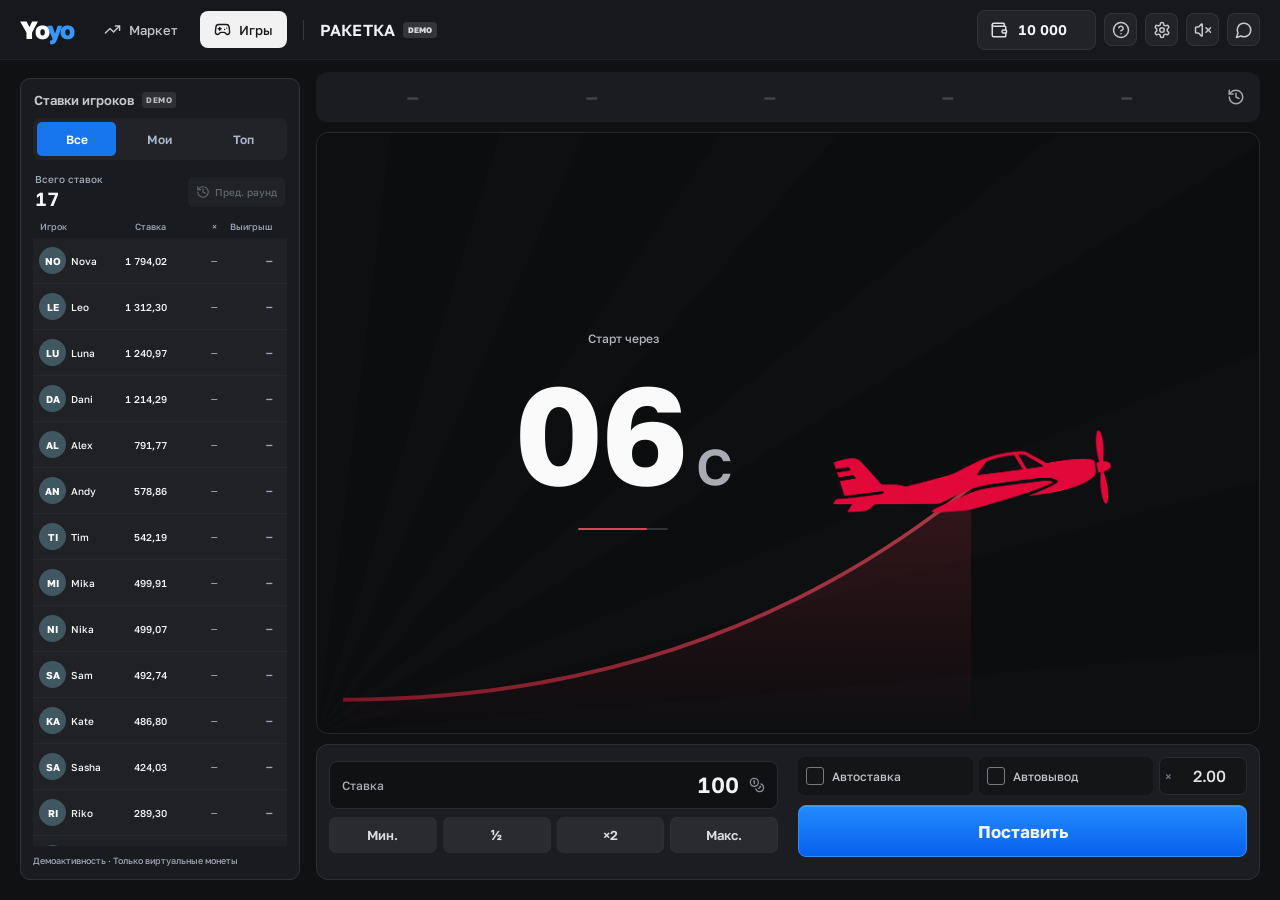
==== commit d3260ee8: "Update flight motion and stake shortcuts (28fbf61)" ====
--- a/index.html
+++ b/index.html
@@ -11,8 +11,8 @@
     <link rel="icon" type="image/svg+xml" href="./favicon.svg" />
     <link rel="preload" as="image" type="image/webp" href="./plane-flat.webp" fetchpriority="high" />
     <title>Ракетка · Yoyo Originals</title>
-    <script type="module" crossorigin src="./assets/index-4gxZQNrb.js"></script>
-    <link rel="stylesheet" crossorigin href="./assets/index-SlJQmSWO.css">
+    <script type="module" crossorigin src="./assets/index-CIxatpET.js"></script>
+    <link rel="stylesheet" crossorigin href="./assets/index-TS1s9Wy9.css">
   </head>
   <body>
     <div id="root"></div>
--- a/assets/index-TS1s9Wy9.css
+++ b/assets/index-TS1s9Wy9.css
@@ -0,0 +1 @@
+@font-face{font-family:Golos Text;font-style:normal;font-display:swap;font-weight:400;src:url(./golos-text-cyrillic-ext-400-normal-Bo67NYBq.woff2) format("woff2"),url(./golos-text-cyrillic-ext-400-normal-D592xEk3.woff) format("woff");unicode-range:U+0460-052F,U+1C80-1C8A,U+20B4,U+2DE0-2DFF,U+A640-A69F,U+FE2E-FE2F}@font-face{font-family:Golos Text;font-style:normal;font-display:swap;font-weight:400;src:url(./golos-text-cyrillic-400-normal-C7us6pn1.woff2) format("woff2"),url(./golos-text-cyrillic-400-normal-BwL4n7Pb.woff) format("woff");unicode-range:U+0301,U+0400-045F,U+0490-0491,U+04B0-04B1,U+2116}@font-face{font-family:Golos Text;font-style:normal;font-display:swap;font-weight:400;src:url(./golos-text-latin-ext-400-normal-BjKcJWKY.woff2) format("woff2"),url(./golos-text-latin-ext-400-normal-BXgyX_iE.woff) format("woff");unicode-range:U+0100-02BA,U+02BD-02C5,U+02C7-02CC,U+02CE-02D7,U+02DD-02FF,U+0304,U+0308,U+0329,U+1D00-1DBF,U+1E00-1E9F,U+1EF2-1EFF,U+2020,U+20A0-20AB,U+20AD-20C0,U+2113,U+2C60-2C7F,U+A720-A7FF}@font-face{font-family:Golos Text;font-style:normal;font-display:swap;font-weight:400;src:url(./golos-text-latin-400-normal-Coi1FYaD.woff2) format("woff2"),url(./golos-text-latin-400-normal-DOuJOmdK.woff) format("woff");unicode-range:U+0000-00FF,U+0131,U+0152-0153,U+02BB-02BC,U+02C6,U+02DA,U+02DC,U+0304,U+0308,U+0329,U+2000-206F,U+20AC,U+2122,U+2191,U+2193,U+2212,U+2215,U+FEFF,U+FFFD}@font-face{font-family:Golos Text;font-style:normal;font-display:swap;font-weight:500;src:url(./golos-text-cyrillic-ext-500-normal-CLsu_eDI.woff2) format("woff2"),url(./golos-text-cyrillic-ext-500-normal-InHNvB7v.woff) format("woff");unicode-range:U+0460-052F,U+1C80-1C8A,U+20B4,U+2DE0-2DFF,U+A640-A69F,U+FE2E-FE2F}@font-face{font-family:Golos Text;font-style:normal;font-display:swap;font-weight:500;src:url(./golos-text-cyrillic-500-normal-BSLQUuP1.woff2) format("woff2"),url(./golos-text-cyrillic-500-normal-hXinzVVQ.woff) format("woff");unicode-range:U+0301,U+0400-045F,U+0490-0491,U+04B0-04B1,U+2116}@font-face{font-family:Golos Text;font-style:normal;font-display:swap;font-weight:500;src:url(./golos-text-latin-ext-500-normal-9vZPKadr.woff2) format("woff2"),url(./golos-text-latin-ext-500-normal-BmtMVntR.woff) format("woff");unicode-range:U+0100-02BA,U+02BD-02C5,U+02C7-02CC,U+02CE-02D7,U+02DD-02FF,U+0304,U+0308,U+0329,U+1D00-1DBF,U+1E00-1E9F,U+1EF2-1EFF,U+2020,U+20A0-20AB,U+20AD-20C0,U+2113,U+2C60-2C7F,U+A720-A7FF}@font-face{font-family:Golos Text;font-style:normal;font-display:swap;font-weight:500;src:url(./golos-text-latin-500-normal-BznAvurO.woff2) format("woff2"),url(./golos-text-latin-500-normal-BQo4s7Kn.woff) format("woff");unicode-range:U+0000-00FF,U+0131,U+0152-0153,U+02BB-02BC,U+02C6,U+02DA,U+02DC,U+0304,U+0308,U+0329,U+2000-206F,U+20AC,U+2122,U+2191,U+2193,U+2212,U+2215,U+FEFF,U+FFFD}@font-face{font-family:Golos Text;font-style:normal;font-display:swap;font-weight:600;src:url(./golos-text-cyrillic-ext-600-normal-uuhKjiyO.woff2) format("woff2"),url(./golos-text-cyrillic-ext-600-normal-rSWq63aw.woff) format("woff");unicode-range:U+0460-052F,U+1C80-1C8A,U+20B4,U+2DE0-2DFF,U+A640-A69F,U+FE2E-FE2F}@font-face{font-family:Golos Text;font-style:normal;font-display:swap;font-weight:600;src:url(./golos-text-cyrillic-600-normal-lpQ9rVRR.woff2) format("woff2"),url(./golos-text-cyrillic-600-normal-BgvEFMNR.woff) format("woff");unicode-range:U+0301,U+0400-045F,U+0490-0491,U+04B0-04B1,U+2116}@font-face{font-family:Golos Text;font-style:normal;font-display:swap;font-weight:600;src:url(./golos-text-latin-ext-600-normal-DLLCs_GQ.woff2) format("woff2"),url(./golos-text-latin-ext-600-normal-C6iohuVX.woff) format("woff");unicode-range:U+0100-02BA,U+02BD-02C5,U+02C7-02CC,U+02CE-02D7,U+02DD-02FF,U+0304,U+0308,U+0329,U+1D00-1DBF,U+1E00-1E9F,U+1EF2-1EFF,U+2020,U+20A0-20AB,U+20AD-20C0,U+2113,U+2C60-2C7F,U+A720-A7FF}@font-face{font-family:Golos Text;font-style:normal;font-display:swap;font-weight:600;src:url(./golos-text-latin-600-normal-Bhk8uV1U.woff2) format("woff2"),url(./golos-text-latin-600-normal-B_o32mE8.woff) format("woff");unicode-range:U+0000-00FF,U+0131,U+0152-0153,U+02BB-02BC,U+02C6,U+02DA,U+02DC,U+0304,U+0308,U+0329,U+2000-206F,U+20AC,U+2122,U+2191,U+2193,U+2212,U+2215,U+FEFF,U+FFFD}@font-face{font-family:Golos Text;font-style:normal;font-display:swap;font-weight:700;src:url(./golos-text-cyrillic-ext-700-normal-D3ZaBy6G.woff2) format("woff2"),url(./golos-text-cyrillic-ext-700-normal-DPkDx3rk.woff) format("woff");unicode-range:U+0460-052F,U+1C80-1C8A,U+20B4,U+2DE0-2DFF,U+A640-A69F,U+FE2E-FE2F}@font-face{font-family:Golos Text;font-style:normal;font-display:swap;font-weight:700;src:url(./golos-text-cyrillic-700-normal-BKmY45Ip.woff2) format("woff2"),url(./golos-text-cyrillic-700-normal-ClsrbE7_.woff) format("woff");unicode-range:U+0301,U+0400-045F,U+0490-0491,U+04B0-04B1,U+2116}@font-face{font-family:Golos Text;font-style:normal;font-display:swap;font-weight:700;src:url(./golos-text-latin-ext-700-normal-0O3DoeVP.woff2) format("woff2"),url(./golos-text-latin-ext-700-normal-CezX9NlQ.woff) format("woff");unicode-range:U+0100-02BA,U+02BD-02C5,U+02C7-02CC,U+02CE-02D7,U+02DD-02FF,U+0304,U+0308,U+0329,U+1D00-1DBF,U+1E00-1E9F,U+1EF2-1EFF,U+2020,U+20A0-20AB,U+20AD-20C0,U+2113,U+2C60-2C7F,U+A720-A7FF}@font-face{font-family:Golos Text;font-style:normal;font-display:swap;font-weight:700;src:url(./golos-text-latin-700-normal-CxmN_Nfd.woff2) format("woff2"),url(./golos-text-latin-700-normal-DAuVRgMH.woff) format("woff");unicode-range:U+0000-00FF,U+0131,U+0152-0153,U+02BB-02BC,U+02C6,U+02DA,U+02DC,U+0304,U+0308,U+0329,U+2000-206F,U+20AC,U+2122,U+2191,U+2193,U+2212,U+2215,U+FEFF,U+FFFD}@font-face{font-family:Golos Text;font-style:normal;font-display:swap;font-weight:800;src:url(./golos-text-cyrillic-ext-800-normal-MgQvlP1M.woff2) format("woff2"),url(./golos-text-cyrillic-ext-800-normal-nAniE-it.woff) format("woff");unicode-range:U+0460-052F,U+1C80-1C8A,U+20B4,U+2DE0-2DFF,U+A640-A69F,U+FE2E-FE2F}@font-face{font-family:Golos Text;font-style:normal;font-display:swap;font-weight:800;src:url(./golos-text-cyrillic-800-normal-n8hjK-Mh.woff2) format("woff2"),url(./golos-text-cyrillic-800-normal-DeDNPNQP.woff) format("woff");unicode-range:U+0301,U+0400-045F,U+0490-0491,U+04B0-04B1,U+2116}@font-face{font-family:Golos Text;font-style:normal;font-display:swap;font-weight:800;src:url(./golos-text-latin-ext-800-normal-B3jauhB1.woff2) format("woff2"),url(./golos-text-latin-ext-800-normal-DctlWd28.woff) format("woff");unicode-range:U+0100-02BA,U+02BD-02C5,U+02C7-02CC,U+02CE-02D7,U+02DD-02FF,U+0304,U+0308,U+0329,U+1D00-1DBF,U+1E00-1E9F,U+1EF2-1EFF,U+2020,U+20A0-20AB,U+20AD-20C0,U+2113,U+2C60-2C7F,U+A720-A7FF}@font-face{font-family:Golos Text;font-style:normal;font-display:swap;font-weight:800;src:url(./golos-text-latin-800-normal-Dj36HFM-.woff2) format("woff2"),url(./golos-text-latin-800-normal-B_cdlg2g.woff) format("woff");unicode-range:U+0000-00FF,U+0131,U+0152-0153,U+02BB-02BC,U+02C6,U+02DA,U+02DC,U+0304,U+0308,U+0329,U+2000-206F,U+20AC,U+2122,U+2191,U+2193,U+2212,U+2215,U+FEFF,U+FFFD}:root{font-family:Golos Text,sans-serif;color:#f4f0fc;background:#0d0b14;font-synthesis:none;font-weight:450;--muted: #81798f;--purple: #a674ff;--border: #ffffff0c;--panel: #191422;--green: #8be6b4}*{box-sizing:border-box}body{margin:0;min-width:360px}button,input,a{-webkit-tap-highlight-color:transparent}button,input{font:inherit}button,a,input{outline-offset:4px}button:focus-visible,a:focus-visible,input:focus-visible{outline:2px solid #b290ff}button{cursor:pointer;border:0;color:inherit}button:disabled{cursor:default;opacity:.45}a{color:inherit;text-decoration:none}button,a{touch-action:manipulation}button{transition:background .2s,box-shadow .2s,transform .2s}button:active:not(:disabled){transform:translateY(1px)}svg{flex-shrink:0}input{min-width:0;border:0;color:inherit;background:transparent;outline:none}input:disabled{opacity:.7}::selection{background:#9d60f777}button:hover:not(:disabled){filter:brightness(1.12)}.app-shell{min-height:100dvh;background:radial-gradient(ellipse at 70% 15%,#24133316,transparent 55%),#0d0b14}.sidebar{position:fixed;left:0;top:0;bottom:0;width:78px;border-right:1px solid var(--border);display:flex;flex-direction:column;align-items:center;gap:13px;padding:25px 0 20px;background:#100e18;z-index:10}.yoyo-mark{font-size:46px;font-weight:900;line-height:.8;letter-spacing:-9px;transform:rotate(-8deg);color:#a879ff;width:39px;height:43px}.yoyo-mark span{font-size:33px;color:#efdbff;vertical-align:8px;margin-left:5px}.sidebar-divider{height:1px;background:var(--border);width:30px;margin:13px 0 8px}.nav-icon{width:48px;height:48px;display:grid;place-items:center;color:#6d657a;border-radius:14px;background:transparent;position:relative}.nav-icon.active{background:#9b61f51b;color:#b997ff;box-shadow:inset 0 0 0 1px #9b61f516}.nav-icon.active i{position:absolute;height:20px;width:3px;background:#ae7bff;left:-16px;border-radius:0 4px 4px 0;box-shadow:0 0 14px #a26cff}.sidebar-spacer{flex:1}.sidebar-label{color:#332c42;font-size:11px;font-weight:800;line-height:1.5;letter-spacing:1px;margin-bottom:18px}.main-shell{margin-left:78px}.topbar{height:89px;border-bottom:1px solid var(--border);display:flex;align-items:center;gap:25px;padding:0 42px}.wordmark{font-size:32px;font-weight:850;letter-spacing:-1.8px;display:flex;align-items:center;gap:13px}.wordmark>span{font-size:10px;text-transform:uppercase;letter-spacing:2.8px;font-weight:550;position:relative;padding-top:6px}.wordmark i{display:block;width:23px;height:2px;background:#a276e8;margin-top:6px}.header-divider{height:24px;width:1px;background:#ffffff12}.header-category{font-size:12px;color:#736b80}.header-right{margin-left:auto;display:flex;align-items:center;gap:17px}.demo-badge{font-size:10px;font-weight:650;letter-spacing:1.1px;color:#b6a4cc;display:flex;align-items:center;gap:7px}.demo-badge i{width:5px;height:5px;background:#b885ff;border-radius:50%;box-shadow:0 0 10px #a674ff77}.wallet{height:43px;display:flex;align-items:center;gap:10px;border:1px solid #ffffff0c;background:#211a2c;border-radius:11px;padding:0 10px 0 13px}.wallet strong{font-size:14px;font-weight:600;min-width:65px;font-variant-numeric:tabular-nums}.coin-icon{color:#b89be6;display:flex}.reset-button{height:27px;width:28px;display:grid;place-items:center;background:#ffffff06;border-left:1px solid #ffffff0d;border-radius:6px;color:#a39aaf}.profile-avatar{width:36px;height:36px;display:grid;place-items:center;font-size:14px;font-weight:650;color:#cab2ed;background:linear-gradient(145deg,#352541,#231b30);border:1px solid #9874b62b;border-radius:12px}main{max-width:1390px;margin:auto;padding:0 42px}.breadcrumbs{display:flex;align-items:center;gap:12px;color:#61596f;font-size:10px;padding-top:24px}.breadcrumbs a{display:flex;align-items:center;gap:7px;color:#92889f}.breadcrumbs>span:last-child{color:#a79cb7}.page-heading{display:flex;align-items:center;justify-content:space-between;margin:25px 0;gap:14px}.title-group{display:flex;gap:15px;align-items:center}.game-icon{height:54px;width:54px;display:grid;place-items:center;position:relative;background:linear-gradient(140deg,#2f214b,#21182f);border:1px solid #b17fff1a;border-radius:16px;color:#c6a1ff;box-shadow:0 8px 30px #0002}.game-icon:after{content:"";position:absolute;width:10px;height:10px;border-bottom:1px solid #be8dff;border-right:1px solid #be8dff;bottom:9px;left:10px;border-radius:0 0 4px;opacity:.5}h1{font-size:28px;font-weight:700;letter-spacing:-1px;margin:0 0 5px;display:flex;gap:12px;align-items:center}.new-badge{font-size:8px;letter-spacing:1.4px;color:#b59bd8;background:#8f5ac51a;border:1px solid #b780f414;padding:5px 7px;border-radius:5px;font-weight:550}.title-group p{margin:0;font-size:12px;color:#8a8099}.heading-actions{display:flex;gap:22px;align-items:center}.text-button{display:flex;align-items:center;gap:8px;font-size:11px;color:#a095ae;background:none;padding:12px 0}.fairness-button{display:flex;align-items:center;gap:8px;font-size:11px;color:#b7a5ce;background:#20182c;border:1px solid #b785ff14;border-radius:9px;padding:12px 14px}.fairness-button svg{color:#a779e8}.game-layout{display:grid;grid-template-columns:minmax(0,1fr) 258px;gap:22px}.game-column{min-width:0}.game-card{border:1px solid #9a73d31b;background:#15101f;border-radius:17px;overflow:hidden;box-shadow:0 14px 60px #00000018}.history-bar{display:flex;align-items:center;gap:12px;padding:12px 14px;height:58px;border-bottom:1px solid #a47acc0d;background:#181220}.history-label{display:flex;align-items:center;gap:7px;color:#72667f;font-size:10px}.history-chips{display:flex;gap:6px;overflow:auto;scrollbar-width:none;align-items:center;flex:1;min-width:0;-webkit-mask-image:linear-gradient(to right,#000 95%,transparent);mask-image:linear-gradient(to right,#000 95%,transparent)}.history-chips::-webkit-scrollbar{display:none}.history-chip{height:30px;min-width:64px;font-size:11px;letter-spacing:.1px;font-weight:550;background:#2c2340;color:#b6a0ce;border-radius:7px;padding:0 10px;white-space:nowrap;animation:chip-in .3s ease-out}.history-chip.medium{background:#422b5c;color:#d1a6ff}.history-chip.high{background:#5b3b23;color:#f7c17d}.history-empty{font-size:11px;color:#695f78;white-space:nowrap}.icon-button{height:33px;width:33px;display:grid;place-items:center;border-radius:8px;background:transparent;color:#8e809f}.history-all{background:#2b203b;width:31px;height:31px;color:#bda3d8}.scene{position:relative;height:407px;overflow:hidden;isolation:isolate;background:radial-gradient(ellipse at 70% 60%,#39235b55,transparent 60%),linear-gradient(145deg,#161020,#1a112a 55%,#191124)}.scene-grid{position:absolute;inset:0;background-image:linear-gradient(#cab5e705 1px,transparent 1px),linear-gradient(90deg,#cab5e705 1px,transparent 1px);background-size:60px 60px;-webkit-mask-image:linear-gradient(transparent,#0008);mask-image:linear-gradient(transparent,#0008)}.stars{position:absolute;inset:0}.star{position:absolute;height:2px;width:2px;background:#dcf;border-radius:50%;animation:twinkle 4s ease-in-out infinite alternate}.star--cross{width:8px;height:8px;background:#c3a0f0;clip-path:polygon(50% 0,60% 40%,100% 50%,60% 60%,50% 100%,40% 60%,0 50%,40% 40%)}.scene-top{position:absolute;top:21px;left:22px;right:22px;display:flex;justify-content:space-between;align-items:center;z-index:3}.live-label{display:flex;align-items:center;gap:7px;color:#9d88b8;text-transform:uppercase;letter-spacing:1.1px;font-size:8px;font-weight:600}.live-label i{height:5px;width:5px;border-radius:50%;background:#9e80c0}.live-label.is-live{color:#98d4bc}.live-label.is-live i{background:#8ee2b7;box-shadow:0 0 11px #96ecb96b;animation:pulse 2s infinite}.scene-round{font-family:monospace;font-size:9px;color:#6e5b85;letter-spacing:.8px}.planet{position:absolute;width:44px;height:44px;border-radius:50%;top:72px;right:74px;background:linear-gradient(145deg,#7751a33d,#34214116 70%);box-shadow:inset 1px 1px 2px #c9adff11;transform:rotate(-25deg)}.planet div{position:absolute;top:19px;left:-14px;width:72px;height:12px;border:3px solid #a785ce14;border-top-color:transparent;border-radius:50%}.orbit{position:absolute;width:580px;height:580px;border:1px solid #a780dc07;border-radius:50%;left:50%;top:22px;transform:rotate(-30deg) scaleX(1.55);pointer-events:none}.orbit--two{width:780px;height:780px;top:45px}.trajectory{position:absolute;width:100%;height:100%;inset:0}.multiplier-display{position:absolute;top:33%;left:9%;width:53%;text-align:center;z-index:2}.flight-eyebrow{font-size:9px;letter-spacing:2.2px;color:#b8a1d1;font-weight:500}.big-multiplier{font-size:clamp(66px,7.1vw,106px);font-weight:750;letter-spacing:-6px;line-height:1.24;white-space:nowrap;font-variant-numeric:tabular-nums;text-shadow:0 2px 42px #d5b4ff15}.big-multiplier>span{font-weight:450;display:inline-block;font-size:.7em;letter-spacing:-2px;color:#c3a6df;margin-left:3px}.big-multiplier>.seconds{font-size:.48em;letter-spacing:0;margin-left:10px}.flight-caption{display:flex;gap:5px;align-items:center;justify-content:center;color:#8d799f;font-size:10px;margin-top:6px}.flight-caption svg{color:#b68de6}.countdown-track{height:3px;width:106px;border-radius:3px;background:#a67bdb20;margin:18px auto 0;overflow:hidden}.countdown-track>div{background:#b17aef;height:100%;border-radius:3px;transition:width .05s linear}.pilot-position{position:absolute;transform:translate(-50%,-73%);width:148px;height:185px;z-index:2;transition:top .05s linear,left .05s linear}.pilot{width:100%;height:100%;object-fit:contain;filter:drop-shadow(0 0 13px #af64ff2f);animation:hover 3s ease-in-out infinite;position:relative;z-index:2}.jet-aura{position:absolute;width:70px;height:60px;border-radius:50%;background:#c76eff44;filter:blur(23px);left:8px;bottom:24px}.engine-spark{position:absolute;width:3px;height:3px;background:#ddb4ff;box-shadow:0 0 6px #b674ff;border-radius:50%;bottom:14px;left:14px;animation:spark 1s infinite;z-index:1}.spark-two{animation-delay:.5s;bottom:5px;left:30px}.scene--waiting .pilot-position,.scene--preparing .pilot-position{left:78%!important;top:67%!important;width:174px;height:218px}.scene--waiting .trajectory,.scene--preparing .trajectory{opacity:.3}.scene--crashed .pilot-position{animation:fly-away .65s ease-in forwards}.scene--crashed .big-multiplier,.scene--crashed .big-multiplier>span{color:#ef9cbe}.scene--crashed .flight-eyebrow{color:#cb8ba8}.scene--crashed .trajectory{opacity:.4}.crash-ring{position:absolute;width:120px;height:120px;border:1px solid #e4a5ff;border-radius:50%;left:65%;top:28%;animation:ring-out .8s ease-out forwards}.clouds{position:absolute;bottom:0;left:0;right:0;width:100%;height:64px;opacity:.8}.scene-bottom{position:absolute;bottom:14px;left:22px;right:22px;display:flex;align-items:center;justify-content:space-between;color:#716084;font-size:8px;z-index:4}.scene-bottom>span{display:flex;align-items:center;gap:5px}.scene-bottom>span:last-child{font-size:7px;letter-spacing:1.6px;color:#826d9b}.scene-toolbar{display:flex;justify-content:space-between;align-items:center;height:43px;background:#191222;padding:0 13px;border-top:1px solid #b47eff0b}.commitment-button{display:flex;gap:7px;align-items:center;background:none;color:#91819f;font-size:8px;padding:10px 0}.commitment-button>svg:first-child{color:#9f80bf}.commitment-button>span:first-of-type{font-size:9px}.commitment-button code{font-size:8px;color:#665a75;letter-spacing:.3px}.commitment-state{margin-left:6px;color:#806a94}.scene-controls{display:flex;gap:2px}.bet-panels{display:grid;grid-template-columns:1fr 1fr;gap:12px;margin-top:16px}.bet-panel{padding:15px 15px 0;background:linear-gradient(130deg,#21182e,#21192e 60%,#281b3b);border:1px solid #c38eff14;border-radius:15px;min-width:0;transition:border-color .3s}.bet-panel--flying{border-color:#7de5b52e}.bet-panel-head{display:flex;align-items:center;justify-content:space-between;gap:10px;margin-bottom:15px}.bet-number{font-size:12px;color:#b99ed5;font-weight:650;display:flex;gap:8px;align-items:center}.bet-number>span{font-size:8px;font-weight:450;letter-spacing:1.2px;color:#6e5f7e}.toggle-control{display:flex;align-items:center;gap:7px;background:none;padding:3px 0;font-size:9px;color:#9a8aa9;min-height:26px}.toggle-track{width:25px;height:15px;border-radius:12px;background:#3b2c4c;border:1px solid #ffffff04;position:relative;transition:background .2s}.toggle-track i{display:block;position:absolute;top:3px;left:3px;height:7px;width:7px;background:#8c789f;border-radius:50%;transition:transform .2s,background .2s}.checked .toggle-track{background:#9e66f0}.checked .toggle-track i{transform:translate(10px);background:#fff}.checked{color:#c8b1e0}.bet-entry-row{display:grid;grid-template-columns:minmax(0,1fr) minmax(0,1.05fr);gap:10px}.amount-box{background:#160f21;border:1px solid #b58bdf0d;border-radius:9px;min-width:0;padding:8px 6px 6px}.field-label{display:flex;align-items:center;justify-content:space-between;font-size:8px;color:#7f6d92;padding:0 5px;margin-bottom:7px}.field-label svg{color:#a089b5}.amount-input{display:flex;align-items:center;gap:2px}.amount-input>button{height:24px;width:23px;background:#2b1f3c;color:#b097ce;display:grid;place-items:center;border-radius:5px;flex-shrink:0;padding:0}.amount-input>input{text-align:center;width:100%;font-size:16px;font-weight:600;padding:0;line-height:24px;font-variant-numeric:tabular-nums}.bet-button{min-height:68px;border-radius:10px;background:linear-gradient(110deg,#833cf2,#a050fa);box-shadow:inset 0 1px #ffffff26,0 3px 18px #8a3ef322;padding:8px 3px}.bet-button>span{display:flex;align-items:center;justify-content:center;gap:3px;font-size:13px;font-weight:600;white-space:nowrap}.bet-button>span>svg{height:15px;width:15px}.bet-button>small{display:block;font-size:8px;line-height:1.4;font-weight:400;color:#e3ccff;margin-top:5px}.bet-button--cancel{background:#342544;box-shadow:inset 0 0 0 1px #b889e428}.bet-button--cancel>small{color:#9f8aaf}.bet-button--cash{background:linear-gradient(110deg,#249a74,#43b18d);box-shadow:inset 0 1px #ffffff26,0 3px 18px #3bcd7a11}.bet-button--cash>small{color:#d1ffe8}.quick-values{display:grid;grid-template-columns:repeat(4,1fr);gap:5px;margin:8px 0 13px}.quick-values>button{height:27px;border-radius:5px;background:#2e223e;color:#9a83b0;font-size:9px}.quick-values>button.selected{background:#412c59;color:#cdb1ed}.auto-cash-row{display:flex;align-items:center;justify-content:space-between;border-top:1px solid #ba91e90b;padding-top:10px;gap:12px}.target-input{display:flex;align-items:center;background:#170f22;border:1px solid #a577cb0c;border-radius:6px;width:74px;height:27px;padding:0 10px;gap:5px;color:#776288}.target-input>span{font-size:12px}.target-input input{font-size:11px;width:100%;font-weight:550;text-align:right}.target-input.enabled{color:#d0afef;border-color:#b280ef33}.bet-feedback{min-height:32px;display:flex;align-items:center;justify-content:center;gap:4px;font-size:8px;color:#766184;padding:8px 0;text-align:center;line-height:1.4}.bet-feedback.success{color:#83d7a9;animation:receipt-in .4s ease-out}.error-text{color:#ff9baf}.under-game{display:flex;justify-content:space-between;gap:10px;font-size:9px;color:#685d75;padding:15px 3px}.under-game>span{display:flex;gap:6px;align-items:center}.under-game>span:last-child svg{color:#8b6ba7}.flight-sidebar{display:flex;flex-direction:column;gap:16px}.flight-card,.how-card{border:1px solid #ad7cde0d;border-radius:14px;background:#18131f;padding:19px 17px}.card-heading{display:flex;justify-content:space-between;align-items:center;gap:8px}.card-heading h2{font-size:12px;font-weight:550;margin:0}.card-heading>svg{color:#5d4a71}.small-pill{font-size:7px;letter-spacing:1px;background:#68dba50c;color:#81ba9d;border:1px solid #68dba511;border-radius:4px;padding:4px 5px}.flight-card-round{display:flex;justify-content:space-between;align-items:center;margin:19px 0 15px;font-size:8px;color:#6f617e}.flight-card-round strong{font-size:9px;font-family:monospace;letter-spacing:.3px;font-weight:400;color:#a18bb4}.personal-bets{display:flex;flex-direction:column;gap:8px}.personal-bet{background:#21182c;border:1px solid #a775cf0c;border-radius:8px;display:flex;align-items:center;gap:8px;padding:12px 9px}.personal-bet-icon{height:28px;width:28px;border-radius:8px;display:grid;place-items:center;background:#2d203d;color:#8e6eab}.personal-bet>div{display:flex;flex-direction:column;gap:4px}.personal-bet strong{font-size:10px;font-weight:450;color:#c0afcf}.personal-bet>div>span{font-size:7px;color:#786187}.personal-bet>b{font-weight:450;font-size:11px;display:flex;gap:4px;align-items:center;margin-left:auto;color:#bda7cf}.personal-bet>b svg{color:#7b628d}.personal-bet.won{border-color:#71dbaa16}.personal-bet.won .personal-bet-icon{color:#89d3aa;background:#6dce9d14}.personal-bet.won>div>span,.personal-bet.won>b{color:#91d8ae}.flight-tips{display:flex;gap:9px;align-items:center;padding-top:18px}.tip-icon{color:#a573da}.flight-tips p{font-size:9px;line-height:1.7;color:#8c789d;margin:0}.flight-tips strong{font-weight:450;color:#b5a0c7}.how-card{padding-bottom:0}.how-card ol{list-style:none;padding:0;margin:20px 0 8px;display:flex;flex-direction:column;gap:21px}.how-card li{display:flex;gap:13px;position:relative}.how-card li+li:before{content:"";position:absolute;left:12px;top:-21px;height:21px;border-left:1px dashed #b783e626}.how-card li>span{height:27px;width:27px;background:#a36ddd0c;border:1px solid #c38aff14;border-radius:8px;font-size:9px;color:#a484bf;display:grid;place-items:center;flex-shrink:0}.how-card strong{font-size:10px;font-weight:450;color:#bdaccb}.how-card p{font-size:9px;line-height:1.7;margin:5px 0 0;color:#776485}.how-card>button{display:flex;align-items:center;justify-content:space-between;width:100%;font-size:9px;color:#a382be;background:transparent;border-top:1px solid #b582df0b;margin-top:18px;padding:13px 0}.proof-card{position:relative;display:flex;flex-direction:column;align-items:flex-start;border:1px solid #ad7cde14;border-radius:14px;overflow:hidden;background:radial-gradient(ellipse at 100% 0,#7544b32b,transparent 70%),#1b1425;padding:18px;text-align:left;flex:1;min-height:157px}.proof-card:after{content:"";position:absolute;width:140px;height:140px;right:-82px;bottom:-30px;border:1px solid #af76e41a;border-radius:50%;box-shadow:0 0 0 22px #ad7ee908,0 0 0 44px #ad7ee905}.proof-card-icon{color:#b88fe5;margin-bottom:12px}.proof-card>strong{font-size:12px;font-weight:500}.proof-card>p{font-size:9px;line-height:1.7;color:#887196;margin:7px 0 18px}.proof-card>span:last-of-type{font-size:9px;color:#b18ad1;display:flex;align-items:center;gap:9px;margin-top:auto}footer{display:flex;align-items:center;gap:18px;padding:24px 0 26px;border-top:1px solid #ffffff07;margin-top:19px}.footer-brand{display:flex;align-items:center;gap:7px;font-size:19px;font-weight:800;letter-spacing:-1px;color:#4c405b}.footer-brand span{font-size:6px;text-transform:uppercase;letter-spacing:1.3px;font-weight:500;color:#685975}footer p{font-size:8px;color:#60516d;margin:0}.footer-protocol{margin-left:auto;font-size:8px;color:#655473;display:flex;gap:6px;align-items:center}.footer-protocol>i{height:4px;width:4px;border-radius:50%;background:#729a815f}.fatal-error{border:1px solid #e29bb74a;background:#51213352;color:#eac0cf;padding:14px;margin-bottom:15px;font-size:12px;border-radius:10px}.modal{background:#1b1427;color:#eee6f8;border:1px solid #9e74c52e;border-radius:20px;width:570px;max-width:calc(100vw - 28px);max-height:calc(100dvh - 40px);padding:25px;box-shadow:0 30px 150px #0009;overflow:auto;scrollbar-width:thin;scrollbar-color:#513767 #20162e}.modal::backdrop{background:#07040dc4;-webkit-backdrop-filter:blur(7px);backdrop-filter:blur(7px)}.modal-head{display:flex;justify-content:space-between;align-items:center;gap:15px;margin-bottom:23px}.modal h2{font-size:19px;font-weight:600;letter-spacing:-.5px;margin:0}.modal-head>.icon-button{background:#2b203a}.proof-intro{display:flex;align-items:center;gap:12px;margin-bottom:23px}.proof-icon{height:47px;width:47px;display:grid;place-items:center;background:#a774eb13;color:#bb93ed;border-radius:13px}.proof-intro strong{font-size:13px;font-family:monospace;letter-spacing:.5px}.proof-intro p{font-size:10px;margin:6px 0 0;color:#927ca5}.protocol{font-size:8px;background:#2e213e;padding:6px;border-radius:5px;color:#b195cc;margin-left:auto;white-space:nowrap}.proof-tabs{display:flex;gap:4px;background:#120c1b;padding:5px;border-radius:10px;margin-bottom:19px}.proof-tabs>button{flex:1;background:transparent;border-radius:7px;padding:10px;font-size:11px;color:#8e77a4}.proof-tabs>button.active{background:#332241;color:#ddc8f4}.notice{display:flex;align-items:flex-start;gap:10px;background:#a375da0b;color:#b69cca;border:1px solid #a577d713;border-radius:9px;padding:12px;font-size:11px;line-height:1.6;margin-bottom:18px}.notice svg{margin-top:2px}.proof-fields{display:grid;grid-template-columns:1fr 1fr;gap:14px}.proof-fields>label{font-size:9px;color:#a38ab8;display:flex;flex-direction:column;gap:7px}.proof-fields>label:nth-child(-n+3){grid-column:1/-1}.proof-fields input{background:#120d1b;border:1px solid #ae82d022;border-radius:7px;font-family:monospace;font-size:11px;color:#cfb9e1;padding:12px;width:100%;min-height:40px}.proof-fields input[readonly]{color:#8d779e;border-color:#ae82d00b}.proof-fields input:not([readonly]){border-color:#9866c94d}.proof-fields input::placeholder{color:#756285;font-size:10px}.proof-actions{display:flex;gap:10px;margin:20px 0}.primary-button{background:linear-gradient(110deg,#8743dc,#a65af2);color:#fff;font-size:12px;font-weight:500;border-radius:9px;padding:13px 17px;display:flex;gap:9px;align-items:center;justify-content:center;min-height:44px}.proof-actions>.primary-button{flex:1}.proof-actions>.icon-button{height:44px;width:44px;background:#2c1f3c}.verify-result{display:flex;align-items:flex-start;gap:10px;font-size:11px;line-height:1.6;border:1px solid;padding:13px;border-radius:9px;margin-bottom:15px}.verify-result code{display:block;font-size:8px;word-break:break-all;color:#a593b6;margin-top:8px}.verify-result.valid{color:#a1e8c2;background:#4c996411;border-color:#82dba52c}.verify-result.invalid{color:#e7a2b7;background:#a23f5e0d;border-color:#ea8eb82c}.next-proof{font-size:10px;color:#a18bb5;padding:13px 0;border-top:1px solid #ad7bdd16}.next-proof summary{cursor:pointer;padding:5px 0}.next-proof code{display:block;word-break:break-all;font-size:9px;margin:10px 0;color:#c5a6de}.next-proof small{font-size:9px;color:#8f76a5}.proof-footnote{font-size:10px;line-height:1.7;color:#806a93;margin:16px 0 0}.help-hero{background:radial-gradient(at 80% 50%,#7b3fcf2b,transparent),#241a32;padding:23px;border:1px solid #bd81ff16;border-radius:12px;display:flex;align-items:center;gap:23px;color:#bc8af6}.help-hero h3{font-size:21px;font-weight:500;line-height:1.35;color:#e8d6fa;margin:0;letter-spacing:-.4px}.help-steps{padding-left:22px;display:flex;flex-direction:column;gap:15px;color:#af99c1;font-size:12px;line-height:1.7;margin:23px 0}.help-steps li::marker{color:#b384e5}.help-steps li{padding-left:6px}.wide{width:100%;margin-top:21px}.modal-description{font-size:11px;color:#a18cb5;line-height:1.7;margin-top:-5px}.empty-history{text-align:center;padding:45px 5px;color:#a17ebf}.empty-history h3{font-size:17px;font-weight:500;color:#ccaddf}.empty-history p{font-size:11px;color:#92799f}.history-list{display:flex;flex-direction:column;gap:7px;margin-top:20px}.history-list>button{display:flex;align-items:center;justify-content:space-between;gap:10px;padding:14px 12px;background:#251b32;border-radius:8px;font-size:10px;color:#a68bbd}.history-list>button>span:first-child{display:flex;gap:9px;align-items:center;font-family:monospace}.history-list>button>span:nth-child(2){color:#d4b8e8;font-size:13px}.history-list>button>span:nth-child(3){font-size:8px;color:#816890}.purple-text{color:#c68dff!important}.toast{position:fixed;bottom:30px;left:50%;transform:translate(-50%);display:flex;align-items:center;gap:10px;max-width:calc(100vw - 28px);padding:15px 18px;background:#30203f;border:1px solid #b980f333;border-radius:12px;box-shadow:0 8px 60px #0008;font-size:11px;z-index:100;color:#d7bcec;animation:receipt-in .25s ease-out}.toast>button{display:grid;place-items:center;background:transparent;color:#ac8ac1;padding:0;margin-left:4px}@keyframes hover{0%,to{transform:translateY(0) rotate(-2deg)}50%{transform:translateY(-7px) rotate(1deg)}}@keyframes twinkle{to{opacity:.12}}@keyframes pulse{50%{opacity:.5}}@keyframes spark{to{transform:translate(-30px,28px);opacity:0}}@keyframes fly-away{to{transform:translate(200%,-240%) scale(.3);opacity:0}}@keyframes ring-out{to{transform:scale(3);opacity:0}}@keyframes receipt-in{0%{opacity:0;translate:0 5px}to{opacity:1;translate:0 0}}@keyframes chip-in{0%{opacity:0;transform:scale(.8)}to{opacity:1;transform:scale(1)}}@media(min-width:1600px){main{max-width:1430px}.scene{height:470px}.game-layout{grid-template-columns:minmax(0,1fr) 280px}.flight-card,.how-card,.proof-card{padding:23px}.big-multiplier{font-size:120px}.pilot-position{width:185px;height:230px}.scene--waiting .pilot-position{width:200px;height:250px}.bet-panel{padding:18px 20px 0}.bet-button{min-height:78px}.bet-button>span{font-size:15px}.bet-button>small{font-size:10px}.amount-input>input{font-size:20px}.field-label{font-size:9px}.toggle-control{font-size:10px}.bet-number>span{font-size:9px}.bet-panel-head{margin-bottom:17px}.bet-feedback{min-height:37px;font-size:9px}.scene-bottom{bottom:18px}.how-card ol{gap:29px}.how-card li+li:before{height:29px;top:-29px}}@media(max-width:1200px){.topbar{padding:0 26px}main{padding:0 26px}.game-layout{grid-template-columns:minmax(0,1fr) 225px;gap:16px}.flight-card,.how-card,.proof-card{padding:16px 13px}.bet-panel{padding:13px 11px 0}.bet-entry-row{gap:7px}.bet-button>span{font-size:11px}.bet-button>small{font-size:7px}.scene{height:365px}.big-multiplier{font-size:79px}.pilot-position{width:130px;height:164px}.scene--waiting .pilot-position{width:150px;height:190px}.personal-bet{padding:10px 7px;gap:6px}.personal-bet-icon{height:25px;width:25px}.personal-bet>b{font-size:10px}.how-card ol{gap:16px}.how-card li+li:before{height:16px;top:-16px}.proof-card{min-height:145px}.footer-protocol{display:none}}@media(max-width:1020px){.game-layout{grid-template-columns:minmax(0,1fr)}.flight-sidebar{display:none}.scene{height:400px}.pilot-position{width:155px;height:195px}.scene--waiting .pilot-position{width:180px;height:225px}.big-multiplier{font-size:100px}.bet-button>span{font-size:14px}.bet-button>small{font-size:9px}.bet-panel{padding:16px 17px 0}.toggle-control{font-size:10px}.scene-top{top:23px}.header-category,.header-divider{display:none}.bet-feedback{font-size:9px}.amount-box{padding:9px 8px 7px}.bet-entry-row{gap:11px}.bet-button{min-height:72px}.field-label{font-size:9px}.amount-input>input{font-size:19px}.quick-values>button{font-size:10px;height:29px}.auto-cash-row{padding-top:9px}}@media(max-width:680px){.sidebar{display:none}.main-shell{margin-left:0}.topbar{height:73px;padding:0 20px;gap:8px}.wordmark{font-size:29px;gap:9px}.wordmark>span{font-size:7px;letter-spacing:1.5px}.wordmark i{width:18px;margin-top:4px}.header-right{gap:10px}.profile-avatar{display:none}.wallet{height:38px;gap:7px;padding:0 7px 0 10px;border-radius:9px}.wallet strong{font-size:12px;min-width:54px}.coin-icon svg{width:16px;height:16px}.demo-badge{font-size:7px;letter-spacing:.7px;gap:4px}.demo-badge i{width:4px;height:4px}.reset-button{width:24px;height:25px}.reset-button svg{width:14px}.breadcrumbs{padding-top:17px;font-size:9px;gap:7px}.breadcrumbs>span:last-child{display:none}.breadcrumbs>svg:last-of-type{display:none}main{padding:0 16px}.page-heading{margin:22px 0 21px;gap:5px}.game-icon{width:44px;height:44px;border-radius:13px}.game-icon svg{height:22px;width:22px}.title-group{gap:10px}h1{font-size:24px;gap:8px;margin-bottom:5px}.new-badge{font-size:6px;padding:4px 5px;letter-spacing:1px}.title-group p{font-size:10px}.heading-actions{gap:11px}.heading-actions .text-button{padding:12px 2px}.heading-actions .text-button>span{display:none}.fairness-button{padding:10px;gap:5px;border-radius:8px}.fairness-button span{font-size:9px}.fairness-button svg{width:15px;height:15px}.game-card{border-radius:14px}.history-bar{padding:10px;height:51px;gap:9px}.history-label>span{display:none}.history-label{padding:0 1px}.history-chip{height:28px;min-width:59px;font-size:10px;border-radius:6px}.history-empty{font-size:9px}.history-all{height:29px;width:29px}.scene{height:320px}.scene-top{top:17px;left:17px;right:17px}.live-label{font-size:6px;letter-spacing:1px;gap:5px}.scene-round{font-size:7px}.multiplier-display{left:4%;top:34%;width:57%}.big-multiplier{font-size:75px;letter-spacing:-4px;line-height:1.2}.flight-eyebrow{font-size:7px;letter-spacing:1.3px}.flight-caption{font-size:8px;gap:3px;margin-top:8px}.flight-caption svg{width:11px;height:11px}.pilot-position{width:107px;height:139px}.scene--waiting .pilot-position,.scene--preparing .pilot-position{width:130px;height:163px;left:78%!important;top:70%!important}.planet{width:34px;height:34px;right:44px;top:56px}.planet div{width:54px;height:10px;left:-11px;top:15px;border-width:2px}.clouds{height:47px}.scene-bottom{left:14px;right:14px;bottom:11px;font-size:6px}.scene-bottom svg{width:10px;height:10px}.scene-bottom>span:last-child{font-size:5px;letter-spacing:1px}.scene-toolbar{height:40px;padding:0 9px}.commitment-button{gap:5px;font-size:7px}.commitment-button>span:first-of-type{font-size:7px}.commitment-button code{font-size:7px;letter-spacing:0}.commitment-state{font-size:6px;margin-left:3px}.scene-controls>.icon-button{width:27px;height:29px}.fullscreen-button{display:none}.countdown-track{width:80px;height:2px;margin-top:15px}.bet-panels{margin-top:12px;gap:12px;grid-template-columns:1fr}.bet-panel{padding:14px 15px 0;border-radius:13px}.bet-panel-head{margin-bottom:11px}.bet-number{font-size:12px}.bet-number>span{font-size:8px}.toggle-control{font-size:10px;min-height:30px;gap:8px}.toggle-track{width:28px;height:16px}.toggle-track i{width:8px;height:8px}.checked .toggle-track i{transform:translate(11px)}.bet-entry-row{grid-template-columns:minmax(0,1fr) minmax(0,1.15fr);gap:12px}.amount-box{padding:8px 7px 7px;border-radius:8px}.field-label{font-size:8px;margin-bottom:5px}.amount-input>button{height:27px;width:27px;border-radius:5px}.amount-input>input{font-size:21px;font-weight:550}.bet-button{min-height:65px;border-radius:9px}.bet-button>span{font-size:15px;gap:5px}.bet-button>span>svg{height:17px;width:17px}.bet-button>small{font-size:8px;margin-top:5px}.quick-values{margin:8px 0 9px;gap:6px}.quick-values>button{height:30px;font-size:10px}.auto-cash-row{padding-top:6px}.target-input{height:31px;width:85px}.target-input>input{font-size:12px}.bet-feedback{min-height:29px;font-size:8px;padding:6px 0}.under-game{font-size:7px;padding:13px 1px;gap:6px}.under-game>span{gap:4px}.under-game svg{width:11px;height:11px}footer{gap:13px;padding:20px 0;margin-top:7px;align-items:flex-start}footer p{font-size:7px;line-height:1.7;max-width:190px}.footer-brand{font-size:17px;gap:6px}.footer-brand span{font-size:5px;letter-spacing:1px}.mobile-bottom-label{display:flex;align-items:center;gap:9px;padding:13px 17px;border-top:1px solid #ffffff05;color:#655373;font-size:7px;letter-spacing:1px;background:#100d17}.mobile-bottom-label>span:last-child{margin-left:auto;display:flex;gap:4px;align-items:center;letter-spacing:0;font-size:7px}.toast{bottom:20px;font-size:10px;padding:13px 12px;min-width:280px;line-height:1.5}.modal{padding:20px 17px;border-radius:16px}.modal h2{font-size:18px}.modal-head{margin-bottom:19px}.proof-intro{gap:9px}.proof-intro p{font-size:9px}.protocol{font-size:6px;padding:5px}.proof-fields{gap:12px}.proof-fields>label{font-size:8px}.proof-fields input{font-size:10px;padding:11px 9px}.proof-footnote{font-size:9px}.help-hero{padding:20px 16px;gap:17px}.help-hero h3{font-size:19px}.help-steps{font-size:11px}.history-list>button{padding:13px 9px;gap:6px}.history-list>button>span:first-child{font-size:9px;gap:6px}.history-list>button>span:nth-child(3){font-size:7px}.history-list svg{width:14px}}@media(max-width:390px){.topbar{padding:0 15px}.wordmark{font-size:27px;gap:7px}.wordmark>span{font-size:6px;letter-spacing:1.2px}.header-right{gap:8px}.demo-badge{font-size:6px}main{padding:0 12px}.game-icon{display:none}.title-group{gap:0}h1{font-size:25px}.heading-actions{gap:9px}.scene{height:295px}.big-multiplier{font-size:69px}.pilot-position{width:99px;height:127px}.scene--waiting .pilot-position{width:120px;height:151px}.flight-caption{font-size:7px}.bet-panel{padding:13px 13px 0}.commitment-state{display:none}.under-game>span:last-child{font-size:6px}.wallet strong{min-width:50px}}@media(prefers-reduced-motion:reduce){*,*:before,*:after{animation:none!important;transition:none!important;scroll-behavior:auto!important}.scene--crashed .pilot-position{opacity:.25}.crash-ring{display:none}}@media(max-width:680px){.toggle-control{min-height:36px}.quick-values>button{height:36px;font-size:11px}.amount-input>button{height:33px;width:30px}.field-label{font-size:9px}.bet-button{min-height:71px}.bet-feedback{font-size:9px;min-height:32px}.target-input{height:34px}.scene--flying .pilot-position{transition:top .1s linear,left .1s linear}.history-empty{white-space:normal;line-height:1.4}}.round-summary{display:flex;align-items:center;gap:20px;padding:15px;border-radius:10px;background:#b475fa0c;border:1px solid #b475fa15;margin-bottom:18px}.round-summary>strong{font-size:30px;font-weight:650;color:#d6b4ff;letter-spacing:-1px}.round-summary>div{display:flex;flex-direction:column;gap:5px}.round-summary span{font-size:11px;color:#c9addd}.round-summary small{font-size:9px;color:#9477a8}.scene--flying .pilot-position{animation:launch .6s ease-out}@keyframes launch{0%{transform:translate(-50%,-65%) rotate(-8deg) scale(.92)}to{transform:translate(-50%,-73%) rotate(0) scale(1)}}:root{color:#f5f6f8;background:#191b20;--muted: #969aa4;--purple: #70b4ff;--border: #ffffff0d;--panel: #24262c;--green: #66dbac}button:focus-visible,a:focus-visible,input:focus-visible{outline-color:#69baff}::selection{background:#2686ff66}.app-shell{background:radial-gradient(ellipse at 50% 0,#25304333,transparent 65%),#191b20}.sidebar{background:#1d1f24;border-color:#ffffff09}.sidebar-label{color:#555a66}.yoyo-mark{color:#439cff}.yoyo-mark span{color:#c9e6ff}.nav-icon{color:#8d929d}.nav-icon.active{color:#79bdff;background:#2783fa1c;box-shadow:inset 0 0 0 1px #388aff25}.nav-icon.active i{background:#328eff;box-shadow:0 0 12px #328eff55}.topbar{height:68px;padding:0 28px;background:#1d1f24;border-color:#ffffff09}.wordmark i{background:#3797ff}.header-category,.demo-badge{color:#9298a4}.demo-badge i{background:#4fa6ff;box-shadow:0 0 10px #318bff55}.header-right{gap:12px}.wallet{height:40px;background:#272a31;border-color:#ffffff0c;border-radius:12px}.wallet strong{color:#f5f7fa}.coin-icon,.reset-button{color:#8fcaff}.reset-button{background:#ffffff05}.language-switcher{display:flex;gap:2px;padding:3px;background:#272a31;border:1px solid #ffffff0d;border-radius:11px}.language-switcher button{min-height:32px;min-width:32px;padding:5px;border-radius:8px;color:#959aa6;background:transparent;font-size:10px;font-weight:650}.language-switcher button[aria-pressed=true]{color:#fff;background:linear-gradient(#429eff,#1766ef);box-shadow:inset 0 1px #ffffff3d,0 2px 7px #0665ff26}main{max-width:1320px;padding:0 28px}.breadcrumbs{padding-top:18px}.breadcrumbs,.breadcrumbs a{color:#8c929e}.breadcrumbs>span:last-child{color:#d0d5de}.page-heading{margin:18px 0}.title-group p{color:#9299a5}.game-icon{width:46px;height:46px;color:#78baff;background:#2c3441;border-color:#438eff26;box-shadow:none}.game-icon:after{border-color:#75b8ff}.new-badge{color:#8fc6ff;background:#247aff16;border-color:#388eff25}.heading-actions{gap:14px}.text-button{color:#a1a8b4}.fairness-button{color:#c1cfdf;background:#292d35;border-color:#ffffff0b}.fairness-button svg{color:#74b8ff}.game-layout{grid-template-columns:minmax(0,1fr) 240px;gap:20px}.game-card{border:0;border-radius:0;background:none;box-shadow:none;overflow:visible}.history-bar{height:40px;margin-bottom:8px;padding:4px 0;border:0;background:none;gap:10px}.history-label{color:#9097a3}.history-chips{gap:6px}.history-chip{height:30px;min-width:64px;color:#b7d8ff;background:#293e5d;border-radius:8px;font-size:11px;box-shadow:inset 0 1px #ffffff08}.history-chip.medium{background:#244c73;color:#8cd5ff}.history-chip.high{background:#504027;color:#ffd68d}.history-empty{font-size:11px;color:#858d9b}.history-all{width:32px;height:32px;background:#292c33;color:#a7b1c0}.scene{height:350px;border:1px solid #ffffff10;border-radius:17px;background:radial-gradient(ellipse at 76% 42%,#28569438,transparent 65%),linear-gradient(140deg,#1b202a,#1b2638 70%,#1c2633)}.scene-grid{opacity:.5;background-image:linear-gradient(#9dc7ff07 1px,transparent 1px),linear-gradient(90deg,#9dc7ff07 1px,transparent 1px)}.star{background:#b4d5ff}.star--cross{background:#91b8e5}.live-label{color:#a1b5d0}.live-label.is-live{color:#7cdbb6}.scene-round{color:#7588a4}.planet{background:linear-gradient(145deg,#7cacf332,#29466913 70%);box-shadow:inset 1px 1px 2px #d0e4ff0d}.planet div{border-color:#7cbbff17;border-top-color:transparent}.orbit{border-color:#9fc8ff0b}.flight-eyebrow{color:#9dc0e8;font-size:9px;letter-spacing:1.4px}.big-multiplier{color:#f4f8ff;font-size:94px;text-shadow:0 0 38px #5a9cff22}.big-multiplier>span{color:#8cbfff}.flight-caption{color:#9aabc1}.flight-caption svg{color:#7cbcff}.countdown-track{background:#65abff1f;margin-top:12px}.countdown-track>div{background:#4fa4ff}.pilot{filter:drop-shadow(0 0 12px #4598ff28)}.jet-aura{background:#439cff33}.engine-spark{background:#a8d9ff;box-shadow:0 0 6px #60b6ff}.scene--crashed .big-multiplier,.scene--crashed .big-multiplier>span{color:#ff9eac}.scene--crashed .flight-eyebrow{color:#ea9eac}.crash-ring{border-color:#82baff}.scene-bottom{color:#6e83a1}.scene-bottom>span:last-child{color:#7891b2}.scene-toolbar{height:34px;padding:0 4px;background:none;border:0}.commitment-button{color:#8396b1;padding:8px 0}.commitment-button>svg:first-child{color:#76b6ff}.commitment-button code{color:#71849e}.commitment-state{color:#768aa5}.scene-controls .icon-button{color:#b0b9c8}.scene-controls .icon-button[aria-pressed=true]{color:#79bbff}.bet-panels{grid-template-columns:repeat(2,minmax(0,1fr));margin-top:4px;gap:12px}.bet-panel{position:relative;padding:10px 10px 4px;border:1px solid #ffffff0c;border-radius:17px;background:linear-gradient(145deg,#292b31,#24262c);box-shadow:inset 0 1px #ffffff03}.bet-panel--flying{border-color:#4eaeff40}.bet-settings{display:grid;grid-template-columns:1fr 1.1fr 77px;align-items:center;gap:5px;padding:0;margin-bottom:8px}.toggle-control{min-height:32px;font-size:10px;font-weight:550;gap:6px;padding:0;color:#b5b9c2;white-space:nowrap}.toggle-control:disabled{opacity:.7}.toggle-track{width:19px;height:19px;display:grid;place-items:center;flex-shrink:0;border:1px solid #ffffff12;border-radius:5px;background:#1b1d22;box-shadow:inset 0 1px 3px #0004}.toggle-track svg{width:12px;height:12px}.checked .toggle-track{background:linear-gradient(#3c9cff,#1e73ec);border-color:#70baff55;color:#fff}.target-input{width:100%;height:32px;border-radius:8px;padding:0 7px;gap:4px;background:#191b20;border:1px solid #ffffff0a;color:#929ba9}.target-input>span{color:#707d90;font-size:12px}.target-input input{text-align:right;font-size:16px;font-weight:550}.target-input.enabled{color:#c2e1ff;border-color:#3d9aff65;background:#1d2b3b}.bet-entry-row{grid-template-columns:minmax(0,1fr) minmax(0,1.1fr);gap:8px}.stake-controls{min-width:0;padding:0}.amount-box{background:#131519;border:1px solid #ffffff09;border-radius:10px;padding:3px}.amount-input{height:37px;gap:3px}.amount-input>button{width:26px;height:30px;border-radius:7px;background:#24272e;color:#969fac}.amount-input>button svg{width:16px;height:16px}.amount-input>input{font-size:19px;font-weight:600;line-height:28px}.amount-coin{color:#5bb7ff;width:13px;height:13px}.quick-values{margin-top:5px;gap:4px}.quick-values>button{height:25px;border-radius:7px;border:1px solid #ffffff08;background:#303239;color:#afb5c0;font-size:10px}.quick-values>button.selected{background:#23476c;color:#b2d9ff;border-color:#449dff36}.bet-button{min-height:74px;padding:9px 5px;border:1px solid #73b5ff38;border-radius:13px;background:linear-gradient(180deg,#429fff,#1767fa);box-shadow:inset 0 1px #c5e4ff59,0 9px 20px #0b66ff24}.bet-button>span{font-size:18px;font-weight:650;text-transform:none;letter-spacing:-.3px;column-gap:6px;flex-wrap:wrap}.bet-button>small{color:#d6eaff;font-size:9px;margin-top:5px;font-weight:450}.bet-button:hover:not(:disabled){filter:brightness(1.08);box-shadow:inset 0 1px #d8eeff77,0 8px 24px #167aff38}.bet-button--cancel{background:linear-gradient(#414753,#333a47);border-color:#737e9629;box-shadow:inset 0 1px #ffffff16}.bet-button--cancel>small{color:#bec9da}.bet-button--cash{background:linear-gradient(#28c99b,#11926f);border-color:#6ce0bd66;box-shadow:inset 0 1px #caffec4f,0 7px 20px #11b4871c}.bet-button--cash>small{color:#d3fff1}.cash-multiplier{font-size:16px;font-weight:550}.bet-feedback{min-height:23px;padding:5px 0 2px;font-size:9px;line-height:1.4;color:#969fac}.bet-feedback.success{color:#79e0b7;font-weight:600}.error-text{color:#ffabb5}.under-game{padding-top:12px;font-size:9px;color:#7d8898}.flight-card,.how-card{background:#24262c;border-color:#ffffff09}.card-heading>svg{color:#8299b8}.flight-card-round,.flight-card-round strong{color:#8c9eb8}.personal-bet{background:#2b2f37;border-color:#ffffff07}.personal-bet-icon{background:#2d425c;color:#7dbbff}.personal-bet strong{color:#dbe7f5}.personal-bet>div>span{color:#929caa}.personal-bet>b{color:#a9c8ee}.flight-tips p,.how-card p{color:#8c98a9}.flight-tips strong,.how-card strong{color:#ccd7e7}.tip-icon{color:#80bfff}.how-card li>span{background:#2a3d57;border-color:#4f95e42b;color:#9bcaff}.how-card>button{color:#8cc5ff;border-color:#ffffff0b}.proof-card{background:radial-gradient(ellipse at 100% 0,#2b82dd26,transparent 70%),#242a34;border-color:#5c9fe528}.proof-card>p{color:#8e9db1}.proof-card>svg,.under-game svg{color:#77b7ff}.proof-card>span:last-of-type{color:#94caff}.purple-text{color:#83bfff}footer{padding:18px 0;border-color:#ffffff08}footer p,.footer-protocol{color:#747f90}.footer-brand{color:#778393}.footer-brand span{color:#8496ae}.mobile-bottom-label{display:none}.modal{background:#24272e;border-color:#ffffff15;color:#edf1f7;scrollbar-color:#536174 #24272e}.modal::backdrop{background:#090d14bd}.modal-head>.icon-button{background:#343a44;color:#d3deec}.proof-intro p,.modal-description{color:#9ba8bb}.proof-icon{color:#86c2ff;background:#318bff18}.protocol{color:#a9c8ef;background:#303d50}.proof-tabs{background:#191e26}.proof-tabs>button{color:#8e9eb5}.proof-tabs>button.active{background:#2a4e79;color:#d5e9ff}.proof-fields>label{color:#b6c6db}.proof-fields input{background:#171d26;border-color:#4d65824d;color:#e0ecfb}.proof-fields input[readonly]{color:#93a9c7;border-color:#47628436}.proof-actions>.icon-button{background:#31445f;color:#b5d7ff}.primary-button{background:linear-gradient(#429fff,#1767fa);box-shadow:inset 0 1px #c5e4ff4d,0 5px 18px #0b66ff26}.notice{background:#318bff09;border-color:#609bdb2b;color:#b6c8e0}.proof-footnote{color:#95a5bb}.next-proof{color:#aec9ec;border-color:#4d719a47}.next-proof small,.verify-result code{color:#8da5c3}.round-summary{background:#318bff0a;border-color:#5799e123}.round-summary>strong{color:#9dccff}.round-summary span{color:#b0c8e7}.round-summary small{color:#8c9fb8}.help-hero{background:radial-gradient(at 80% 50%,#307ed733,transparent),#29384b;border-color:#5194df2b}.help-steps{color:#c7d6eb}.history-list>button{background:#2d3745;color:#bad0eb}.empty-history p{color:#97aac4}.toast{background:#30445f;color:#e0eeff}@media(min-width:1600px){.scene{height:390px}}@media(max-width:1200px){.game-layout{grid-template-columns:minmax(0,1fr) 220px;gap:16px}.bet-panels{grid-template-columns:minmax(0,1fr)}}@media(max-width:1020px){.game-layout{grid-template-columns:minmax(0,1fr)}.flight-sidebar{display:none}main{max-width:820px}.scene{height:330px}.bet-panels{grid-template-columns:repeat(2,minmax(0,1fr))}}@media(max-width:680px){body{min-width:320px}.app-shell{min-height:100svh}.sidebar,.header-divider,.header-category,.demo-badge,.breadcrumbs,.game-icon,.title-group p,.new-badge,footer,.mobile-bottom-label{display:none}.main-shell{margin-left:0}.topbar{height:48px;padding:0 10px;gap:8px;background:#1d1f24}.wordmark{font-size:25px;gap:6px;letter-spacing:-1.6px}.wordmark>span{font-size:6px;letter-spacing:1px;padding-top:3px}.wordmark i{height:2px;width:17px;margin-top:3px}.header-right{gap:6px}.wallet{height:34px;gap:5px;padding:0 5px 0 8px;border-radius:10px}.wallet strong{font-size:12px;min-width:43px;max-width:80px;overflow:hidden;text-overflow:ellipsis}.coin-icon svg{width:14px;height:14px}.reset-button{width:25px;height:28px}.language-switcher{gap:0;padding:2px;border-radius:9px}.language-switcher button{min-width:27px;min-height:28px;padding:3px;font-size:9px;border-radius:6px}main{padding:0 8px}.page-heading{height:36px;margin:0 0 6px;gap:4px}.title-group{gap:0}h1{font-size:19px;line-height:1;letter-spacing:-.6px;margin:0}.heading-actions{gap:6px}.text-button{min-width:32px;height:32px;padding:0;justify-content:center}.text-button>span{display:none}.fairness-button{min-height:30px;padding:5px 8px;gap:5px;border-radius:8px}.fairness-button>span{font-size:10px}.fairness-button>svg{width:14px;height:14px}.game-layout{gap:0}.history-bar{height:32px;padding:2px 0;gap:6px;margin-bottom:6px}.history-label{display:none}.history-chips{gap:5px}.history-chip{min-width:57px;height:28px;border-radius:7px;padding:0 9px;font-size:10px}.history-empty{font-size:10px;white-space:nowrap}.history-all{width:29px;height:28px;border-radius:7px}.scene{height:clamp(108px,calc(100svh - 456px),290px);border-radius:14px}.scene-top{top:11px;left:12px;right:12px}.live-label{font-size:7px;letter-spacing:.5px;gap:5px}.scene-round{font-size:7px}.multiplier-display{top:28%;left:3%;width:58%}.flight-eyebrow{font-size:7px;letter-spacing:.8px}.big-multiplier{font-size:clamp(48px,16vw,72px);line-height:1.12;letter-spacing:-3px}.big-multiplier--long{font-size:39px;letter-spacing:-1px}.flight-caption{font-size:8px;margin-top:4px;gap:3px}.flight-caption>svg{width:11px;height:11px}.countdown-track{width:88px;margin-top:9px}.pilot-position{width:105px;height:130px}.scene--waiting .pilot-position,.scene--preparing .pilot-position{width:116px;height:144px;top:75%!important}.planet{width:29px;height:29px;top:26px;right:39px}.planet div{width:50px;height:9px;top:12px;left:-11px;border-width:2px}.clouds{height:40px;opacity:.6}.scene-bottom{left:11px;right:11px;bottom:8px;font-size:6px}.scene-bottom>span>svg{width:9px;height:9px}.scene-bottom>span:last-child{font-size:5px;letter-spacing:.8px}.scene-toolbar{height:28px;padding:0 3px}.commitment-button{gap:5px;height:28px;padding:0}.commitment-button>span:first-of-type,.commitment-button code{font-size:7px}.commitment-state{display:none}.scene-controls .icon-button{width:30px;height:28px}.scene-controls .fullscreen-button{display:none}.bet-panels{grid-template-columns:minmax(0,1fr);gap:8px;margin-top:0}.bet-panel{padding:6px 8px;border-radius:14px}.bet-settings{grid-template-columns:1fr 1.1fr 73px;gap:4px;height:30px;margin-bottom:4px;padding:0}.toggle-control{min-height:30px;height:30px;gap:6px;font-size:11px}.toggle-track{height:18px;width:18px;border-radius:5px}.target-input{height:30px;padding:0 6px;border-radius:8px}.target-input input{font-size:16px}.bet-entry-row{grid-template-columns:minmax(0,1fr) minmax(0,1.12fr);gap:8px;min-height:64px}.amount-box{padding:1px 3px;border-radius:8px}.amount-input{height:32px;gap:2px}.amount-input>button{width:25px;height:28px;border-radius:6px}.amount-input>input{font-size:18px;line-height:26px}.amount-coin{width:11px;height:11px}.quick-values{margin:4px 0 0;gap:3px}.quick-values>button{height:25px;font-size:10px;border-radius:6px}.bet-button{min-height:64px;border-radius:11px;padding:7px 3px}.bet-button>span{font-size:18px;letter-spacing:-.3px;column-gap:5px}.bet-button--cash>span{font-size:16px}.cash-multiplier{font-size:14px}.bet-button>small{font-size:8px;margin-top:4px;line-height:1.3}.bet-feedback{min-height:18px;padding:3px 0 0;font-size:9px;line-height:15px}.bet-feedback.success{font-size:10px}.under-game{padding:6px 2px 8px;font-size:8px}.under-game>span:last-child{display:none}.modal{padding:18px 15px}.proof-fields input{font-size:16px}.proof-fields>label{font-size:10px}.proof-footnote{font-size:10px}}@media(max-width:359px){.wordmark>span{display:none}.toggle-control{gap:4px;font-size:10px}.bet-settings{grid-template-columns:.95fr 1.05fr 70px}.bet-button>span{font-size:16px}}@media(max-width:680px)and (max-height:620px){.flight-caption{display:none}.multiplier-display{top:29%}.flight-eyebrow{font-size:6px}.big-multiplier{font-size:51px}.pilot-position{width:88px;height:109px}.scene--waiting .pilot-position,.scene--preparing .pilot-position{width:95px;height:118px}}@media(prefers-reduced-motion:reduce){.pilot-position,.countdown-track>div{transition:none}}.main-shell{margin-left:0}.topbar{height:60px;padding:0 max(20px,calc((100% - 940px)/2));background:transparent}.wordmark{font-size:28px}main{max-width:980px;padding:0 20px 16px}.page-heading{height:46px;margin:6px 0 12px}.page-heading h1{margin:0;font-size:20px;font-weight:550;letter-spacing:-.5px}.heading-actions{gap:4px}.heading-actions .icon-button{color:#8995a6}.heading-actions .fairness-control,.heading-actions .icon-button[aria-pressed=true]{color:#7bb9ff}.heading-actions .icon-button:hover{background:#ffffff06}.game-layout{grid-template-columns:minmax(0,1fr);gap:0}.history-bar{height:32px;margin-bottom:8px}.scene{height:380px;background:linear-gradient(135deg,#1b222e,#1d2b40);box-shadow:none}.scene-grid{display:none}.stars{opacity:.5}.flight-eyebrow{font-size:11px;font-weight:450;text-transform:none;letter-spacing:.2px;color:#95aac6;margin-bottom:4px}.big-multiplier{text-shadow:none;font-weight:650}.countdown-track{height:2px;width:84px}.clouds{opacity:.35}.bet-panels{grid-template-columns:repeat(2,minmax(0,1fr));margin-top:12px}.bet-panel{background:#25282e;box-shadow:none}.bet-button{box-shadow:inset 0 1px #c5e4ff40}.bet-button:hover:not(:disabled){box-shadow:inset 0 1px #c5e4ff60}.bet-button--cancel,.bet-button--cash{box-shadow:inset 0 1px #ffffff20}@media(max-width:680px){.topbar{height:48px;padding:0 10px}.wordmark{font-size:25px}main{padding:0 8px 8px}.page-heading{height:36px;margin:0 0 6px}.page-heading h1{font-size:18px}.heading-actions{gap:3px}.heading-actions .icon-button{height:32px;width:30px}.heading-actions .fullscreen-button{display:none}.history-bar{height:32px;margin-bottom:6px}.scene{height:clamp(108px,calc(100svh - 380px),360px)}.app-shell[data-has-history=true] .scene{height:clamp(108px,calc(100svh - 418px),360px)}.flight-eyebrow{font-size:10px;letter-spacing:0}.multiplier-display{top:33%}.pilot-position{width:112px;height:139px}.scene--waiting .pilot-position,.scene--preparing .pilot-position{width:120px;height:149px}.bet-panels{grid-template-columns:minmax(0,1fr);margin-top:8px}}:root{--game-bg: #191b20;--game-surface: #24262c;--game-field: #121418;--game-border: #ffffff0d;--game-muted: #b0b4bd;--game-accent: #398fff;--control-radius: 8px;--panel-radius: 12px;--mobile-unit: clamp(.9px, calc(100vw / 390), 1.15px);background:var(--game-bg);-webkit-text-size-adjust:100%;text-size-adjust:100%}body{min-width:320px}.app-shell{min-height:100svh;min-height:100dvh;background:var(--game-bg)}.main-shell{height:100svh;height:100dvh;min-height:420px;margin:0;padding-top:env(safe-area-inset-top,0px);display:grid;grid-template-rows:auto minmax(0,1fr)}.topbar{height:60px;border-bottom:1px solid var(--game-border);background:var(--game-bg)}.wordmark{position:relative}.wordmark h1{margin:0;font-size:22px;font-weight:800;letter-spacing:-.8px;color:#8dbfff;text-transform:uppercase}.wordmark .demo-corner{position:absolute;right:-8px;bottom:-7px;padding:1px 4px;border-radius:2px;color:#132639;background:#87ceff;font-size:6px;font-weight:800;letter-spacing:0;transform:rotate(-12deg)}.header-right .icon-button,.wallet,.history-all{background:#292c33;color:#8cc0ff;border-radius:var(--control-radius);box-shadow:none}.wallet strong{color:#f4f6fa}main{min-height:0;width:100%;margin:0 auto;padding-bottom:max(8px,env(safe-area-inset-bottom,0px));display:flex;flex-direction:column}.game-layout{flex:1;min-height:0}.game-column{min-height:0;display:grid;grid-template-columns:minmax(0,1fr);grid-template-rows:minmax(0,1fr) auto;gap:8px}.game-card{min-height:0;min-width:0;display:grid;grid-template-columns:minmax(0,1fr);grid-template-rows:auto minmax(0,1fr)}.history-bar{height:44px;margin:0 0 6px;padding:0 2px}.history-chips{padding:4px 0 6px;min-height:36px}.history-chip{border-radius:6px}.history-current{position:relative;flex-shrink:0;background:#3767ac}.history-current:after{content:"";position:absolute;bottom:-5px;left:calc(50% - 4px);border-left:4px solid transparent;border-right:4px solid transparent;border-bottom:6px solid #e5f1ff}.history-placeholder{display:flex;align-items:center;justify-content:center;flex-shrink:0;opacity:.28}.history-all{flex-shrink:0}.app-shell .scene,.app-shell[data-has-history=true] .scene{height:100%;min-height:0;aspect-ratio:auto;container-type:size;border-radius:var(--panel-radius);border:1px solid var(--game-border);background:radial-gradient(ellipse at 78% 65%,#26467524,transparent 65%),#191e29;box-shadow:none}.stars{opacity:1}.star{background:#c4dfff;box-shadow:0 0 3px #8dc3ff70;animation-name:reference-twinkle}.star--cross{background:#b9d7ff}.multiplier-display{left:12%;top:37%;width:44%}.big-multiplier{font-weight:700;line-height:1.2}.big-multiplier>.multiplier-prefix{margin-left:0;margin-right:2px;font-size:.75em;font-weight:600;color:#a4c3e9}.flight-eyebrow{font-size:11px;margin-bottom:4px}.pilot-position,.scene--waiting .pilot-position,.scene--preparing .pilot-position{width:clamp(64px,min(24cqw,40cqh),168px);height:auto;aspect-ratio:480 / 595}.scene--waiting .pilot-position,.scene--preparing .pilot-position{top:56.6667%!important;left:74.4444%!important}.pilot{filter:drop-shadow(0 0 7px #4d98ff2b)}.trajectory>circle{display:none}.clouds{height:clamp(36px,15cqh,72px);opacity:.85}.bet-panels{margin:0;gap:8px}.bet-panel{position:relative;padding:8px 10px 18px;border:1px solid var(--game-border);border-radius:var(--panel-radius);background:linear-gradient(120deg,#26282e,#23252b);box-shadow:inset 0 1px #ffffff03}.bet-panel:after{content:none}.bet-panel--flying{border-color:#529eff66}.bet-panel--paid{border-color:#5ddab543}.bet-settings{height:32px;padding:0;margin:0 0 6px;gap:6px}.toggle-control{min-height:32px;height:32px;font-size:11px;font-weight:500;gap:6px;color:var(--game-muted)}.toggle-track{width:20px;height:20px;border-radius:4px;background:#191b20;border:1px solid #ffffff1c;box-shadow:none}.checked{color:#e7effa}.checked .toggle-track{background:#2377ec;border-color:#5f9fe8}.target-input{height:32px;width:100%;border-radius:var(--control-radius);padding:0 7px;gap:4px;background:var(--game-field);border:1px solid var(--game-border);color:var(--game-muted)}.target-input input{font-size:16px;font-weight:600}.target-input.enabled{border-color:#549fff80;background:#182536}.bet-entry-row{grid-template-columns:minmax(0,1fr) minmax(0,1fr);min-height:72px;gap:10px}.stake-controls{padding:0;min-width:0;background:none;border:0;border-radius:0;box-shadow:none}.amount-box{padding:3px;border:1px solid var(--game-border);background:var(--game-field);border-radius:var(--control-radius)}.amount-input{height:30px;gap:3px}.amount-input>button{height:28px;width:26px;border-radius:5px;background:#25282f;color:#bdc4d0}.amount-input>button>svg{width:16px;height:16px}.amount-input>input{font-size:18px;line-height:28px}.amount-coin{width:12px;height:12px;color:#4bb6ff}.quick-values{margin:5px 0 0;gap:4px}.quick-values>button{height:28px;border:1px solid #ffffff0d;border-radius:5px;background:#2a2c32;color:#c0c4ce;font-size:11px}.quick-values>button.selected{background:#25486e;color:#eff7ff;border-color:#448edf66}.bet-button{min-height:72px;padding:8px 4px;border:1px solid #6bb1ff88;border-radius:var(--control-radius);background:linear-gradient(180deg,#3688ef,#1460e8);box-shadow:inset 0 1px #c7e3ff55,0 6px 16px #0965ff1c}.bet-button>span{font-size:17px;font-weight:700;text-transform:none;letter-spacing:0;flex-wrap:nowrap}.bet-button>small{font-size:10px;margin-top:3px}.bet-button--cash{background:linear-gradient(#138065,#08634e);border-color:#58b89b66;box-shadow:inset 0 1px #ffffff20}.bet-button--cancel{background:linear-gradient(#414753,#303640);border-color:#737e9644;box-shadow:inset 0 1px #ffffff20}.cash-multiplier{font-size:13px}.bet-feedback,.bet-feedback.success{position:absolute;left:8px;right:8px;bottom:2px;height:14px;min-height:0;padding:0;font-size:9px;line-height:14px;white-space:nowrap}.bet-feedback:empty{display:none}.game-settings{display:grid;gap:9px}.settings-row{display:flex;justify-content:space-between;align-items:center;gap:16px;color:#b2c1d5;font-size:13px;padding-bottom:9px}.settings-action{display:flex;align-items:center;gap:11px;padding:13px;width:100%;text-align:left;background:#2d3542;color:#d8e6f8;border:1px solid var(--game-border);border-radius:var(--control-radius);font-size:13px}.settings-action>svg:first-child{color:#84beff}.settings-action>svg:last-child{margin-left:auto}@media(max-width:680px){.topbar{height:calc(var(--mobile-unit) * 52);padding:0 10px 0 12px;gap:8px}.wordmark{flex-shrink:0;margin-right:8px}.wordmark h1{font-size:calc(var(--mobile-unit) * 18);letter-spacing:-.7px;white-space:nowrap}.wordmark .demo-corner{display:block;bottom:-5px;right:-7px}.header-right{gap:calc(var(--mobile-unit) * 6);min-width:0}.header-right .icon-button{height:calc(var(--mobile-unit) * 32);width:calc(var(--mobile-unit) * 30);border-radius:6px}.header-right .icon-button>svg{width:17px;height:17px}.wallet{height:calc(var(--mobile-unit) * 32);width:calc(var(--mobile-unit) * 94);justify-content:center;flex-shrink:0;padding:0 6px;gap:5px;border-radius:6px}.wallet strong{font-size:calc(var(--mobile-unit) * 12);font-weight:600;min-width:0;max-width:none}.coin-icon svg{width:15px;height:15px}main{padding:0 max(8px,env(safe-area-inset-right,0px)) max(8px,env(safe-area-inset-bottom,0px)) max(8px,env(safe-area-inset-left,0px))}.history-bar{height:calc(var(--mobile-unit) * 42);gap:6px}.history-chips{gap:5px}.history-chip{height:calc(var(--mobile-unit) * 25);min-width:calc(var(--mobile-unit) * 50);padding:0 8px;font-size:10px}.history-all{width:30px;height:30px;border-radius:6px}.big-multiplier{font-size:clamp(42px,min(14cqw,24cqh),72px);letter-spacing:-1.6px}.big-multiplier--long{font-size:clamp(32px,min(11cqw,20cqh),56px)}.flight-eyebrow{font-size:10px}.countdown-track{height:2px;width:72px;margin-top:8px}.jet-aura{width:38px;height:35px;filter:blur(14px);left:5px;bottom:12px}.bet-panels{grid-template-columns:minmax(0,1fr)}.bet-panel{padding:8px 10px 18px}.bet-settings{grid-template-columns:1.08fr .92fr 70px}.toggle-control{font-size:clamp(10px,2.8vw,12px);gap:5px}.bet-button>span{font-size:clamp(15px,4.3vw,19px)}}@media(orientation:portrait)and (max-height:560px){.bet-panel{padding:6px 8px 16px}.bet-settings{height:28px;margin-bottom:4px}.toggle-control,.target-input{height:28px;min-height:28px}.bet-entry-row,.bet-button{min-height:64px}.amount-input{height:26px}.amount-input>button{height:26px}.quick-values>button{height:26px}}@media(orientation:landscape)and (max-height:540px){.main-shell{min-height:320px}.topbar{height:44px}.history-bar{height:34px;margin-bottom:4px}.bet-panels{grid-template-columns:repeat(2,minmax(0,1fr))}.bet-settings{grid-template-columns:minmax(0,1fr) minmax(0,1fr) 76px;gap:4px}.toggle-control{font-size:10px;gap:4px}.multiplier-display{top:20%}.big-multiplier{font-size:clamp(24px,24cqh,60px);letter-spacing:-1px}.pilot-position,.scene--waiting .pilot-position,.scene--preparing .pilot-position{width:clamp(32px,52cqh,112px)}.flight-eyebrow{font-size:9px}.countdown-track{margin-top:4px}}@keyframes reference-twinkle{0%{opacity:.35}to{opacity:.88}}main{max-width:1680px}.topbar{padding-inline:max(20px,calc((100% - 1640px)/2))}.game-layout{display:grid;grid-template-columns:300px minmax(0,1fr);gap:12px}.game-column{min-width:0;order:1}.social-panel{min-width:0;min-height:0;border:1px solid var(--game-border);border-radius:var(--panel-radius);background:#1d2027}.bets-feed{display:flex;flex-direction:column;margin-top:6px;padding:12px;order:0}.feed-title{display:flex;gap:8px;align-items:center;font-size:13px;font-weight:600;padding:1px 1px 10px}.demo-tag{font-size:8px;font-weight:700;color:#a8c9ef;background:#2b3a4e;border-radius:3px;padding:3px 4px;letter-spacing:.5px}.feed-tabs{display:grid;grid-template-columns:repeat(3,minmax(0,1fr));padding:4px;gap:4px;background:#14171e;border-radius:8px}.feed-tabs button{min-height:34px;border-radius:5px;font-size:12px;font-weight:600;color:#aab8cb;background:none}.feed-tabs button[aria-pressed=true]{color:#fff;background:#2b466a}.feed-summary{display:flex;align-items:center;justify-content:space-between;gap:6px;padding:13px 2px 11px}.feed-summary>div{display:grid;gap:2px}.feed-summary>div>span{font-size:10px;color:#9da9bd}.feed-summary strong{font-size:19px;font-weight:600;font-variant-numeric:tabular-nums}.previous-round{display:flex;align-items:center;gap:5px;padding:8px;border-radius:6px;color:#cbd9ee;background:#2a313e;font-size:10px}.previous-round:disabled{opacity:.4}.feed-columns,.feed-row{display:grid;grid-template-columns:minmax(0,1.2fr) minmax(0,.85fr) 47px minmax(0,.85fr);align-items:center;column-gap:4px}.feed-columns{font-size:9px;color:#9aa7ba;padding:0 15px 6px 7px}.feed-columns>:not(:first-child),.feed-row>:not(:first-child){text-align:right}.feed-scroll{min-height:0;flex:1;overflow:auto;overscroll-behavior:contain;scrollbar-width:thin;scrollbar-color:#3d4759 transparent}.feed-row{min-height:41px;padding:6px 14px 6px 6px;margin-bottom:5px;background:#242b39;border:1px solid transparent;border-radius:7px;font-size:10px;font-variant-numeric:tabular-nums}.feed-row--win{background:#233650;border-color:#416a993d}.feed-row--own{border-color:#6faeff88}.feed-row>:not(:first-child){min-width:0;overflow:hidden;text-overflow:ellipsis;white-space:nowrap}.feed-player{display:flex;gap:5px;align-items:center;overflow:hidden}.feed-player>span:last-child{overflow:hidden;text-overflow:ellipsis;white-space:nowrap}.feed-player small{font-size:8px;color:#9cb9dc}.player-avatar{width:27px;height:27px;display:inline-flex;align-items:center;justify-content:center;flex-shrink:0;border-radius:8px;font-weight:700;font-size:10px;color:#fff;background:#346699}.avatar-1{background:#a66332}.avatar-2{background:#377d71}.avatar-3{background:#91606e}.avatar-4{background:#736293}.avatar-5{background:#a14a6c}.avatar-6{background:#636f38}.avatar-7{background:#407b98}.avatar-8{background:#2077e7}.feed-multiplier{display:inline-block;padding:4px;border-radius:4px;color:#e0edff;background:#315e99;font-size:10px;font-weight:600;white-space:nowrap}.feed-win{color:#ffc567;font-weight:600}.feed-pending{color:#96a5bb;font-size:9px}.feed-empty{padding:28px 10px;color:#9da9bd;text-align:center;font-size:12px}.social-note{flex-shrink:0;margin:0;padding:8px 0 0;font-size:9px;color:#9aa6b8;line-height:1.5}.header-right .icon-button[aria-expanded=true]{background:#244c7f;color:#cbe4ff}.settings-sound,.mobile-sound{display:none}.music-button[aria-pressed=false]{opacity:.6}.bet-settings{grid-template-columns:minmax(0,1fr) minmax(0,1.08fr) 88px}.target-input{display:grid;grid-template-columns:10px minmax(0,1fr);min-width:0;padding:0 5px;gap:3px}.target-input input{width:100%;min-width:0;padding:0;margin:0;border:0;font-size:16px;font-weight:600;letter-spacing:-.3px;text-align:center;font-variant-numeric:tabular-nums;line-height:normal}.toggle-control{min-width:0}.toggle-track{flex-shrink:0}.chat-visible .game-layout{grid-template-columns:minmax(0,1fr) 300px}.chat-panel{position:relative;display:flex;flex-direction:column;min-height:0;min-width:0;color:#edf3fc;background:#1d2027;order:2}.chat-panel.social-panel{margin-top:6px}.chat-head{display:flex;align-items:center;gap:10px;flex-shrink:0;padding:14px;border-bottom:1px solid var(--game-border)}.chat-head h2{font-size:16px;font-weight:600;margin:0 0 3px}.chat-head>div>span{color:#a7b4c9;font-size:11px}.chat-head .icon-button{margin-left:auto;width:32px;height:32px;border-radius:6px;background:#2a313e;color:#a7cfff}.presence-dot{width:9px;height:9px;flex-shrink:0;border-radius:50%;background:#e8ac51;box-shadow:0 0 0 5px #e8ac5114}.chat-scroll{flex:1;min-height:0;overflow-y:auto;overflow-x:hidden;padding:14px 12px;overscroll-behavior:contain;scrollbar-width:thin;scrollbar-color:#3d4759 transparent}.chat-message{margin-bottom:18px;min-width:0}.chat-author{display:flex;align-items:center;gap:7px;color:#b2c6e2;font-size:11px}.chat-author small{margin-left:auto;color:#c7d0df;font-size:10px}.chat-message>p{margin:4px 0 0 34px;font-size:12px;line-height:1.5;overflow-wrap:anywhere;white-space:pre-wrap}.chat-message--own>p{background:#263e5e;padding:8px 10px;border-radius:6px}.chat-message--bet{background:#252c3a;border:1px solid #ffffff05;border-radius:8px}.chat-message--bet .chat-author{padding:9px;border-bottom:1px solid var(--game-border)}.shared-bet{display:grid;grid-template-columns:repeat(2,minmax(0,1fr));gap:14px 12px;padding:12px}.shared-bet>div{display:flex;align-items:flex-start;flex-direction:column;gap:5px}.shared-bet>div:nth-child(2n){align-items:flex-end;text-align:right}.shared-bet span{color:#a4b1c6;font-size:10px}.shared-bet strong{font-size:14px}.shared-bet .feed-multiplier{font-size:12px;padding:5px 9px}.chat-composer{flex-shrink:0;border-top:1px solid var(--game-border);padding:12px}.chat-input-row{display:flex;align-items:center;background:var(--game-field);border:1px solid var(--game-border);border-radius:8px}.chat-input-row input{min-width:0;width:100%;height:44px;padding:10px;border:0;color:#f0f5fc;font-size:16px}.chat-input-row input::placeholder{color:#96a1b3;font-size:12px}.chat-input-row button{display:flex;align-items:center;justify-content:center;min-width:40px;height:40px;margin-right:2px;color:#86bdff;border-radius:6px;background:#253c5c}.chat-input-row button:disabled{opacity:.4}.chat-tools{display:flex;justify-content:space-between;align-items:center;margin-top:8px;color:#a0aec3;font-size:10px}.chat-tools button{display:flex;align-items:center;justify-content:center;width:30px;height:30px;border-radius:5px;background:#282f3c;color:#aec7e9}.chat-jump{position:absolute;right:18px;bottom:143px;display:grid;place-items:center;width:32px;height:32px;border-radius:50%;background:#277ee7;color:#fff;box-shadow:0 3px 12px #0004}.chat-dialog{position:fixed;inset:var(--chat-top, 0px) 0 auto;width:100%;max-width:none;height:var(--chat-height, 100dvh);max-height:none;margin:0;border:0;border-radius:0;padding:env(safe-area-inset-top,0px) max(0px,env(safe-area-inset-right,0px)) env(safe-area-inset-bottom,0px) max(0px,env(safe-area-inset-left,0px))}.chat-dialog::backdrop{background:#191b20}.chat-dialog .chat-head{padding:16px}.chat-dialog .chat-head .icon-button{width:40px;height:40px}.chat-dialog .chat-scroll{padding:16px}.chat-dialog .chat-message{margin-bottom:20px}.chat-dialog .chat-author{font-size:13px}.chat-dialog .chat-message>p{font-size:14px}.chat-dialog .shared-bet{padding:16px;gap:18px}.chat-dialog .shared-bet strong{font-size:17px}.chat-dialog .shared-bet span{font-size:12px}@media(min-width:1100px){.chat-visible .bets-feed{display:none}}@media(max-width:1099px){.main-shell{--header-height: 60px;--play-height: max(420px, 100dvh);height:auto;display:block}.topbar{padding-inline:12px}.game-layout,.chat-visible .game-layout{display:flex;flex-direction:column;gap:0}.game-column{order:0;flex:none;height:calc(var(--play-height) - var(--header-height) - env(safe-area-inset-top,0px) - max(8px,env(safe-area-inset-bottom,0px)))}.bets-feed{order:1;display:flex;flex:none;min-height:360px;margin:max(8px,env(safe-area-inset-bottom,0px)) 0 0;padding:12px}.feed-scroll{flex:none;overflow:visible}.feed-tabs button{min-height:38px}.feed-summary{padding:12px 2px}.feed-summary>div{display:flex;align-items:center;gap:8px}.feed-summary strong{font-size:17px}.feed-columns{display:none}.feed-row{grid-template-columns:minmax(0,1.2fr) minmax(0,.85fr) 55px minmax(0,.85fr);min-height:46px;font-size:11px}.bets-feed>.social-note{margin-top:auto}html:has(.chat-dialog[open]){overflow:hidden}}@media(max-width:680px){.main-shell{--header-height: calc(var(--mobile-unit) * 52)}.header-right{gap:5px}.header-right .sound-button,.header-right .music-button{display:none}.settings-sound{display:flex}.mobile-sound{display:grid;flex-shrink:0;width:36px;height:36px;border-radius:6px;background:#292c33;color:#8cc0ff}.mobile-sound[aria-pressed=false]{color:#a6b1c0}.wallet{width:calc(var(--mobile-unit) * 86)}.wordmark{margin-right:4px}.bet-settings{grid-template-columns:minmax(0,1fr) minmax(0,1.04fr) 88px;gap:4px}.toggle-control{gap:4px;font-size:clamp(9px,2.65vw,11px)}.toggle-track{width:17px;height:17px}}@media(max-width:1099px)and (orientation:landscape)and (max-height:540px){.main-shell{--header-height: 44px;--play-height: max(320px, 100dvh)}}:root{--game-bg:#101113;--game-surface:#202124;--game-field:#141517;--game-border:#ffffff12;--game-muted:#b8b9bd;--control-radius:8px;--panel-radius:12px;background:#101113}.app-shell{background:var(--game-bg)}.topbar{gap:16px;background:#17181b;border-bottom:1px solid #ffffff0b}.yoyo-brand{background:none;padding:0;color:#fff;font-size:25px;font-weight:800;letter-spacing:-1.3px;flex-shrink:0;min-height:44px}.yoyo-brand span{color:#3597ff}.desktop-navigation{display:flex;align-items:center;gap:8px}.desktop-navigation a{display:flex;align-items:center;gap:8px;color:#c6c7cb;padding:10px 14px;border-radius:8px;font-size:13px}.desktop-navigation a.active{background:#f2f2f3;color:#18191c}.wordmark{display:flex;align-items:center;gap:8px;border-left:1px solid #ffffff20;padding-left:16px;margin:0}.wordmark h1{color:#f0f0f2;font-weight:600;font-size:16px;letter-spacing:.2px;text-transform:uppercase}.wordmark .demo-corner{position:static;transform:none;display:block;padding:3px 5px;background:#33353a;color:#d6d6d9;border-radius:4px;font-size:8px;letter-spacing:0}.header-right{margin-left:auto;gap:8px}.header-right .icon-button,.wallet{background:#222327;color:#c6c8ce;border:1px solid #ffffff12;border-radius:8px;box-shadow:none}.wallet{order:-1;min-width:104px;width:auto;padding:0 12px}.wallet strong{font-weight:600}.coin-icon{color:#dddfe5}main{padding:12px 20px 20px}.game-layout{gap:16px;grid-template-columns:280px minmax(0,1fr)}.game-column{gap:10px}.history-bar{height:50px;margin:0 0 10px;padding:0 8px;background:#1b1c1f;border-radius:12px;gap:4px}.history-chips{gap:0;padding:0;min-height:44px;-webkit-mask-image:none;mask-image:none;flex:1}.history-chip{flex:0 0 20%;min-width:0;height:44px;padding:0 4px;background:none;border:0;border-radius:0;color:#929396;font-weight:650;font-size:16px;box-shadow:none;animation:none}.history-chip:hover{background:#ffffff06;color:#fff}.history-chip.history-latest{color:#fafafa}.history-placeholder{opacity:.35}.history-all{width:32px;height:36px;flex-shrink:0;color:#a5a7ae;background:none;border:0;border-radius:6px}.app-shell .scene,.app-shell[data-has-history=true] .scene{background:#0c0d0f;border:1px solid #26282e;border-radius:12px;overflow:hidden}.scene-grid{display:block;inset:0;opacity:1;-webkit-mask-image:none;mask-image:none;background:repeating-conic-gradient(from 0deg at 0% 100%,#ffffff02 0deg 7deg,transparent 7deg 17deg)}.trajectory path[filter]{display:none}.scene--waiting .trajectory,.scene--preparing .trajectory{opacity:.65}.multiplier-display{left:9%;top:33%;width:47%}.big-multiplier{color:#fafafa;text-shadow:none;font-size:clamp(54px,min(15cqw,23cqh),140px);font-weight:700;letter-spacing:-3px}.big-multiplier--long{font-size:clamp(38px,min(11cqw,19cqh),110px)}.big-multiplier>.multiplier-prefix{color:inherit;font-size:.72em;font-weight:600}.big-multiplier>.seconds{color:#a8abb3}.flight-eyebrow{color:#b2b5bc;font-size:12px;letter-spacing:0}.countdown-track{width:90px;height:2px;background:#303238;margin-top:12px}.countdown-track>div{background:#d64859}.pilot-position,.scene--waiting .pilot-position,.scene--preparing .pilot-position{width:clamp(115px,min(34cqw,60cqh),300px);height:auto;aspect-ratio:640/213;transform:translate(-50%,-60%)}.scene--waiting .pilot-position,.scene--preparing .pilot-position{left:69.4444%!important;top:58.8889%!important}.pilot{filter:none;animation:none}.scene--flying .pilot-position{animation:none}.scene--crashed .pilot-position{animation:plane-departure .7s ease-in forwards}@keyframes plane-departure{to{transform:translate(130%,-150%) rotate(-12deg);opacity:0}}.scene--crashed .big-multiplier,.scene--crashed .big-multiplier>span{color:#f16d7d}.scene--crashed .flight-eyebrow{color:#c0b9bc}.crash-ring{display:none}.bet-panels{display:grid;grid-template-columns:minmax(0,1fr);margin:0}.bet-panel{background:#232427;border:1px solid #34353a;border-radius:10px;padding:10px 12px 20px;box-shadow:none}.bet-settings{height:38px;grid-template-columns:minmax(0,1fr) minmax(0,1fr) 110px;gap:10px;padding-bottom:8px;margin-bottom:10px;border-bottom:1px solid #ffffff0e}.toggle-control{font-size:12px;gap:8px;color:#c1c2c7}.toggle-track{width:18px;height:18px;border:1px solid #777a83;border-radius:3px;background:transparent}.target-input{background:#2d2e32;border-color:#494b51;border-radius:6px;height:30px}.target-input input{color:#e2e3e6;font-weight:500}.target-input.enabled{background:#263349;border-color:#5686c9}.bet-entry-row{grid-template-columns:minmax(0,1.25fr) minmax(0,1fr);gap:16px;min-height:80px}.amount-box{border-color:#45474e;border-radius:6px;background:#191a1d;padding:0}.amount-input{height:38px;gap:0}.amount-input>button{height:36px;width:34px;background:#303237;border-radius:5px;color:#e4e4e7}.amount-input>input{color:#f3f3f5;text-align:center;font-weight:600;font-size:22px}.amount-coin{display:none}.quick-values{gap:5px;margin-top:5px}.quick-values>button{height:32px;border-radius:5px;background:#303135;color:#d0d1d5;border:1px solid #ffffff05;font-size:12px}.bet-button{min-height:80px;padding:8px 4px;border-radius:8px;border:1px solid #308ffc;background:linear-gradient(#238bff,#0761ec);box-shadow:inset 0 1px #ffffff25}.bet-button>span{font-size:20px;text-transform:uppercase;letter-spacing:0}.bet-button--cash{background:#137554;border-color:#439c7e}.bet-button--cancel{background:#393b42;border-color:#62656e}.bet-button small{font-size:11px}.bet-feedback,.bet-feedback.success{color:#bac0c9;font-size:10px}.bet-feedback.success{color:#80d6b4}.social-panel{background:#1a1b1e;border-color:#303136;border-radius:10px}.feed-title{color:#c6c7cd}.demo-tag{background:#303136;color:#bebfc5}.feed-tabs{background:#222327}.feed-tabs button[aria-pressed=true]{background:#1776ed}.feed-row{background:#202124;border-radius:0;border:0;border-bottom:1px solid #ffffff08;margin:0;min-height:46px}.feed-row--win{background:#22262c}.feed-row--own{box-shadow:inset 2px 0 #398fff}.player-avatar{border-radius:50%;background:#405762}.feed-multiplier{background:#203746;color:#58baff}.feed-win{color:#d4dbe5}.previous-round{background:#2b2d32}.chat-panel,.modal{background:#202124;border-color:#393b42}.chat-dialog{height:min(100dvh,var(--chat-height,100dvh))}.settings-action{background:#2b2d32;color:#e2e3e6}.settings-sound{display:flex}.yoyo-menu{display:grid;gap:6px}.yoyo-menu a,.yoyo-menu button{display:flex;align-items:center;gap:12px;background:#292b30;border-radius:8px;padding:15px;color:#f0f1f4;font-size:15px;text-align:left}.yoyo-menu span{flex:1}.yoyo-menu a:hover,.yoyo-menu button:hover{background:#353943}@media(max-width:1099px){.main-shell{--header-height:56px}.topbar{height:var(--header-height);padding-inline:12px;gap:10px}.desktop-navigation{display:none}.yoyo-brand{font-size:23px}.wordmark{padding-left:10px;gap:6px}.wordmark h1{font-size:13px;letter-spacing:0}.wordmark .demo-corner{display:none}.header-right{gap:6px}.header-right .icon-button{width:32px;height:34px}.header-right .sound-button{display:none}.wallet{min-width:0;width:auto;height:34px;padding:0 7px;gap:5px}.wallet strong{font-size:12px}.wallet svg{width:15px;height:15px}main{padding:0 8px max(8px,env(safe-area-inset-bottom,0px))}.game-layout,.chat-visible .game-layout{gap:0}.game-column{gap:10px}.history-bar{height:46px;margin-top:8px;margin-bottom:8px;padding-inline:4px;border-radius:10px}.history-chip{height:42px;font-size:clamp(12px,3.6vw,17px)}.history-all{width:26px}.bet-panel{padding:10px 10px 20px}.bet-settings{grid-template-columns:minmax(0,1fr) minmax(0,1fr) 88px;gap:4px}.toggle-control{font-size:clamp(9px,2.65vw,12px);gap:5px}.target-input{padding:0 5px;gap:3px}.bet-entry-row{grid-template-columns:minmax(0,1fr) minmax(0,1fr);gap:10px}.bet-button>span{font-size:clamp(15px,4.1vw,20px)}.big-multiplier{font-size:clamp(48px,min(16cqw,23cqh),100px);letter-spacing:-2px}.big-multiplier--long{font-size:clamp(32px,min(11cqw,18cqh),70px)}.multiplier-display{top:34%;left:7%;width:50%}.bets-feed{padding:10px}}@media(max-width:359px){.topbar{gap:6px;padding-inline:8px}.yoyo-brand{font-size:21px}.wordmark{padding-left:6px}.wordmark h1{font-size:11px}.header-right{gap:4px}.header-right .icon-button{width:28px}.wallet{padding:0 5px;gap:3px}.wallet strong{font-size:11px}.toggle-control{gap:3px}.toggle-track{width:15px;height:15px}}@media(orientation:landscape)and (max-height:540px){.main-shell{--header-height:44px}.history-bar{margin-top:4px;height:34px;margin-bottom:4px}.history-chip{height:30px}.bet-panel{padding:6px 10px 18px}.bet-settings{height:30px;margin-bottom:4px;padding-bottom:4px}.bet-entry-row,.bet-button{min-height:64px}.amount-input{height:30px}.amount-input>button{height:28px}.quick-values>button{height:26px}.multiplier-display{top:14%}.big-multiplier{font-size:clamp(24px,23cqh,65px)}.flight-eyebrow{font-size:10px}.pilot-position,.scene--waiting .pilot-position,.scene--preparing .pilot-position{width:clamp(70px,65cqh,150px)}}@media(prefers-reduced-motion:reduce){.app-shell *{animation:none!important;transition:none!important}.scene--crashed .pilot-position{opacity:0}}.bet-panel{background:#1c1d20;padding:12px 12px 22px;border-color:#2e3035;border-radius:12px}.bet-entry-row{display:grid;grid-template-columns:minmax(0,1fr);gap:8px}.amount-box{background:#101113;border:1px solid #292b30;border-radius:8px;padding:0 12px}.amount-input{height:46px;display:flex;gap:10px}.amount-label{flex:none;font-size:12px;color:#a9abb2}.amount-input>input{flex:1;width:0;min-width:0;text-align:right;font-size:22px}.amount-coin{display:block;width:16px;height:16px;flex:none;color:#8a8e98}.quick-values{margin-top:8px;gap:6px}.quick-values>button{height:36px;color:#dadce2;background:#292b30;border:1px solid #ffffff04;border-radius:7px;font-size:13px;font-weight:600}.quick-values>button:hover:not(:disabled){background:#363a43}.quick-values>button:active:not(:disabled){background:#25436c}.bet-settings{display:grid;grid-template-columns:minmax(0,1fr) minmax(0,1fr) 88px;height:38px;margin:0;padding:0;gap:6px;border:0}.bet-settings>.toggle-control{padding:0 8px;background:#141517;border-radius:7px;min-height:38px;height:38px}.target-input{height:38px;background:#141517;border-color:#292b30;border-radius:7px}.bet-button{min-height:52px;height:52px;border-radius:8px;padding:5px 10px}.bet-button>span{font-size:17px;text-transform:none}.bet-button>small{margin-top:1px;font-size:10px}.pilot{transition:transform .1s linear}@media(min-width:1100px){.bet-entry-row{grid-template-columns:minmax(0,1fr) minmax(0,1fr);gap:10px 20px;align-items:center}.stake-controls{grid-row:1/3}.bet-settings,.bet-button{grid-column:2}}@media(max-width:359px){.bet-panel{padding:10px 10px 22px}.bet-settings{gap:4px}.bet-settings>.toggle-control{padding:0 4px}}@media(orientation:landscape)and (max-height:540px){.bet-panel{padding:6px 10px 18px}.bet-entry-row{grid-template-columns:minmax(0,1fr) minmax(0,1fr);gap:4px 12px}.stake-controls{grid-row:1/3}.amount-input{height:36px}.quick-values{margin-top:4px}.quick-values>button{height:30px}.bet-settings{height:30px;grid-column:2}.bet-settings>.toggle-control,.target-input{height:30px;min-height:30px}.bet-button{grid-column:2;height:40px;min-height:40px}}.pilot-position,.scene--flying .pilot-position{transition:none}
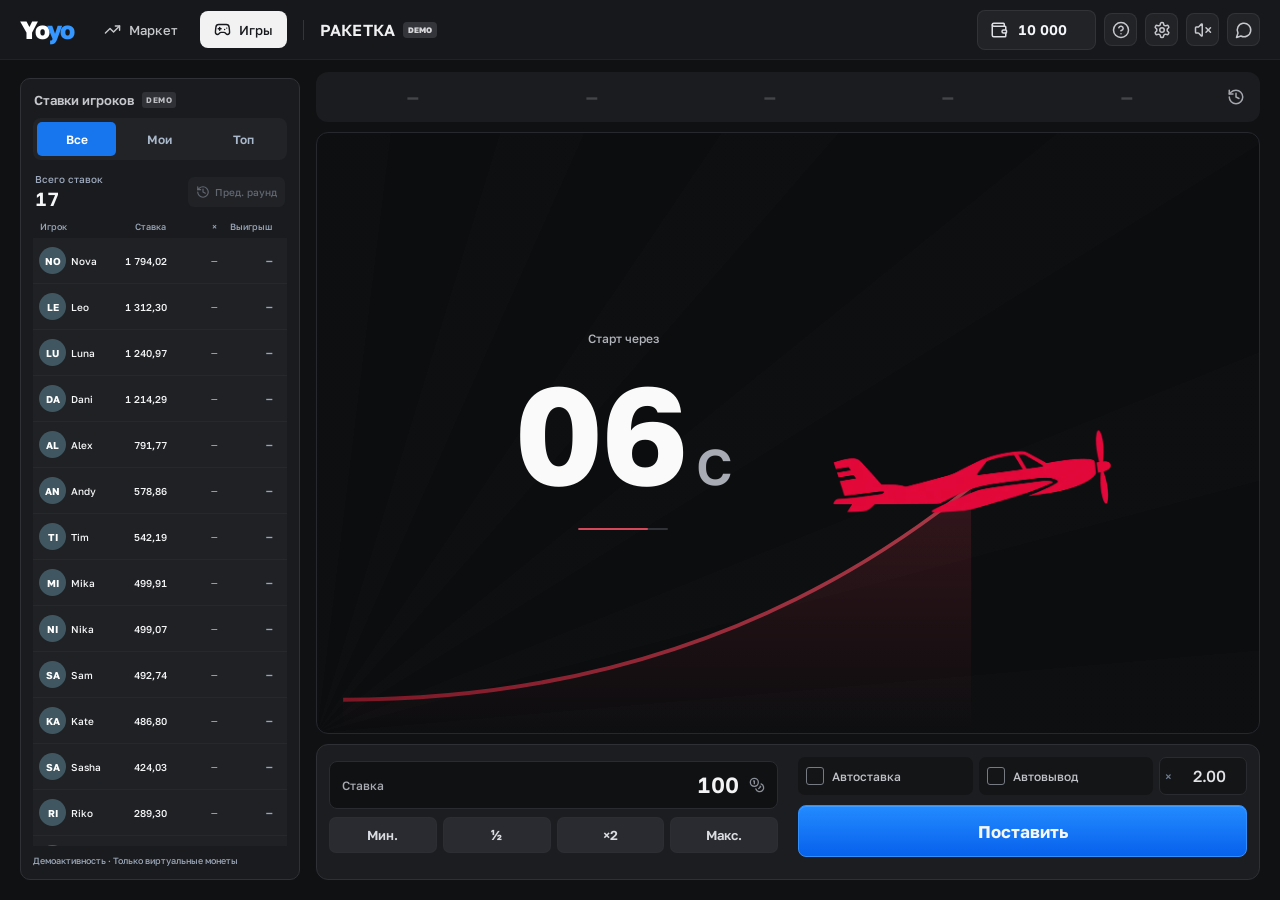
==== commit 95188110: "Keep mobile game height stable during scrolling" ====
--- a/index.html
+++ b/index.html
@@ -11,8 +11,8 @@
     <link rel="icon" type="image/svg+xml" href="./favicon.svg" />
     <link rel="preload" as="image" type="image/webp" href="./plane-flat.webp" fetchpriority="high" />
     <title>Ракетка · Yoyo Originals</title>
-    <script type="module" crossorigin src="./assets/index-CIxatpET.js"></script>
-    <link rel="stylesheet" crossorigin href="./assets/index-TS1s9Wy9.css">
+    <script type="module" crossorigin src="./assets/index-XoGJ96TI.js"></script>
+    <link rel="stylesheet" crossorigin href="./assets/index--SREfNSw.css">
   </head>
   <body>
     <div id="root"></div>
--- a/assets/index--SREfNSw.css
+++ b/assets/index--SREfNSw.css
@@ -0,0 +1 @@
+@font-face{font-family:Golos Text;font-style:normal;font-display:swap;font-weight:400;src:url(./golos-text-cyrillic-ext-400-normal-Bo67NYBq.woff2) format("woff2"),url(./golos-text-cyrillic-ext-400-normal-D592xEk3.woff) format("woff");unicode-range:U+0460-052F,U+1C80-1C8A,U+20B4,U+2DE0-2DFF,U+A640-A69F,U+FE2E-FE2F}@font-face{font-family:Golos Text;font-style:normal;font-display:swap;font-weight:400;src:url(./golos-text-cyrillic-400-normal-C7us6pn1.woff2) format("woff2"),url(./golos-text-cyrillic-400-normal-BwL4n7Pb.woff) format("woff");unicode-range:U+0301,U+0400-045F,U+0490-0491,U+04B0-04B1,U+2116}@font-face{font-family:Golos Text;font-style:normal;font-display:swap;font-weight:400;src:url(./golos-text-latin-ext-400-normal-BjKcJWKY.woff2) format("woff2"),url(./golos-text-latin-ext-400-normal-BXgyX_iE.woff) format("woff");unicode-range:U+0100-02BA,U+02BD-02C5,U+02C7-02CC,U+02CE-02D7,U+02DD-02FF,U+0304,U+0308,U+0329,U+1D00-1DBF,U+1E00-1E9F,U+1EF2-1EFF,U+2020,U+20A0-20AB,U+20AD-20C0,U+2113,U+2C60-2C7F,U+A720-A7FF}@font-face{font-family:Golos Text;font-style:normal;font-display:swap;font-weight:400;src:url(./golos-text-latin-400-normal-Coi1FYaD.woff2) format("woff2"),url(./golos-text-latin-400-normal-DOuJOmdK.woff) format("woff");unicode-range:U+0000-00FF,U+0131,U+0152-0153,U+02BB-02BC,U+02C6,U+02DA,U+02DC,U+0304,U+0308,U+0329,U+2000-206F,U+20AC,U+2122,U+2191,U+2193,U+2212,U+2215,U+FEFF,U+FFFD}@font-face{font-family:Golos Text;font-style:normal;font-display:swap;font-weight:500;src:url(./golos-text-cyrillic-ext-500-normal-CLsu_eDI.woff2) format("woff2"),url(./golos-text-cyrillic-ext-500-normal-InHNvB7v.woff) format("woff");unicode-range:U+0460-052F,U+1C80-1C8A,U+20B4,U+2DE0-2DFF,U+A640-A69F,U+FE2E-FE2F}@font-face{font-family:Golos Text;font-style:normal;font-display:swap;font-weight:500;src:url(./golos-text-cyrillic-500-normal-BSLQUuP1.woff2) format("woff2"),url(./golos-text-cyrillic-500-normal-hXinzVVQ.woff) format("woff");unicode-range:U+0301,U+0400-045F,U+0490-0491,U+04B0-04B1,U+2116}@font-face{font-family:Golos Text;font-style:normal;font-display:swap;font-weight:500;src:url(./golos-text-latin-ext-500-normal-9vZPKadr.woff2) format("woff2"),url(./golos-text-latin-ext-500-normal-BmtMVntR.woff) format("woff");unicode-range:U+0100-02BA,U+02BD-02C5,U+02C7-02CC,U+02CE-02D7,U+02DD-02FF,U+0304,U+0308,U+0329,U+1D00-1DBF,U+1E00-1E9F,U+1EF2-1EFF,U+2020,U+20A0-20AB,U+20AD-20C0,U+2113,U+2C60-2C7F,U+A720-A7FF}@font-face{font-family:Golos Text;font-style:normal;font-display:swap;font-weight:500;src:url(./golos-text-latin-500-normal-BznAvurO.woff2) format("woff2"),url(./golos-text-latin-500-normal-BQo4s7Kn.woff) format("woff");unicode-range:U+0000-00FF,U+0131,U+0152-0153,U+02BB-02BC,U+02C6,U+02DA,U+02DC,U+0304,U+0308,U+0329,U+2000-206F,U+20AC,U+2122,U+2191,U+2193,U+2212,U+2215,U+FEFF,U+FFFD}@font-face{font-family:Golos Text;font-style:normal;font-display:swap;font-weight:600;src:url(./golos-text-cyrillic-ext-600-normal-uuhKjiyO.woff2) format("woff2"),url(./golos-text-cyrillic-ext-600-normal-rSWq63aw.woff) format("woff");unicode-range:U+0460-052F,U+1C80-1C8A,U+20B4,U+2DE0-2DFF,U+A640-A69F,U+FE2E-FE2F}@font-face{font-family:Golos Text;font-style:normal;font-display:swap;font-weight:600;src:url(./golos-text-cyrillic-600-normal-lpQ9rVRR.woff2) format("woff2"),url(./golos-text-cyrillic-600-normal-BgvEFMNR.woff) format("woff");unicode-range:U+0301,U+0400-045F,U+0490-0491,U+04B0-04B1,U+2116}@font-face{font-family:Golos Text;font-style:normal;font-display:swap;font-weight:600;src:url(./golos-text-latin-ext-600-normal-DLLCs_GQ.woff2) format("woff2"),url(./golos-text-latin-ext-600-normal-C6iohuVX.woff) format("woff");unicode-range:U+0100-02BA,U+02BD-02C5,U+02C7-02CC,U+02CE-02D7,U+02DD-02FF,U+0304,U+0308,U+0329,U+1D00-1DBF,U+1E00-1E9F,U+1EF2-1EFF,U+2020,U+20A0-20AB,U+20AD-20C0,U+2113,U+2C60-2C7F,U+A720-A7FF}@font-face{font-family:Golos Text;font-style:normal;font-display:swap;font-weight:600;src:url(./golos-text-latin-600-normal-Bhk8uV1U.woff2) format("woff2"),url(./golos-text-latin-600-normal-B_o32mE8.woff) format("woff");unicode-range:U+0000-00FF,U+0131,U+0152-0153,U+02BB-02BC,U+02C6,U+02DA,U+02DC,U+0304,U+0308,U+0329,U+2000-206F,U+20AC,U+2122,U+2191,U+2193,U+2212,U+2215,U+FEFF,U+FFFD}@font-face{font-family:Golos Text;font-style:normal;font-display:swap;font-weight:700;src:url(./golos-text-cyrillic-ext-700-normal-D3ZaBy6G.woff2) format("woff2"),url(./golos-text-cyrillic-ext-700-normal-DPkDx3rk.woff) format("woff");unicode-range:U+0460-052F,U+1C80-1C8A,U+20B4,U+2DE0-2DFF,U+A640-A69F,U+FE2E-FE2F}@font-face{font-family:Golos Text;font-style:normal;font-display:swap;font-weight:700;src:url(./golos-text-cyrillic-700-normal-BKmY45Ip.woff2) format("woff2"),url(./golos-text-cyrillic-700-normal-ClsrbE7_.woff) format("woff");unicode-range:U+0301,U+0400-045F,U+0490-0491,U+04B0-04B1,U+2116}@font-face{font-family:Golos Text;font-style:normal;font-display:swap;font-weight:700;src:url(./golos-text-latin-ext-700-normal-0O3DoeVP.woff2) format("woff2"),url(./golos-text-latin-ext-700-normal-CezX9NlQ.woff) format("woff");unicode-range:U+0100-02BA,U+02BD-02C5,U+02C7-02CC,U+02CE-02D7,U+02DD-02FF,U+0304,U+0308,U+0329,U+1D00-1DBF,U+1E00-1E9F,U+1EF2-1EFF,U+2020,U+20A0-20AB,U+20AD-20C0,U+2113,U+2C60-2C7F,U+A720-A7FF}@font-face{font-family:Golos Text;font-style:normal;font-display:swap;font-weight:700;src:url(./golos-text-latin-700-normal-CxmN_Nfd.woff2) format("woff2"),url(./golos-text-latin-700-normal-DAuVRgMH.woff) format("woff");unicode-range:U+0000-00FF,U+0131,U+0152-0153,U+02BB-02BC,U+02C6,U+02DA,U+02DC,U+0304,U+0308,U+0329,U+2000-206F,U+20AC,U+2122,U+2191,U+2193,U+2212,U+2215,U+FEFF,U+FFFD}@font-face{font-family:Golos Text;font-style:normal;font-display:swap;font-weight:800;src:url(./golos-text-cyrillic-ext-800-normal-MgQvlP1M.woff2) format("woff2"),url(./golos-text-cyrillic-ext-800-normal-nAniE-it.woff) format("woff");unicode-range:U+0460-052F,U+1C80-1C8A,U+20B4,U+2DE0-2DFF,U+A640-A69F,U+FE2E-FE2F}@font-face{font-family:Golos Text;font-style:normal;font-display:swap;font-weight:800;src:url(./golos-text-cyrillic-800-normal-n8hjK-Mh.woff2) format("woff2"),url(./golos-text-cyrillic-800-normal-DeDNPNQP.woff) format("woff");unicode-range:U+0301,U+0400-045F,U+0490-0491,U+04B0-04B1,U+2116}@font-face{font-family:Golos Text;font-style:normal;font-display:swap;font-weight:800;src:url(./golos-text-latin-ext-800-normal-B3jauhB1.woff2) format("woff2"),url(./golos-text-latin-ext-800-normal-DctlWd28.woff) format("woff");unicode-range:U+0100-02BA,U+02BD-02C5,U+02C7-02CC,U+02CE-02D7,U+02DD-02FF,U+0304,U+0308,U+0329,U+1D00-1DBF,U+1E00-1E9F,U+1EF2-1EFF,U+2020,U+20A0-20AB,U+20AD-20C0,U+2113,U+2C60-2C7F,U+A720-A7FF}@font-face{font-family:Golos Text;font-style:normal;font-display:swap;font-weight:800;src:url(./golos-text-latin-800-normal-Dj36HFM-.woff2) format("woff2"),url(./golos-text-latin-800-normal-B_cdlg2g.woff) format("woff");unicode-range:U+0000-00FF,U+0131,U+0152-0153,U+02BB-02BC,U+02C6,U+02DA,U+02DC,U+0304,U+0308,U+0329,U+2000-206F,U+20AC,U+2122,U+2191,U+2193,U+2212,U+2215,U+FEFF,U+FFFD}:root{font-family:Golos Text,sans-serif;color:#f4f0fc;background:#0d0b14;font-synthesis:none;font-weight:450;--muted: #81798f;--purple: #a674ff;--border: #ffffff0c;--panel: #191422;--green: #8be6b4}*{box-sizing:border-box}body{margin:0;min-width:360px}button,input,a{-webkit-tap-highlight-color:transparent}button,input{font:inherit}button,a,input{outline-offset:4px}button:focus-visible,a:focus-visible,input:focus-visible{outline:2px solid #b290ff}button{cursor:pointer;border:0;color:inherit}button:disabled{cursor:default;opacity:.45}a{color:inherit;text-decoration:none}button,a{touch-action:manipulation}button{transition:background .2s,box-shadow .2s,transform .2s}button:active:not(:disabled){transform:translateY(1px)}svg{flex-shrink:0}input{min-width:0;border:0;color:inherit;background:transparent;outline:none}input:disabled{opacity:.7}::selection{background:#9d60f777}button:hover:not(:disabled){filter:brightness(1.12)}.app-shell{min-height:100dvh;background:radial-gradient(ellipse at 70% 15%,#24133316,transparent 55%),#0d0b14}.sidebar{position:fixed;left:0;top:0;bottom:0;width:78px;border-right:1px solid var(--border);display:flex;flex-direction:column;align-items:center;gap:13px;padding:25px 0 20px;background:#100e18;z-index:10}.yoyo-mark{font-size:46px;font-weight:900;line-height:.8;letter-spacing:-9px;transform:rotate(-8deg);color:#a879ff;width:39px;height:43px}.yoyo-mark span{font-size:33px;color:#efdbff;vertical-align:8px;margin-left:5px}.sidebar-divider{height:1px;background:var(--border);width:30px;margin:13px 0 8px}.nav-icon{width:48px;height:48px;display:grid;place-items:center;color:#6d657a;border-radius:14px;background:transparent;position:relative}.nav-icon.active{background:#9b61f51b;color:#b997ff;box-shadow:inset 0 0 0 1px #9b61f516}.nav-icon.active i{position:absolute;height:20px;width:3px;background:#ae7bff;left:-16px;border-radius:0 4px 4px 0;box-shadow:0 0 14px #a26cff}.sidebar-spacer{flex:1}.sidebar-label{color:#332c42;font-size:11px;font-weight:800;line-height:1.5;letter-spacing:1px;margin-bottom:18px}.main-shell{margin-left:78px}.topbar{height:89px;border-bottom:1px solid var(--border);display:flex;align-items:center;gap:25px;padding:0 42px}.wordmark{font-size:32px;font-weight:850;letter-spacing:-1.8px;display:flex;align-items:center;gap:13px}.wordmark>span{font-size:10px;text-transform:uppercase;letter-spacing:2.8px;font-weight:550;position:relative;padding-top:6px}.wordmark i{display:block;width:23px;height:2px;background:#a276e8;margin-top:6px}.header-divider{height:24px;width:1px;background:#ffffff12}.header-category{font-size:12px;color:#736b80}.header-right{margin-left:auto;display:flex;align-items:center;gap:17px}.demo-badge{font-size:10px;font-weight:650;letter-spacing:1.1px;color:#b6a4cc;display:flex;align-items:center;gap:7px}.demo-badge i{width:5px;height:5px;background:#b885ff;border-radius:50%;box-shadow:0 0 10px #a674ff77}.wallet{height:43px;display:flex;align-items:center;gap:10px;border:1px solid #ffffff0c;background:#211a2c;border-radius:11px;padding:0 10px 0 13px}.wallet strong{font-size:14px;font-weight:600;min-width:65px;font-variant-numeric:tabular-nums}.coin-icon{color:#b89be6;display:flex}.reset-button{height:27px;width:28px;display:grid;place-items:center;background:#ffffff06;border-left:1px solid #ffffff0d;border-radius:6px;color:#a39aaf}.profile-avatar{width:36px;height:36px;display:grid;place-items:center;font-size:14px;font-weight:650;color:#cab2ed;background:linear-gradient(145deg,#352541,#231b30);border:1px solid #9874b62b;border-radius:12px}main{max-width:1390px;margin:auto;padding:0 42px}.breadcrumbs{display:flex;align-items:center;gap:12px;color:#61596f;font-size:10px;padding-top:24px}.breadcrumbs a{display:flex;align-items:center;gap:7px;color:#92889f}.breadcrumbs>span:last-child{color:#a79cb7}.page-heading{display:flex;align-items:center;justify-content:space-between;margin:25px 0;gap:14px}.title-group{display:flex;gap:15px;align-items:center}.game-icon{height:54px;width:54px;display:grid;place-items:center;position:relative;background:linear-gradient(140deg,#2f214b,#21182f);border:1px solid #b17fff1a;border-radius:16px;color:#c6a1ff;box-shadow:0 8px 30px #0002}.game-icon:after{content:"";position:absolute;width:10px;height:10px;border-bottom:1px solid #be8dff;border-right:1px solid #be8dff;bottom:9px;left:10px;border-radius:0 0 4px;opacity:.5}h1{font-size:28px;font-weight:700;letter-spacing:-1px;margin:0 0 5px;display:flex;gap:12px;align-items:center}.new-badge{font-size:8px;letter-spacing:1.4px;color:#b59bd8;background:#8f5ac51a;border:1px solid #b780f414;padding:5px 7px;border-radius:5px;font-weight:550}.title-group p{margin:0;font-size:12px;color:#8a8099}.heading-actions{display:flex;gap:22px;align-items:center}.text-button{display:flex;align-items:center;gap:8px;font-size:11px;color:#a095ae;background:none;padding:12px 0}.fairness-button{display:flex;align-items:center;gap:8px;font-size:11px;color:#b7a5ce;background:#20182c;border:1px solid #b785ff14;border-radius:9px;padding:12px 14px}.fairness-button svg{color:#a779e8}.game-layout{display:grid;grid-template-columns:minmax(0,1fr) 258px;gap:22px}.game-column{min-width:0}.game-card{border:1px solid #9a73d31b;background:#15101f;border-radius:17px;overflow:hidden;box-shadow:0 14px 60px #00000018}.history-bar{display:flex;align-items:center;gap:12px;padding:12px 14px;height:58px;border-bottom:1px solid #a47acc0d;background:#181220}.history-label{display:flex;align-items:center;gap:7px;color:#72667f;font-size:10px}.history-chips{display:flex;gap:6px;overflow:auto;scrollbar-width:none;align-items:center;flex:1;min-width:0;-webkit-mask-image:linear-gradient(to right,#000 95%,transparent);mask-image:linear-gradient(to right,#000 95%,transparent)}.history-chips::-webkit-scrollbar{display:none}.history-chip{height:30px;min-width:64px;font-size:11px;letter-spacing:.1px;font-weight:550;background:#2c2340;color:#b6a0ce;border-radius:7px;padding:0 10px;white-space:nowrap;animation:chip-in .3s ease-out}.history-chip.medium{background:#422b5c;color:#d1a6ff}.history-chip.high{background:#5b3b23;color:#f7c17d}.history-empty{font-size:11px;color:#695f78;white-space:nowrap}.icon-button{height:33px;width:33px;display:grid;place-items:center;border-radius:8px;background:transparent;color:#8e809f}.history-all{background:#2b203b;width:31px;height:31px;color:#bda3d8}.scene{position:relative;height:407px;overflow:hidden;isolation:isolate;background:radial-gradient(ellipse at 70% 60%,#39235b55,transparent 60%),linear-gradient(145deg,#161020,#1a112a 55%,#191124)}.scene-grid{position:absolute;inset:0;background-image:linear-gradient(#cab5e705 1px,transparent 1px),linear-gradient(90deg,#cab5e705 1px,transparent 1px);background-size:60px 60px;-webkit-mask-image:linear-gradient(transparent,#0008);mask-image:linear-gradient(transparent,#0008)}.stars{position:absolute;inset:0}.star{position:absolute;height:2px;width:2px;background:#dcf;border-radius:50%;animation:twinkle 4s ease-in-out infinite alternate}.star--cross{width:8px;height:8px;background:#c3a0f0;clip-path:polygon(50% 0,60% 40%,100% 50%,60% 60%,50% 100%,40% 60%,0 50%,40% 40%)}.scene-top{position:absolute;top:21px;left:22px;right:22px;display:flex;justify-content:space-between;align-items:center;z-index:3}.live-label{display:flex;align-items:center;gap:7px;color:#9d88b8;text-transform:uppercase;letter-spacing:1.1px;font-size:8px;font-weight:600}.live-label i{height:5px;width:5px;border-radius:50%;background:#9e80c0}.live-label.is-live{color:#98d4bc}.live-label.is-live i{background:#8ee2b7;box-shadow:0 0 11px #96ecb96b;animation:pulse 2s infinite}.scene-round{font-family:monospace;font-size:9px;color:#6e5b85;letter-spacing:.8px}.planet{position:absolute;width:44px;height:44px;border-radius:50%;top:72px;right:74px;background:linear-gradient(145deg,#7751a33d,#34214116 70%);box-shadow:inset 1px 1px 2px #c9adff11;transform:rotate(-25deg)}.planet div{position:absolute;top:19px;left:-14px;width:72px;height:12px;border:3px solid #a785ce14;border-top-color:transparent;border-radius:50%}.orbit{position:absolute;width:580px;height:580px;border:1px solid #a780dc07;border-radius:50%;left:50%;top:22px;transform:rotate(-30deg) scaleX(1.55);pointer-events:none}.orbit--two{width:780px;height:780px;top:45px}.trajectory{position:absolute;width:100%;height:100%;inset:0}.multiplier-display{position:absolute;top:33%;left:9%;width:53%;text-align:center;z-index:2}.flight-eyebrow{font-size:9px;letter-spacing:2.2px;color:#b8a1d1;font-weight:500}.big-multiplier{font-size:clamp(66px,7.1vw,106px);font-weight:750;letter-spacing:-6px;line-height:1.24;white-space:nowrap;font-variant-numeric:tabular-nums;text-shadow:0 2px 42px #d5b4ff15}.big-multiplier>span{font-weight:450;display:inline-block;font-size:.7em;letter-spacing:-2px;color:#c3a6df;margin-left:3px}.big-multiplier>.seconds{font-size:.48em;letter-spacing:0;margin-left:10px}.flight-caption{display:flex;gap:5px;align-items:center;justify-content:center;color:#8d799f;font-size:10px;margin-top:6px}.flight-caption svg{color:#b68de6}.countdown-track{height:3px;width:106px;border-radius:3px;background:#a67bdb20;margin:18px auto 0;overflow:hidden}.countdown-track>div{background:#b17aef;height:100%;border-radius:3px;transition:width .05s linear}.pilot-position{position:absolute;transform:translate(-50%,-73%);width:148px;height:185px;z-index:2;transition:top .05s linear,left .05s linear}.pilot{width:100%;height:100%;object-fit:contain;filter:drop-shadow(0 0 13px #af64ff2f);animation:hover 3s ease-in-out infinite;position:relative;z-index:2}.jet-aura{position:absolute;width:70px;height:60px;border-radius:50%;background:#c76eff44;filter:blur(23px);left:8px;bottom:24px}.engine-spark{position:absolute;width:3px;height:3px;background:#ddb4ff;box-shadow:0 0 6px #b674ff;border-radius:50%;bottom:14px;left:14px;animation:spark 1s infinite;z-index:1}.spark-two{animation-delay:.5s;bottom:5px;left:30px}.scene--waiting .pilot-position,.scene--preparing .pilot-position{left:78%!important;top:67%!important;width:174px;height:218px}.scene--waiting .trajectory,.scene--preparing .trajectory{opacity:.3}.scene--crashed .pilot-position{animation:fly-away .65s ease-in forwards}.scene--crashed .big-multiplier,.scene--crashed .big-multiplier>span{color:#ef9cbe}.scene--crashed .flight-eyebrow{color:#cb8ba8}.scene--crashed .trajectory{opacity:.4}.crash-ring{position:absolute;width:120px;height:120px;border:1px solid #e4a5ff;border-radius:50%;left:65%;top:28%;animation:ring-out .8s ease-out forwards}.clouds{position:absolute;bottom:0;left:0;right:0;width:100%;height:64px;opacity:.8}.scene-bottom{position:absolute;bottom:14px;left:22px;right:22px;display:flex;align-items:center;justify-content:space-between;color:#716084;font-size:8px;z-index:4}.scene-bottom>span{display:flex;align-items:center;gap:5px}.scene-bottom>span:last-child{font-size:7px;letter-spacing:1.6px;color:#826d9b}.scene-toolbar{display:flex;justify-content:space-between;align-items:center;height:43px;background:#191222;padding:0 13px;border-top:1px solid #b47eff0b}.commitment-button{display:flex;gap:7px;align-items:center;background:none;color:#91819f;font-size:8px;padding:10px 0}.commitment-button>svg:first-child{color:#9f80bf}.commitment-button>span:first-of-type{font-size:9px}.commitment-button code{font-size:8px;color:#665a75;letter-spacing:.3px}.commitment-state{margin-left:6px;color:#806a94}.scene-controls{display:flex;gap:2px}.bet-panels{display:grid;grid-template-columns:1fr 1fr;gap:12px;margin-top:16px}.bet-panel{padding:15px 15px 0;background:linear-gradient(130deg,#21182e,#21192e 60%,#281b3b);border:1px solid #c38eff14;border-radius:15px;min-width:0;transition:border-color .3s}.bet-panel--flying{border-color:#7de5b52e}.bet-panel-head{display:flex;align-items:center;justify-content:space-between;gap:10px;margin-bottom:15px}.bet-number{font-size:12px;color:#b99ed5;font-weight:650;display:flex;gap:8px;align-items:center}.bet-number>span{font-size:8px;font-weight:450;letter-spacing:1.2px;color:#6e5f7e}.toggle-control{display:flex;align-items:center;gap:7px;background:none;padding:3px 0;font-size:9px;color:#9a8aa9;min-height:26px}.toggle-track{width:25px;height:15px;border-radius:12px;background:#3b2c4c;border:1px solid #ffffff04;position:relative;transition:background .2s}.toggle-track i{display:block;position:absolute;top:3px;left:3px;height:7px;width:7px;background:#8c789f;border-radius:50%;transition:transform .2s,background .2s}.checked .toggle-track{background:#9e66f0}.checked .toggle-track i{transform:translate(10px);background:#fff}.checked{color:#c8b1e0}.bet-entry-row{display:grid;grid-template-columns:minmax(0,1fr) minmax(0,1.05fr);gap:10px}.amount-box{background:#160f21;border:1px solid #b58bdf0d;border-radius:9px;min-width:0;padding:8px 6px 6px}.field-label{display:flex;align-items:center;justify-content:space-between;font-size:8px;color:#7f6d92;padding:0 5px;margin-bottom:7px}.field-label svg{color:#a089b5}.amount-input{display:flex;align-items:center;gap:2px}.amount-input>button{height:24px;width:23px;background:#2b1f3c;color:#b097ce;display:grid;place-items:center;border-radius:5px;flex-shrink:0;padding:0}.amount-input>input{text-align:center;width:100%;font-size:16px;font-weight:600;padding:0;line-height:24px;font-variant-numeric:tabular-nums}.bet-button{min-height:68px;border-radius:10px;background:linear-gradient(110deg,#833cf2,#a050fa);box-shadow:inset 0 1px #ffffff26,0 3px 18px #8a3ef322;padding:8px 3px}.bet-button>span{display:flex;align-items:center;justify-content:center;gap:3px;font-size:13px;font-weight:600;white-space:nowrap}.bet-button>span>svg{height:15px;width:15px}.bet-button>small{display:block;font-size:8px;line-height:1.4;font-weight:400;color:#e3ccff;margin-top:5px}.bet-button--cancel{background:#342544;box-shadow:inset 0 0 0 1px #b889e428}.bet-button--cancel>small{color:#9f8aaf}.bet-button--cash{background:linear-gradient(110deg,#249a74,#43b18d);box-shadow:inset 0 1px #ffffff26,0 3px 18px #3bcd7a11}.bet-button--cash>small{color:#d1ffe8}.quick-values{display:grid;grid-template-columns:repeat(4,1fr);gap:5px;margin:8px 0 13px}.quick-values>button{height:27px;border-radius:5px;background:#2e223e;color:#9a83b0;font-size:9px}.quick-values>button.selected{background:#412c59;color:#cdb1ed}.auto-cash-row{display:flex;align-items:center;justify-content:space-between;border-top:1px solid #ba91e90b;padding-top:10px;gap:12px}.target-input{display:flex;align-items:center;background:#170f22;border:1px solid #a577cb0c;border-radius:6px;width:74px;height:27px;padding:0 10px;gap:5px;color:#776288}.target-input>span{font-size:12px}.target-input input{font-size:11px;width:100%;font-weight:550;text-align:right}.target-input.enabled{color:#d0afef;border-color:#b280ef33}.bet-feedback{min-height:32px;display:flex;align-items:center;justify-content:center;gap:4px;font-size:8px;color:#766184;padding:8px 0;text-align:center;line-height:1.4}.bet-feedback.success{color:#83d7a9;animation:receipt-in .4s ease-out}.error-text{color:#ff9baf}.under-game{display:flex;justify-content:space-between;gap:10px;font-size:9px;color:#685d75;padding:15px 3px}.under-game>span{display:flex;gap:6px;align-items:center}.under-game>span:last-child svg{color:#8b6ba7}.flight-sidebar{display:flex;flex-direction:column;gap:16px}.flight-card,.how-card{border:1px solid #ad7cde0d;border-radius:14px;background:#18131f;padding:19px 17px}.card-heading{display:flex;justify-content:space-between;align-items:center;gap:8px}.card-heading h2{font-size:12px;font-weight:550;margin:0}.card-heading>svg{color:#5d4a71}.small-pill{font-size:7px;letter-spacing:1px;background:#68dba50c;color:#81ba9d;border:1px solid #68dba511;border-radius:4px;padding:4px 5px}.flight-card-round{display:flex;justify-content:space-between;align-items:center;margin:19px 0 15px;font-size:8px;color:#6f617e}.flight-card-round strong{font-size:9px;font-family:monospace;letter-spacing:.3px;font-weight:400;color:#a18bb4}.personal-bets{display:flex;flex-direction:column;gap:8px}.personal-bet{background:#21182c;border:1px solid #a775cf0c;border-radius:8px;display:flex;align-items:center;gap:8px;padding:12px 9px}.personal-bet-icon{height:28px;width:28px;border-radius:8px;display:grid;place-items:center;background:#2d203d;color:#8e6eab}.personal-bet>div{display:flex;flex-direction:column;gap:4px}.personal-bet strong{font-size:10px;font-weight:450;color:#c0afcf}.personal-bet>div>span{font-size:7px;color:#786187}.personal-bet>b{font-weight:450;font-size:11px;display:flex;gap:4px;align-items:center;margin-left:auto;color:#bda7cf}.personal-bet>b svg{color:#7b628d}.personal-bet.won{border-color:#71dbaa16}.personal-bet.won .personal-bet-icon{color:#89d3aa;background:#6dce9d14}.personal-bet.won>div>span,.personal-bet.won>b{color:#91d8ae}.flight-tips{display:flex;gap:9px;align-items:center;padding-top:18px}.tip-icon{color:#a573da}.flight-tips p{font-size:9px;line-height:1.7;color:#8c789d;margin:0}.flight-tips strong{font-weight:450;color:#b5a0c7}.how-card{padding-bottom:0}.how-card ol{list-style:none;padding:0;margin:20px 0 8px;display:flex;flex-direction:column;gap:21px}.how-card li{display:flex;gap:13px;position:relative}.how-card li+li:before{content:"";position:absolute;left:12px;top:-21px;height:21px;border-left:1px dashed #b783e626}.how-card li>span{height:27px;width:27px;background:#a36ddd0c;border:1px solid #c38aff14;border-radius:8px;font-size:9px;color:#a484bf;display:grid;place-items:center;flex-shrink:0}.how-card strong{font-size:10px;font-weight:450;color:#bdaccb}.how-card p{font-size:9px;line-height:1.7;margin:5px 0 0;color:#776485}.how-card>button{display:flex;align-items:center;justify-content:space-between;width:100%;font-size:9px;color:#a382be;background:transparent;border-top:1px solid #b582df0b;margin-top:18px;padding:13px 0}.proof-card{position:relative;display:flex;flex-direction:column;align-items:flex-start;border:1px solid #ad7cde14;border-radius:14px;overflow:hidden;background:radial-gradient(ellipse at 100% 0,#7544b32b,transparent 70%),#1b1425;padding:18px;text-align:left;flex:1;min-height:157px}.proof-card:after{content:"";position:absolute;width:140px;height:140px;right:-82px;bottom:-30px;border:1px solid #af76e41a;border-radius:50%;box-shadow:0 0 0 22px #ad7ee908,0 0 0 44px #ad7ee905}.proof-card-icon{color:#b88fe5;margin-bottom:12px}.proof-card>strong{font-size:12px;font-weight:500}.proof-card>p{font-size:9px;line-height:1.7;color:#887196;margin:7px 0 18px}.proof-card>span:last-of-type{font-size:9px;color:#b18ad1;display:flex;align-items:center;gap:9px;margin-top:auto}footer{display:flex;align-items:center;gap:18px;padding:24px 0 26px;border-top:1px solid #ffffff07;margin-top:19px}.footer-brand{display:flex;align-items:center;gap:7px;font-size:19px;font-weight:800;letter-spacing:-1px;color:#4c405b}.footer-brand span{font-size:6px;text-transform:uppercase;letter-spacing:1.3px;font-weight:500;color:#685975}footer p{font-size:8px;color:#60516d;margin:0}.footer-protocol{margin-left:auto;font-size:8px;color:#655473;display:flex;gap:6px;align-items:center}.footer-protocol>i{height:4px;width:4px;border-radius:50%;background:#729a815f}.fatal-error{border:1px solid #e29bb74a;background:#51213352;color:#eac0cf;padding:14px;margin-bottom:15px;font-size:12px;border-radius:10px}.modal{background:#1b1427;color:#eee6f8;border:1px solid #9e74c52e;border-radius:20px;width:570px;max-width:calc(100vw - 28px);max-height:calc(100dvh - 40px);padding:25px;box-shadow:0 30px 150px #0009;overflow:auto;scrollbar-width:thin;scrollbar-color:#513767 #20162e}.modal::backdrop{background:#07040dc4;-webkit-backdrop-filter:blur(7px);backdrop-filter:blur(7px)}.modal-head{display:flex;justify-content:space-between;align-items:center;gap:15px;margin-bottom:23px}.modal h2{font-size:19px;font-weight:600;letter-spacing:-.5px;margin:0}.modal-head>.icon-button{background:#2b203a}.proof-intro{display:flex;align-items:center;gap:12px;margin-bottom:23px}.proof-icon{height:47px;width:47px;display:grid;place-items:center;background:#a774eb13;color:#bb93ed;border-radius:13px}.proof-intro strong{font-size:13px;font-family:monospace;letter-spacing:.5px}.proof-intro p{font-size:10px;margin:6px 0 0;color:#927ca5}.protocol{font-size:8px;background:#2e213e;padding:6px;border-radius:5px;color:#b195cc;margin-left:auto;white-space:nowrap}.proof-tabs{display:flex;gap:4px;background:#120c1b;padding:5px;border-radius:10px;margin-bottom:19px}.proof-tabs>button{flex:1;background:transparent;border-radius:7px;padding:10px;font-size:11px;color:#8e77a4}.proof-tabs>button.active{background:#332241;color:#ddc8f4}.notice{display:flex;align-items:flex-start;gap:10px;background:#a375da0b;color:#b69cca;border:1px solid #a577d713;border-radius:9px;padding:12px;font-size:11px;line-height:1.6;margin-bottom:18px}.notice svg{margin-top:2px}.proof-fields{display:grid;grid-template-columns:1fr 1fr;gap:14px}.proof-fields>label{font-size:9px;color:#a38ab8;display:flex;flex-direction:column;gap:7px}.proof-fields>label:nth-child(-n+3){grid-column:1/-1}.proof-fields input{background:#120d1b;border:1px solid #ae82d022;border-radius:7px;font-family:monospace;font-size:11px;color:#cfb9e1;padding:12px;width:100%;min-height:40px}.proof-fields input[readonly]{color:#8d779e;border-color:#ae82d00b}.proof-fields input:not([readonly]){border-color:#9866c94d}.proof-fields input::placeholder{color:#756285;font-size:10px}.proof-actions{display:flex;gap:10px;margin:20px 0}.primary-button{background:linear-gradient(110deg,#8743dc,#a65af2);color:#fff;font-size:12px;font-weight:500;border-radius:9px;padding:13px 17px;display:flex;gap:9px;align-items:center;justify-content:center;min-height:44px}.proof-actions>.primary-button{flex:1}.proof-actions>.icon-button{height:44px;width:44px;background:#2c1f3c}.verify-result{display:flex;align-items:flex-start;gap:10px;font-size:11px;line-height:1.6;border:1px solid;padding:13px;border-radius:9px;margin-bottom:15px}.verify-result code{display:block;font-size:8px;word-break:break-all;color:#a593b6;margin-top:8px}.verify-result.valid{color:#a1e8c2;background:#4c996411;border-color:#82dba52c}.verify-result.invalid{color:#e7a2b7;background:#a23f5e0d;border-color:#ea8eb82c}.next-proof{font-size:10px;color:#a18bb5;padding:13px 0;border-top:1px solid #ad7bdd16}.next-proof summary{cursor:pointer;padding:5px 0}.next-proof code{display:block;word-break:break-all;font-size:9px;margin:10px 0;color:#c5a6de}.next-proof small{font-size:9px;color:#8f76a5}.proof-footnote{font-size:10px;line-height:1.7;color:#806a93;margin:16px 0 0}.help-hero{background:radial-gradient(at 80% 50%,#7b3fcf2b,transparent),#241a32;padding:23px;border:1px solid #bd81ff16;border-radius:12px;display:flex;align-items:center;gap:23px;color:#bc8af6}.help-hero h3{font-size:21px;font-weight:500;line-height:1.35;color:#e8d6fa;margin:0;letter-spacing:-.4px}.help-steps{padding-left:22px;display:flex;flex-direction:column;gap:15px;color:#af99c1;font-size:12px;line-height:1.7;margin:23px 0}.help-steps li::marker{color:#b384e5}.help-steps li{padding-left:6px}.wide{width:100%;margin-top:21px}.modal-description{font-size:11px;color:#a18cb5;line-height:1.7;margin-top:-5px}.empty-history{text-align:center;padding:45px 5px;color:#a17ebf}.empty-history h3{font-size:17px;font-weight:500;color:#ccaddf}.empty-history p{font-size:11px;color:#92799f}.history-list{display:flex;flex-direction:column;gap:7px;margin-top:20px}.history-list>button{display:flex;align-items:center;justify-content:space-between;gap:10px;padding:14px 12px;background:#251b32;border-radius:8px;font-size:10px;color:#a68bbd}.history-list>button>span:first-child{display:flex;gap:9px;align-items:center;font-family:monospace}.history-list>button>span:nth-child(2){color:#d4b8e8;font-size:13px}.history-list>button>span:nth-child(3){font-size:8px;color:#816890}.purple-text{color:#c68dff!important}.toast{position:fixed;bottom:30px;left:50%;transform:translate(-50%);display:flex;align-items:center;gap:10px;max-width:calc(100vw - 28px);padding:15px 18px;background:#30203f;border:1px solid #b980f333;border-radius:12px;box-shadow:0 8px 60px #0008;font-size:11px;z-index:100;color:#d7bcec;animation:receipt-in .25s ease-out}.toast>button{display:grid;place-items:center;background:transparent;color:#ac8ac1;padding:0;margin-left:4px}@keyframes hover{0%,to{transform:translateY(0) rotate(-2deg)}50%{transform:translateY(-7px) rotate(1deg)}}@keyframes twinkle{to{opacity:.12}}@keyframes pulse{50%{opacity:.5}}@keyframes spark{to{transform:translate(-30px,28px);opacity:0}}@keyframes fly-away{to{transform:translate(200%,-240%) scale(.3);opacity:0}}@keyframes ring-out{to{transform:scale(3);opacity:0}}@keyframes receipt-in{0%{opacity:0;translate:0 5px}to{opacity:1;translate:0 0}}@keyframes chip-in{0%{opacity:0;transform:scale(.8)}to{opacity:1;transform:scale(1)}}@media(min-width:1600px){main{max-width:1430px}.scene{height:470px}.game-layout{grid-template-columns:minmax(0,1fr) 280px}.flight-card,.how-card,.proof-card{padding:23px}.big-multiplier{font-size:120px}.pilot-position{width:185px;height:230px}.scene--waiting .pilot-position{width:200px;height:250px}.bet-panel{padding:18px 20px 0}.bet-button{min-height:78px}.bet-button>span{font-size:15px}.bet-button>small{font-size:10px}.amount-input>input{font-size:20px}.field-label{font-size:9px}.toggle-control{font-size:10px}.bet-number>span{font-size:9px}.bet-panel-head{margin-bottom:17px}.bet-feedback{min-height:37px;font-size:9px}.scene-bottom{bottom:18px}.how-card ol{gap:29px}.how-card li+li:before{height:29px;top:-29px}}@media(max-width:1200px){.topbar{padding:0 26px}main{padding:0 26px}.game-layout{grid-template-columns:minmax(0,1fr) 225px;gap:16px}.flight-card,.how-card,.proof-card{padding:16px 13px}.bet-panel{padding:13px 11px 0}.bet-entry-row{gap:7px}.bet-button>span{font-size:11px}.bet-button>small{font-size:7px}.scene{height:365px}.big-multiplier{font-size:79px}.pilot-position{width:130px;height:164px}.scene--waiting .pilot-position{width:150px;height:190px}.personal-bet{padding:10px 7px;gap:6px}.personal-bet-icon{height:25px;width:25px}.personal-bet>b{font-size:10px}.how-card ol{gap:16px}.how-card li+li:before{height:16px;top:-16px}.proof-card{min-height:145px}.footer-protocol{display:none}}@media(max-width:1020px){.game-layout{grid-template-columns:minmax(0,1fr)}.flight-sidebar{display:none}.scene{height:400px}.pilot-position{width:155px;height:195px}.scene--waiting .pilot-position{width:180px;height:225px}.big-multiplier{font-size:100px}.bet-button>span{font-size:14px}.bet-button>small{font-size:9px}.bet-panel{padding:16px 17px 0}.toggle-control{font-size:10px}.scene-top{top:23px}.header-category,.header-divider{display:none}.bet-feedback{font-size:9px}.amount-box{padding:9px 8px 7px}.bet-entry-row{gap:11px}.bet-button{min-height:72px}.field-label{font-size:9px}.amount-input>input{font-size:19px}.quick-values>button{font-size:10px;height:29px}.auto-cash-row{padding-top:9px}}@media(max-width:680px){.sidebar{display:none}.main-shell{margin-left:0}.topbar{height:73px;padding:0 20px;gap:8px}.wordmark{font-size:29px;gap:9px}.wordmark>span{font-size:7px;letter-spacing:1.5px}.wordmark i{width:18px;margin-top:4px}.header-right{gap:10px}.profile-avatar{display:none}.wallet{height:38px;gap:7px;padding:0 7px 0 10px;border-radius:9px}.wallet strong{font-size:12px;min-width:54px}.coin-icon svg{width:16px;height:16px}.demo-badge{font-size:7px;letter-spacing:.7px;gap:4px}.demo-badge i{width:4px;height:4px}.reset-button{width:24px;height:25px}.reset-button svg{width:14px}.breadcrumbs{padding-top:17px;font-size:9px;gap:7px}.breadcrumbs>span:last-child{display:none}.breadcrumbs>svg:last-of-type{display:none}main{padding:0 16px}.page-heading{margin:22px 0 21px;gap:5px}.game-icon{width:44px;height:44px;border-radius:13px}.game-icon svg{height:22px;width:22px}.title-group{gap:10px}h1{font-size:24px;gap:8px;margin-bottom:5px}.new-badge{font-size:6px;padding:4px 5px;letter-spacing:1px}.title-group p{font-size:10px}.heading-actions{gap:11px}.heading-actions .text-button{padding:12px 2px}.heading-actions .text-button>span{display:none}.fairness-button{padding:10px;gap:5px;border-radius:8px}.fairness-button span{font-size:9px}.fairness-button svg{width:15px;height:15px}.game-card{border-radius:14px}.history-bar{padding:10px;height:51px;gap:9px}.history-label>span{display:none}.history-label{padding:0 1px}.history-chip{height:28px;min-width:59px;font-size:10px;border-radius:6px}.history-empty{font-size:9px}.history-all{height:29px;width:29px}.scene{height:320px}.scene-top{top:17px;left:17px;right:17px}.live-label{font-size:6px;letter-spacing:1px;gap:5px}.scene-round{font-size:7px}.multiplier-display{left:4%;top:34%;width:57%}.big-multiplier{font-size:75px;letter-spacing:-4px;line-height:1.2}.flight-eyebrow{font-size:7px;letter-spacing:1.3px}.flight-caption{font-size:8px;gap:3px;margin-top:8px}.flight-caption svg{width:11px;height:11px}.pilot-position{width:107px;height:139px}.scene--waiting .pilot-position,.scene--preparing .pilot-position{width:130px;height:163px;left:78%!important;top:70%!important}.planet{width:34px;height:34px;right:44px;top:56px}.planet div{width:54px;height:10px;left:-11px;top:15px;border-width:2px}.clouds{height:47px}.scene-bottom{left:14px;right:14px;bottom:11px;font-size:6px}.scene-bottom svg{width:10px;height:10px}.scene-bottom>span:last-child{font-size:5px;letter-spacing:1px}.scene-toolbar{height:40px;padding:0 9px}.commitment-button{gap:5px;font-size:7px}.commitment-button>span:first-of-type{font-size:7px}.commitment-button code{font-size:7px;letter-spacing:0}.commitment-state{font-size:6px;margin-left:3px}.scene-controls>.icon-button{width:27px;height:29px}.fullscreen-button{display:none}.countdown-track{width:80px;height:2px;margin-top:15px}.bet-panels{margin-top:12px;gap:12px;grid-template-columns:1fr}.bet-panel{padding:14px 15px 0;border-radius:13px}.bet-panel-head{margin-bottom:11px}.bet-number{font-size:12px}.bet-number>span{font-size:8px}.toggle-control{font-size:10px;min-height:30px;gap:8px}.toggle-track{width:28px;height:16px}.toggle-track i{width:8px;height:8px}.checked .toggle-track i{transform:translate(11px)}.bet-entry-row{grid-template-columns:minmax(0,1fr) minmax(0,1.15fr);gap:12px}.amount-box{padding:8px 7px 7px;border-radius:8px}.field-label{font-size:8px;margin-bottom:5px}.amount-input>button{height:27px;width:27px;border-radius:5px}.amount-input>input{font-size:21px;font-weight:550}.bet-button{min-height:65px;border-radius:9px}.bet-button>span{font-size:15px;gap:5px}.bet-button>span>svg{height:17px;width:17px}.bet-button>small{font-size:8px;margin-top:5px}.quick-values{margin:8px 0 9px;gap:6px}.quick-values>button{height:30px;font-size:10px}.auto-cash-row{padding-top:6px}.target-input{height:31px;width:85px}.target-input>input{font-size:12px}.bet-feedback{min-height:29px;font-size:8px;padding:6px 0}.under-game{font-size:7px;padding:13px 1px;gap:6px}.under-game>span{gap:4px}.under-game svg{width:11px;height:11px}footer{gap:13px;padding:20px 0;margin-top:7px;align-items:flex-start}footer p{font-size:7px;line-height:1.7;max-width:190px}.footer-brand{font-size:17px;gap:6px}.footer-brand span{font-size:5px;letter-spacing:1px}.mobile-bottom-label{display:flex;align-items:center;gap:9px;padding:13px 17px;border-top:1px solid #ffffff05;color:#655373;font-size:7px;letter-spacing:1px;background:#100d17}.mobile-bottom-label>span:last-child{margin-left:auto;display:flex;gap:4px;align-items:center;letter-spacing:0;font-size:7px}.toast{bottom:20px;font-size:10px;padding:13px 12px;min-width:280px;line-height:1.5}.modal{padding:20px 17px;border-radius:16px}.modal h2{font-size:18px}.modal-head{margin-bottom:19px}.proof-intro{gap:9px}.proof-intro p{font-size:9px}.protocol{font-size:6px;padding:5px}.proof-fields{gap:12px}.proof-fields>label{font-size:8px}.proof-fields input{font-size:10px;padding:11px 9px}.proof-footnote{font-size:9px}.help-hero{padding:20px 16px;gap:17px}.help-hero h3{font-size:19px}.help-steps{font-size:11px}.history-list>button{padding:13px 9px;gap:6px}.history-list>button>span:first-child{font-size:9px;gap:6px}.history-list>button>span:nth-child(3){font-size:7px}.history-list svg{width:14px}}@media(max-width:390px){.topbar{padding:0 15px}.wordmark{font-size:27px;gap:7px}.wordmark>span{font-size:6px;letter-spacing:1.2px}.header-right{gap:8px}.demo-badge{font-size:6px}main{padding:0 12px}.game-icon{display:none}.title-group{gap:0}h1{font-size:25px}.heading-actions{gap:9px}.scene{height:295px}.big-multiplier{font-size:69px}.pilot-position{width:99px;height:127px}.scene--waiting .pilot-position{width:120px;height:151px}.flight-caption{font-size:7px}.bet-panel{padding:13px 13px 0}.commitment-state{display:none}.under-game>span:last-child{font-size:6px}.wallet strong{min-width:50px}}@media(prefers-reduced-motion:reduce){*,*:before,*:after{animation:none!important;transition:none!important;scroll-behavior:auto!important}.scene--crashed .pilot-position{opacity:.25}.crash-ring{display:none}}@media(max-width:680px){.toggle-control{min-height:36px}.quick-values>button{height:36px;font-size:11px}.amount-input>button{height:33px;width:30px}.field-label{font-size:9px}.bet-button{min-height:71px}.bet-feedback{font-size:9px;min-height:32px}.target-input{height:34px}.scene--flying .pilot-position{transition:top .1s linear,left .1s linear}.history-empty{white-space:normal;line-height:1.4}}.round-summary{display:flex;align-items:center;gap:20px;padding:15px;border-radius:10px;background:#b475fa0c;border:1px solid #b475fa15;margin-bottom:18px}.round-summary>strong{font-size:30px;font-weight:650;color:#d6b4ff;letter-spacing:-1px}.round-summary>div{display:flex;flex-direction:column;gap:5px}.round-summary span{font-size:11px;color:#c9addd}.round-summary small{font-size:9px;color:#9477a8}.scene--flying .pilot-position{animation:launch .6s ease-out}@keyframes launch{0%{transform:translate(-50%,-65%) rotate(-8deg) scale(.92)}to{transform:translate(-50%,-73%) rotate(0) scale(1)}}:root{color:#f5f6f8;background:#191b20;--muted: #969aa4;--purple: #70b4ff;--border: #ffffff0d;--panel: #24262c;--green: #66dbac}button:focus-visible,a:focus-visible,input:focus-visible{outline-color:#69baff}::selection{background:#2686ff66}.app-shell{background:radial-gradient(ellipse at 50% 0,#25304333,transparent 65%),#191b20}.sidebar{background:#1d1f24;border-color:#ffffff09}.sidebar-label{color:#555a66}.yoyo-mark{color:#439cff}.yoyo-mark span{color:#c9e6ff}.nav-icon{color:#8d929d}.nav-icon.active{color:#79bdff;background:#2783fa1c;box-shadow:inset 0 0 0 1px #388aff25}.nav-icon.active i{background:#328eff;box-shadow:0 0 12px #328eff55}.topbar{height:68px;padding:0 28px;background:#1d1f24;border-color:#ffffff09}.wordmark i{background:#3797ff}.header-category,.demo-badge{color:#9298a4}.demo-badge i{background:#4fa6ff;box-shadow:0 0 10px #318bff55}.header-right{gap:12px}.wallet{height:40px;background:#272a31;border-color:#ffffff0c;border-radius:12px}.wallet strong{color:#f5f7fa}.coin-icon,.reset-button{color:#8fcaff}.reset-button{background:#ffffff05}.language-switcher{display:flex;gap:2px;padding:3px;background:#272a31;border:1px solid #ffffff0d;border-radius:11px}.language-switcher button{min-height:32px;min-width:32px;padding:5px;border-radius:8px;color:#959aa6;background:transparent;font-size:10px;font-weight:650}.language-switcher button[aria-pressed=true]{color:#fff;background:linear-gradient(#429eff,#1766ef);box-shadow:inset 0 1px #ffffff3d,0 2px 7px #0665ff26}main{max-width:1320px;padding:0 28px}.breadcrumbs{padding-top:18px}.breadcrumbs,.breadcrumbs a{color:#8c929e}.breadcrumbs>span:last-child{color:#d0d5de}.page-heading{margin:18px 0}.title-group p{color:#9299a5}.game-icon{width:46px;height:46px;color:#78baff;background:#2c3441;border-color:#438eff26;box-shadow:none}.game-icon:after{border-color:#75b8ff}.new-badge{color:#8fc6ff;background:#247aff16;border-color:#388eff25}.heading-actions{gap:14px}.text-button{color:#a1a8b4}.fairness-button{color:#c1cfdf;background:#292d35;border-color:#ffffff0b}.fairness-button svg{color:#74b8ff}.game-layout{grid-template-columns:minmax(0,1fr) 240px;gap:20px}.game-card{border:0;border-radius:0;background:none;box-shadow:none;overflow:visible}.history-bar{height:40px;margin-bottom:8px;padding:4px 0;border:0;background:none;gap:10px}.history-label{color:#9097a3}.history-chips{gap:6px}.history-chip{height:30px;min-width:64px;color:#b7d8ff;background:#293e5d;border-radius:8px;font-size:11px;box-shadow:inset 0 1px #ffffff08}.history-chip.medium{background:#244c73;color:#8cd5ff}.history-chip.high{background:#504027;color:#ffd68d}.history-empty{font-size:11px;color:#858d9b}.history-all{width:32px;height:32px;background:#292c33;color:#a7b1c0}.scene{height:350px;border:1px solid #ffffff10;border-radius:17px;background:radial-gradient(ellipse at 76% 42%,#28569438,transparent 65%),linear-gradient(140deg,#1b202a,#1b2638 70%,#1c2633)}.scene-grid{opacity:.5;background-image:linear-gradient(#9dc7ff07 1px,transparent 1px),linear-gradient(90deg,#9dc7ff07 1px,transparent 1px)}.star{background:#b4d5ff}.star--cross{background:#91b8e5}.live-label{color:#a1b5d0}.live-label.is-live{color:#7cdbb6}.scene-round{color:#7588a4}.planet{background:linear-gradient(145deg,#7cacf332,#29466913 70%);box-shadow:inset 1px 1px 2px #d0e4ff0d}.planet div{border-color:#7cbbff17;border-top-color:transparent}.orbit{border-color:#9fc8ff0b}.flight-eyebrow{color:#9dc0e8;font-size:9px;letter-spacing:1.4px}.big-multiplier{color:#f4f8ff;font-size:94px;text-shadow:0 0 38px #5a9cff22}.big-multiplier>span{color:#8cbfff}.flight-caption{color:#9aabc1}.flight-caption svg{color:#7cbcff}.countdown-track{background:#65abff1f;margin-top:12px}.countdown-track>div{background:#4fa4ff}.pilot{filter:drop-shadow(0 0 12px #4598ff28)}.jet-aura{background:#439cff33}.engine-spark{background:#a8d9ff;box-shadow:0 0 6px #60b6ff}.scene--crashed .big-multiplier,.scene--crashed .big-multiplier>span{color:#ff9eac}.scene--crashed .flight-eyebrow{color:#ea9eac}.crash-ring{border-color:#82baff}.scene-bottom{color:#6e83a1}.scene-bottom>span:last-child{color:#7891b2}.scene-toolbar{height:34px;padding:0 4px;background:none;border:0}.commitment-button{color:#8396b1;padding:8px 0}.commitment-button>svg:first-child{color:#76b6ff}.commitment-button code{color:#71849e}.commitment-state{color:#768aa5}.scene-controls .icon-button{color:#b0b9c8}.scene-controls .icon-button[aria-pressed=true]{color:#79bbff}.bet-panels{grid-template-columns:repeat(2,minmax(0,1fr));margin-top:4px;gap:12px}.bet-panel{position:relative;padding:10px 10px 4px;border:1px solid #ffffff0c;border-radius:17px;background:linear-gradient(145deg,#292b31,#24262c);box-shadow:inset 0 1px #ffffff03}.bet-panel--flying{border-color:#4eaeff40}.bet-settings{display:grid;grid-template-columns:1fr 1.1fr 77px;align-items:center;gap:5px;padding:0;margin-bottom:8px}.toggle-control{min-height:32px;font-size:10px;font-weight:550;gap:6px;padding:0;color:#b5b9c2;white-space:nowrap}.toggle-control:disabled{opacity:.7}.toggle-track{width:19px;height:19px;display:grid;place-items:center;flex-shrink:0;border:1px solid #ffffff12;border-radius:5px;background:#1b1d22;box-shadow:inset 0 1px 3px #0004}.toggle-track svg{width:12px;height:12px}.checked .toggle-track{background:linear-gradient(#3c9cff,#1e73ec);border-color:#70baff55;color:#fff}.target-input{width:100%;height:32px;border-radius:8px;padding:0 7px;gap:4px;background:#191b20;border:1px solid #ffffff0a;color:#929ba9}.target-input>span{color:#707d90;font-size:12px}.target-input input{text-align:right;font-size:16px;font-weight:550}.target-input.enabled{color:#c2e1ff;border-color:#3d9aff65;background:#1d2b3b}.bet-entry-row{grid-template-columns:minmax(0,1fr) minmax(0,1.1fr);gap:8px}.stake-controls{min-width:0;padding:0}.amount-box{background:#131519;border:1px solid #ffffff09;border-radius:10px;padding:3px}.amount-input{height:37px;gap:3px}.amount-input>button{width:26px;height:30px;border-radius:7px;background:#24272e;color:#969fac}.amount-input>button svg{width:16px;height:16px}.amount-input>input{font-size:19px;font-weight:600;line-height:28px}.amount-coin{color:#5bb7ff;width:13px;height:13px}.quick-values{margin-top:5px;gap:4px}.quick-values>button{height:25px;border-radius:7px;border:1px solid #ffffff08;background:#303239;color:#afb5c0;font-size:10px}.quick-values>button.selected{background:#23476c;color:#b2d9ff;border-color:#449dff36}.bet-button{min-height:74px;padding:9px 5px;border:1px solid #73b5ff38;border-radius:13px;background:linear-gradient(180deg,#429fff,#1767fa);box-shadow:inset 0 1px #c5e4ff59,0 9px 20px #0b66ff24}.bet-button>span{font-size:18px;font-weight:650;text-transform:none;letter-spacing:-.3px;column-gap:6px;flex-wrap:wrap}.bet-button>small{color:#d6eaff;font-size:9px;margin-top:5px;font-weight:450}.bet-button:hover:not(:disabled){filter:brightness(1.08);box-shadow:inset 0 1px #d8eeff77,0 8px 24px #167aff38}.bet-button--cancel{background:linear-gradient(#414753,#333a47);border-color:#737e9629;box-shadow:inset 0 1px #ffffff16}.bet-button--cancel>small{color:#bec9da}.bet-button--cash{background:linear-gradient(#28c99b,#11926f);border-color:#6ce0bd66;box-shadow:inset 0 1px #caffec4f,0 7px 20px #11b4871c}.bet-button--cash>small{color:#d3fff1}.cash-multiplier{font-size:16px;font-weight:550}.bet-feedback{min-height:23px;padding:5px 0 2px;font-size:9px;line-height:1.4;color:#969fac}.bet-feedback.success{color:#79e0b7;font-weight:600}.error-text{color:#ffabb5}.under-game{padding-top:12px;font-size:9px;color:#7d8898}.flight-card,.how-card{background:#24262c;border-color:#ffffff09}.card-heading>svg{color:#8299b8}.flight-card-round,.flight-card-round strong{color:#8c9eb8}.personal-bet{background:#2b2f37;border-color:#ffffff07}.personal-bet-icon{background:#2d425c;color:#7dbbff}.personal-bet strong{color:#dbe7f5}.personal-bet>div>span{color:#929caa}.personal-bet>b{color:#a9c8ee}.flight-tips p,.how-card p{color:#8c98a9}.flight-tips strong,.how-card strong{color:#ccd7e7}.tip-icon{color:#80bfff}.how-card li>span{background:#2a3d57;border-color:#4f95e42b;color:#9bcaff}.how-card>button{color:#8cc5ff;border-color:#ffffff0b}.proof-card{background:radial-gradient(ellipse at 100% 0,#2b82dd26,transparent 70%),#242a34;border-color:#5c9fe528}.proof-card>p{color:#8e9db1}.proof-card>svg,.under-game svg{color:#77b7ff}.proof-card>span:last-of-type{color:#94caff}.purple-text{color:#83bfff}footer{padding:18px 0;border-color:#ffffff08}footer p,.footer-protocol{color:#747f90}.footer-brand{color:#778393}.footer-brand span{color:#8496ae}.mobile-bottom-label{display:none}.modal{background:#24272e;border-color:#ffffff15;color:#edf1f7;scrollbar-color:#536174 #24272e}.modal::backdrop{background:#090d14bd}.modal-head>.icon-button{background:#343a44;color:#d3deec}.proof-intro p,.modal-description{color:#9ba8bb}.proof-icon{color:#86c2ff;background:#318bff18}.protocol{color:#a9c8ef;background:#303d50}.proof-tabs{background:#191e26}.proof-tabs>button{color:#8e9eb5}.proof-tabs>button.active{background:#2a4e79;color:#d5e9ff}.proof-fields>label{color:#b6c6db}.proof-fields input{background:#171d26;border-color:#4d65824d;color:#e0ecfb}.proof-fields input[readonly]{color:#93a9c7;border-color:#47628436}.proof-actions>.icon-button{background:#31445f;color:#b5d7ff}.primary-button{background:linear-gradient(#429fff,#1767fa);box-shadow:inset 0 1px #c5e4ff4d,0 5px 18px #0b66ff26}.notice{background:#318bff09;border-color:#609bdb2b;color:#b6c8e0}.proof-footnote{color:#95a5bb}.next-proof{color:#aec9ec;border-color:#4d719a47}.next-proof small,.verify-result code{color:#8da5c3}.round-summary{background:#318bff0a;border-color:#5799e123}.round-summary>strong{color:#9dccff}.round-summary span{color:#b0c8e7}.round-summary small{color:#8c9fb8}.help-hero{background:radial-gradient(at 80% 50%,#307ed733,transparent),#29384b;border-color:#5194df2b}.help-steps{color:#c7d6eb}.history-list>button{background:#2d3745;color:#bad0eb}.empty-history p{color:#97aac4}.toast{background:#30445f;color:#e0eeff}@media(min-width:1600px){.scene{height:390px}}@media(max-width:1200px){.game-layout{grid-template-columns:minmax(0,1fr) 220px;gap:16px}.bet-panels{grid-template-columns:minmax(0,1fr)}}@media(max-width:1020px){.game-layout{grid-template-columns:minmax(0,1fr)}.flight-sidebar{display:none}main{max-width:820px}.scene{height:330px}.bet-panels{grid-template-columns:repeat(2,minmax(0,1fr))}}@media(max-width:680px){body{min-width:320px}.app-shell{min-height:100svh}.sidebar,.header-divider,.header-category,.demo-badge,.breadcrumbs,.game-icon,.title-group p,.new-badge,footer,.mobile-bottom-label{display:none}.main-shell{margin-left:0}.topbar{height:48px;padding:0 10px;gap:8px;background:#1d1f24}.wordmark{font-size:25px;gap:6px;letter-spacing:-1.6px}.wordmark>span{font-size:6px;letter-spacing:1px;padding-top:3px}.wordmark i{height:2px;width:17px;margin-top:3px}.header-right{gap:6px}.wallet{height:34px;gap:5px;padding:0 5px 0 8px;border-radius:10px}.wallet strong{font-size:12px;min-width:43px;max-width:80px;overflow:hidden;text-overflow:ellipsis}.coin-icon svg{width:14px;height:14px}.reset-button{width:25px;height:28px}.language-switcher{gap:0;padding:2px;border-radius:9px}.language-switcher button{min-width:27px;min-height:28px;padding:3px;font-size:9px;border-radius:6px}main{padding:0 8px}.page-heading{height:36px;margin:0 0 6px;gap:4px}.title-group{gap:0}h1{font-size:19px;line-height:1;letter-spacing:-.6px;margin:0}.heading-actions{gap:6px}.text-button{min-width:32px;height:32px;padding:0;justify-content:center}.text-button>span{display:none}.fairness-button{min-height:30px;padding:5px 8px;gap:5px;border-radius:8px}.fairness-button>span{font-size:10px}.fairness-button>svg{width:14px;height:14px}.game-layout{gap:0}.history-bar{height:32px;padding:2px 0;gap:6px;margin-bottom:6px}.history-label{display:none}.history-chips{gap:5px}.history-chip{min-width:57px;height:28px;border-radius:7px;padding:0 9px;font-size:10px}.history-empty{font-size:10px;white-space:nowrap}.history-all{width:29px;height:28px;border-radius:7px}.scene{height:clamp(108px,calc(100svh - 456px),290px);border-radius:14px}.scene-top{top:11px;left:12px;right:12px}.live-label{font-size:7px;letter-spacing:.5px;gap:5px}.scene-round{font-size:7px}.multiplier-display{top:28%;left:3%;width:58%}.flight-eyebrow{font-size:7px;letter-spacing:.8px}.big-multiplier{font-size:clamp(48px,16vw,72px);line-height:1.12;letter-spacing:-3px}.big-multiplier--long{font-size:39px;letter-spacing:-1px}.flight-caption{font-size:8px;margin-top:4px;gap:3px}.flight-caption>svg{width:11px;height:11px}.countdown-track{width:88px;margin-top:9px}.pilot-position{width:105px;height:130px}.scene--waiting .pilot-position,.scene--preparing .pilot-position{width:116px;height:144px;top:75%!important}.planet{width:29px;height:29px;top:26px;right:39px}.planet div{width:50px;height:9px;top:12px;left:-11px;border-width:2px}.clouds{height:40px;opacity:.6}.scene-bottom{left:11px;right:11px;bottom:8px;font-size:6px}.scene-bottom>span>svg{width:9px;height:9px}.scene-bottom>span:last-child{font-size:5px;letter-spacing:.8px}.scene-toolbar{height:28px;padding:0 3px}.commitment-button{gap:5px;height:28px;padding:0}.commitment-button>span:first-of-type,.commitment-button code{font-size:7px}.commitment-state{display:none}.scene-controls .icon-button{width:30px;height:28px}.scene-controls .fullscreen-button{display:none}.bet-panels{grid-template-columns:minmax(0,1fr);gap:8px;margin-top:0}.bet-panel{padding:6px 8px;border-radius:14px}.bet-settings{grid-template-columns:1fr 1.1fr 73px;gap:4px;height:30px;margin-bottom:4px;padding:0}.toggle-control{min-height:30px;height:30px;gap:6px;font-size:11px}.toggle-track{height:18px;width:18px;border-radius:5px}.target-input{height:30px;padding:0 6px;border-radius:8px}.target-input input{font-size:16px}.bet-entry-row{grid-template-columns:minmax(0,1fr) minmax(0,1.12fr);gap:8px;min-height:64px}.amount-box{padding:1px 3px;border-radius:8px}.amount-input{height:32px;gap:2px}.amount-input>button{width:25px;height:28px;border-radius:6px}.amount-input>input{font-size:18px;line-height:26px}.amount-coin{width:11px;height:11px}.quick-values{margin:4px 0 0;gap:3px}.quick-values>button{height:25px;font-size:10px;border-radius:6px}.bet-button{min-height:64px;border-radius:11px;padding:7px 3px}.bet-button>span{font-size:18px;letter-spacing:-.3px;column-gap:5px}.bet-button--cash>span{font-size:16px}.cash-multiplier{font-size:14px}.bet-button>small{font-size:8px;margin-top:4px;line-height:1.3}.bet-feedback{min-height:18px;padding:3px 0 0;font-size:9px;line-height:15px}.bet-feedback.success{font-size:10px}.under-game{padding:6px 2px 8px;font-size:8px}.under-game>span:last-child{display:none}.modal{padding:18px 15px}.proof-fields input{font-size:16px}.proof-fields>label{font-size:10px}.proof-footnote{font-size:10px}}@media(max-width:359px){.wordmark>span{display:none}.toggle-control{gap:4px;font-size:10px}.bet-settings{grid-template-columns:.95fr 1.05fr 70px}.bet-button>span{font-size:16px}}@media(max-width:680px)and (max-height:620px){.flight-caption{display:none}.multiplier-display{top:29%}.flight-eyebrow{font-size:6px}.big-multiplier{font-size:51px}.pilot-position{width:88px;height:109px}.scene--waiting .pilot-position,.scene--preparing .pilot-position{width:95px;height:118px}}@media(prefers-reduced-motion:reduce){.pilot-position,.countdown-track>div{transition:none}}.main-shell{margin-left:0}.topbar{height:60px;padding:0 max(20px,calc((100% - 940px)/2));background:transparent}.wordmark{font-size:28px}main{max-width:980px;padding:0 20px 16px}.page-heading{height:46px;margin:6px 0 12px}.page-heading h1{margin:0;font-size:20px;font-weight:550;letter-spacing:-.5px}.heading-actions{gap:4px}.heading-actions .icon-button{color:#8995a6}.heading-actions .fairness-control,.heading-actions .icon-button[aria-pressed=true]{color:#7bb9ff}.heading-actions .icon-button:hover{background:#ffffff06}.game-layout{grid-template-columns:minmax(0,1fr);gap:0}.history-bar{height:32px;margin-bottom:8px}.scene{height:380px;background:linear-gradient(135deg,#1b222e,#1d2b40);box-shadow:none}.scene-grid{display:none}.stars{opacity:.5}.flight-eyebrow{font-size:11px;font-weight:450;text-transform:none;letter-spacing:.2px;color:#95aac6;margin-bottom:4px}.big-multiplier{text-shadow:none;font-weight:650}.countdown-track{height:2px;width:84px}.clouds{opacity:.35}.bet-panels{grid-template-columns:repeat(2,minmax(0,1fr));margin-top:12px}.bet-panel{background:#25282e;box-shadow:none}.bet-button{box-shadow:inset 0 1px #c5e4ff40}.bet-button:hover:not(:disabled){box-shadow:inset 0 1px #c5e4ff60}.bet-button--cancel,.bet-button--cash{box-shadow:inset 0 1px #ffffff20}@media(max-width:680px){.topbar{height:48px;padding:0 10px}.wordmark{font-size:25px}main{padding:0 8px 8px}.page-heading{height:36px;margin:0 0 6px}.page-heading h1{font-size:18px}.heading-actions{gap:3px}.heading-actions .icon-button{height:32px;width:30px}.heading-actions .fullscreen-button{display:none}.history-bar{height:32px;margin-bottom:6px}.scene{height:clamp(108px,calc(100svh - 380px),360px)}.app-shell[data-has-history=true] .scene{height:clamp(108px,calc(100svh - 418px),360px)}.flight-eyebrow{font-size:10px;letter-spacing:0}.multiplier-display{top:33%}.pilot-position{width:112px;height:139px}.scene--waiting .pilot-position,.scene--preparing .pilot-position{width:120px;height:149px}.bet-panels{grid-template-columns:minmax(0,1fr);margin-top:8px}}:root{--game-bg: #191b20;--game-surface: #24262c;--game-field: #121418;--game-border: #ffffff0d;--game-muted: #b0b4bd;--game-accent: #398fff;--control-radius: 8px;--panel-radius: 12px;--mobile-unit: clamp(.9px, calc(100vw / 390), 1.15px);background:var(--game-bg);-webkit-text-size-adjust:100%;text-size-adjust:100%}body{min-width:320px}.app-shell{min-height:100svh;min-height:100dvh;background:var(--game-bg)}.main-shell{height:100svh;height:100dvh;min-height:420px;margin:0;padding-top:env(safe-area-inset-top,0px);display:grid;grid-template-rows:auto minmax(0,1fr)}.topbar{height:60px;border-bottom:1px solid var(--game-border);background:var(--game-bg)}.wordmark{position:relative}.wordmark h1{margin:0;font-size:22px;font-weight:800;letter-spacing:-.8px;color:#8dbfff;text-transform:uppercase}.wordmark .demo-corner{position:absolute;right:-8px;bottom:-7px;padding:1px 4px;border-radius:2px;color:#132639;background:#87ceff;font-size:6px;font-weight:800;letter-spacing:0;transform:rotate(-12deg)}.header-right .icon-button,.wallet,.history-all{background:#292c33;color:#8cc0ff;border-radius:var(--control-radius);box-shadow:none}.wallet strong{color:#f4f6fa}main{min-height:0;width:100%;margin:0 auto;padding-bottom:max(8px,env(safe-area-inset-bottom,0px));display:flex;flex-direction:column}.game-layout{flex:1;min-height:0}.game-column{min-height:0;display:grid;grid-template-columns:minmax(0,1fr);grid-template-rows:minmax(0,1fr) auto;gap:8px}.game-card{min-height:0;min-width:0;display:grid;grid-template-columns:minmax(0,1fr);grid-template-rows:auto minmax(0,1fr)}.history-bar{height:44px;margin:0 0 6px;padding:0 2px}.history-chips{padding:4px 0 6px;min-height:36px}.history-chip{border-radius:6px}.history-current{position:relative;flex-shrink:0;background:#3767ac}.history-current:after{content:"";position:absolute;bottom:-5px;left:calc(50% - 4px);border-left:4px solid transparent;border-right:4px solid transparent;border-bottom:6px solid #e5f1ff}.history-placeholder{display:flex;align-items:center;justify-content:center;flex-shrink:0;opacity:.28}.history-all{flex-shrink:0}.app-shell .scene,.app-shell[data-has-history=true] .scene{height:100%;min-height:0;aspect-ratio:auto;container-type:size;border-radius:var(--panel-radius);border:1px solid var(--game-border);background:radial-gradient(ellipse at 78% 65%,#26467524,transparent 65%),#191e29;box-shadow:none}.stars{opacity:1}.star{background:#c4dfff;box-shadow:0 0 3px #8dc3ff70;animation-name:reference-twinkle}.star--cross{background:#b9d7ff}.multiplier-display{left:12%;top:37%;width:44%}.big-multiplier{font-weight:700;line-height:1.2}.big-multiplier>.multiplier-prefix{margin-left:0;margin-right:2px;font-size:.75em;font-weight:600;color:#a4c3e9}.flight-eyebrow{font-size:11px;margin-bottom:4px}.pilot-position,.scene--waiting .pilot-position,.scene--preparing .pilot-position{width:clamp(64px,min(24cqw,40cqh),168px);height:auto;aspect-ratio:480 / 595}.scene--waiting .pilot-position,.scene--preparing .pilot-position{top:56.6667%!important;left:74.4444%!important}.pilot{filter:drop-shadow(0 0 7px #4d98ff2b)}.trajectory>circle{display:none}.clouds{height:clamp(36px,15cqh,72px);opacity:.85}.bet-panels{margin:0;gap:8px}.bet-panel{position:relative;padding:8px 10px 18px;border:1px solid var(--game-border);border-radius:var(--panel-radius);background:linear-gradient(120deg,#26282e,#23252b);box-shadow:inset 0 1px #ffffff03}.bet-panel:after{content:none}.bet-panel--flying{border-color:#529eff66}.bet-panel--paid{border-color:#5ddab543}.bet-settings{height:32px;padding:0;margin:0 0 6px;gap:6px}.toggle-control{min-height:32px;height:32px;font-size:11px;font-weight:500;gap:6px;color:var(--game-muted)}.toggle-track{width:20px;height:20px;border-radius:4px;background:#191b20;border:1px solid #ffffff1c;box-shadow:none}.checked{color:#e7effa}.checked .toggle-track{background:#2377ec;border-color:#5f9fe8}.target-input{height:32px;width:100%;border-radius:var(--control-radius);padding:0 7px;gap:4px;background:var(--game-field);border:1px solid var(--game-border);color:var(--game-muted)}.target-input input{font-size:16px;font-weight:600}.target-input.enabled{border-color:#549fff80;background:#182536}.bet-entry-row{grid-template-columns:minmax(0,1fr) minmax(0,1fr);min-height:72px;gap:10px}.stake-controls{padding:0;min-width:0;background:none;border:0;border-radius:0;box-shadow:none}.amount-box{padding:3px;border:1px solid var(--game-border);background:var(--game-field);border-radius:var(--control-radius)}.amount-input{height:30px;gap:3px}.amount-input>button{height:28px;width:26px;border-radius:5px;background:#25282f;color:#bdc4d0}.amount-input>button>svg{width:16px;height:16px}.amount-input>input{font-size:18px;line-height:28px}.amount-coin{width:12px;height:12px;color:#4bb6ff}.quick-values{margin:5px 0 0;gap:4px}.quick-values>button{height:28px;border:1px solid #ffffff0d;border-radius:5px;background:#2a2c32;color:#c0c4ce;font-size:11px}.quick-values>button.selected{background:#25486e;color:#eff7ff;border-color:#448edf66}.bet-button{min-height:72px;padding:8px 4px;border:1px solid #6bb1ff88;border-radius:var(--control-radius);background:linear-gradient(180deg,#3688ef,#1460e8);box-shadow:inset 0 1px #c7e3ff55,0 6px 16px #0965ff1c}.bet-button>span{font-size:17px;font-weight:700;text-transform:none;letter-spacing:0;flex-wrap:nowrap}.bet-button>small{font-size:10px;margin-top:3px}.bet-button--cash{background:linear-gradient(#138065,#08634e);border-color:#58b89b66;box-shadow:inset 0 1px #ffffff20}.bet-button--cancel{background:linear-gradient(#414753,#303640);border-color:#737e9644;box-shadow:inset 0 1px #ffffff20}.cash-multiplier{font-size:13px}.bet-feedback,.bet-feedback.success{position:absolute;left:8px;right:8px;bottom:2px;height:14px;min-height:0;padding:0;font-size:9px;line-height:14px;white-space:nowrap}.bet-feedback:empty{display:none}.game-settings{display:grid;gap:9px}.settings-row{display:flex;justify-content:space-between;align-items:center;gap:16px;color:#b2c1d5;font-size:13px;padding-bottom:9px}.settings-action{display:flex;align-items:center;gap:11px;padding:13px;width:100%;text-align:left;background:#2d3542;color:#d8e6f8;border:1px solid var(--game-border);border-radius:var(--control-radius);font-size:13px}.settings-action>svg:first-child{color:#84beff}.settings-action>svg:last-child{margin-left:auto}@media(max-width:680px){.topbar{height:calc(var(--mobile-unit) * 52);padding:0 10px 0 12px;gap:8px}.wordmark{flex-shrink:0;margin-right:8px}.wordmark h1{font-size:calc(var(--mobile-unit) * 18);letter-spacing:-.7px;white-space:nowrap}.wordmark .demo-corner{display:block;bottom:-5px;right:-7px}.header-right{gap:calc(var(--mobile-unit) * 6);min-width:0}.header-right .icon-button{height:calc(var(--mobile-unit) * 32);width:calc(var(--mobile-unit) * 30);border-radius:6px}.header-right .icon-button>svg{width:17px;height:17px}.wallet{height:calc(var(--mobile-unit) * 32);width:calc(var(--mobile-unit) * 94);justify-content:center;flex-shrink:0;padding:0 6px;gap:5px;border-radius:6px}.wallet strong{font-size:calc(var(--mobile-unit) * 12);font-weight:600;min-width:0;max-width:none}.coin-icon svg{width:15px;height:15px}main{padding:0 max(8px,env(safe-area-inset-right,0px)) max(8px,env(safe-area-inset-bottom,0px)) max(8px,env(safe-area-inset-left,0px))}.history-bar{height:calc(var(--mobile-unit) * 42);gap:6px}.history-chips{gap:5px}.history-chip{height:calc(var(--mobile-unit) * 25);min-width:calc(var(--mobile-unit) * 50);padding:0 8px;font-size:10px}.history-all{width:30px;height:30px;border-radius:6px}.big-multiplier{font-size:clamp(42px,min(14cqw,24cqh),72px);letter-spacing:-1.6px}.big-multiplier--long{font-size:clamp(32px,min(11cqw,20cqh),56px)}.flight-eyebrow{font-size:10px}.countdown-track{height:2px;width:72px;margin-top:8px}.jet-aura{width:38px;height:35px;filter:blur(14px);left:5px;bottom:12px}.bet-panels{grid-template-columns:minmax(0,1fr)}.bet-panel{padding:8px 10px 18px}.bet-settings{grid-template-columns:1.08fr .92fr 70px}.toggle-control{font-size:clamp(10px,2.8vw,12px);gap:5px}.bet-button>span{font-size:clamp(15px,4.3vw,19px)}}@media(orientation:portrait)and (max-height:560px){.bet-panel{padding:6px 8px 16px}.bet-settings{height:28px;margin-bottom:4px}.toggle-control,.target-input{height:28px;min-height:28px}.bet-entry-row,.bet-button{min-height:64px}.amount-input{height:26px}.amount-input>button{height:26px}.quick-values>button{height:26px}}@media(orientation:landscape)and (max-height:540px){.main-shell{min-height:320px}.topbar{height:44px}.history-bar{height:34px;margin-bottom:4px}.bet-panels{grid-template-columns:repeat(2,minmax(0,1fr))}.bet-settings{grid-template-columns:minmax(0,1fr) minmax(0,1fr) 76px;gap:4px}.toggle-control{font-size:10px;gap:4px}.multiplier-display{top:20%}.big-multiplier{font-size:clamp(24px,24cqh,60px);letter-spacing:-1px}.pilot-position,.scene--waiting .pilot-position,.scene--preparing .pilot-position{width:clamp(32px,52cqh,112px)}.flight-eyebrow{font-size:9px}.countdown-track{margin-top:4px}}@keyframes reference-twinkle{0%{opacity:.35}to{opacity:.88}}main{max-width:1680px}.topbar{padding-inline:max(20px,calc((100% - 1640px)/2))}.game-layout{display:grid;grid-template-columns:300px minmax(0,1fr);gap:12px}.game-column{min-width:0;order:1}.social-panel{min-width:0;min-height:0;border:1px solid var(--game-border);border-radius:var(--panel-radius);background:#1d2027}.bets-feed{display:flex;flex-direction:column;margin-top:6px;padding:12px;order:0}.feed-title{display:flex;gap:8px;align-items:center;font-size:13px;font-weight:600;padding:1px 1px 10px}.demo-tag{font-size:8px;font-weight:700;color:#a8c9ef;background:#2b3a4e;border-radius:3px;padding:3px 4px;letter-spacing:.5px}.feed-tabs{display:grid;grid-template-columns:repeat(3,minmax(0,1fr));padding:4px;gap:4px;background:#14171e;border-radius:8px}.feed-tabs button{min-height:34px;border-radius:5px;font-size:12px;font-weight:600;color:#aab8cb;background:none}.feed-tabs button[aria-pressed=true]{color:#fff;background:#2b466a}.feed-summary{display:flex;align-items:center;justify-content:space-between;gap:6px;padding:13px 2px 11px}.feed-summary>div{display:grid;gap:2px}.feed-summary>div>span{font-size:10px;color:#9da9bd}.feed-summary strong{font-size:19px;font-weight:600;font-variant-numeric:tabular-nums}.previous-round{display:flex;align-items:center;gap:5px;padding:8px;border-radius:6px;color:#cbd9ee;background:#2a313e;font-size:10px}.previous-round:disabled{opacity:.4}.feed-columns,.feed-row{display:grid;grid-template-columns:minmax(0,1.2fr) minmax(0,.85fr) 47px minmax(0,.85fr);align-items:center;column-gap:4px}.feed-columns{font-size:9px;color:#9aa7ba;padding:0 15px 6px 7px}.feed-columns>:not(:first-child),.feed-row>:not(:first-child){text-align:right}.feed-scroll{min-height:0;flex:1;overflow:auto;overscroll-behavior:contain;scrollbar-width:thin;scrollbar-color:#3d4759 transparent}.feed-row{min-height:41px;padding:6px 14px 6px 6px;margin-bottom:5px;background:#242b39;border:1px solid transparent;border-radius:7px;font-size:10px;font-variant-numeric:tabular-nums}.feed-row--win{background:#233650;border-color:#416a993d}.feed-row--own{border-color:#6faeff88}.feed-row>:not(:first-child){min-width:0;overflow:hidden;text-overflow:ellipsis;white-space:nowrap}.feed-player{display:flex;gap:5px;align-items:center;overflow:hidden}.feed-player>span:last-child{overflow:hidden;text-overflow:ellipsis;white-space:nowrap}.feed-player small{font-size:8px;color:#9cb9dc}.player-avatar{width:27px;height:27px;display:inline-flex;align-items:center;justify-content:center;flex-shrink:0;border-radius:8px;font-weight:700;font-size:10px;color:#fff;background:#346699}.avatar-1{background:#a66332}.avatar-2{background:#377d71}.avatar-3{background:#91606e}.avatar-4{background:#736293}.avatar-5{background:#a14a6c}.avatar-6{background:#636f38}.avatar-7{background:#407b98}.avatar-8{background:#2077e7}.feed-multiplier{display:inline-block;padding:4px;border-radius:4px;color:#e0edff;background:#315e99;font-size:10px;font-weight:600;white-space:nowrap}.feed-win{color:#ffc567;font-weight:600}.feed-pending{color:#96a5bb;font-size:9px}.feed-empty{padding:28px 10px;color:#9da9bd;text-align:center;font-size:12px}.social-note{flex-shrink:0;margin:0;padding:8px 0 0;font-size:9px;color:#9aa6b8;line-height:1.5}.header-right .icon-button[aria-expanded=true]{background:#244c7f;color:#cbe4ff}.settings-sound,.mobile-sound{display:none}.music-button[aria-pressed=false]{opacity:.6}.bet-settings{grid-template-columns:minmax(0,1fr) minmax(0,1.08fr) 88px}.target-input{display:grid;grid-template-columns:10px minmax(0,1fr);min-width:0;padding:0 5px;gap:3px}.target-input input{width:100%;min-width:0;padding:0;margin:0;border:0;font-size:16px;font-weight:600;letter-spacing:-.3px;text-align:center;font-variant-numeric:tabular-nums;line-height:normal}.toggle-control{min-width:0}.toggle-track{flex-shrink:0}.chat-visible .game-layout{grid-template-columns:minmax(0,1fr) 300px}.chat-panel{position:relative;display:flex;flex-direction:column;min-height:0;min-width:0;color:#edf3fc;background:#1d2027;order:2}.chat-panel.social-panel{margin-top:6px}.chat-head{display:flex;align-items:center;gap:10px;flex-shrink:0;padding:14px;border-bottom:1px solid var(--game-border)}.chat-head h2{font-size:16px;font-weight:600;margin:0 0 3px}.chat-head>div>span{color:#a7b4c9;font-size:11px}.chat-head .icon-button{margin-left:auto;width:32px;height:32px;border-radius:6px;background:#2a313e;color:#a7cfff}.presence-dot{width:9px;height:9px;flex-shrink:0;border-radius:50%;background:#e8ac51;box-shadow:0 0 0 5px #e8ac5114}.chat-scroll{flex:1;min-height:0;overflow-y:auto;overflow-x:hidden;padding:14px 12px;overscroll-behavior:contain;scrollbar-width:thin;scrollbar-color:#3d4759 transparent}.chat-message{margin-bottom:18px;min-width:0}.chat-author{display:flex;align-items:center;gap:7px;color:#b2c6e2;font-size:11px}.chat-author small{margin-left:auto;color:#c7d0df;font-size:10px}.chat-message>p{margin:4px 0 0 34px;font-size:12px;line-height:1.5;overflow-wrap:anywhere;white-space:pre-wrap}.chat-message--own>p{background:#263e5e;padding:8px 10px;border-radius:6px}.chat-message--bet{background:#252c3a;border:1px solid #ffffff05;border-radius:8px}.chat-message--bet .chat-author{padding:9px;border-bottom:1px solid var(--game-border)}.shared-bet{display:grid;grid-template-columns:repeat(2,minmax(0,1fr));gap:14px 12px;padding:12px}.shared-bet>div{display:flex;align-items:flex-start;flex-direction:column;gap:5px}.shared-bet>div:nth-child(2n){align-items:flex-end;text-align:right}.shared-bet span{color:#a4b1c6;font-size:10px}.shared-bet strong{font-size:14px}.shared-bet .feed-multiplier{font-size:12px;padding:5px 9px}.chat-composer{flex-shrink:0;border-top:1px solid var(--game-border);padding:12px}.chat-input-row{display:flex;align-items:center;background:var(--game-field);border:1px solid var(--game-border);border-radius:8px}.chat-input-row input{min-width:0;width:100%;height:44px;padding:10px;border:0;color:#f0f5fc;font-size:16px}.chat-input-row input::placeholder{color:#96a1b3;font-size:12px}.chat-input-row button{display:flex;align-items:center;justify-content:center;min-width:40px;height:40px;margin-right:2px;color:#86bdff;border-radius:6px;background:#253c5c}.chat-input-row button:disabled{opacity:.4}.chat-tools{display:flex;justify-content:space-between;align-items:center;margin-top:8px;color:#a0aec3;font-size:10px}.chat-tools button{display:flex;align-items:center;justify-content:center;width:30px;height:30px;border-radius:5px;background:#282f3c;color:#aec7e9}.chat-jump{position:absolute;right:18px;bottom:143px;display:grid;place-items:center;width:32px;height:32px;border-radius:50%;background:#277ee7;color:#fff;box-shadow:0 3px 12px #0004}.chat-dialog{position:fixed;inset:var(--chat-top, 0px) 0 auto;width:100%;max-width:none;height:var(--chat-height, 100dvh);max-height:none;margin:0;border:0;border-radius:0;padding:env(safe-area-inset-top,0px) max(0px,env(safe-area-inset-right,0px)) env(safe-area-inset-bottom,0px) max(0px,env(safe-area-inset-left,0px))}.chat-dialog::backdrop{background:#191b20}.chat-dialog .chat-head{padding:16px}.chat-dialog .chat-head .icon-button{width:40px;height:40px}.chat-dialog .chat-scroll{padding:16px}.chat-dialog .chat-message{margin-bottom:20px}.chat-dialog .chat-author{font-size:13px}.chat-dialog .chat-message>p{font-size:14px}.chat-dialog .shared-bet{padding:16px;gap:18px}.chat-dialog .shared-bet strong{font-size:17px}.chat-dialog .shared-bet span{font-size:12px}@media(min-width:1100px){.chat-visible .bets-feed{display:none}}@media(max-width:1099px){.app-shell{min-height:100svh}.main-shell{--header-height: 60px;--play-height: max(420px, 100svh);height:auto;display:block}.topbar{padding-inline:12px}.game-layout,.chat-visible .game-layout{display:flex;flex-direction:column;gap:0}.game-column{order:0;flex:none;height:calc(var(--play-height) - var(--header-height) - env(safe-area-inset-top,0px) - max(8px,env(safe-area-inset-bottom,0px)))}.bets-feed{order:1;display:flex;flex:none;min-height:360px;margin:max(8px,env(safe-area-inset-bottom,0px)) 0 0;padding:12px}.feed-scroll{flex:none;overflow:visible}.feed-tabs button{min-height:38px}.feed-summary{padding:12px 2px}.feed-summary>div{display:flex;align-items:center;gap:8px}.feed-summary strong{font-size:17px}.feed-columns{display:none}.feed-row{grid-template-columns:minmax(0,1.2fr) minmax(0,.85fr) 55px minmax(0,.85fr);min-height:46px;font-size:11px}.bets-feed>.social-note{margin-top:auto}html:has(.chat-dialog[open]){overflow:hidden}}@media(max-width:680px){.main-shell{--header-height: calc(var(--mobile-unit) * 52)}.header-right{gap:5px}.header-right .sound-button,.header-right .music-button{display:none}.settings-sound{display:flex}.mobile-sound{display:grid;flex-shrink:0;width:36px;height:36px;border-radius:6px;background:#292c33;color:#8cc0ff}.mobile-sound[aria-pressed=false]{color:#a6b1c0}.wallet{width:calc(var(--mobile-unit) * 86)}.wordmark{margin-right:4px}.bet-settings{grid-template-columns:minmax(0,1fr) minmax(0,1.04fr) 88px;gap:4px}.toggle-control{gap:4px;font-size:clamp(9px,2.65vw,11px)}.toggle-track{width:17px;height:17px}}@media(max-width:1099px)and (orientation:landscape)and (max-height:540px){.main-shell{--header-height: 44px;--play-height: max(320px, 100svh)}}:root{--game-bg:#101113;--game-surface:#202124;--game-field:#141517;--game-border:#ffffff12;--game-muted:#b8b9bd;--control-radius:8px;--panel-radius:12px;background:#101113}.app-shell{background:var(--game-bg)}.topbar{gap:16px;background:#17181b;border-bottom:1px solid #ffffff0b}.yoyo-brand{background:none;padding:0;color:#fff;font-size:25px;font-weight:800;letter-spacing:-1.3px;flex-shrink:0;min-height:44px}.yoyo-brand span{color:#3597ff}.desktop-navigation{display:flex;align-items:center;gap:8px}.desktop-navigation a{display:flex;align-items:center;gap:8px;color:#c6c7cb;padding:10px 14px;border-radius:8px;font-size:13px}.desktop-navigation a.active{background:#f2f2f3;color:#18191c}.wordmark{display:flex;align-items:center;gap:8px;border-left:1px solid #ffffff20;padding-left:16px;margin:0}.wordmark h1{color:#f0f0f2;font-weight:600;font-size:16px;letter-spacing:.2px;text-transform:uppercase}.wordmark .demo-corner{position:static;transform:none;display:block;padding:3px 5px;background:#33353a;color:#d6d6d9;border-radius:4px;font-size:8px;letter-spacing:0}.header-right{margin-left:auto;gap:8px}.header-right .icon-button,.wallet{background:#222327;color:#c6c8ce;border:1px solid #ffffff12;border-radius:8px;box-shadow:none}.wallet{order:-1;min-width:104px;width:auto;padding:0 12px}.wallet strong{font-weight:600}.coin-icon{color:#dddfe5}main{padding:12px 20px 20px}.game-layout{gap:16px;grid-template-columns:280px minmax(0,1fr)}.game-column{gap:10px}.history-bar{height:50px;margin:0 0 10px;padding:0 8px;background:#1b1c1f;border-radius:12px;gap:4px}.history-chips{gap:0;padding:0;min-height:44px;-webkit-mask-image:none;mask-image:none;flex:1}.history-chip{flex:0 0 20%;min-width:0;height:44px;padding:0 4px;background:none;border:0;border-radius:0;color:#929396;font-weight:650;font-size:16px;box-shadow:none;animation:none}.history-chip:hover{background:#ffffff06;color:#fff}.history-chip.history-latest{color:#fafafa}.history-placeholder{opacity:.35}.history-all{width:32px;height:36px;flex-shrink:0;color:#a5a7ae;background:none;border:0;border-radius:6px}.app-shell .scene,.app-shell[data-has-history=true] .scene{background:#0c0d0f;border:1px solid #26282e;border-radius:12px;overflow:hidden}.scene-grid{display:block;inset:0;opacity:1;-webkit-mask-image:none;mask-image:none;background:repeating-conic-gradient(from 0deg at 0% 100%,#ffffff02 0deg 7deg,transparent 7deg 17deg)}.trajectory path[filter]{display:none}.scene--waiting .trajectory,.scene--preparing .trajectory{opacity:.65}.multiplier-display{left:9%;top:33%;width:47%}.big-multiplier{color:#fafafa;text-shadow:none;font-size:clamp(54px,min(15cqw,23cqh),140px);font-weight:700;letter-spacing:-3px}.big-multiplier--long{font-size:clamp(38px,min(11cqw,19cqh),110px)}.big-multiplier>.multiplier-prefix{color:inherit;font-size:.72em;font-weight:600}.big-multiplier>.seconds{color:#a8abb3}.flight-eyebrow{color:#b2b5bc;font-size:12px;letter-spacing:0}.countdown-track{width:90px;height:2px;background:#303238;margin-top:12px}.countdown-track>div{background:#d64859}.pilot-position,.scene--waiting .pilot-position,.scene--preparing .pilot-position{width:clamp(115px,min(34cqw,60cqh),300px);height:auto;aspect-ratio:640/213;transform:translate(-50%,-60%)}.scene--waiting .pilot-position,.scene--preparing .pilot-position{left:69.4444%!important;top:58.8889%!important}.pilot{filter:none;animation:none}.scene--flying .pilot-position{animation:none}.scene--crashed .pilot-position{animation:plane-departure .7s ease-in forwards}@keyframes plane-departure{to{transform:translate(130%,-150%) rotate(-12deg);opacity:0}}.scene--crashed .big-multiplier,.scene--crashed .big-multiplier>span{color:#f16d7d}.scene--crashed .flight-eyebrow{color:#c0b9bc}.crash-ring{display:none}.bet-panels{display:grid;grid-template-columns:minmax(0,1fr);margin:0}.bet-panel{background:#232427;border:1px solid #34353a;border-radius:10px;padding:10px 12px 20px;box-shadow:none}.bet-settings{height:38px;grid-template-columns:minmax(0,1fr) minmax(0,1fr) 110px;gap:10px;padding-bottom:8px;margin-bottom:10px;border-bottom:1px solid #ffffff0e}.toggle-control{font-size:12px;gap:8px;color:#c1c2c7}.toggle-track{width:18px;height:18px;border:1px solid #777a83;border-radius:3px;background:transparent}.target-input{background:#2d2e32;border-color:#494b51;border-radius:6px;height:30px}.target-input input{color:#e2e3e6;font-weight:500}.target-input.enabled{background:#263349;border-color:#5686c9}.bet-entry-row{grid-template-columns:minmax(0,1.25fr) minmax(0,1fr);gap:16px;min-height:80px}.amount-box{border-color:#45474e;border-radius:6px;background:#191a1d;padding:0}.amount-input{height:38px;gap:0}.amount-input>button{height:36px;width:34px;background:#303237;border-radius:5px;color:#e4e4e7}.amount-input>input{color:#f3f3f5;text-align:center;font-weight:600;font-size:22px}.amount-coin{display:none}.quick-values{gap:5px;margin-top:5px}.quick-values>button{height:32px;border-radius:5px;background:#303135;color:#d0d1d5;border:1px solid #ffffff05;font-size:12px}.bet-button{min-height:80px;padding:8px 4px;border-radius:8px;border:1px solid #308ffc;background:linear-gradient(#238bff,#0761ec);box-shadow:inset 0 1px #ffffff25}.bet-button>span{font-size:20px;text-transform:uppercase;letter-spacing:0}.bet-button--cash{background:#137554;border-color:#439c7e}.bet-button--cancel{background:#393b42;border-color:#62656e}.bet-button small{font-size:11px}.bet-feedback,.bet-feedback.success{color:#bac0c9;font-size:10px}.bet-feedback.success{color:#80d6b4}.social-panel{background:#1a1b1e;border-color:#303136;border-radius:10px}.feed-title{color:#c6c7cd}.demo-tag{background:#303136;color:#bebfc5}.feed-tabs{background:#222327}.feed-tabs button[aria-pressed=true]{background:#1776ed}.feed-row{background:#202124;border-radius:0;border:0;border-bottom:1px solid #ffffff08;margin:0;min-height:46px}.feed-row--win{background:#22262c}.feed-row--own{box-shadow:inset 2px 0 #398fff}.player-avatar{border-radius:50%;background:#405762}.feed-multiplier{background:#203746;color:#58baff}.feed-win{color:#d4dbe5}.previous-round{background:#2b2d32}.chat-panel,.modal{background:#202124;border-color:#393b42}.chat-dialog{height:min(100dvh,var(--chat-height,100dvh))}.settings-action{background:#2b2d32;color:#e2e3e6}.settings-sound{display:flex}.yoyo-menu{display:grid;gap:6px}.yoyo-menu a,.yoyo-menu button{display:flex;align-items:center;gap:12px;background:#292b30;border-radius:8px;padding:15px;color:#f0f1f4;font-size:15px;text-align:left}.yoyo-menu span{flex:1}.yoyo-menu a:hover,.yoyo-menu button:hover{background:#353943}@media(max-width:1099px){.main-shell{--header-height:56px}.topbar{height:var(--header-height);padding-inline:12px;gap:10px}.desktop-navigation{display:none}.yoyo-brand{font-size:23px}.wordmark{padding-left:10px;gap:6px}.wordmark h1{font-size:13px;letter-spacing:0}.wordmark .demo-corner{display:none}.header-right{gap:6px}.header-right .icon-button{width:32px;height:34px}.header-right .sound-button{display:none}.wallet{min-width:0;width:auto;height:34px;padding:0 7px;gap:5px}.wallet strong{font-size:12px}.wallet svg{width:15px;height:15px}main{padding:0 8px max(8px,env(safe-area-inset-bottom,0px))}.game-layout,.chat-visible .game-layout{gap:0}.game-column{gap:10px}.history-bar{height:46px;margin-top:8px;margin-bottom:8px;padding-inline:4px;border-radius:10px}.history-chip{height:42px;font-size:clamp(12px,3.6vw,17px)}.history-all{width:26px}.bet-panel{padding:10px 10px 20px}.bet-settings{grid-template-columns:minmax(0,1fr) minmax(0,1fr) 88px;gap:4px}.toggle-control{font-size:clamp(9px,2.65vw,12px);gap:5px}.target-input{padding:0 5px;gap:3px}.bet-entry-row{grid-template-columns:minmax(0,1fr) minmax(0,1fr);gap:10px}.bet-button>span{font-size:clamp(15px,4.1vw,20px)}.big-multiplier{font-size:clamp(48px,min(16cqw,23cqh),100px);letter-spacing:-2px}.big-multiplier--long{font-size:clamp(32px,min(11cqw,18cqh),70px)}.multiplier-display{top:34%;left:7%;width:50%}.bets-feed{padding:10px}}@media(max-width:359px){.topbar{gap:6px;padding-inline:8px}.yoyo-brand{font-size:21px}.wordmark{padding-left:6px}.wordmark h1{font-size:11px}.header-right{gap:4px}.header-right .icon-button{width:28px}.wallet{padding:0 5px;gap:3px}.wallet strong{font-size:11px}.toggle-control{gap:3px}.toggle-track{width:15px;height:15px}}@media(orientation:landscape)and (max-height:540px){.main-shell{--header-height:44px}.history-bar{margin-top:4px;height:34px;margin-bottom:4px}.history-chip{height:30px}.bet-panel{padding:6px 10px 18px}.bet-settings{height:30px;margin-bottom:4px;padding-bottom:4px}.bet-entry-row,.bet-button{min-height:64px}.amount-input{height:30px}.amount-input>button{height:28px}.quick-values>button{height:26px}.multiplier-display{top:14%}.big-multiplier{font-size:clamp(24px,23cqh,65px)}.flight-eyebrow{font-size:10px}.pilot-position,.scene--waiting .pilot-position,.scene--preparing .pilot-position{width:clamp(70px,65cqh,150px)}}@media(prefers-reduced-motion:reduce){.app-shell *{animation:none!important;transition:none!important}.scene--crashed .pilot-position{opacity:0}}.bet-panel{background:#1c1d20;padding:12px 12px 22px;border-color:#2e3035;border-radius:12px}.bet-entry-row{display:grid;grid-template-columns:minmax(0,1fr);gap:8px}.amount-box{background:#101113;border:1px solid #292b30;border-radius:8px;padding:0 12px}.amount-input{height:46px;display:flex;gap:10px}.amount-label{flex:none;font-size:12px;color:#a9abb2}.amount-input>input{flex:1;width:0;min-width:0;text-align:right;font-size:22px}.amount-coin{display:block;width:16px;height:16px;flex:none;color:#8a8e98}.quick-values{margin-top:8px;gap:6px}.quick-values>button{height:36px;color:#dadce2;background:#292b30;border:1px solid #ffffff04;border-radius:7px;font-size:13px;font-weight:600}.quick-values>button:hover:not(:disabled){background:#363a43}.quick-values>button:active:not(:disabled){background:#25436c}.bet-settings{display:grid;grid-template-columns:minmax(0,1fr) minmax(0,1fr) 88px;height:38px;margin:0;padding:0;gap:6px;border:0}.bet-settings>.toggle-control{padding:0 8px;background:#141517;border-radius:7px;min-height:38px;height:38px}.target-input{height:38px;background:#141517;border-color:#292b30;border-radius:7px}.bet-button{min-height:52px;height:52px;border-radius:8px;padding:5px 10px}.bet-button>span{font-size:17px;text-transform:none}.bet-button>small{margin-top:1px;font-size:10px}.pilot{transition:transform .1s linear}@media(min-width:1100px){.bet-entry-row{grid-template-columns:minmax(0,1fr) minmax(0,1fr);gap:10px 20px;align-items:center}.stake-controls{grid-row:1/3}.bet-settings,.bet-button{grid-column:2}}@media(max-width:359px){.bet-panel{padding:10px 10px 22px}.bet-settings{gap:4px}.bet-settings>.toggle-control{padding:0 4px}}@media(orientation:landscape)and (max-height:540px){.bet-panel{padding:6px 10px 18px}.bet-entry-row{grid-template-columns:minmax(0,1fr) minmax(0,1fr);gap:4px 12px}.stake-controls{grid-row:1/3}.amount-input{height:36px}.quick-values{margin-top:4px}.quick-values>button{height:30px}.bet-settings{height:30px;grid-column:2}.bet-settings>.toggle-control,.target-input{height:30px;min-height:30px}.bet-button{grid-column:2;height:40px;min-height:40px}}.pilot-position,.scene--flying .pilot-position{transition:none}
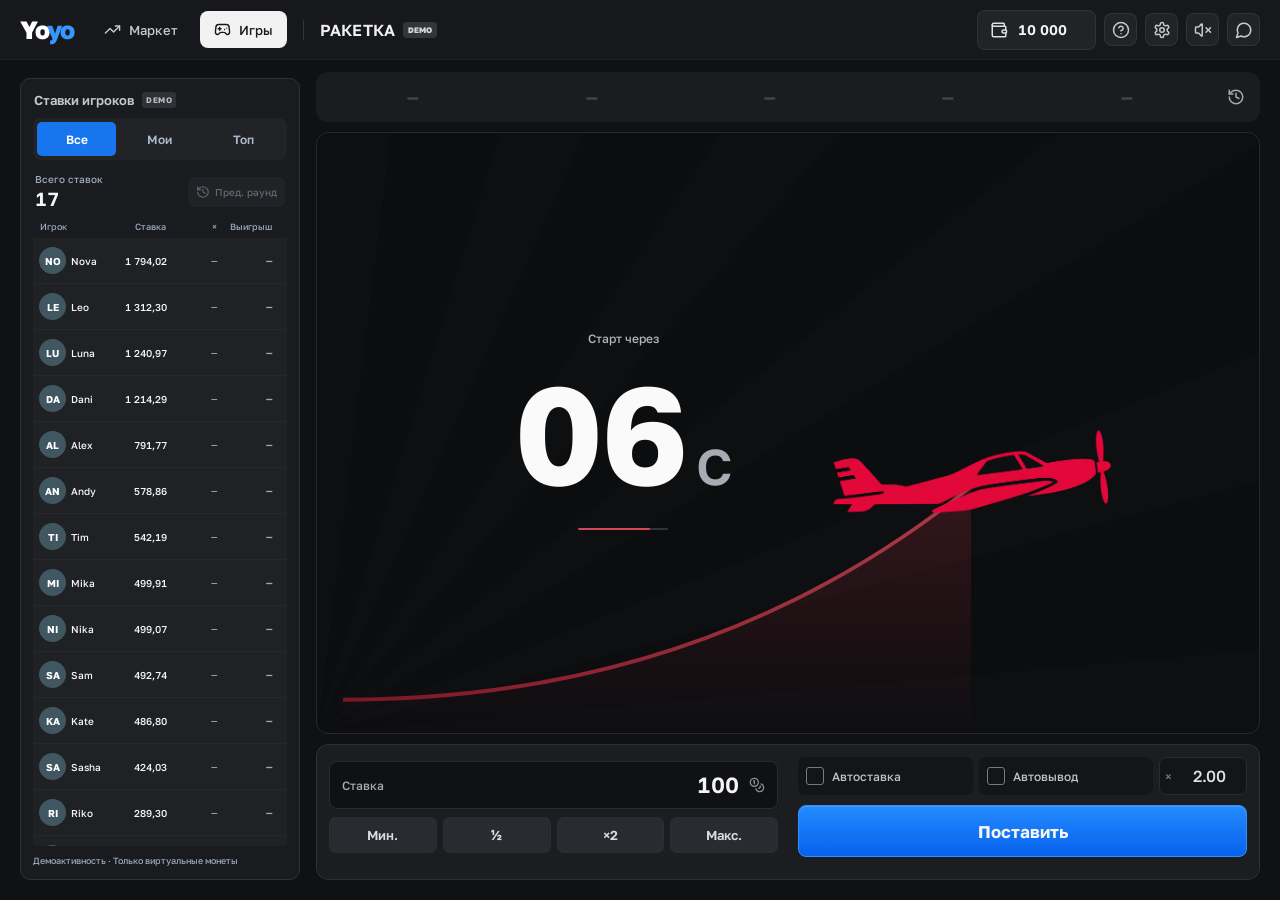
==== commit 990ec8b8: "Lock mobile game height and safe area while scrolling" ====
--- a/index.html
+++ b/index.html
@@ -11,8 +11,8 @@
     <link rel="icon" type="image/svg+xml" href="./favicon.svg" />
     <link rel="preload" as="image" type="image/webp" href="./plane-flat.webp" fetchpriority="high" />
     <title>Ракетка · Yoyo Originals</title>
-    <script type="module" crossorigin src="./assets/index-XoGJ96TI.js"></script>
-    <link rel="stylesheet" crossorigin href="./assets/index--SREfNSw.css">
+    <script type="module" crossorigin src="./assets/index-C6DSfbCG.js"></script>
+    <link rel="stylesheet" crossorigin href="./assets/index-C0R9Vh5q.css">
   </head>
   <body>
     <div id="root"></div>
--- a/assets/index-C0R9Vh5q.css
+++ b/assets/index-C0R9Vh5q.css
@@ -0,0 +1 @@
+@font-face{font-family:Golos Text;font-style:normal;font-display:swap;font-weight:400;src:url(./golos-text-cyrillic-ext-400-normal-Bo67NYBq.woff2) format("woff2"),url(./golos-text-cyrillic-ext-400-normal-D592xEk3.woff) format("woff");unicode-range:U+0460-052F,U+1C80-1C8A,U+20B4,U+2DE0-2DFF,U+A640-A69F,U+FE2E-FE2F}@font-face{font-family:Golos Text;font-style:normal;font-display:swap;font-weight:400;src:url(./golos-text-cyrillic-400-normal-C7us6pn1.woff2) format("woff2"),url(./golos-text-cyrillic-400-normal-BwL4n7Pb.woff) format("woff");unicode-range:U+0301,U+0400-045F,U+0490-0491,U+04B0-04B1,U+2116}@font-face{font-family:Golos Text;font-style:normal;font-display:swap;font-weight:400;src:url(./golos-text-latin-ext-400-normal-BjKcJWKY.woff2) format("woff2"),url(./golos-text-latin-ext-400-normal-BXgyX_iE.woff) format("woff");unicode-range:U+0100-02BA,U+02BD-02C5,U+02C7-02CC,U+02CE-02D7,U+02DD-02FF,U+0304,U+0308,U+0329,U+1D00-1DBF,U+1E00-1E9F,U+1EF2-1EFF,U+2020,U+20A0-20AB,U+20AD-20C0,U+2113,U+2C60-2C7F,U+A720-A7FF}@font-face{font-family:Golos Text;font-style:normal;font-display:swap;font-weight:400;src:url(./golos-text-latin-400-normal-Coi1FYaD.woff2) format("woff2"),url(./golos-text-latin-400-normal-DOuJOmdK.woff) format("woff");unicode-range:U+0000-00FF,U+0131,U+0152-0153,U+02BB-02BC,U+02C6,U+02DA,U+02DC,U+0304,U+0308,U+0329,U+2000-206F,U+20AC,U+2122,U+2191,U+2193,U+2212,U+2215,U+FEFF,U+FFFD}@font-face{font-family:Golos Text;font-style:normal;font-display:swap;font-weight:500;src:url(./golos-text-cyrillic-ext-500-normal-CLsu_eDI.woff2) format("woff2"),url(./golos-text-cyrillic-ext-500-normal-InHNvB7v.woff) format("woff");unicode-range:U+0460-052F,U+1C80-1C8A,U+20B4,U+2DE0-2DFF,U+A640-A69F,U+FE2E-FE2F}@font-face{font-family:Golos Text;font-style:normal;font-display:swap;font-weight:500;src:url(./golos-text-cyrillic-500-normal-BSLQUuP1.woff2) format("woff2"),url(./golos-text-cyrillic-500-normal-hXinzVVQ.woff) format("woff");unicode-range:U+0301,U+0400-045F,U+0490-0491,U+04B0-04B1,U+2116}@font-face{font-family:Golos Text;font-style:normal;font-display:swap;font-weight:500;src:url(./golos-text-latin-ext-500-normal-9vZPKadr.woff2) format("woff2"),url(./golos-text-latin-ext-500-normal-BmtMVntR.woff) format("woff");unicode-range:U+0100-02BA,U+02BD-02C5,U+02C7-02CC,U+02CE-02D7,U+02DD-02FF,U+0304,U+0308,U+0329,U+1D00-1DBF,U+1E00-1E9F,U+1EF2-1EFF,U+2020,U+20A0-20AB,U+20AD-20C0,U+2113,U+2C60-2C7F,U+A720-A7FF}@font-face{font-family:Golos Text;font-style:normal;font-display:swap;font-weight:500;src:url(./golos-text-latin-500-normal-BznAvurO.woff2) format("woff2"),url(./golos-text-latin-500-normal-BQo4s7Kn.woff) format("woff");unicode-range:U+0000-00FF,U+0131,U+0152-0153,U+02BB-02BC,U+02C6,U+02DA,U+02DC,U+0304,U+0308,U+0329,U+2000-206F,U+20AC,U+2122,U+2191,U+2193,U+2212,U+2215,U+FEFF,U+FFFD}@font-face{font-family:Golos Text;font-style:normal;font-display:swap;font-weight:600;src:url(./golos-text-cyrillic-ext-600-normal-uuhKjiyO.woff2) format("woff2"),url(./golos-text-cyrillic-ext-600-normal-rSWq63aw.woff) format("woff");unicode-range:U+0460-052F,U+1C80-1C8A,U+20B4,U+2DE0-2DFF,U+A640-A69F,U+FE2E-FE2F}@font-face{font-family:Golos Text;font-style:normal;font-display:swap;font-weight:600;src:url(./golos-text-cyrillic-600-normal-lpQ9rVRR.woff2) format("woff2"),url(./golos-text-cyrillic-600-normal-BgvEFMNR.woff) format("woff");unicode-range:U+0301,U+0400-045F,U+0490-0491,U+04B0-04B1,U+2116}@font-face{font-family:Golos Text;font-style:normal;font-display:swap;font-weight:600;src:url(./golos-text-latin-ext-600-normal-DLLCs_GQ.woff2) format("woff2"),url(./golos-text-latin-ext-600-normal-C6iohuVX.woff) format("woff");unicode-range:U+0100-02BA,U+02BD-02C5,U+02C7-02CC,U+02CE-02D7,U+02DD-02FF,U+0304,U+0308,U+0329,U+1D00-1DBF,U+1E00-1E9F,U+1EF2-1EFF,U+2020,U+20A0-20AB,U+20AD-20C0,U+2113,U+2C60-2C7F,U+A720-A7FF}@font-face{font-family:Golos Text;font-style:normal;font-display:swap;font-weight:600;src:url(./golos-text-latin-600-normal-Bhk8uV1U.woff2) format("woff2"),url(./golos-text-latin-600-normal-B_o32mE8.woff) format("woff");unicode-range:U+0000-00FF,U+0131,U+0152-0153,U+02BB-02BC,U+02C6,U+02DA,U+02DC,U+0304,U+0308,U+0329,U+2000-206F,U+20AC,U+2122,U+2191,U+2193,U+2212,U+2215,U+FEFF,U+FFFD}@font-face{font-family:Golos Text;font-style:normal;font-display:swap;font-weight:700;src:url(./golos-text-cyrillic-ext-700-normal-D3ZaBy6G.woff2) format("woff2"),url(./golos-text-cyrillic-ext-700-normal-DPkDx3rk.woff) format("woff");unicode-range:U+0460-052F,U+1C80-1C8A,U+20B4,U+2DE0-2DFF,U+A640-A69F,U+FE2E-FE2F}@font-face{font-family:Golos Text;font-style:normal;font-display:swap;font-weight:700;src:url(./golos-text-cyrillic-700-normal-BKmY45Ip.woff2) format("woff2"),url(./golos-text-cyrillic-700-normal-ClsrbE7_.woff) format("woff");unicode-range:U+0301,U+0400-045F,U+0490-0491,U+04B0-04B1,U+2116}@font-face{font-family:Golos Text;font-style:normal;font-display:swap;font-weight:700;src:url(./golos-text-latin-ext-700-normal-0O3DoeVP.woff2) format("woff2"),url(./golos-text-latin-ext-700-normal-CezX9NlQ.woff) format("woff");unicode-range:U+0100-02BA,U+02BD-02C5,U+02C7-02CC,U+02CE-02D7,U+02DD-02FF,U+0304,U+0308,U+0329,U+1D00-1DBF,U+1E00-1E9F,U+1EF2-1EFF,U+2020,U+20A0-20AB,U+20AD-20C0,U+2113,U+2C60-2C7F,U+A720-A7FF}@font-face{font-family:Golos Text;font-style:normal;font-display:swap;font-weight:700;src:url(./golos-text-latin-700-normal-CxmN_Nfd.woff2) format("woff2"),url(./golos-text-latin-700-normal-DAuVRgMH.woff) format("woff");unicode-range:U+0000-00FF,U+0131,U+0152-0153,U+02BB-02BC,U+02C6,U+02DA,U+02DC,U+0304,U+0308,U+0329,U+2000-206F,U+20AC,U+2122,U+2191,U+2193,U+2212,U+2215,U+FEFF,U+FFFD}@font-face{font-family:Golos Text;font-style:normal;font-display:swap;font-weight:800;src:url(./golos-text-cyrillic-ext-800-normal-MgQvlP1M.woff2) format("woff2"),url(./golos-text-cyrillic-ext-800-normal-nAniE-it.woff) format("woff");unicode-range:U+0460-052F,U+1C80-1C8A,U+20B4,U+2DE0-2DFF,U+A640-A69F,U+FE2E-FE2F}@font-face{font-family:Golos Text;font-style:normal;font-display:swap;font-weight:800;src:url(./golos-text-cyrillic-800-normal-n8hjK-Mh.woff2) format("woff2"),url(./golos-text-cyrillic-800-normal-DeDNPNQP.woff) format("woff");unicode-range:U+0301,U+0400-045F,U+0490-0491,U+04B0-04B1,U+2116}@font-face{font-family:Golos Text;font-style:normal;font-display:swap;font-weight:800;src:url(./golos-text-latin-ext-800-normal-B3jauhB1.woff2) format("woff2"),url(./golos-text-latin-ext-800-normal-DctlWd28.woff) format("woff");unicode-range:U+0100-02BA,U+02BD-02C5,U+02C7-02CC,U+02CE-02D7,U+02DD-02FF,U+0304,U+0308,U+0329,U+1D00-1DBF,U+1E00-1E9F,U+1EF2-1EFF,U+2020,U+20A0-20AB,U+20AD-20C0,U+2113,U+2C60-2C7F,U+A720-A7FF}@font-face{font-family:Golos Text;font-style:normal;font-display:swap;font-weight:800;src:url(./golos-text-latin-800-normal-Dj36HFM-.woff2) format("woff2"),url(./golos-text-latin-800-normal-B_cdlg2g.woff) format("woff");unicode-range:U+0000-00FF,U+0131,U+0152-0153,U+02BB-02BC,U+02C6,U+02DA,U+02DC,U+0304,U+0308,U+0329,U+2000-206F,U+20AC,U+2122,U+2191,U+2193,U+2212,U+2215,U+FEFF,U+FFFD}:root{font-family:Golos Text,sans-serif;color:#f4f0fc;background:#0d0b14;font-synthesis:none;font-weight:450;--muted: #81798f;--purple: #a674ff;--border: #ffffff0c;--panel: #191422;--green: #8be6b4}*{box-sizing:border-box}body{margin:0;min-width:360px}button,input,a{-webkit-tap-highlight-color:transparent}button,input{font:inherit}button,a,input{outline-offset:4px}button:focus-visible,a:focus-visible,input:focus-visible{outline:2px solid #b290ff}button{cursor:pointer;border:0;color:inherit}button:disabled{cursor:default;opacity:.45}a{color:inherit;text-decoration:none}button,a{touch-action:manipulation}button{transition:background .2s,box-shadow .2s,transform .2s}button:active:not(:disabled){transform:translateY(1px)}svg{flex-shrink:0}input{min-width:0;border:0;color:inherit;background:transparent;outline:none}input:disabled{opacity:.7}::selection{background:#9d60f777}button:hover:not(:disabled){filter:brightness(1.12)}.app-shell{min-height:100dvh;background:radial-gradient(ellipse at 70% 15%,#24133316,transparent 55%),#0d0b14}.sidebar{position:fixed;left:0;top:0;bottom:0;width:78px;border-right:1px solid var(--border);display:flex;flex-direction:column;align-items:center;gap:13px;padding:25px 0 20px;background:#100e18;z-index:10}.yoyo-mark{font-size:46px;font-weight:900;line-height:.8;letter-spacing:-9px;transform:rotate(-8deg);color:#a879ff;width:39px;height:43px}.yoyo-mark span{font-size:33px;color:#efdbff;vertical-align:8px;margin-left:5px}.sidebar-divider{height:1px;background:var(--border);width:30px;margin:13px 0 8px}.nav-icon{width:48px;height:48px;display:grid;place-items:center;color:#6d657a;border-radius:14px;background:transparent;position:relative}.nav-icon.active{background:#9b61f51b;color:#b997ff;box-shadow:inset 0 0 0 1px #9b61f516}.nav-icon.active i{position:absolute;height:20px;width:3px;background:#ae7bff;left:-16px;border-radius:0 4px 4px 0;box-shadow:0 0 14px #a26cff}.sidebar-spacer{flex:1}.sidebar-label{color:#332c42;font-size:11px;font-weight:800;line-height:1.5;letter-spacing:1px;margin-bottom:18px}.main-shell{margin-left:78px}.topbar{height:89px;border-bottom:1px solid var(--border);display:flex;align-items:center;gap:25px;padding:0 42px}.wordmark{font-size:32px;font-weight:850;letter-spacing:-1.8px;display:flex;align-items:center;gap:13px}.wordmark>span{font-size:10px;text-transform:uppercase;letter-spacing:2.8px;font-weight:550;position:relative;padding-top:6px}.wordmark i{display:block;width:23px;height:2px;background:#a276e8;margin-top:6px}.header-divider{height:24px;width:1px;background:#ffffff12}.header-category{font-size:12px;color:#736b80}.header-right{margin-left:auto;display:flex;align-items:center;gap:17px}.demo-badge{font-size:10px;font-weight:650;letter-spacing:1.1px;color:#b6a4cc;display:flex;align-items:center;gap:7px}.demo-badge i{width:5px;height:5px;background:#b885ff;border-radius:50%;box-shadow:0 0 10px #a674ff77}.wallet{height:43px;display:flex;align-items:center;gap:10px;border:1px solid #ffffff0c;background:#211a2c;border-radius:11px;padding:0 10px 0 13px}.wallet strong{font-size:14px;font-weight:600;min-width:65px;font-variant-numeric:tabular-nums}.coin-icon{color:#b89be6;display:flex}.reset-button{height:27px;width:28px;display:grid;place-items:center;background:#ffffff06;border-left:1px solid #ffffff0d;border-radius:6px;color:#a39aaf}.profile-avatar{width:36px;height:36px;display:grid;place-items:center;font-size:14px;font-weight:650;color:#cab2ed;background:linear-gradient(145deg,#352541,#231b30);border:1px solid #9874b62b;border-radius:12px}main{max-width:1390px;margin:auto;padding:0 42px}.breadcrumbs{display:flex;align-items:center;gap:12px;color:#61596f;font-size:10px;padding-top:24px}.breadcrumbs a{display:flex;align-items:center;gap:7px;color:#92889f}.breadcrumbs>span:last-child{color:#a79cb7}.page-heading{display:flex;align-items:center;justify-content:space-between;margin:25px 0;gap:14px}.title-group{display:flex;gap:15px;align-items:center}.game-icon{height:54px;width:54px;display:grid;place-items:center;position:relative;background:linear-gradient(140deg,#2f214b,#21182f);border:1px solid #b17fff1a;border-radius:16px;color:#c6a1ff;box-shadow:0 8px 30px #0002}.game-icon:after{content:"";position:absolute;width:10px;height:10px;border-bottom:1px solid #be8dff;border-right:1px solid #be8dff;bottom:9px;left:10px;border-radius:0 0 4px;opacity:.5}h1{font-size:28px;font-weight:700;letter-spacing:-1px;margin:0 0 5px;display:flex;gap:12px;align-items:center}.new-badge{font-size:8px;letter-spacing:1.4px;color:#b59bd8;background:#8f5ac51a;border:1px solid #b780f414;padding:5px 7px;border-radius:5px;font-weight:550}.title-group p{margin:0;font-size:12px;color:#8a8099}.heading-actions{display:flex;gap:22px;align-items:center}.text-button{display:flex;align-items:center;gap:8px;font-size:11px;color:#a095ae;background:none;padding:12px 0}.fairness-button{display:flex;align-items:center;gap:8px;font-size:11px;color:#b7a5ce;background:#20182c;border:1px solid #b785ff14;border-radius:9px;padding:12px 14px}.fairness-button svg{color:#a779e8}.game-layout{display:grid;grid-template-columns:minmax(0,1fr) 258px;gap:22px}.game-column{min-width:0}.game-card{border:1px solid #9a73d31b;background:#15101f;border-radius:17px;overflow:hidden;box-shadow:0 14px 60px #00000018}.history-bar{display:flex;align-items:center;gap:12px;padding:12px 14px;height:58px;border-bottom:1px solid #a47acc0d;background:#181220}.history-label{display:flex;align-items:center;gap:7px;color:#72667f;font-size:10px}.history-chips{display:flex;gap:6px;overflow:auto;scrollbar-width:none;align-items:center;flex:1;min-width:0;-webkit-mask-image:linear-gradient(to right,#000 95%,transparent);mask-image:linear-gradient(to right,#000 95%,transparent)}.history-chips::-webkit-scrollbar{display:none}.history-chip{height:30px;min-width:64px;font-size:11px;letter-spacing:.1px;font-weight:550;background:#2c2340;color:#b6a0ce;border-radius:7px;padding:0 10px;white-space:nowrap;animation:chip-in .3s ease-out}.history-chip.medium{background:#422b5c;color:#d1a6ff}.history-chip.high{background:#5b3b23;color:#f7c17d}.history-empty{font-size:11px;color:#695f78;white-space:nowrap}.icon-button{height:33px;width:33px;display:grid;place-items:center;border-radius:8px;background:transparent;color:#8e809f}.history-all{background:#2b203b;width:31px;height:31px;color:#bda3d8}.scene{position:relative;height:407px;overflow:hidden;isolation:isolate;background:radial-gradient(ellipse at 70% 60%,#39235b55,transparent 60%),linear-gradient(145deg,#161020,#1a112a 55%,#191124)}.scene-grid{position:absolute;inset:0;background-image:linear-gradient(#cab5e705 1px,transparent 1px),linear-gradient(90deg,#cab5e705 1px,transparent 1px);background-size:60px 60px;-webkit-mask-image:linear-gradient(transparent,#0008);mask-image:linear-gradient(transparent,#0008)}.stars{position:absolute;inset:0}.star{position:absolute;height:2px;width:2px;background:#dcf;border-radius:50%;animation:twinkle 4s ease-in-out infinite alternate}.star--cross{width:8px;height:8px;background:#c3a0f0;clip-path:polygon(50% 0,60% 40%,100% 50%,60% 60%,50% 100%,40% 60%,0 50%,40% 40%)}.scene-top{position:absolute;top:21px;left:22px;right:22px;display:flex;justify-content:space-between;align-items:center;z-index:3}.live-label{display:flex;align-items:center;gap:7px;color:#9d88b8;text-transform:uppercase;letter-spacing:1.1px;font-size:8px;font-weight:600}.live-label i{height:5px;width:5px;border-radius:50%;background:#9e80c0}.live-label.is-live{color:#98d4bc}.live-label.is-live i{background:#8ee2b7;box-shadow:0 0 11px #96ecb96b;animation:pulse 2s infinite}.scene-round{font-family:monospace;font-size:9px;color:#6e5b85;letter-spacing:.8px}.planet{position:absolute;width:44px;height:44px;border-radius:50%;top:72px;right:74px;background:linear-gradient(145deg,#7751a33d,#34214116 70%);box-shadow:inset 1px 1px 2px #c9adff11;transform:rotate(-25deg)}.planet div{position:absolute;top:19px;left:-14px;width:72px;height:12px;border:3px solid #a785ce14;border-top-color:transparent;border-radius:50%}.orbit{position:absolute;width:580px;height:580px;border:1px solid #a780dc07;border-radius:50%;left:50%;top:22px;transform:rotate(-30deg) scaleX(1.55);pointer-events:none}.orbit--two{width:780px;height:780px;top:45px}.trajectory{position:absolute;width:100%;height:100%;inset:0}.multiplier-display{position:absolute;top:33%;left:9%;width:53%;text-align:center;z-index:2}.flight-eyebrow{font-size:9px;letter-spacing:2.2px;color:#b8a1d1;font-weight:500}.big-multiplier{font-size:clamp(66px,7.1vw,106px);font-weight:750;letter-spacing:-6px;line-height:1.24;white-space:nowrap;font-variant-numeric:tabular-nums;text-shadow:0 2px 42px #d5b4ff15}.big-multiplier>span{font-weight:450;display:inline-block;font-size:.7em;letter-spacing:-2px;color:#c3a6df;margin-left:3px}.big-multiplier>.seconds{font-size:.48em;letter-spacing:0;margin-left:10px}.flight-caption{display:flex;gap:5px;align-items:center;justify-content:center;color:#8d799f;font-size:10px;margin-top:6px}.flight-caption svg{color:#b68de6}.countdown-track{height:3px;width:106px;border-radius:3px;background:#a67bdb20;margin:18px auto 0;overflow:hidden}.countdown-track>div{background:#b17aef;height:100%;border-radius:3px;transition:width .05s linear}.pilot-position{position:absolute;transform:translate(-50%,-73%);width:148px;height:185px;z-index:2;transition:top .05s linear,left .05s linear}.pilot{width:100%;height:100%;object-fit:contain;filter:drop-shadow(0 0 13px #af64ff2f);animation:hover 3s ease-in-out infinite;position:relative;z-index:2}.jet-aura{position:absolute;width:70px;height:60px;border-radius:50%;background:#c76eff44;filter:blur(23px);left:8px;bottom:24px}.engine-spark{position:absolute;width:3px;height:3px;background:#ddb4ff;box-shadow:0 0 6px #b674ff;border-radius:50%;bottom:14px;left:14px;animation:spark 1s infinite;z-index:1}.spark-two{animation-delay:.5s;bottom:5px;left:30px}.scene--waiting .pilot-position,.scene--preparing .pilot-position{left:78%!important;top:67%!important;width:174px;height:218px}.scene--waiting .trajectory,.scene--preparing .trajectory{opacity:.3}.scene--crashed .pilot-position{animation:fly-away .65s ease-in forwards}.scene--crashed .big-multiplier,.scene--crashed .big-multiplier>span{color:#ef9cbe}.scene--crashed .flight-eyebrow{color:#cb8ba8}.scene--crashed .trajectory{opacity:.4}.crash-ring{position:absolute;width:120px;height:120px;border:1px solid #e4a5ff;border-radius:50%;left:65%;top:28%;animation:ring-out .8s ease-out forwards}.clouds{position:absolute;bottom:0;left:0;right:0;width:100%;height:64px;opacity:.8}.scene-bottom{position:absolute;bottom:14px;left:22px;right:22px;display:flex;align-items:center;justify-content:space-between;color:#716084;font-size:8px;z-index:4}.scene-bottom>span{display:flex;align-items:center;gap:5px}.scene-bottom>span:last-child{font-size:7px;letter-spacing:1.6px;color:#826d9b}.scene-toolbar{display:flex;justify-content:space-between;align-items:center;height:43px;background:#191222;padding:0 13px;border-top:1px solid #b47eff0b}.commitment-button{display:flex;gap:7px;align-items:center;background:none;color:#91819f;font-size:8px;padding:10px 0}.commitment-button>svg:first-child{color:#9f80bf}.commitment-button>span:first-of-type{font-size:9px}.commitment-button code{font-size:8px;color:#665a75;letter-spacing:.3px}.commitment-state{margin-left:6px;color:#806a94}.scene-controls{display:flex;gap:2px}.bet-panels{display:grid;grid-template-columns:1fr 1fr;gap:12px;margin-top:16px}.bet-panel{padding:15px 15px 0;background:linear-gradient(130deg,#21182e,#21192e 60%,#281b3b);border:1px solid #c38eff14;border-radius:15px;min-width:0;transition:border-color .3s}.bet-panel--flying{border-color:#7de5b52e}.bet-panel-head{display:flex;align-items:center;justify-content:space-between;gap:10px;margin-bottom:15px}.bet-number{font-size:12px;color:#b99ed5;font-weight:650;display:flex;gap:8px;align-items:center}.bet-number>span{font-size:8px;font-weight:450;letter-spacing:1.2px;color:#6e5f7e}.toggle-control{display:flex;align-items:center;gap:7px;background:none;padding:3px 0;font-size:9px;color:#9a8aa9;min-height:26px}.toggle-track{width:25px;height:15px;border-radius:12px;background:#3b2c4c;border:1px solid #ffffff04;position:relative;transition:background .2s}.toggle-track i{display:block;position:absolute;top:3px;left:3px;height:7px;width:7px;background:#8c789f;border-radius:50%;transition:transform .2s,background .2s}.checked .toggle-track{background:#9e66f0}.checked .toggle-track i{transform:translate(10px);background:#fff}.checked{color:#c8b1e0}.bet-entry-row{display:grid;grid-template-columns:minmax(0,1fr) minmax(0,1.05fr);gap:10px}.amount-box{background:#160f21;border:1px solid #b58bdf0d;border-radius:9px;min-width:0;padding:8px 6px 6px}.field-label{display:flex;align-items:center;justify-content:space-between;font-size:8px;color:#7f6d92;padding:0 5px;margin-bottom:7px}.field-label svg{color:#a089b5}.amount-input{display:flex;align-items:center;gap:2px}.amount-input>button{height:24px;width:23px;background:#2b1f3c;color:#b097ce;display:grid;place-items:center;border-radius:5px;flex-shrink:0;padding:0}.amount-input>input{text-align:center;width:100%;font-size:16px;font-weight:600;padding:0;line-height:24px;font-variant-numeric:tabular-nums}.bet-button{min-height:68px;border-radius:10px;background:linear-gradient(110deg,#833cf2,#a050fa);box-shadow:inset 0 1px #ffffff26,0 3px 18px #8a3ef322;padding:8px 3px}.bet-button>span{display:flex;align-items:center;justify-content:center;gap:3px;font-size:13px;font-weight:600;white-space:nowrap}.bet-button>span>svg{height:15px;width:15px}.bet-button>small{display:block;font-size:8px;line-height:1.4;font-weight:400;color:#e3ccff;margin-top:5px}.bet-button--cancel{background:#342544;box-shadow:inset 0 0 0 1px #b889e428}.bet-button--cancel>small{color:#9f8aaf}.bet-button--cash{background:linear-gradient(110deg,#249a74,#43b18d);box-shadow:inset 0 1px #ffffff26,0 3px 18px #3bcd7a11}.bet-button--cash>small{color:#d1ffe8}.quick-values{display:grid;grid-template-columns:repeat(4,1fr);gap:5px;margin:8px 0 13px}.quick-values>button{height:27px;border-radius:5px;background:#2e223e;color:#9a83b0;font-size:9px}.quick-values>button.selected{background:#412c59;color:#cdb1ed}.auto-cash-row{display:flex;align-items:center;justify-content:space-between;border-top:1px solid #ba91e90b;padding-top:10px;gap:12px}.target-input{display:flex;align-items:center;background:#170f22;border:1px solid #a577cb0c;border-radius:6px;width:74px;height:27px;padding:0 10px;gap:5px;color:#776288}.target-input>span{font-size:12px}.target-input input{font-size:11px;width:100%;font-weight:550;text-align:right}.target-input.enabled{color:#d0afef;border-color:#b280ef33}.bet-feedback{min-height:32px;display:flex;align-items:center;justify-content:center;gap:4px;font-size:8px;color:#766184;padding:8px 0;text-align:center;line-height:1.4}.bet-feedback.success{color:#83d7a9;animation:receipt-in .4s ease-out}.error-text{color:#ff9baf}.under-game{display:flex;justify-content:space-between;gap:10px;font-size:9px;color:#685d75;padding:15px 3px}.under-game>span{display:flex;gap:6px;align-items:center}.under-game>span:last-child svg{color:#8b6ba7}.flight-sidebar{display:flex;flex-direction:column;gap:16px}.flight-card,.how-card{border:1px solid #ad7cde0d;border-radius:14px;background:#18131f;padding:19px 17px}.card-heading{display:flex;justify-content:space-between;align-items:center;gap:8px}.card-heading h2{font-size:12px;font-weight:550;margin:0}.card-heading>svg{color:#5d4a71}.small-pill{font-size:7px;letter-spacing:1px;background:#68dba50c;color:#81ba9d;border:1px solid #68dba511;border-radius:4px;padding:4px 5px}.flight-card-round{display:flex;justify-content:space-between;align-items:center;margin:19px 0 15px;font-size:8px;color:#6f617e}.flight-card-round strong{font-size:9px;font-family:monospace;letter-spacing:.3px;font-weight:400;color:#a18bb4}.personal-bets{display:flex;flex-direction:column;gap:8px}.personal-bet{background:#21182c;border:1px solid #a775cf0c;border-radius:8px;display:flex;align-items:center;gap:8px;padding:12px 9px}.personal-bet-icon{height:28px;width:28px;border-radius:8px;display:grid;place-items:center;background:#2d203d;color:#8e6eab}.personal-bet>div{display:flex;flex-direction:column;gap:4px}.personal-bet strong{font-size:10px;font-weight:450;color:#c0afcf}.personal-bet>div>span{font-size:7px;color:#786187}.personal-bet>b{font-weight:450;font-size:11px;display:flex;gap:4px;align-items:center;margin-left:auto;color:#bda7cf}.personal-bet>b svg{color:#7b628d}.personal-bet.won{border-color:#71dbaa16}.personal-bet.won .personal-bet-icon{color:#89d3aa;background:#6dce9d14}.personal-bet.won>div>span,.personal-bet.won>b{color:#91d8ae}.flight-tips{display:flex;gap:9px;align-items:center;padding-top:18px}.tip-icon{color:#a573da}.flight-tips p{font-size:9px;line-height:1.7;color:#8c789d;margin:0}.flight-tips strong{font-weight:450;color:#b5a0c7}.how-card{padding-bottom:0}.how-card ol{list-style:none;padding:0;margin:20px 0 8px;display:flex;flex-direction:column;gap:21px}.how-card li{display:flex;gap:13px;position:relative}.how-card li+li:before{content:"";position:absolute;left:12px;top:-21px;height:21px;border-left:1px dashed #b783e626}.how-card li>span{height:27px;width:27px;background:#a36ddd0c;border:1px solid #c38aff14;border-radius:8px;font-size:9px;color:#a484bf;display:grid;place-items:center;flex-shrink:0}.how-card strong{font-size:10px;font-weight:450;color:#bdaccb}.how-card p{font-size:9px;line-height:1.7;margin:5px 0 0;color:#776485}.how-card>button{display:flex;align-items:center;justify-content:space-between;width:100%;font-size:9px;color:#a382be;background:transparent;border-top:1px solid #b582df0b;margin-top:18px;padding:13px 0}.proof-card{position:relative;display:flex;flex-direction:column;align-items:flex-start;border:1px solid #ad7cde14;border-radius:14px;overflow:hidden;background:radial-gradient(ellipse at 100% 0,#7544b32b,transparent 70%),#1b1425;padding:18px;text-align:left;flex:1;min-height:157px}.proof-card:after{content:"";position:absolute;width:140px;height:140px;right:-82px;bottom:-30px;border:1px solid #af76e41a;border-radius:50%;box-shadow:0 0 0 22px #ad7ee908,0 0 0 44px #ad7ee905}.proof-card-icon{color:#b88fe5;margin-bottom:12px}.proof-card>strong{font-size:12px;font-weight:500}.proof-card>p{font-size:9px;line-height:1.7;color:#887196;margin:7px 0 18px}.proof-card>span:last-of-type{font-size:9px;color:#b18ad1;display:flex;align-items:center;gap:9px;margin-top:auto}footer{display:flex;align-items:center;gap:18px;padding:24px 0 26px;border-top:1px solid #ffffff07;margin-top:19px}.footer-brand{display:flex;align-items:center;gap:7px;font-size:19px;font-weight:800;letter-spacing:-1px;color:#4c405b}.footer-brand span{font-size:6px;text-transform:uppercase;letter-spacing:1.3px;font-weight:500;color:#685975}footer p{font-size:8px;color:#60516d;margin:0}.footer-protocol{margin-left:auto;font-size:8px;color:#655473;display:flex;gap:6px;align-items:center}.footer-protocol>i{height:4px;width:4px;border-radius:50%;background:#729a815f}.fatal-error{border:1px solid #e29bb74a;background:#51213352;color:#eac0cf;padding:14px;margin-bottom:15px;font-size:12px;border-radius:10px}.modal{background:#1b1427;color:#eee6f8;border:1px solid #9e74c52e;border-radius:20px;width:570px;max-width:calc(100vw - 28px);max-height:calc(100dvh - 40px);padding:25px;box-shadow:0 30px 150px #0009;overflow:auto;scrollbar-width:thin;scrollbar-color:#513767 #20162e}.modal::backdrop{background:#07040dc4;-webkit-backdrop-filter:blur(7px);backdrop-filter:blur(7px)}.modal-head{display:flex;justify-content:space-between;align-items:center;gap:15px;margin-bottom:23px}.modal h2{font-size:19px;font-weight:600;letter-spacing:-.5px;margin:0}.modal-head>.icon-button{background:#2b203a}.proof-intro{display:flex;align-items:center;gap:12px;margin-bottom:23px}.proof-icon{height:47px;width:47px;display:grid;place-items:center;background:#a774eb13;color:#bb93ed;border-radius:13px}.proof-intro strong{font-size:13px;font-family:monospace;letter-spacing:.5px}.proof-intro p{font-size:10px;margin:6px 0 0;color:#927ca5}.protocol{font-size:8px;background:#2e213e;padding:6px;border-radius:5px;color:#b195cc;margin-left:auto;white-space:nowrap}.proof-tabs{display:flex;gap:4px;background:#120c1b;padding:5px;border-radius:10px;margin-bottom:19px}.proof-tabs>button{flex:1;background:transparent;border-radius:7px;padding:10px;font-size:11px;color:#8e77a4}.proof-tabs>button.active{background:#332241;color:#ddc8f4}.notice{display:flex;align-items:flex-start;gap:10px;background:#a375da0b;color:#b69cca;border:1px solid #a577d713;border-radius:9px;padding:12px;font-size:11px;line-height:1.6;margin-bottom:18px}.notice svg{margin-top:2px}.proof-fields{display:grid;grid-template-columns:1fr 1fr;gap:14px}.proof-fields>label{font-size:9px;color:#a38ab8;display:flex;flex-direction:column;gap:7px}.proof-fields>label:nth-child(-n+3){grid-column:1/-1}.proof-fields input{background:#120d1b;border:1px solid #ae82d022;border-radius:7px;font-family:monospace;font-size:11px;color:#cfb9e1;padding:12px;width:100%;min-height:40px}.proof-fields input[readonly]{color:#8d779e;border-color:#ae82d00b}.proof-fields input:not([readonly]){border-color:#9866c94d}.proof-fields input::placeholder{color:#756285;font-size:10px}.proof-actions{display:flex;gap:10px;margin:20px 0}.primary-button{background:linear-gradient(110deg,#8743dc,#a65af2);color:#fff;font-size:12px;font-weight:500;border-radius:9px;padding:13px 17px;display:flex;gap:9px;align-items:center;justify-content:center;min-height:44px}.proof-actions>.primary-button{flex:1}.proof-actions>.icon-button{height:44px;width:44px;background:#2c1f3c}.verify-result{display:flex;align-items:flex-start;gap:10px;font-size:11px;line-height:1.6;border:1px solid;padding:13px;border-radius:9px;margin-bottom:15px}.verify-result code{display:block;font-size:8px;word-break:break-all;color:#a593b6;margin-top:8px}.verify-result.valid{color:#a1e8c2;background:#4c996411;border-color:#82dba52c}.verify-result.invalid{color:#e7a2b7;background:#a23f5e0d;border-color:#ea8eb82c}.next-proof{font-size:10px;color:#a18bb5;padding:13px 0;border-top:1px solid #ad7bdd16}.next-proof summary{cursor:pointer;padding:5px 0}.next-proof code{display:block;word-break:break-all;font-size:9px;margin:10px 0;color:#c5a6de}.next-proof small{font-size:9px;color:#8f76a5}.proof-footnote{font-size:10px;line-height:1.7;color:#806a93;margin:16px 0 0}.help-hero{background:radial-gradient(at 80% 50%,#7b3fcf2b,transparent),#241a32;padding:23px;border:1px solid #bd81ff16;border-radius:12px;display:flex;align-items:center;gap:23px;color:#bc8af6}.help-hero h3{font-size:21px;font-weight:500;line-height:1.35;color:#e8d6fa;margin:0;letter-spacing:-.4px}.help-steps{padding-left:22px;display:flex;flex-direction:column;gap:15px;color:#af99c1;font-size:12px;line-height:1.7;margin:23px 0}.help-steps li::marker{color:#b384e5}.help-steps li{padding-left:6px}.wide{width:100%;margin-top:21px}.modal-description{font-size:11px;color:#a18cb5;line-height:1.7;margin-top:-5px}.empty-history{text-align:center;padding:45px 5px;color:#a17ebf}.empty-history h3{font-size:17px;font-weight:500;color:#ccaddf}.empty-history p{font-size:11px;color:#92799f}.history-list{display:flex;flex-direction:column;gap:7px;margin-top:20px}.history-list>button{display:flex;align-items:center;justify-content:space-between;gap:10px;padding:14px 12px;background:#251b32;border-radius:8px;font-size:10px;color:#a68bbd}.history-list>button>span:first-child{display:flex;gap:9px;align-items:center;font-family:monospace}.history-list>button>span:nth-child(2){color:#d4b8e8;font-size:13px}.history-list>button>span:nth-child(3){font-size:8px;color:#816890}.purple-text{color:#c68dff!important}.toast{position:fixed;bottom:30px;left:50%;transform:translate(-50%);display:flex;align-items:center;gap:10px;max-width:calc(100vw - 28px);padding:15px 18px;background:#30203f;border:1px solid #b980f333;border-radius:12px;box-shadow:0 8px 60px #0008;font-size:11px;z-index:100;color:#d7bcec;animation:receipt-in .25s ease-out}.toast>button{display:grid;place-items:center;background:transparent;color:#ac8ac1;padding:0;margin-left:4px}@keyframes hover{0%,to{transform:translateY(0) rotate(-2deg)}50%{transform:translateY(-7px) rotate(1deg)}}@keyframes twinkle{to{opacity:.12}}@keyframes pulse{50%{opacity:.5}}@keyframes spark{to{transform:translate(-30px,28px);opacity:0}}@keyframes fly-away{to{transform:translate(200%,-240%) scale(.3);opacity:0}}@keyframes ring-out{to{transform:scale(3);opacity:0}}@keyframes receipt-in{0%{opacity:0;translate:0 5px}to{opacity:1;translate:0 0}}@keyframes chip-in{0%{opacity:0;transform:scale(.8)}to{opacity:1;transform:scale(1)}}@media(min-width:1600px){main{max-width:1430px}.scene{height:470px}.game-layout{grid-template-columns:minmax(0,1fr) 280px}.flight-card,.how-card,.proof-card{padding:23px}.big-multiplier{font-size:120px}.pilot-position{width:185px;height:230px}.scene--waiting .pilot-position{width:200px;height:250px}.bet-panel{padding:18px 20px 0}.bet-button{min-height:78px}.bet-button>span{font-size:15px}.bet-button>small{font-size:10px}.amount-input>input{font-size:20px}.field-label{font-size:9px}.toggle-control{font-size:10px}.bet-number>span{font-size:9px}.bet-panel-head{margin-bottom:17px}.bet-feedback{min-height:37px;font-size:9px}.scene-bottom{bottom:18px}.how-card ol{gap:29px}.how-card li+li:before{height:29px;top:-29px}}@media(max-width:1200px){.topbar{padding:0 26px}main{padding:0 26px}.game-layout{grid-template-columns:minmax(0,1fr) 225px;gap:16px}.flight-card,.how-card,.proof-card{padding:16px 13px}.bet-panel{padding:13px 11px 0}.bet-entry-row{gap:7px}.bet-button>span{font-size:11px}.bet-button>small{font-size:7px}.scene{height:365px}.big-multiplier{font-size:79px}.pilot-position{width:130px;height:164px}.scene--waiting .pilot-position{width:150px;height:190px}.personal-bet{padding:10px 7px;gap:6px}.personal-bet-icon{height:25px;width:25px}.personal-bet>b{font-size:10px}.how-card ol{gap:16px}.how-card li+li:before{height:16px;top:-16px}.proof-card{min-height:145px}.footer-protocol{display:none}}@media(max-width:1020px){.game-layout{grid-template-columns:minmax(0,1fr)}.flight-sidebar{display:none}.scene{height:400px}.pilot-position{width:155px;height:195px}.scene--waiting .pilot-position{width:180px;height:225px}.big-multiplier{font-size:100px}.bet-button>span{font-size:14px}.bet-button>small{font-size:9px}.bet-panel{padding:16px 17px 0}.toggle-control{font-size:10px}.scene-top{top:23px}.header-category,.header-divider{display:none}.bet-feedback{font-size:9px}.amount-box{padding:9px 8px 7px}.bet-entry-row{gap:11px}.bet-button{min-height:72px}.field-label{font-size:9px}.amount-input>input{font-size:19px}.quick-values>button{font-size:10px;height:29px}.auto-cash-row{padding-top:9px}}@media(max-width:680px){.sidebar{display:none}.main-shell{margin-left:0}.topbar{height:73px;padding:0 20px;gap:8px}.wordmark{font-size:29px;gap:9px}.wordmark>span{font-size:7px;letter-spacing:1.5px}.wordmark i{width:18px;margin-top:4px}.header-right{gap:10px}.profile-avatar{display:none}.wallet{height:38px;gap:7px;padding:0 7px 0 10px;border-radius:9px}.wallet strong{font-size:12px;min-width:54px}.coin-icon svg{width:16px;height:16px}.demo-badge{font-size:7px;letter-spacing:.7px;gap:4px}.demo-badge i{width:4px;height:4px}.reset-button{width:24px;height:25px}.reset-button svg{width:14px}.breadcrumbs{padding-top:17px;font-size:9px;gap:7px}.breadcrumbs>span:last-child{display:none}.breadcrumbs>svg:last-of-type{display:none}main{padding:0 16px}.page-heading{margin:22px 0 21px;gap:5px}.game-icon{width:44px;height:44px;border-radius:13px}.game-icon svg{height:22px;width:22px}.title-group{gap:10px}h1{font-size:24px;gap:8px;margin-bottom:5px}.new-badge{font-size:6px;padding:4px 5px;letter-spacing:1px}.title-group p{font-size:10px}.heading-actions{gap:11px}.heading-actions .text-button{padding:12px 2px}.heading-actions .text-button>span{display:none}.fairness-button{padding:10px;gap:5px;border-radius:8px}.fairness-button span{font-size:9px}.fairness-button svg{width:15px;height:15px}.game-card{border-radius:14px}.history-bar{padding:10px;height:51px;gap:9px}.history-label>span{display:none}.history-label{padding:0 1px}.history-chip{height:28px;min-width:59px;font-size:10px;border-radius:6px}.history-empty{font-size:9px}.history-all{height:29px;width:29px}.scene{height:320px}.scene-top{top:17px;left:17px;right:17px}.live-label{font-size:6px;letter-spacing:1px;gap:5px}.scene-round{font-size:7px}.multiplier-display{left:4%;top:34%;width:57%}.big-multiplier{font-size:75px;letter-spacing:-4px;line-height:1.2}.flight-eyebrow{font-size:7px;letter-spacing:1.3px}.flight-caption{font-size:8px;gap:3px;margin-top:8px}.flight-caption svg{width:11px;height:11px}.pilot-position{width:107px;height:139px}.scene--waiting .pilot-position,.scene--preparing .pilot-position{width:130px;height:163px;left:78%!important;top:70%!important}.planet{width:34px;height:34px;right:44px;top:56px}.planet div{width:54px;height:10px;left:-11px;top:15px;border-width:2px}.clouds{height:47px}.scene-bottom{left:14px;right:14px;bottom:11px;font-size:6px}.scene-bottom svg{width:10px;height:10px}.scene-bottom>span:last-child{font-size:5px;letter-spacing:1px}.scene-toolbar{height:40px;padding:0 9px}.commitment-button{gap:5px;font-size:7px}.commitment-button>span:first-of-type{font-size:7px}.commitment-button code{font-size:7px;letter-spacing:0}.commitment-state{font-size:6px;margin-left:3px}.scene-controls>.icon-button{width:27px;height:29px}.fullscreen-button{display:none}.countdown-track{width:80px;height:2px;margin-top:15px}.bet-panels{margin-top:12px;gap:12px;grid-template-columns:1fr}.bet-panel{padding:14px 15px 0;border-radius:13px}.bet-panel-head{margin-bottom:11px}.bet-number{font-size:12px}.bet-number>span{font-size:8px}.toggle-control{font-size:10px;min-height:30px;gap:8px}.toggle-track{width:28px;height:16px}.toggle-track i{width:8px;height:8px}.checked .toggle-track i{transform:translate(11px)}.bet-entry-row{grid-template-columns:minmax(0,1fr) minmax(0,1.15fr);gap:12px}.amount-box{padding:8px 7px 7px;border-radius:8px}.field-label{font-size:8px;margin-bottom:5px}.amount-input>button{height:27px;width:27px;border-radius:5px}.amount-input>input{font-size:21px;font-weight:550}.bet-button{min-height:65px;border-radius:9px}.bet-button>span{font-size:15px;gap:5px}.bet-button>span>svg{height:17px;width:17px}.bet-button>small{font-size:8px;margin-top:5px}.quick-values{margin:8px 0 9px;gap:6px}.quick-values>button{height:30px;font-size:10px}.auto-cash-row{padding-top:6px}.target-input{height:31px;width:85px}.target-input>input{font-size:12px}.bet-feedback{min-height:29px;font-size:8px;padding:6px 0}.under-game{font-size:7px;padding:13px 1px;gap:6px}.under-game>span{gap:4px}.under-game svg{width:11px;height:11px}footer{gap:13px;padding:20px 0;margin-top:7px;align-items:flex-start}footer p{font-size:7px;line-height:1.7;max-width:190px}.footer-brand{font-size:17px;gap:6px}.footer-brand span{font-size:5px;letter-spacing:1px}.mobile-bottom-label{display:flex;align-items:center;gap:9px;padding:13px 17px;border-top:1px solid #ffffff05;color:#655373;font-size:7px;letter-spacing:1px;background:#100d17}.mobile-bottom-label>span:last-child{margin-left:auto;display:flex;gap:4px;align-items:center;letter-spacing:0;font-size:7px}.toast{bottom:20px;font-size:10px;padding:13px 12px;min-width:280px;line-height:1.5}.modal{padding:20px 17px;border-radius:16px}.modal h2{font-size:18px}.modal-head{margin-bottom:19px}.proof-intro{gap:9px}.proof-intro p{font-size:9px}.protocol{font-size:6px;padding:5px}.proof-fields{gap:12px}.proof-fields>label{font-size:8px}.proof-fields input{font-size:10px;padding:11px 9px}.proof-footnote{font-size:9px}.help-hero{padding:20px 16px;gap:17px}.help-hero h3{font-size:19px}.help-steps{font-size:11px}.history-list>button{padding:13px 9px;gap:6px}.history-list>button>span:first-child{font-size:9px;gap:6px}.history-list>button>span:nth-child(3){font-size:7px}.history-list svg{width:14px}}@media(max-width:390px){.topbar{padding:0 15px}.wordmark{font-size:27px;gap:7px}.wordmark>span{font-size:6px;letter-spacing:1.2px}.header-right{gap:8px}.demo-badge{font-size:6px}main{padding:0 12px}.game-icon{display:none}.title-group{gap:0}h1{font-size:25px}.heading-actions{gap:9px}.scene{height:295px}.big-multiplier{font-size:69px}.pilot-position{width:99px;height:127px}.scene--waiting .pilot-position{width:120px;height:151px}.flight-caption{font-size:7px}.bet-panel{padding:13px 13px 0}.commitment-state{display:none}.under-game>span:last-child{font-size:6px}.wallet strong{min-width:50px}}@media(prefers-reduced-motion:reduce){*,*:before,*:after{animation:none!important;transition:none!important;scroll-behavior:auto!important}.scene--crashed .pilot-position{opacity:.25}.crash-ring{display:none}}@media(max-width:680px){.toggle-control{min-height:36px}.quick-values>button{height:36px;font-size:11px}.amount-input>button{height:33px;width:30px}.field-label{font-size:9px}.bet-button{min-height:71px}.bet-feedback{font-size:9px;min-height:32px}.target-input{height:34px}.scene--flying .pilot-position{transition:top .1s linear,left .1s linear}.history-empty{white-space:normal;line-height:1.4}}.round-summary{display:flex;align-items:center;gap:20px;padding:15px;border-radius:10px;background:#b475fa0c;border:1px solid #b475fa15;margin-bottom:18px}.round-summary>strong{font-size:30px;font-weight:650;color:#d6b4ff;letter-spacing:-1px}.round-summary>div{display:flex;flex-direction:column;gap:5px}.round-summary span{font-size:11px;color:#c9addd}.round-summary small{font-size:9px;color:#9477a8}.scene--flying .pilot-position{animation:launch .6s ease-out}@keyframes launch{0%{transform:translate(-50%,-65%) rotate(-8deg) scale(.92)}to{transform:translate(-50%,-73%) rotate(0) scale(1)}}:root{color:#f5f6f8;background:#191b20;--muted: #969aa4;--purple: #70b4ff;--border: #ffffff0d;--panel: #24262c;--green: #66dbac}button:focus-visible,a:focus-visible,input:focus-visible{outline-color:#69baff}::selection{background:#2686ff66}.app-shell{background:radial-gradient(ellipse at 50% 0,#25304333,transparent 65%),#191b20}.sidebar{background:#1d1f24;border-color:#ffffff09}.sidebar-label{color:#555a66}.yoyo-mark{color:#439cff}.yoyo-mark span{color:#c9e6ff}.nav-icon{color:#8d929d}.nav-icon.active{color:#79bdff;background:#2783fa1c;box-shadow:inset 0 0 0 1px #388aff25}.nav-icon.active i{background:#328eff;box-shadow:0 0 12px #328eff55}.topbar{height:68px;padding:0 28px;background:#1d1f24;border-color:#ffffff09}.wordmark i{background:#3797ff}.header-category,.demo-badge{color:#9298a4}.demo-badge i{background:#4fa6ff;box-shadow:0 0 10px #318bff55}.header-right{gap:12px}.wallet{height:40px;background:#272a31;border-color:#ffffff0c;border-radius:12px}.wallet strong{color:#f5f7fa}.coin-icon,.reset-button{color:#8fcaff}.reset-button{background:#ffffff05}.language-switcher{display:flex;gap:2px;padding:3px;background:#272a31;border:1px solid #ffffff0d;border-radius:11px}.language-switcher button{min-height:32px;min-width:32px;padding:5px;border-radius:8px;color:#959aa6;background:transparent;font-size:10px;font-weight:650}.language-switcher button[aria-pressed=true]{color:#fff;background:linear-gradient(#429eff,#1766ef);box-shadow:inset 0 1px #ffffff3d,0 2px 7px #0665ff26}main{max-width:1320px;padding:0 28px}.breadcrumbs{padding-top:18px}.breadcrumbs,.breadcrumbs a{color:#8c929e}.breadcrumbs>span:last-child{color:#d0d5de}.page-heading{margin:18px 0}.title-group p{color:#9299a5}.game-icon{width:46px;height:46px;color:#78baff;background:#2c3441;border-color:#438eff26;box-shadow:none}.game-icon:after{border-color:#75b8ff}.new-badge{color:#8fc6ff;background:#247aff16;border-color:#388eff25}.heading-actions{gap:14px}.text-button{color:#a1a8b4}.fairness-button{color:#c1cfdf;background:#292d35;border-color:#ffffff0b}.fairness-button svg{color:#74b8ff}.game-layout{grid-template-columns:minmax(0,1fr) 240px;gap:20px}.game-card{border:0;border-radius:0;background:none;box-shadow:none;overflow:visible}.history-bar{height:40px;margin-bottom:8px;padding:4px 0;border:0;background:none;gap:10px}.history-label{color:#9097a3}.history-chips{gap:6px}.history-chip{height:30px;min-width:64px;color:#b7d8ff;background:#293e5d;border-radius:8px;font-size:11px;box-shadow:inset 0 1px #ffffff08}.history-chip.medium{background:#244c73;color:#8cd5ff}.history-chip.high{background:#504027;color:#ffd68d}.history-empty{font-size:11px;color:#858d9b}.history-all{width:32px;height:32px;background:#292c33;color:#a7b1c0}.scene{height:350px;border:1px solid #ffffff10;border-radius:17px;background:radial-gradient(ellipse at 76% 42%,#28569438,transparent 65%),linear-gradient(140deg,#1b202a,#1b2638 70%,#1c2633)}.scene-grid{opacity:.5;background-image:linear-gradient(#9dc7ff07 1px,transparent 1px),linear-gradient(90deg,#9dc7ff07 1px,transparent 1px)}.star{background:#b4d5ff}.star--cross{background:#91b8e5}.live-label{color:#a1b5d0}.live-label.is-live{color:#7cdbb6}.scene-round{color:#7588a4}.planet{background:linear-gradient(145deg,#7cacf332,#29466913 70%);box-shadow:inset 1px 1px 2px #d0e4ff0d}.planet div{border-color:#7cbbff17;border-top-color:transparent}.orbit{border-color:#9fc8ff0b}.flight-eyebrow{color:#9dc0e8;font-size:9px;letter-spacing:1.4px}.big-multiplier{color:#f4f8ff;font-size:94px;text-shadow:0 0 38px #5a9cff22}.big-multiplier>span{color:#8cbfff}.flight-caption{color:#9aabc1}.flight-caption svg{color:#7cbcff}.countdown-track{background:#65abff1f;margin-top:12px}.countdown-track>div{background:#4fa4ff}.pilot{filter:drop-shadow(0 0 12px #4598ff28)}.jet-aura{background:#439cff33}.engine-spark{background:#a8d9ff;box-shadow:0 0 6px #60b6ff}.scene--crashed .big-multiplier,.scene--crashed .big-multiplier>span{color:#ff9eac}.scene--crashed .flight-eyebrow{color:#ea9eac}.crash-ring{border-color:#82baff}.scene-bottom{color:#6e83a1}.scene-bottom>span:last-child{color:#7891b2}.scene-toolbar{height:34px;padding:0 4px;background:none;border:0}.commitment-button{color:#8396b1;padding:8px 0}.commitment-button>svg:first-child{color:#76b6ff}.commitment-button code{color:#71849e}.commitment-state{color:#768aa5}.scene-controls .icon-button{color:#b0b9c8}.scene-controls .icon-button[aria-pressed=true]{color:#79bbff}.bet-panels{grid-template-columns:repeat(2,minmax(0,1fr));margin-top:4px;gap:12px}.bet-panel{position:relative;padding:10px 10px 4px;border:1px solid #ffffff0c;border-radius:17px;background:linear-gradient(145deg,#292b31,#24262c);box-shadow:inset 0 1px #ffffff03}.bet-panel--flying{border-color:#4eaeff40}.bet-settings{display:grid;grid-template-columns:1fr 1.1fr 77px;align-items:center;gap:5px;padding:0;margin-bottom:8px}.toggle-control{min-height:32px;font-size:10px;font-weight:550;gap:6px;padding:0;color:#b5b9c2;white-space:nowrap}.toggle-control:disabled{opacity:.7}.toggle-track{width:19px;height:19px;display:grid;place-items:center;flex-shrink:0;border:1px solid #ffffff12;border-radius:5px;background:#1b1d22;box-shadow:inset 0 1px 3px #0004}.toggle-track svg{width:12px;height:12px}.checked .toggle-track{background:linear-gradient(#3c9cff,#1e73ec);border-color:#70baff55;color:#fff}.target-input{width:100%;height:32px;border-radius:8px;padding:0 7px;gap:4px;background:#191b20;border:1px solid #ffffff0a;color:#929ba9}.target-input>span{color:#707d90;font-size:12px}.target-input input{text-align:right;font-size:16px;font-weight:550}.target-input.enabled{color:#c2e1ff;border-color:#3d9aff65;background:#1d2b3b}.bet-entry-row{grid-template-columns:minmax(0,1fr) minmax(0,1.1fr);gap:8px}.stake-controls{min-width:0;padding:0}.amount-box{background:#131519;border:1px solid #ffffff09;border-radius:10px;padding:3px}.amount-input{height:37px;gap:3px}.amount-input>button{width:26px;height:30px;border-radius:7px;background:#24272e;color:#969fac}.amount-input>button svg{width:16px;height:16px}.amount-input>input{font-size:19px;font-weight:600;line-height:28px}.amount-coin{color:#5bb7ff;width:13px;height:13px}.quick-values{margin-top:5px;gap:4px}.quick-values>button{height:25px;border-radius:7px;border:1px solid #ffffff08;background:#303239;color:#afb5c0;font-size:10px}.quick-values>button.selected{background:#23476c;color:#b2d9ff;border-color:#449dff36}.bet-button{min-height:74px;padding:9px 5px;border:1px solid #73b5ff38;border-radius:13px;background:linear-gradient(180deg,#429fff,#1767fa);box-shadow:inset 0 1px #c5e4ff59,0 9px 20px #0b66ff24}.bet-button>span{font-size:18px;font-weight:650;text-transform:none;letter-spacing:-.3px;column-gap:6px;flex-wrap:wrap}.bet-button>small{color:#d6eaff;font-size:9px;margin-top:5px;font-weight:450}.bet-button:hover:not(:disabled){filter:brightness(1.08);box-shadow:inset 0 1px #d8eeff77,0 8px 24px #167aff38}.bet-button--cancel{background:linear-gradient(#414753,#333a47);border-color:#737e9629;box-shadow:inset 0 1px #ffffff16}.bet-button--cancel>small{color:#bec9da}.bet-button--cash{background:linear-gradient(#28c99b,#11926f);border-color:#6ce0bd66;box-shadow:inset 0 1px #caffec4f,0 7px 20px #11b4871c}.bet-button--cash>small{color:#d3fff1}.cash-multiplier{font-size:16px;font-weight:550}.bet-feedback{min-height:23px;padding:5px 0 2px;font-size:9px;line-height:1.4;color:#969fac}.bet-feedback.success{color:#79e0b7;font-weight:600}.error-text{color:#ffabb5}.under-game{padding-top:12px;font-size:9px;color:#7d8898}.flight-card,.how-card{background:#24262c;border-color:#ffffff09}.card-heading>svg{color:#8299b8}.flight-card-round,.flight-card-round strong{color:#8c9eb8}.personal-bet{background:#2b2f37;border-color:#ffffff07}.personal-bet-icon{background:#2d425c;color:#7dbbff}.personal-bet strong{color:#dbe7f5}.personal-bet>div>span{color:#929caa}.personal-bet>b{color:#a9c8ee}.flight-tips p,.how-card p{color:#8c98a9}.flight-tips strong,.how-card strong{color:#ccd7e7}.tip-icon{color:#80bfff}.how-card li>span{background:#2a3d57;border-color:#4f95e42b;color:#9bcaff}.how-card>button{color:#8cc5ff;border-color:#ffffff0b}.proof-card{background:radial-gradient(ellipse at 100% 0,#2b82dd26,transparent 70%),#242a34;border-color:#5c9fe528}.proof-card>p{color:#8e9db1}.proof-card>svg,.under-game svg{color:#77b7ff}.proof-card>span:last-of-type{color:#94caff}.purple-text{color:#83bfff}footer{padding:18px 0;border-color:#ffffff08}footer p,.footer-protocol{color:#747f90}.footer-brand{color:#778393}.footer-brand span{color:#8496ae}.mobile-bottom-label{display:none}.modal{background:#24272e;border-color:#ffffff15;color:#edf1f7;scrollbar-color:#536174 #24272e}.modal::backdrop{background:#090d14bd}.modal-head>.icon-button{background:#343a44;color:#d3deec}.proof-intro p,.modal-description{color:#9ba8bb}.proof-icon{color:#86c2ff;background:#318bff18}.protocol{color:#a9c8ef;background:#303d50}.proof-tabs{background:#191e26}.proof-tabs>button{color:#8e9eb5}.proof-tabs>button.active{background:#2a4e79;color:#d5e9ff}.proof-fields>label{color:#b6c6db}.proof-fields input{background:#171d26;border-color:#4d65824d;color:#e0ecfb}.proof-fields input[readonly]{color:#93a9c7;border-color:#47628436}.proof-actions>.icon-button{background:#31445f;color:#b5d7ff}.primary-button{background:linear-gradient(#429fff,#1767fa);box-shadow:inset 0 1px #c5e4ff4d,0 5px 18px #0b66ff26}.notice{background:#318bff09;border-color:#609bdb2b;color:#b6c8e0}.proof-footnote{color:#95a5bb}.next-proof{color:#aec9ec;border-color:#4d719a47}.next-proof small,.verify-result code{color:#8da5c3}.round-summary{background:#318bff0a;border-color:#5799e123}.round-summary>strong{color:#9dccff}.round-summary span{color:#b0c8e7}.round-summary small{color:#8c9fb8}.help-hero{background:radial-gradient(at 80% 50%,#307ed733,transparent),#29384b;border-color:#5194df2b}.help-steps{color:#c7d6eb}.history-list>button{background:#2d3745;color:#bad0eb}.empty-history p{color:#97aac4}.toast{background:#30445f;color:#e0eeff}@media(min-width:1600px){.scene{height:390px}}@media(max-width:1200px){.game-layout{grid-template-columns:minmax(0,1fr) 220px;gap:16px}.bet-panels{grid-template-columns:minmax(0,1fr)}}@media(max-width:1020px){.game-layout{grid-template-columns:minmax(0,1fr)}.flight-sidebar{display:none}main{max-width:820px}.scene{height:330px}.bet-panels{grid-template-columns:repeat(2,minmax(0,1fr))}}@media(max-width:680px){body{min-width:320px}.app-shell{min-height:100svh}.sidebar,.header-divider,.header-category,.demo-badge,.breadcrumbs,.game-icon,.title-group p,.new-badge,footer,.mobile-bottom-label{display:none}.main-shell{margin-left:0}.topbar{height:48px;padding:0 10px;gap:8px;background:#1d1f24}.wordmark{font-size:25px;gap:6px;letter-spacing:-1.6px}.wordmark>span{font-size:6px;letter-spacing:1px;padding-top:3px}.wordmark i{height:2px;width:17px;margin-top:3px}.header-right{gap:6px}.wallet{height:34px;gap:5px;padding:0 5px 0 8px;border-radius:10px}.wallet strong{font-size:12px;min-width:43px;max-width:80px;overflow:hidden;text-overflow:ellipsis}.coin-icon svg{width:14px;height:14px}.reset-button{width:25px;height:28px}.language-switcher{gap:0;padding:2px;border-radius:9px}.language-switcher button{min-width:27px;min-height:28px;padding:3px;font-size:9px;border-radius:6px}main{padding:0 8px}.page-heading{height:36px;margin:0 0 6px;gap:4px}.title-group{gap:0}h1{font-size:19px;line-height:1;letter-spacing:-.6px;margin:0}.heading-actions{gap:6px}.text-button{min-width:32px;height:32px;padding:0;justify-content:center}.text-button>span{display:none}.fairness-button{min-height:30px;padding:5px 8px;gap:5px;border-radius:8px}.fairness-button>span{font-size:10px}.fairness-button>svg{width:14px;height:14px}.game-layout{gap:0}.history-bar{height:32px;padding:2px 0;gap:6px;margin-bottom:6px}.history-label{display:none}.history-chips{gap:5px}.history-chip{min-width:57px;height:28px;border-radius:7px;padding:0 9px;font-size:10px}.history-empty{font-size:10px;white-space:nowrap}.history-all{width:29px;height:28px;border-radius:7px}.scene{height:clamp(108px,calc(100svh - 456px),290px);border-radius:14px}.scene-top{top:11px;left:12px;right:12px}.live-label{font-size:7px;letter-spacing:.5px;gap:5px}.scene-round{font-size:7px}.multiplier-display{top:28%;left:3%;width:58%}.flight-eyebrow{font-size:7px;letter-spacing:.8px}.big-multiplier{font-size:clamp(48px,16vw,72px);line-height:1.12;letter-spacing:-3px}.big-multiplier--long{font-size:39px;letter-spacing:-1px}.flight-caption{font-size:8px;margin-top:4px;gap:3px}.flight-caption>svg{width:11px;height:11px}.countdown-track{width:88px;margin-top:9px}.pilot-position{width:105px;height:130px}.scene--waiting .pilot-position,.scene--preparing .pilot-position{width:116px;height:144px;top:75%!important}.planet{width:29px;height:29px;top:26px;right:39px}.planet div{width:50px;height:9px;top:12px;left:-11px;border-width:2px}.clouds{height:40px;opacity:.6}.scene-bottom{left:11px;right:11px;bottom:8px;font-size:6px}.scene-bottom>span>svg{width:9px;height:9px}.scene-bottom>span:last-child{font-size:5px;letter-spacing:.8px}.scene-toolbar{height:28px;padding:0 3px}.commitment-button{gap:5px;height:28px;padding:0}.commitment-button>span:first-of-type,.commitment-button code{font-size:7px}.commitment-state{display:none}.scene-controls .icon-button{width:30px;height:28px}.scene-controls .fullscreen-button{display:none}.bet-panels{grid-template-columns:minmax(0,1fr);gap:8px;margin-top:0}.bet-panel{padding:6px 8px;border-radius:14px}.bet-settings{grid-template-columns:1fr 1.1fr 73px;gap:4px;height:30px;margin-bottom:4px;padding:0}.toggle-control{min-height:30px;height:30px;gap:6px;font-size:11px}.toggle-track{height:18px;width:18px;border-radius:5px}.target-input{height:30px;padding:0 6px;border-radius:8px}.target-input input{font-size:16px}.bet-entry-row{grid-template-columns:minmax(0,1fr) minmax(0,1.12fr);gap:8px;min-height:64px}.amount-box{padding:1px 3px;border-radius:8px}.amount-input{height:32px;gap:2px}.amount-input>button{width:25px;height:28px;border-radius:6px}.amount-input>input{font-size:18px;line-height:26px}.amount-coin{width:11px;height:11px}.quick-values{margin:4px 0 0;gap:3px}.quick-values>button{height:25px;font-size:10px;border-radius:6px}.bet-button{min-height:64px;border-radius:11px;padding:7px 3px}.bet-button>span{font-size:18px;letter-spacing:-.3px;column-gap:5px}.bet-button--cash>span{font-size:16px}.cash-multiplier{font-size:14px}.bet-button>small{font-size:8px;margin-top:4px;line-height:1.3}.bet-feedback{min-height:18px;padding:3px 0 0;font-size:9px;line-height:15px}.bet-feedback.success{font-size:10px}.under-game{padding:6px 2px 8px;font-size:8px}.under-game>span:last-child{display:none}.modal{padding:18px 15px}.proof-fields input{font-size:16px}.proof-fields>label{font-size:10px}.proof-footnote{font-size:10px}}@media(max-width:359px){.wordmark>span{display:none}.toggle-control{gap:4px;font-size:10px}.bet-settings{grid-template-columns:.95fr 1.05fr 70px}.bet-button>span{font-size:16px}}@media(max-width:680px)and (max-height:620px){.flight-caption{display:none}.multiplier-display{top:29%}.flight-eyebrow{font-size:6px}.big-multiplier{font-size:51px}.pilot-position{width:88px;height:109px}.scene--waiting .pilot-position,.scene--preparing .pilot-position{width:95px;height:118px}}@media(prefers-reduced-motion:reduce){.pilot-position,.countdown-track>div{transition:none}}.main-shell{margin-left:0}.topbar{height:60px;padding:0 max(20px,calc((100% - 940px)/2));background:transparent}.wordmark{font-size:28px}main{max-width:980px;padding:0 20px 16px}.page-heading{height:46px;margin:6px 0 12px}.page-heading h1{margin:0;font-size:20px;font-weight:550;letter-spacing:-.5px}.heading-actions{gap:4px}.heading-actions .icon-button{color:#8995a6}.heading-actions .fairness-control,.heading-actions .icon-button[aria-pressed=true]{color:#7bb9ff}.heading-actions .icon-button:hover{background:#ffffff06}.game-layout{grid-template-columns:minmax(0,1fr);gap:0}.history-bar{height:32px;margin-bottom:8px}.scene{height:380px;background:linear-gradient(135deg,#1b222e,#1d2b40);box-shadow:none}.scene-grid{display:none}.stars{opacity:.5}.flight-eyebrow{font-size:11px;font-weight:450;text-transform:none;letter-spacing:.2px;color:#95aac6;margin-bottom:4px}.big-multiplier{text-shadow:none;font-weight:650}.countdown-track{height:2px;width:84px}.clouds{opacity:.35}.bet-panels{grid-template-columns:repeat(2,minmax(0,1fr));margin-top:12px}.bet-panel{background:#25282e;box-shadow:none}.bet-button{box-shadow:inset 0 1px #c5e4ff40}.bet-button:hover:not(:disabled){box-shadow:inset 0 1px #c5e4ff60}.bet-button--cancel,.bet-button--cash{box-shadow:inset 0 1px #ffffff20}@media(max-width:680px){.topbar{height:48px;padding:0 10px}.wordmark{font-size:25px}main{padding:0 8px 8px}.page-heading{height:36px;margin:0 0 6px}.page-heading h1{font-size:18px}.heading-actions{gap:3px}.heading-actions .icon-button{height:32px;width:30px}.heading-actions .fullscreen-button{display:none}.history-bar{height:32px;margin-bottom:6px}.scene{height:clamp(108px,calc(100svh - 380px),360px)}.app-shell[data-has-history=true] .scene{height:clamp(108px,calc(100svh - 418px),360px)}.flight-eyebrow{font-size:10px;letter-spacing:0}.multiplier-display{top:33%}.pilot-position{width:112px;height:139px}.scene--waiting .pilot-position,.scene--preparing .pilot-position{width:120px;height:149px}.bet-panels{grid-template-columns:minmax(0,1fr);margin-top:8px}}:root{--game-bg: #191b20;--game-surface: #24262c;--game-field: #121418;--game-border: #ffffff0d;--game-muted: #b0b4bd;--game-accent: #398fff;--control-radius: 8px;--panel-radius: 12px;--mobile-unit: clamp(.9px, calc(100vw / 390), 1.15px);background:var(--game-bg);-webkit-text-size-adjust:100%;text-size-adjust:100%}body{min-width:320px}.app-shell{min-height:100svh;min-height:100dvh;background:var(--game-bg)}.main-shell{height:100svh;height:100dvh;min-height:420px;margin:0;padding-top:env(safe-area-inset-top,0px);display:grid;grid-template-rows:auto minmax(0,1fr)}.topbar{height:60px;border-bottom:1px solid var(--game-border);background:var(--game-bg)}.wordmark{position:relative}.wordmark h1{margin:0;font-size:22px;font-weight:800;letter-spacing:-.8px;color:#8dbfff;text-transform:uppercase}.wordmark .demo-corner{position:absolute;right:-8px;bottom:-7px;padding:1px 4px;border-radius:2px;color:#132639;background:#87ceff;font-size:6px;font-weight:800;letter-spacing:0;transform:rotate(-12deg)}.header-right .icon-button,.wallet,.history-all{background:#292c33;color:#8cc0ff;border-radius:var(--control-radius);box-shadow:none}.wallet strong{color:#f4f6fa}main{min-height:0;width:100%;margin:0 auto;padding-bottom:max(8px,env(safe-area-inset-bottom,0px));display:flex;flex-direction:column}.game-layout{flex:1;min-height:0}.game-column{min-height:0;display:grid;grid-template-columns:minmax(0,1fr);grid-template-rows:minmax(0,1fr) auto;gap:8px}.game-card{min-height:0;min-width:0;display:grid;grid-template-columns:minmax(0,1fr);grid-template-rows:auto minmax(0,1fr)}.history-bar{height:44px;margin:0 0 6px;padding:0 2px}.history-chips{padding:4px 0 6px;min-height:36px}.history-chip{border-radius:6px}.history-current{position:relative;flex-shrink:0;background:#3767ac}.history-current:after{content:"";position:absolute;bottom:-5px;left:calc(50% - 4px);border-left:4px solid transparent;border-right:4px solid transparent;border-bottom:6px solid #e5f1ff}.history-placeholder{display:flex;align-items:center;justify-content:center;flex-shrink:0;opacity:.28}.history-all{flex-shrink:0}.app-shell .scene,.app-shell[data-has-history=true] .scene{height:100%;min-height:0;aspect-ratio:auto;container-type:size;border-radius:var(--panel-radius);border:1px solid var(--game-border);background:radial-gradient(ellipse at 78% 65%,#26467524,transparent 65%),#191e29;box-shadow:none}.stars{opacity:1}.star{background:#c4dfff;box-shadow:0 0 3px #8dc3ff70;animation-name:reference-twinkle}.star--cross{background:#b9d7ff}.multiplier-display{left:12%;top:37%;width:44%}.big-multiplier{font-weight:700;line-height:1.2}.big-multiplier>.multiplier-prefix{margin-left:0;margin-right:2px;font-size:.75em;font-weight:600;color:#a4c3e9}.flight-eyebrow{font-size:11px;margin-bottom:4px}.pilot-position,.scene--waiting .pilot-position,.scene--preparing .pilot-position{width:clamp(64px,min(24cqw,40cqh),168px);height:auto;aspect-ratio:480 / 595}.scene--waiting .pilot-position,.scene--preparing .pilot-position{top:56.6667%!important;left:74.4444%!important}.pilot{filter:drop-shadow(0 0 7px #4d98ff2b)}.trajectory>circle{display:none}.clouds{height:clamp(36px,15cqh,72px);opacity:.85}.bet-panels{margin:0;gap:8px}.bet-panel{position:relative;padding:8px 10px 18px;border:1px solid var(--game-border);border-radius:var(--panel-radius);background:linear-gradient(120deg,#26282e,#23252b);box-shadow:inset 0 1px #ffffff03}.bet-panel:after{content:none}.bet-panel--flying{border-color:#529eff66}.bet-panel--paid{border-color:#5ddab543}.bet-settings{height:32px;padding:0;margin:0 0 6px;gap:6px}.toggle-control{min-height:32px;height:32px;font-size:11px;font-weight:500;gap:6px;color:var(--game-muted)}.toggle-track{width:20px;height:20px;border-radius:4px;background:#191b20;border:1px solid #ffffff1c;box-shadow:none}.checked{color:#e7effa}.checked .toggle-track{background:#2377ec;border-color:#5f9fe8}.target-input{height:32px;width:100%;border-radius:var(--control-radius);padding:0 7px;gap:4px;background:var(--game-field);border:1px solid var(--game-border);color:var(--game-muted)}.target-input input{font-size:16px;font-weight:600}.target-input.enabled{border-color:#549fff80;background:#182536}.bet-entry-row{grid-template-columns:minmax(0,1fr) minmax(0,1fr);min-height:72px;gap:10px}.stake-controls{padding:0;min-width:0;background:none;border:0;border-radius:0;box-shadow:none}.amount-box{padding:3px;border:1px solid var(--game-border);background:var(--game-field);border-radius:var(--control-radius)}.amount-input{height:30px;gap:3px}.amount-input>button{height:28px;width:26px;border-radius:5px;background:#25282f;color:#bdc4d0}.amount-input>button>svg{width:16px;height:16px}.amount-input>input{font-size:18px;line-height:28px}.amount-coin{width:12px;height:12px;color:#4bb6ff}.quick-values{margin:5px 0 0;gap:4px}.quick-values>button{height:28px;border:1px solid #ffffff0d;border-radius:5px;background:#2a2c32;color:#c0c4ce;font-size:11px}.quick-values>button.selected{background:#25486e;color:#eff7ff;border-color:#448edf66}.bet-button{min-height:72px;padding:8px 4px;border:1px solid #6bb1ff88;border-radius:var(--control-radius);background:linear-gradient(180deg,#3688ef,#1460e8);box-shadow:inset 0 1px #c7e3ff55,0 6px 16px #0965ff1c}.bet-button>span{font-size:17px;font-weight:700;text-transform:none;letter-spacing:0;flex-wrap:nowrap}.bet-button>small{font-size:10px;margin-top:3px}.bet-button--cash{background:linear-gradient(#138065,#08634e);border-color:#58b89b66;box-shadow:inset 0 1px #ffffff20}.bet-button--cancel{background:linear-gradient(#414753,#303640);border-color:#737e9644;box-shadow:inset 0 1px #ffffff20}.cash-multiplier{font-size:13px}.bet-feedback,.bet-feedback.success{position:absolute;left:8px;right:8px;bottom:2px;height:14px;min-height:0;padding:0;font-size:9px;line-height:14px;white-space:nowrap}.bet-feedback:empty{display:none}.game-settings{display:grid;gap:9px}.settings-row{display:flex;justify-content:space-between;align-items:center;gap:16px;color:#b2c1d5;font-size:13px;padding-bottom:9px}.settings-action{display:flex;align-items:center;gap:11px;padding:13px;width:100%;text-align:left;background:#2d3542;color:#d8e6f8;border:1px solid var(--game-border);border-radius:var(--control-radius);font-size:13px}.settings-action>svg:first-child{color:#84beff}.settings-action>svg:last-child{margin-left:auto}@media(max-width:680px){.topbar{height:calc(var(--mobile-unit) * 52);padding:0 10px 0 12px;gap:8px}.wordmark{flex-shrink:0;margin-right:8px}.wordmark h1{font-size:calc(var(--mobile-unit) * 18);letter-spacing:-.7px;white-space:nowrap}.wordmark .demo-corner{display:block;bottom:-5px;right:-7px}.header-right{gap:calc(var(--mobile-unit) * 6);min-width:0}.header-right .icon-button{height:calc(var(--mobile-unit) * 32);width:calc(var(--mobile-unit) * 30);border-radius:6px}.header-right .icon-button>svg{width:17px;height:17px}.wallet{height:calc(var(--mobile-unit) * 32);width:calc(var(--mobile-unit) * 94);justify-content:center;flex-shrink:0;padding:0 6px;gap:5px;border-radius:6px}.wallet strong{font-size:calc(var(--mobile-unit) * 12);font-weight:600;min-width:0;max-width:none}.coin-icon svg{width:15px;height:15px}main{padding:0 max(8px,env(safe-area-inset-right,0px)) max(8px,env(safe-area-inset-bottom,0px)) max(8px,env(safe-area-inset-left,0px))}.history-bar{height:calc(var(--mobile-unit) * 42);gap:6px}.history-chips{gap:5px}.history-chip{height:calc(var(--mobile-unit) * 25);min-width:calc(var(--mobile-unit) * 50);padding:0 8px;font-size:10px}.history-all{width:30px;height:30px;border-radius:6px}.big-multiplier{font-size:clamp(42px,min(14cqw,24cqh),72px);letter-spacing:-1.6px}.big-multiplier--long{font-size:clamp(32px,min(11cqw,20cqh),56px)}.flight-eyebrow{font-size:10px}.countdown-track{height:2px;width:72px;margin-top:8px}.jet-aura{width:38px;height:35px;filter:blur(14px);left:5px;bottom:12px}.bet-panels{grid-template-columns:minmax(0,1fr)}.bet-panel{padding:8px 10px 18px}.bet-settings{grid-template-columns:1.08fr .92fr 70px}.toggle-control{font-size:clamp(10px,2.8vw,12px);gap:5px}.bet-button>span{font-size:clamp(15px,4.3vw,19px)}}@media(orientation:portrait)and (max-height:560px){.bet-panel{padding:6px 8px 16px}.bet-settings{height:28px;margin-bottom:4px}.toggle-control,.target-input{height:28px;min-height:28px}.bet-entry-row,.bet-button{min-height:64px}.amount-input{height:26px}.amount-input>button{height:26px}.quick-values>button{height:26px}}@media(orientation:landscape)and (max-height:540px){.main-shell{min-height:320px}.topbar{height:44px}.history-bar{height:34px;margin-bottom:4px}.bet-panels{grid-template-columns:repeat(2,minmax(0,1fr))}.bet-settings{grid-template-columns:minmax(0,1fr) minmax(0,1fr) 76px;gap:4px}.toggle-control{font-size:10px;gap:4px}.multiplier-display{top:20%}.big-multiplier{font-size:clamp(24px,24cqh,60px);letter-spacing:-1px}.pilot-position,.scene--waiting .pilot-position,.scene--preparing .pilot-position{width:clamp(32px,52cqh,112px)}.flight-eyebrow{font-size:9px}.countdown-track{margin-top:4px}}@keyframes reference-twinkle{0%{opacity:.35}to{opacity:.88}}main{max-width:1680px}.topbar{padding-inline:max(20px,calc((100% - 1640px)/2))}.game-layout{display:grid;grid-template-columns:300px minmax(0,1fr);gap:12px}.game-column{min-width:0;order:1}.social-panel{min-width:0;min-height:0;border:1px solid var(--game-border);border-radius:var(--panel-radius);background:#1d2027}.bets-feed{display:flex;flex-direction:column;margin-top:6px;padding:12px;order:0}.feed-title{display:flex;gap:8px;align-items:center;font-size:13px;font-weight:600;padding:1px 1px 10px}.demo-tag{font-size:8px;font-weight:700;color:#a8c9ef;background:#2b3a4e;border-radius:3px;padding:3px 4px;letter-spacing:.5px}.feed-tabs{display:grid;grid-template-columns:repeat(3,minmax(0,1fr));padding:4px;gap:4px;background:#14171e;border-radius:8px}.feed-tabs button{min-height:34px;border-radius:5px;font-size:12px;font-weight:600;color:#aab8cb;background:none}.feed-tabs button[aria-pressed=true]{color:#fff;background:#2b466a}.feed-summary{display:flex;align-items:center;justify-content:space-between;gap:6px;padding:13px 2px 11px}.feed-summary>div{display:grid;gap:2px}.feed-summary>div>span{font-size:10px;color:#9da9bd}.feed-summary strong{font-size:19px;font-weight:600;font-variant-numeric:tabular-nums}.previous-round{display:flex;align-items:center;gap:5px;padding:8px;border-radius:6px;color:#cbd9ee;background:#2a313e;font-size:10px}.previous-round:disabled{opacity:.4}.feed-columns,.feed-row{display:grid;grid-template-columns:minmax(0,1.2fr) minmax(0,.85fr) 47px minmax(0,.85fr);align-items:center;column-gap:4px}.feed-columns{font-size:9px;color:#9aa7ba;padding:0 15px 6px 7px}.feed-columns>:not(:first-child),.feed-row>:not(:first-child){text-align:right}.feed-scroll{min-height:0;flex:1;overflow:auto;overscroll-behavior:contain;scrollbar-width:thin;scrollbar-color:#3d4759 transparent}.feed-row{min-height:41px;padding:6px 14px 6px 6px;margin-bottom:5px;background:#242b39;border:1px solid transparent;border-radius:7px;font-size:10px;font-variant-numeric:tabular-nums}.feed-row--win{background:#233650;border-color:#416a993d}.feed-row--own{border-color:#6faeff88}.feed-row>:not(:first-child){min-width:0;overflow:hidden;text-overflow:ellipsis;white-space:nowrap}.feed-player{display:flex;gap:5px;align-items:center;overflow:hidden}.feed-player>span:last-child{overflow:hidden;text-overflow:ellipsis;white-space:nowrap}.feed-player small{font-size:8px;color:#9cb9dc}.player-avatar{width:27px;height:27px;display:inline-flex;align-items:center;justify-content:center;flex-shrink:0;border-radius:8px;font-weight:700;font-size:10px;color:#fff;background:#346699}.avatar-1{background:#a66332}.avatar-2{background:#377d71}.avatar-3{background:#91606e}.avatar-4{background:#736293}.avatar-5{background:#a14a6c}.avatar-6{background:#636f38}.avatar-7{background:#407b98}.avatar-8{background:#2077e7}.feed-multiplier{display:inline-block;padding:4px;border-radius:4px;color:#e0edff;background:#315e99;font-size:10px;font-weight:600;white-space:nowrap}.feed-win{color:#ffc567;font-weight:600}.feed-pending{color:#96a5bb;font-size:9px}.feed-empty{padding:28px 10px;color:#9da9bd;text-align:center;font-size:12px}.social-note{flex-shrink:0;margin:0;padding:8px 0 0;font-size:9px;color:#9aa6b8;line-height:1.5}.header-right .icon-button[aria-expanded=true]{background:#244c7f;color:#cbe4ff}.settings-sound,.mobile-sound{display:none}.music-button[aria-pressed=false]{opacity:.6}.bet-settings{grid-template-columns:minmax(0,1fr) minmax(0,1.08fr) 88px}.target-input{display:grid;grid-template-columns:10px minmax(0,1fr);min-width:0;padding:0 5px;gap:3px}.target-input input{width:100%;min-width:0;padding:0;margin:0;border:0;font-size:16px;font-weight:600;letter-spacing:-.3px;text-align:center;font-variant-numeric:tabular-nums;line-height:normal}.toggle-control{min-width:0}.toggle-track{flex-shrink:0}.chat-visible .game-layout{grid-template-columns:minmax(0,1fr) 300px}.chat-panel{position:relative;display:flex;flex-direction:column;min-height:0;min-width:0;color:#edf3fc;background:#1d2027;order:2}.chat-panel.social-panel{margin-top:6px}.chat-head{display:flex;align-items:center;gap:10px;flex-shrink:0;padding:14px;border-bottom:1px solid var(--game-border)}.chat-head h2{font-size:16px;font-weight:600;margin:0 0 3px}.chat-head>div>span{color:#a7b4c9;font-size:11px}.chat-head .icon-button{margin-left:auto;width:32px;height:32px;border-radius:6px;background:#2a313e;color:#a7cfff}.presence-dot{width:9px;height:9px;flex-shrink:0;border-radius:50%;background:#e8ac51;box-shadow:0 0 0 5px #e8ac5114}.chat-scroll{flex:1;min-height:0;overflow-y:auto;overflow-x:hidden;padding:14px 12px;overscroll-behavior:contain;scrollbar-width:thin;scrollbar-color:#3d4759 transparent}.chat-message{margin-bottom:18px;min-width:0}.chat-author{display:flex;align-items:center;gap:7px;color:#b2c6e2;font-size:11px}.chat-author small{margin-left:auto;color:#c7d0df;font-size:10px}.chat-message>p{margin:4px 0 0 34px;font-size:12px;line-height:1.5;overflow-wrap:anywhere;white-space:pre-wrap}.chat-message--own>p{background:#263e5e;padding:8px 10px;border-radius:6px}.chat-message--bet{background:#252c3a;border:1px solid #ffffff05;border-radius:8px}.chat-message--bet .chat-author{padding:9px;border-bottom:1px solid var(--game-border)}.shared-bet{display:grid;grid-template-columns:repeat(2,minmax(0,1fr));gap:14px 12px;padding:12px}.shared-bet>div{display:flex;align-items:flex-start;flex-direction:column;gap:5px}.shared-bet>div:nth-child(2n){align-items:flex-end;text-align:right}.shared-bet span{color:#a4b1c6;font-size:10px}.shared-bet strong{font-size:14px}.shared-bet .feed-multiplier{font-size:12px;padding:5px 9px}.chat-composer{flex-shrink:0;border-top:1px solid var(--game-border);padding:12px}.chat-input-row{display:flex;align-items:center;background:var(--game-field);border:1px solid var(--game-border);border-radius:8px}.chat-input-row input{min-width:0;width:100%;height:44px;padding:10px;border:0;color:#f0f5fc;font-size:16px}.chat-input-row input::placeholder{color:#96a1b3;font-size:12px}.chat-input-row button{display:flex;align-items:center;justify-content:center;min-width:40px;height:40px;margin-right:2px;color:#86bdff;border-radius:6px;background:#253c5c}.chat-input-row button:disabled{opacity:.4}.chat-tools{display:flex;justify-content:space-between;align-items:center;margin-top:8px;color:#a0aec3;font-size:10px}.chat-tools button{display:flex;align-items:center;justify-content:center;width:30px;height:30px;border-radius:5px;background:#282f3c;color:#aec7e9}.chat-jump{position:absolute;right:18px;bottom:143px;display:grid;place-items:center;width:32px;height:32px;border-radius:50%;background:#277ee7;color:#fff;box-shadow:0 3px 12px #0004}.chat-dialog{position:fixed;inset:var(--chat-top, 0px) 0 auto;width:100%;max-width:none;height:var(--chat-height, 100dvh);max-height:none;margin:0;border:0;border-radius:0;padding:env(safe-area-inset-top,0px) max(0px,env(safe-area-inset-right,0px)) env(safe-area-inset-bottom,0px) max(0px,env(safe-area-inset-left,0px))}.chat-dialog::backdrop{background:#191b20}.chat-dialog .chat-head{padding:16px}.chat-dialog .chat-head .icon-button{width:40px;height:40px}.chat-dialog .chat-scroll{padding:16px}.chat-dialog .chat-message{margin-bottom:20px}.chat-dialog .chat-author{font-size:13px}.chat-dialog .chat-message>p{font-size:14px}.chat-dialog .shared-bet{padding:16px;gap:18px}.chat-dialog .shared-bet strong{font-size:17px}.chat-dialog .shared-bet span{font-size:12px}@media(min-width:1100px){.chat-visible .bets-feed{display:none}}@media(max-width:1099px){.app-shell{min-height:var(--mobile-play-height, 100svh)}.main-shell{--header-height: 60px;--play-height: max(420px, var(--mobile-play-height, 100svh));padding-top:var(--mobile-safe-top, env(safe-area-inset-top, 0px));height:auto;display:block}.topbar{padding-inline:12px}.game-layout,.chat-visible .game-layout{display:flex;flex-direction:column;gap:0}.game-column{order:0;flex:none;height:calc(var(--play-height) - var(--header-height) - var(--mobile-safe-top, env(safe-area-inset-top, 0px)) - var(--mobile-safe-bottom, max(8px, env(safe-area-inset-bottom, 0px))))}.bets-feed{order:1;display:flex;flex:none;min-height:360px;margin:var(--mobile-safe-bottom, max(8px, env(safe-area-inset-bottom, 0px))) 0 0;padding:12px}.feed-scroll{flex:none;overflow:visible}.feed-tabs button{min-height:38px}.feed-summary{padding:12px 2px}.feed-summary>div{display:flex;align-items:center;gap:8px}.feed-summary strong{font-size:17px}.feed-columns{display:none}.feed-row{grid-template-columns:minmax(0,1.2fr) minmax(0,.85fr) 55px minmax(0,.85fr);min-height:46px;font-size:11px}.bets-feed>.social-note{margin-top:auto}html:has(.chat-dialog[open]){overflow:hidden}}@media(max-width:680px){.main-shell{--header-height: calc(var(--mobile-unit) * 52)}.header-right{gap:5px}.header-right .sound-button,.header-right .music-button{display:none}.settings-sound{display:flex}.mobile-sound{display:grid;flex-shrink:0;width:36px;height:36px;border-radius:6px;background:#292c33;color:#8cc0ff}.mobile-sound[aria-pressed=false]{color:#a6b1c0}.wallet{width:calc(var(--mobile-unit) * 86)}.wordmark{margin-right:4px}.bet-settings{grid-template-columns:minmax(0,1fr) minmax(0,1.04fr) 88px;gap:4px}.toggle-control{gap:4px;font-size:clamp(9px,2.65vw,11px)}.toggle-track{width:17px;height:17px}}@media(max-width:1099px)and (orientation:landscape)and (max-height:540px){.main-shell{--header-height: 44px;--play-height: max(320px, var(--mobile-play-height, 100svh))}}:root{--game-bg:#101113;--game-surface:#202124;--game-field:#141517;--game-border:#ffffff12;--game-muted:#b8b9bd;--control-radius:8px;--panel-radius:12px;background:#101113}.app-shell{background:var(--game-bg)}.topbar{gap:16px;background:#17181b;border-bottom:1px solid #ffffff0b}.yoyo-brand{background:none;padding:0;color:#fff;font-size:25px;font-weight:800;letter-spacing:-1.3px;flex-shrink:0;min-height:44px}.yoyo-brand span{color:#3597ff}.desktop-navigation{display:flex;align-items:center;gap:8px}.desktop-navigation a{display:flex;align-items:center;gap:8px;color:#c6c7cb;padding:10px 14px;border-radius:8px;font-size:13px}.desktop-navigation a.active{background:#f2f2f3;color:#18191c}.wordmark{display:flex;align-items:center;gap:8px;border-left:1px solid #ffffff20;padding-left:16px;margin:0}.wordmark h1{color:#f0f0f2;font-weight:600;font-size:16px;letter-spacing:.2px;text-transform:uppercase}.wordmark .demo-corner{position:static;transform:none;display:block;padding:3px 5px;background:#33353a;color:#d6d6d9;border-radius:4px;font-size:8px;letter-spacing:0}.header-right{margin-left:auto;gap:8px}.header-right .icon-button,.wallet{background:#222327;color:#c6c8ce;border:1px solid #ffffff12;border-radius:8px;box-shadow:none}.wallet{order:-1;min-width:104px;width:auto;padding:0 12px}.wallet strong{font-weight:600}.coin-icon{color:#dddfe5}main{padding:12px 20px 20px}.game-layout{gap:16px;grid-template-columns:280px minmax(0,1fr)}.game-column{gap:10px}.history-bar{height:50px;margin:0 0 10px;padding:0 8px;background:#1b1c1f;border-radius:12px;gap:4px}.history-chips{gap:0;padding:0;min-height:44px;-webkit-mask-image:none;mask-image:none;flex:1}.history-chip{flex:0 0 20%;min-width:0;height:44px;padding:0 4px;background:none;border:0;border-radius:0;color:#929396;font-weight:650;font-size:16px;box-shadow:none;animation:none}.history-chip:hover{background:#ffffff06;color:#fff}.history-chip.history-latest{color:#fafafa}.history-placeholder{opacity:.35}.history-all{width:32px;height:36px;flex-shrink:0;color:#a5a7ae;background:none;border:0;border-radius:6px}.app-shell .scene,.app-shell[data-has-history=true] .scene{background:#0c0d0f;border:1px solid #26282e;border-radius:12px;overflow:hidden}.scene-grid{display:block;inset:0;opacity:1;-webkit-mask-image:none;mask-image:none;background:repeating-conic-gradient(from 0deg at 0% 100%,#ffffff02 0deg 7deg,transparent 7deg 17deg)}.trajectory path[filter]{display:none}.scene--waiting .trajectory,.scene--preparing .trajectory{opacity:.65}.multiplier-display{left:9%;top:33%;width:47%}.big-multiplier{color:#fafafa;text-shadow:none;font-size:clamp(54px,min(15cqw,23cqh),140px);font-weight:700;letter-spacing:-3px}.big-multiplier--long{font-size:clamp(38px,min(11cqw,19cqh),110px)}.big-multiplier>.multiplier-prefix{color:inherit;font-size:.72em;font-weight:600}.big-multiplier>.seconds{color:#a8abb3}.flight-eyebrow{color:#b2b5bc;font-size:12px;letter-spacing:0}.countdown-track{width:90px;height:2px;background:#303238;margin-top:12px}.countdown-track>div{background:#d64859}.pilot-position,.scene--waiting .pilot-position,.scene--preparing .pilot-position{width:clamp(115px,min(34cqw,60cqh),300px);height:auto;aspect-ratio:640/213;transform:translate(-50%,-60%)}.scene--waiting .pilot-position,.scene--preparing .pilot-position{left:69.4444%!important;top:58.8889%!important}.pilot{filter:none;animation:none}.scene--flying .pilot-position{animation:none}.scene--crashed .pilot-position{animation:plane-departure .7s ease-in forwards}@keyframes plane-departure{to{transform:translate(130%,-150%) rotate(-12deg);opacity:0}}.scene--crashed .big-multiplier,.scene--crashed .big-multiplier>span{color:#f16d7d}.scene--crashed .flight-eyebrow{color:#c0b9bc}.crash-ring{display:none}.bet-panels{display:grid;grid-template-columns:minmax(0,1fr);margin:0}.bet-panel{background:#232427;border:1px solid #34353a;border-radius:10px;padding:10px 12px 20px;box-shadow:none}.bet-settings{height:38px;grid-template-columns:minmax(0,1fr) minmax(0,1fr) 110px;gap:10px;padding-bottom:8px;margin-bottom:10px;border-bottom:1px solid #ffffff0e}.toggle-control{font-size:12px;gap:8px;color:#c1c2c7}.toggle-track{width:18px;height:18px;border:1px solid #777a83;border-radius:3px;background:transparent}.target-input{background:#2d2e32;border-color:#494b51;border-radius:6px;height:30px}.target-input input{color:#e2e3e6;font-weight:500}.target-input.enabled{background:#263349;border-color:#5686c9}.bet-entry-row{grid-template-columns:minmax(0,1.25fr) minmax(0,1fr);gap:16px;min-height:80px}.amount-box{border-color:#45474e;border-radius:6px;background:#191a1d;padding:0}.amount-input{height:38px;gap:0}.amount-input>button{height:36px;width:34px;background:#303237;border-radius:5px;color:#e4e4e7}.amount-input>input{color:#f3f3f5;text-align:center;font-weight:600;font-size:22px}.amount-coin{display:none}.quick-values{gap:5px;margin-top:5px}.quick-values>button{height:32px;border-radius:5px;background:#303135;color:#d0d1d5;border:1px solid #ffffff05;font-size:12px}.bet-button{min-height:80px;padding:8px 4px;border-radius:8px;border:1px solid #308ffc;background:linear-gradient(#238bff,#0761ec);box-shadow:inset 0 1px #ffffff25}.bet-button>span{font-size:20px;text-transform:uppercase;letter-spacing:0}.bet-button--cash{background:#137554;border-color:#439c7e}.bet-button--cancel{background:#393b42;border-color:#62656e}.bet-button small{font-size:11px}.bet-feedback,.bet-feedback.success{color:#bac0c9;font-size:10px}.bet-feedback.success{color:#80d6b4}.social-panel{background:#1a1b1e;border-color:#303136;border-radius:10px}.feed-title{color:#c6c7cd}.demo-tag{background:#303136;color:#bebfc5}.feed-tabs{background:#222327}.feed-tabs button[aria-pressed=true]{background:#1776ed}.feed-row{background:#202124;border-radius:0;border:0;border-bottom:1px solid #ffffff08;margin:0;min-height:46px}.feed-row--win{background:#22262c}.feed-row--own{box-shadow:inset 2px 0 #398fff}.player-avatar{border-radius:50%;background:#405762}.feed-multiplier{background:#203746;color:#58baff}.feed-win{color:#d4dbe5}.previous-round{background:#2b2d32}.chat-panel,.modal{background:#202124;border-color:#393b42}.chat-dialog{height:min(100dvh,var(--chat-height,100dvh))}.settings-action{background:#2b2d32;color:#e2e3e6}.settings-sound{display:flex}.yoyo-menu{display:grid;gap:6px}.yoyo-menu a,.yoyo-menu button{display:flex;align-items:center;gap:12px;background:#292b30;border-radius:8px;padding:15px;color:#f0f1f4;font-size:15px;text-align:left}.yoyo-menu span{flex:1}.yoyo-menu a:hover,.yoyo-menu button:hover{background:#353943}@media(max-width:1099px){.main-shell{--header-height:56px}.topbar{height:var(--header-height);padding-inline:12px;gap:10px}.desktop-navigation{display:none}.yoyo-brand{font-size:23px}.wordmark{padding-left:10px;gap:6px}.wordmark h1{font-size:13px;letter-spacing:0}.wordmark .demo-corner{display:none}.header-right{gap:6px}.header-right .icon-button{width:32px;height:34px}.header-right .sound-button{display:none}.wallet{min-width:0;width:auto;height:34px;padding:0 7px;gap:5px}.wallet strong{font-size:12px}.wallet svg{width:15px;height:15px}main{padding:0 8px var(--mobile-safe-bottom,max(8px,env(safe-area-inset-bottom,0px)))}.game-layout,.chat-visible .game-layout{gap:0}.game-column{gap:10px}.history-bar{height:46px;margin-top:8px;margin-bottom:8px;padding-inline:4px;border-radius:10px}.history-chip{height:42px;font-size:clamp(12px,3.6vw,17px)}.history-all{width:26px}.bet-panel{padding:10px 10px 20px}.bet-settings{grid-template-columns:minmax(0,1fr) minmax(0,1fr) 88px;gap:4px}.toggle-control{font-size:clamp(9px,2.65vw,12px);gap:5px}.target-input{padding:0 5px;gap:3px}.bet-entry-row{grid-template-columns:minmax(0,1fr) minmax(0,1fr);gap:10px}.bet-button>span{font-size:clamp(15px,4.1vw,20px)}.big-multiplier{font-size:clamp(48px,min(16cqw,23cqh),100px);letter-spacing:-2px}.big-multiplier--long{font-size:clamp(32px,min(11cqw,18cqh),70px)}.multiplier-display{top:34%;left:7%;width:50%}.bets-feed{padding:10px}}@media(max-width:359px){.topbar{gap:6px;padding-inline:8px}.yoyo-brand{font-size:21px}.wordmark{padding-left:6px}.wordmark h1{font-size:11px}.header-right{gap:4px}.header-right .icon-button{width:28px}.wallet{padding:0 5px;gap:3px}.wallet strong{font-size:11px}.toggle-control{gap:3px}.toggle-track{width:15px;height:15px}}@media(orientation:landscape)and (max-height:540px){.main-shell{--header-height:44px}.history-bar{margin-top:4px;height:34px;margin-bottom:4px}.history-chip{height:30px}.bet-panel{padding:6px 10px 18px}.bet-settings{height:30px;margin-bottom:4px;padding-bottom:4px}.bet-entry-row,.bet-button{min-height:64px}.amount-input{height:30px}.amount-input>button{height:28px}.quick-values>button{height:26px}.multiplier-display{top:14%}.big-multiplier{font-size:clamp(24px,23cqh,65px)}.flight-eyebrow{font-size:10px}.pilot-position,.scene--waiting .pilot-position,.scene--preparing .pilot-position{width:clamp(70px,65cqh,150px)}}@media(prefers-reduced-motion:reduce){.app-shell *{animation:none!important;transition:none!important}.scene--crashed .pilot-position{opacity:0}}.bet-panel{background:#1c1d20;padding:12px 12px 22px;border-color:#2e3035;border-radius:12px}.bet-entry-row{display:grid;grid-template-columns:minmax(0,1fr);gap:8px}.amount-box{background:#101113;border:1px solid #292b30;border-radius:8px;padding:0 12px}.amount-input{height:46px;display:flex;gap:10px}.amount-label{flex:none;font-size:12px;color:#a9abb2}.amount-input>input{flex:1;width:0;min-width:0;text-align:right;font-size:22px}.amount-coin{display:block;width:16px;height:16px;flex:none;color:#8a8e98}.quick-values{margin-top:8px;gap:6px}.quick-values>button{height:36px;color:#dadce2;background:#292b30;border:1px solid #ffffff04;border-radius:7px;font-size:13px;font-weight:600}.quick-values>button:hover:not(:disabled){background:#363a43}.quick-values>button:active:not(:disabled){background:#25436c}.bet-settings{display:grid;grid-template-columns:minmax(0,1fr) minmax(0,1fr) 88px;height:38px;margin:0;padding:0;gap:6px;border:0}.bet-settings>.toggle-control{padding:0 8px;background:#141517;border-radius:7px;min-height:38px;height:38px}.target-input{height:38px;background:#141517;border-color:#292b30;border-radius:7px}.bet-button{min-height:52px;height:52px;border-radius:8px;padding:5px 10px}.bet-button>span{font-size:17px;text-transform:none}.bet-button>small{margin-top:1px;font-size:10px}.pilot{transition:transform .1s linear}@media(min-width:1100px){.bet-entry-row{grid-template-columns:minmax(0,1fr) minmax(0,1fr);gap:10px 20px;align-items:center}.stake-controls{grid-row:1/3}.bet-settings,.bet-button{grid-column:2}}@media(max-width:359px){.bet-panel{padding:10px 10px 22px}.bet-settings{gap:4px}.bet-settings>.toggle-control{padding:0 4px}}@media(orientation:landscape)and (max-height:540px){.bet-panel{padding:6px 10px 18px}.bet-entry-row{grid-template-columns:minmax(0,1fr) minmax(0,1fr);gap:4px 12px}.stake-controls{grid-row:1/3}.amount-input{height:36px}.quick-values{margin-top:4px}.quick-values>button{height:30px}.bet-settings{height:30px;grid-column:2}.bet-settings>.toggle-control,.target-input{height:30px;min-height:30px}.bet-button{grid-column:2;height:40px;min-height:40px}}.pilot-position,.scene--flying .pilot-position{transition:none}
